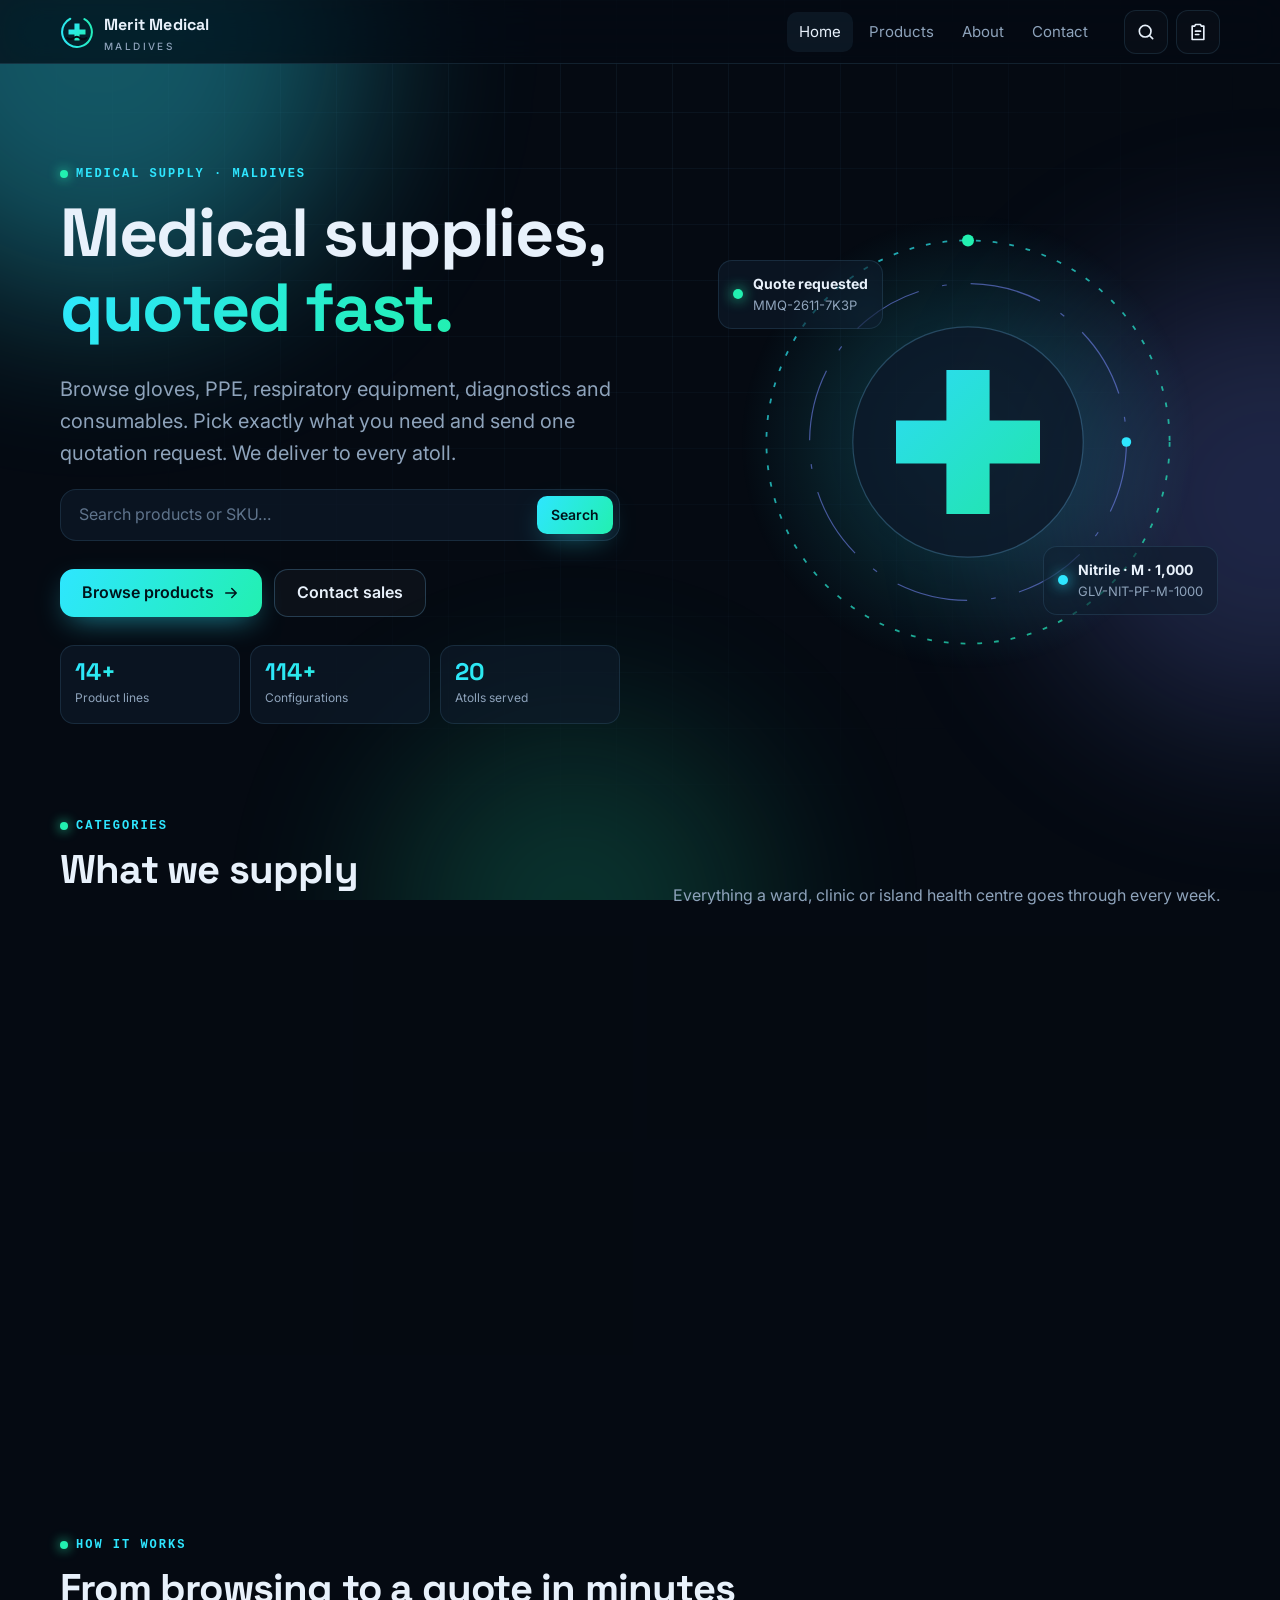
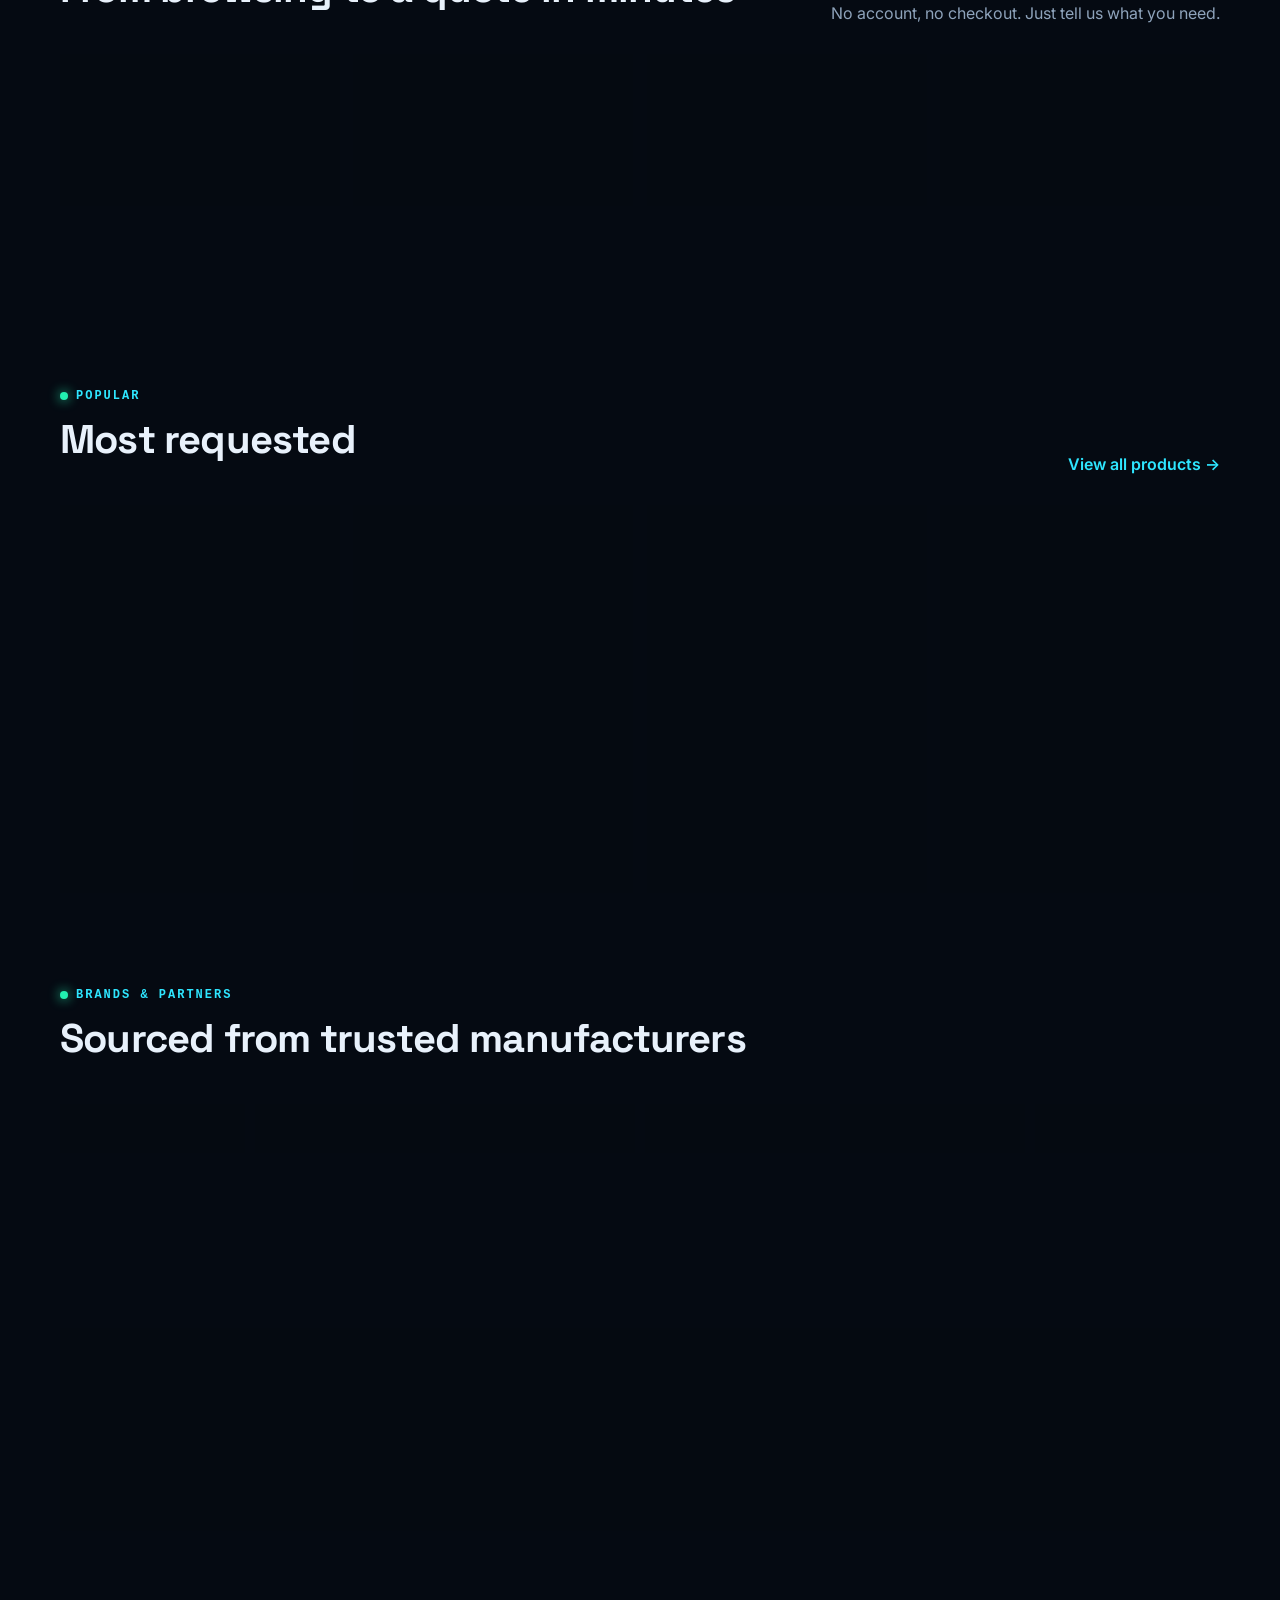
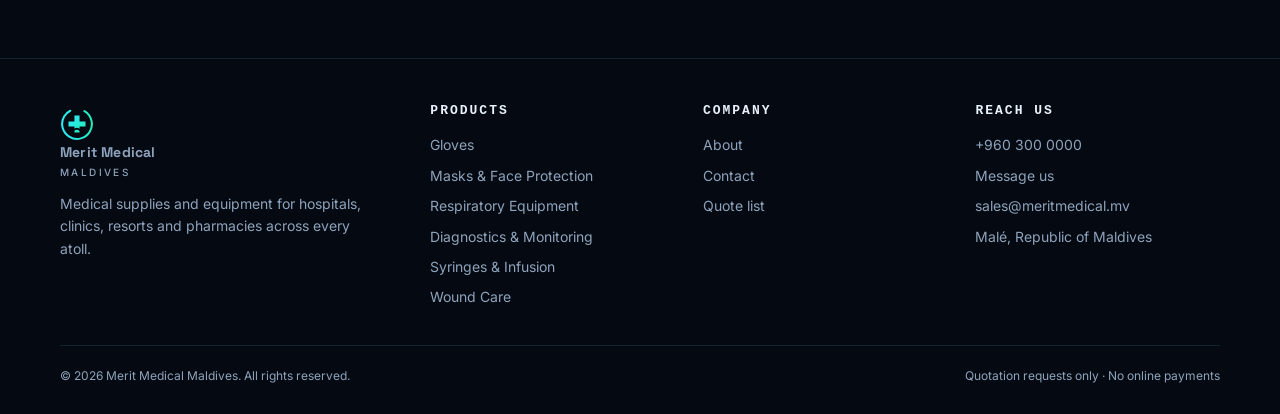
==== index.html @ fdfa8097 "Add files via upload" ====
<!DOCTYPE html>
<html lang="en">
<head>
<meta charset="utf-8">
<meta name="viewport" content="width=device-width, initial-scale=1, viewport-fit=cover">
<title>Merit Medical Maldives — Medical Supplies & Equipment, Quoted Fast</title>
<meta name="description" content="Browse medical supplies and equipment, configure exactly what you need, and request a quotation from Merit Medical Maldives. Delivery to every atoll.">
<meta name="theme-color" content="#050a12">
<meta property="og:title" content="Merit Medical Maldives">
<meta property="og:description" content="Medical supplies and equipment for hospitals, clinics, resorts and pharmacies across the Maldives. Configure, list, request a quote.">
<meta property="og:type" content="website">
<link rel="icon" href="favicon.svg" type="image/svg+xml">
<link rel="preconnect" href="https://fonts.googleapis.com">
<link rel="preconnect" href="https://fonts.gstatic.com" crossorigin>
<link rel="stylesheet" href="https://fonts.googleapis.com/css2?family=Inter:wght@400;500;600;700&family=Space+Grotesk:wght@500;600;700&display=swap">
<link rel="stylesheet" href="styles.css">
<script type="application/ld+json">
{"@context":"https://schema.org","@type":"MedicalBusiness","name":"Merit Medical Maldives","address":{"@type":"PostalAddress","addressLocality":"Malé","addressCountry":"MV"},"areaServed":"Maldives"}
</script>
</head>
<body>
<a class="skip" href="#app">Skip to content</a>
<div class="bg-fx" aria-hidden="true"><div class="orb o1"></div><div class="orb o2"></div><div class="orb o3"></div></div>

<header class="hdr">
  <div class="wrap">
    <a class="logo" href="#/" aria-label="Merit Medical Maldives — home">
      <svg class="logo-mark" viewBox="0 0 40 40" aria-hidden="true">
        <defs><linearGradient id="lg" x1="0" y1="0" x2="1" y2="1"><stop offset="0" stop-color="#2ee6ff"/><stop offset="1" stop-color="#22f0b0"/></linearGradient></defs>
        <circle cx="20" cy="20" r="17.5" fill="none" stroke="url(#lg)" stroke-width="2.4" stroke-dasharray="92 18" stroke-linecap="round" transform="rotate(-60 20 20)"/>
        <path d="M17 10h6v7h7v6h-7v7h-6v-7h-7v-6h7z" fill="url(#lg)"/>
        <path d="M8.5 27c2.5 2 5 2 7.5 0s5-2 7.5 0 5 2 7.5 0" fill="none" stroke="#050a12" stroke-width="2.2" stroke-linecap="round"/>
      </svg>
      <span>Merit Medical<small>Maldives</small></span>
    </a>
    <nav class="nav" aria-label="Main">
      <a href="#/" data-nav="home">Home</a>
      <a href="#/catalogue" data-nav="catalogue">Products</a>
      <a href="#/about" data-nav="about">About</a>
      <a href="#/contact" data-nav="contact">Contact</a>
    </nav>
    <div class="hdr-actions">
      <a class="icon-btn" href="#/catalogue?focus=1" aria-label="Search products">
        <svg viewBox="0 0 24 24" fill="none" stroke="currentColor" stroke-width="2" stroke-linecap="round"><circle cx="11" cy="11" r="7"/><path d="M20 20l-3.5-3.5"/></svg>
      </a>
      <a class="icon-btn" href="#/quote" aria-label="Quote list">
        <svg viewBox="0 0 24 24" fill="none" stroke="currentColor" stroke-width="2" stroke-linecap="round" stroke-linejoin="round"><path d="M9 3h6l1 2h3v16H5V5h3z"/><path d="M9 11h6M9 15h4"/></svg>
        <span class="badge" id="qBadge" hidden>0</span>
      </a>
      <button class="icon-btn menu-btn" id="menuBtn" aria-label="Open menu" aria-expanded="false" aria-controls="drawer">
        <svg viewBox="0 0 24 24" fill="none" stroke="currentColor" stroke-width="2" stroke-linecap="round"><path d="M4 7h16M4 12h16M4 17h10"/></svg>
      </button>
    </div>
  </div>
</header>

<nav class="drawer" id="drawer" aria-label="Mobile">
  <a href="#/">Home</a>
  <a href="#/catalogue">Products</a>
  <a href="#/quote">Quote list</a>
  <a href="#/about">About</a>
  <a href="#/contact">Contact</a>
  <div class="drawer-foot" id="drawerFoot"></div>
</nav>

<main id="app" tabindex="-1">
  <noscript><div class="noscript wrap"><h2>Please enable JavaScript</h2><p>This catalogue needs JavaScript to configure products and build a quote list. You can still reach our sales team by email or phone.</p></div></noscript>
</main>

<footer class="ftr">
  <div class="wrap">
    <div class="ftr-grid">
      <div>
        <a class="logo" href="#/" style="margin-bottom:12px">
          <svg class="logo-mark" viewBox="0 0 40 40" aria-hidden="true"><circle cx="20" cy="20" r="17.5" fill="none" stroke="url(#lg)" stroke-width="2.4" stroke-dasharray="92 18" stroke-linecap="round" transform="rotate(-60 20 20)"/><path d="M17 10h6v7h7v6h-7v7h-6v-7h-7v-6h7z" fill="url(#lg)"/><path d="M8.5 27c2.5 2 5 2 7.5 0s5-2 7.5 0 5 2 7.5 0" fill="none" stroke="#050a12" stroke-width="2.2" stroke-linecap="round"/></svg>
          <span>Merit Medical<small>Maldives</small></span>
        </a>
        <p style="max-width:320px">Medical supplies and equipment for hospitals, clinics, resorts and pharmacies across every atoll.</p>
      </div>
      <div><h4>Products</h4><div id="ftrCats"></div></div>
      <div><h4>Company</h4><a href="#/about">About</a><a href="#/contact">Contact</a><a href="#/quote">Quote list</a></div>
      <div><h4>Reach us</h4><div id="ftrContact"></div></div>
    </div>
    <div class="ftr-bottom"><span>© <span id="yr"></span> Merit Medical Maldives. All rights reserved.</span><span>Quotation requests only · No online payments</span></div>
  </div>
</footer>

<a class="fab" id="fab" href="#/quote" aria-label="View quote list">
  <svg viewBox="0 0 24 24" fill="none" stroke="currentColor" stroke-width="2.2" stroke-linecap="round" stroke-linejoin="round"><path d="M9 3h6l1 2h3v16H5V5h3z"/><path d="M9 11h6M9 15h4"/></svg>
  Quote list <span class="n" id="fabN">0</span>
</a>
<div class="toast" id="toast" role="status" aria-live="polite"></div>

<script src="data.js"></script>
<script src="app.js"></script>
</body>
</html>
---- styles.css ----
/* Merit Medical Maldives — styles
   Mobile-first. No framework. Works without web fonts. */
:root{
  --bg:#050a12; --bg2:#08111d; --panel:rgba(16,28,44,.62); --panel-solid:#0d1828;
  --line:rgba(120,200,255,.12); --line2:rgba(120,200,255,.24);
  --text:#e8f1fb; --muted:#8ea3bb; --dim:#5f748c;
  --a1:#2ee6ff; --a2:#22f0b0; --a3:#7b8cff; --warn:#ffb547; --err:#ff6b7d;
  --grad:linear-gradient(120deg,var(--a1),var(--a2));
  --r:18px; --r-sm:12px; --shadow:0 20px 60px -20px rgba(0,0,0,.7);
  --font:"Inter",system-ui,-apple-system,"Segoe UI",Roboto,Arial,sans-serif;
  --display:"Space Grotesk","Inter",system-ui,sans-serif;
  --mono:ui-monospace,"JetBrains Mono",Menlo,Consolas,monospace;
  --hdr:64px; --max:1200px;
}
*,*::before,*::after{box-sizing:border-box}
html{-webkit-text-size-adjust:100%;scroll-behavior:smooth}
body{margin:0;background:var(--bg);color:var(--text);font:16px/1.6 var(--font);min-height:100vh;overflow-x:hidden;-webkit-font-smoothing:antialiased}
img,svg{display:block;max-width:100%}
a{color:inherit}
button,input,select,textarea{font:inherit;color:inherit}
button{cursor:pointer}
:focus-visible{outline:2px solid var(--a1);outline-offset:3px;border-radius:6px}
.sr-only{position:absolute;width:1px;height:1px;overflow:hidden;clip:rect(0 0 0 0);white-space:nowrap}
.skip{position:absolute;left:-999px;top:8px;z-index:100;background:var(--a1);color:#001;padding:8px 14px;border-radius:8px;font-weight:600}
.skip:focus{left:8px}

/* backdrop */
.bg-fx{position:fixed;inset:0;z-index:-1;pointer-events:none;overflow:hidden}
.bg-fx::before{content:"";position:absolute;inset:0;background-image:linear-gradient(var(--line) 1px,transparent 1px),linear-gradient(90deg,var(--line) 1px,transparent 1px);background-size:56px 56px;mask-image:radial-gradient(ellipse at 50% 0%,#000 0%,transparent 70%);-webkit-mask-image:radial-gradient(ellipse at 50% 0%,#000 0%,transparent 70%);opacity:.55}
.orb{position:absolute;border-radius:50%;filter:blur(90px);opacity:.35}
.orb.o1{width:520px;height:520px;background:var(--a1);top:-220px;left:-160px}
.orb.o2{width:460px;height:460px;background:var(--a3);top:30%;right:-220px;opacity:.22}
.orb.o3{width:380px;height:380px;background:var(--a2);bottom:-200px;left:30%;opacity:.18}

.wrap{width:100%;max-width:var(--max);margin:0 auto;padding:0 20px}

/* header */
.hdr{position:sticky;top:0;z-index:50;height:var(--hdr);backdrop-filter:blur(18px) saturate(140%);-webkit-backdrop-filter:blur(18px) saturate(140%);background:rgba(5,10,18,.72);border-bottom:1px solid var(--line)}
.hdr .wrap{display:flex;align-items:center;gap:16px;height:100%}
.logo{display:flex;align-items:center;gap:10px;text-decoration:none;font-family:var(--display);font-weight:700;letter-spacing:.2px;white-space:nowrap}
.logo-mark{width:34px;height:34px;flex:none}
.logo small{display:block;font:500 10px/1 var(--font);letter-spacing:2.4px;color:var(--muted);text-transform:uppercase;margin-top:3px}
.nav{display:none;gap:4px;margin-left:auto}
.nav a{text-decoration:none;color:var(--muted);padding:8px 12px;border-radius:10px;font-size:15px;transition:color .2s,background .2s}
.nav a:hover,.nav a.on{color:var(--text);background:rgba(120,200,255,.07)}
.hdr-actions{display:flex;align-items:center;gap:8px;margin-left:auto}
.icon-btn{position:relative;display:inline-grid;place-items:center;width:44px;height:44px;border-radius:12px;border:1px solid var(--line);background:rgba(255,255,255,.02);text-decoration:none;transition:border-color .2s,background .2s}
.icon-btn:hover{border-color:var(--line2);background:rgba(120,200,255,.06)}
.icon-btn svg{width:20px;height:20px}
.badge{position:absolute;top:-6px;right:-6px;min-width:20px;height:20px;padding:0 6px;border-radius:10px;background:var(--grad);color:#001;font:700 11px/20px var(--font);text-align:center;box-shadow:0 0 0 3px var(--bg)}
.badge[hidden]{display:none}
.menu-btn{display:inline-grid}
@media (min-width:900px){.nav{display:flex}.hdr-actions{margin-left:8px}.menu-btn{display:none}}

/* mobile drawer */
.drawer{position:fixed;inset:var(--hdr) 0 0 0;z-index:49;background:rgba(5,10,18,.97);backdrop-filter:blur(10px);padding:24px 20px;display:flex;flex-direction:column;gap:6px;transform:translateY(-8px);opacity:0;visibility:hidden;transition:.25s}
.drawer.open{opacity:1;visibility:visible;transform:none}
.drawer a{text-decoration:none;font:600 22px/1.2 var(--display);padding:14px 4px;border-bottom:1px solid var(--line)}
.drawer .drawer-foot{margin-top:auto;color:var(--muted);font-size:14px}

/* buttons */
.btn{display:inline-flex;align-items:center;justify-content:center;gap:8px;min-height:48px;padding:0 22px;border-radius:14px;border:1px solid var(--line2);background:rgba(255,255,255,.03);font-weight:600;text-decoration:none;transition:transform .15s,box-shadow .2s,background .2s,border-color .2s;white-space:nowrap}
.btn:hover{border-color:var(--a1);background:rgba(46,230,255,.06)}
.btn:active{transform:translateY(1px)}
.btn.primary{background:var(--grad);color:#00131a;border:0;box-shadow:0 10px 30px -10px rgba(46,230,255,.6)}
.btn.primary:hover{box-shadow:0 14px 40px -10px rgba(46,230,255,.85)}
.btn[disabled],.btn.primary[disabled]{opacity:.4;cursor:not-allowed;box-shadow:none}
.btn.sm{min-height:38px;padding:0 14px;border-radius:10px;font-size:14px}
.btn.block{width:100%}
.btn svg{width:18px;height:18px}
.link{color:var(--a1);text-decoration:none;font-weight:600}
.link:hover{text-decoration:underline}

/* type */
h1,h2,h3{font-family:var(--display);line-height:1.1;margin:0 0 .4em;letter-spacing:-.02em}
h1{font-size:clamp(34px,7.5vw,68px);font-weight:700}
h2{font-size:clamp(26px,4.6vw,40px);font-weight:700}
h3{font-size:19px;font-weight:600;letter-spacing:-.01em}
p{margin:0 0 1em}
.muted{color:var(--muted)}
.grad-text{background:var(--grad);-webkit-background-clip:text;background-clip:text;color:transparent}
.eyebrow{display:inline-flex;align-items:center;gap:8px;font:600 12px/1 var(--mono);letter-spacing:2px;text-transform:uppercase;color:var(--a1);margin-bottom:16px}
.eyebrow::before{content:"";width:8px;height:8px;border-radius:50%;background:var(--a2);box-shadow:0 0 12px var(--a2)}

main{min-height:calc(100vh - var(--hdr) - 200px);outline:none}
.section{padding:56px 0}
@media(min-width:900px){.section{padding:88px 0}}
.sec-head{display:flex;flex-wrap:wrap;align-items:end;justify-content:space-between;gap:12px 24px;margin-bottom:28px}
.sec-head p{max-width:560px;margin:0}

/* panels */
.panel{background:var(--panel);border:1px solid var(--line);border-radius:var(--r);backdrop-filter:blur(14px);-webkit-backdrop-filter:blur(14px)}
.glow{position:relative}
.glow::after{content:"";position:absolute;inset:-1px;border-radius:inherit;padding:1px;background:linear-gradient(140deg,rgba(46,230,255,.5),transparent 40%,transparent 60%,rgba(34,240,176,.35));-webkit-mask:linear-gradient(#000 0 0) content-box,linear-gradient(#000 0 0);-webkit-mask-composite:xor;mask-composite:exclude;pointer-events:none}

/* hero */
.hero{padding:48px 0 32px;position:relative}
@media(min-width:900px){.hero{padding:96px 0 64px}}
.hero-grid{display:grid;gap:40px;align-items:center}
@media(min-width:960px){.hero-grid{grid-template-columns:1.1fr .9fr}}
.hero p.lead{font-size:clamp(17px,2.2vw,20px);color:var(--muted);max-width:560px}
.hero-cta{display:flex;flex-wrap:wrap;gap:12px;margin:28px 0}
.hero-search{display:flex;gap:8px;max-width:560px;padding:6px;border-radius:16px}
.hero-search input{flex:1;min-width:0;background:transparent;border:0;padding:0 12px;font-size:16px;outline:none}
.hero-search input::placeholder{color:var(--dim)}
.stats{display:grid;grid-template-columns:repeat(3,1fr);gap:10px;margin-top:28px;max-width:560px}
.stat{padding:14px;border-radius:14px}
.stat b{display:block;font:700 24px/1 var(--display)}
.stat span{font-size:12px;color:var(--muted)}

/* hero visual */
.hero-vis{position:relative;aspect-ratio:1/1;max-width:480px;width:100%;margin:0 auto}
.hero-vis svg{width:100%;height:100%}
.ring{transform-origin:200px 200px;animation:spin 40s linear infinite}
.ring.r2{animation-duration:26s;animation-direction:reverse}
.pulse-line{stroke-dasharray:600;stroke-dashoffset:600;animation:draw 3.2s ease-in-out infinite}
@keyframes spin{to{transform:rotate(360deg)}}
@keyframes draw{0%{stroke-dashoffset:600}60%{stroke-dashoffset:0}100%{stroke-dashoffset:-600}}
.float-card{position:absolute;padding:12px 14px;border-radius:14px;font-size:13px;display:flex;gap:10px;align-items:center;animation:bob 6s ease-in-out infinite}
.float-card b{display:block;font-size:14px}
.float-card .dot{width:10px;height:10px;border-radius:50%;background:var(--a2);box-shadow:0 0 14px var(--a2);flex:none}
.float-card.f1{top:12%;left:-2%}
.float-card.f2{bottom:14%;right:-2%;animation-delay:-3s}
@keyframes bob{50%{transform:translateY(-10px)}}

/* category cards */
.grid{display:grid;gap:14px}
.cats{grid-template-columns:repeat(auto-fill,minmax(min(100%,260px),1fr))}
.cat{display:flex;flex-direction:column;gap:12px;padding:22px;text-decoration:none;transition:transform .25s,border-color .25s,background .25s;min-height:180px}
.cat:hover{transform:translateY(-4px);border-color:var(--line2);background:rgba(20,36,56,.7)}
.cat .ico{width:52px;height:52px;border-radius:14px;display:grid;place-items:center;background:linear-gradient(140deg,rgba(46,230,255,.16),rgba(34,240,176,.06));border:1px solid var(--line2)}
.cat .ico svg{width:26px;height:26px;color:var(--a1)}
.cat p{color:var(--muted);font-size:14px;margin:0}
.cat .go{margin-top:auto;font:600 13px var(--mono);color:var(--a1);letter-spacing:1px}

/* steps */
.steps{grid-template-columns:repeat(auto-fit,minmax(min(100%,200px),1fr));counter-reset:s}
.step{padding:22px;counter-increment:s}
.step::before{content:"0" counter(s);font:700 13px var(--mono);color:var(--a1);display:block;margin-bottom:14px;letter-spacing:2px}
.step p{color:var(--muted);font-size:14px;margin:0}

/* partners */
.partners{display:flex;flex-wrap:wrap;gap:10px}
.partner{flex:1 1 150px;padding:18px;text-align:center;font:700 17px var(--display);color:var(--muted);letter-spacing:.5px;border-radius:14px}

/* catalogue */
.cat-layout{display:grid;gap:20px}
@media(min-width:900px){.cat-layout{grid-template-columns:260px 1fr;gap:28px}}
.filters{padding:18px;align-self:start}
@media(min-width:900px){.filters{position:sticky;top:calc(var(--hdr) + 16px)}}
.filters h3{font-size:13px;font-family:var(--mono);letter-spacing:2px;text-transform:uppercase;color:var(--muted);margin:0 0 10px}
.chips{display:flex;gap:8px;overflow-x:auto;scrollbar-width:none;padding-bottom:2px}
.chips::-webkit-scrollbar{display:none}
@media(min-width:900px){.chips{flex-direction:column;overflow:visible}}
.chip{flex:none;display:flex;justify-content:space-between;align-items:center;gap:10px;padding:10px 14px;border-radius:12px;border:1px solid var(--line);background:transparent;text-align:left;font-size:14px;color:var(--muted);transition:.2s}
.chip:hover{color:var(--text);border-color:var(--line2)}
.chip.on,.chip.on:hover{color:#00131a;background:var(--grad);border-color:transparent;font-weight:600}
.chip .n{font:600 11px var(--mono);opacity:.8}
.search-bar{display:flex;align-items:center;gap:10px;padding:0 16px;height:52px;border-radius:14px;margin-bottom:16px}
.search-bar svg{width:20px;height:20px;color:var(--muted);flex:none}
.search-bar input{flex:1;min-width:0;background:transparent;border:0;outline:none;font-size:16px}
.search-bar input::placeholder{color:var(--dim)}
.result-meta{font-size:14px;color:var(--muted);margin-bottom:14px;display:flex;justify-content:space-between;gap:10px;flex-wrap:wrap}
.products{grid-template-columns:repeat(auto-fill,minmax(min(100%,240px),1fr))}
.pcard{display:flex;flex-direction:column;text-decoration:none;overflow:hidden;transition:transform .25s,border-color .25s}
.pcard:hover{transform:translateY(-4px);border-color:var(--line2)}
.pimg{aspect-ratio:4/3;display:grid;place-items:center;background:radial-gradient(circle at 50% 40%,rgba(46,230,255,.16),transparent 65%),linear-gradient(180deg,rgba(255,255,255,.02),transparent);border-bottom:1px solid var(--line);position:relative}
.pimg svg{width:44%;height:auto;color:var(--a1);filter:drop-shadow(0 0 18px rgba(46,230,255,.35))}
.pimg .tag{position:absolute;top:12px;left:12px;font:600 10px var(--mono);letter-spacing:1.5px;text-transform:uppercase;padding:5px 8px;border-radius:8px;background:rgba(5,10,18,.7);border:1px solid var(--line2);color:var(--a2)}
.pbody{padding:16px 18px 18px;display:flex;flex-direction:column;gap:6px;flex:1}
.pbody .brand{font:600 11px var(--mono);letter-spacing:1.5px;text-transform:uppercase;color:var(--dim)}
.pbody h3{margin:0;font-size:17px}
.pbody p{font-size:14px;color:var(--muted);margin:0;display:-webkit-box;-webkit-line-clamp:2;-webkit-box-orient:vertical;overflow:hidden}
.pbody .foot{margin-top:auto;padding-top:10px;display:flex;justify-content:space-between;align-items:center;font:600 12px var(--mono);color:var(--a1)}
.empty{padding:48px 24px;text-align:center;color:var(--muted)}
.empty svg{width:48px;height:48px;margin:0 auto 12px;color:var(--dim)}

/* breadcrumbs */
.crumbs{display:flex;flex-wrap:wrap;gap:6px;align-items:center;font-size:13px;color:var(--muted);margin:24px 0 18px}
.crumbs a{text-decoration:none}
.crumbs a:hover{color:var(--text)}
.crumbs span.sep{opacity:.4}

/* product page */
.prod{display:grid;gap:24px;padding-bottom:64px}
.p-gal,.p-info,.p-specs{min-width:0}
.prod .cfg{margin-top:18px}
@media(max-width:959px){.gallery .pimg{aspect-ratio:16/10!important}.gallery .thumbs{display:none}}
@media(min-width:960px){.prod{grid-template-columns:1fr 1fr;grid-template-areas:"g i" "s i";gap:24px 36px;align-items:start}.p-gal{grid-area:g}.p-info{grid-area:i}.p-specs{grid-area:s}}
.gallery{overflow:hidden}
.gallery .pimg{aspect-ratio:1/1;border:0}
.gallery .pimg svg{width:38%}
.thumbs{display:flex;gap:8px;padding:12px;border-top:1px solid var(--line)}
.thumbs div{flex:1;aspect-ratio:1/1;border-radius:10px;border:1px solid var(--line);display:grid;place-items:center;background:rgba(255,255,255,.02)}
.thumbs div.on{border-color:var(--a1)}
.thumbs svg{width:40%;color:var(--muted)}
.prod-info .brand{font:600 12px var(--mono);letter-spacing:2px;text-transform:uppercase;color:var(--a2)}
.prod-info h1{font-size:clamp(28px,5vw,44px);margin:8px 0 12px}
.specs{width:100%;border-collapse:collapse;font-size:14px;margin:8px 0 0}
.specs th,.specs td{padding:11px 0;border-bottom:1px solid var(--line);text-align:left;vertical-align:top}
.specs th{color:var(--muted);font-weight:500;width:40%;padding-right:12px}

/* configurator */
.cfg{padding:20px;margin-top:22px}
@media(min-width:600px){.cfg{padding:24px}}
.cfg-head{display:flex;justify-content:space-between;align-items:center;gap:12px;margin-bottom:6px}
.cfg-head h2{font-size:20px;margin:0}
.progress{height:4px;border-radius:4px;background:rgba(255,255,255,.06);overflow:hidden;margin:14px 0 18px}
.progress i{display:block;height:100%;background:var(--grad);transition:width .35s ease;box-shadow:0 0 12px var(--a1)}
.cstep{padding:14px 0;border-top:1px solid var(--line)}
.cstep:first-of-type{border-top:0}
.cstep-label{display:flex;align-items:center;gap:10px;font-size:14px;font-weight:600;margin-bottom:10px}
.cstep-label .num{width:24px;height:24px;border-radius:50%;display:grid;place-items:center;font:700 11px var(--mono);border:1px solid var(--line2);color:var(--muted);flex:none}
.cstep.done .num{background:var(--grad);color:#00131a;border:0}
.cstep.locked{opacity:.4}
.cstep-label .val{margin-left:auto;font-weight:500;color:var(--a1);font-size:13px;text-align:right}
.opts{display:flex;flex-wrap:wrap;gap:8px}
.opt{min-height:44px;padding:0 16px;border-radius:12px;border:1px solid var(--line2);background:rgba(255,255,255,.02);font-size:14px;font-weight:500;transition:.15s}
.opt:hover:not(:disabled){border-color:var(--a1);background:rgba(46,230,255,.07)}
.opt.on,.opt.on:hover:not(:disabled){background:var(--grad);color:#00131a;border-color:transparent;font-weight:700}
.opt:disabled{opacity:.28;cursor:not-allowed;text-decoration:line-through;text-decoration-color:rgba(255,255,255,.4)}
.resolved{display:flex;align-items:center;justify-content:space-between;gap:10px;flex-wrap:wrap;padding:14px 16px;border-radius:14px;margin:16px 0;background:rgba(34,240,176,.06);border:1px dashed rgba(34,240,176,.4);font-size:14px}
.resolved.pending{background:rgba(255,255,255,.02);border-color:var(--line2);color:var(--muted)}
.sku{font:600 14px var(--mono);color:var(--a2);letter-spacing:.5px}
.add-row{display:grid;grid-template-columns:auto 1fr;gap:10px;align-items:stretch}
.qty{display:flex;align-items:center;border:1px solid var(--line2);border-radius:14px;overflow:hidden;height:48px}
.qty button{width:44px;height:100%;background:transparent;border:0;font-size:20px;color:var(--muted)}
.qty button:hover{color:var(--text);background:rgba(255,255,255,.04)}
.qty input{width:56px;height:100%;text-align:center;background:transparent;border:0;border-left:1px solid var(--line);border-right:1px solid var(--line);font-weight:600;-moz-appearance:textfield}
.qty input::-webkit-outer-spin-button,.qty input::-webkit-inner-spin-button{-webkit-appearance:none;margin:0}
.qty.sm{height:40px}
.qty.sm button{width:36px}
.qty.sm input{width:46px}
.note-in{width:100%;margin-top:10px}

/* forms */
.field{display:flex;flex-direction:column;gap:6px}
.field label{font-size:13px;font-weight:600;color:var(--muted)}
.field label .req{color:var(--a1)}
.in{width:100%;min-height:48px;padding:12px 14px;border-radius:12px;border:1px solid var(--line2);background:rgba(5,10,18,.6);outline:none;transition:border-color .2s,box-shadow .2s;font-size:16px}
.in::placeholder{color:var(--dim)}
.in:focus{border-color:var(--a1);box-shadow:0 0 0 4px rgba(46,230,255,.12)}
textarea.in{min-height:110px;resize:vertical}
select.in{appearance:none;-webkit-appearance:none;background-image:url("data:image/svg+xml,%3Csvg xmlns='http://www.w3.org/2000/svg' width='12' height='8' fill='none' stroke='%238ea3bb' stroke-width='2'%3E%3Cpath d='M1 1l5 5 5-5'/%3E%3C/svg%3E");background-repeat:no-repeat;background-position:right 14px center;padding-right:38px}
select.in option{background:var(--panel-solid)}
.in.bad{border-color:var(--err);box-shadow:0 0 0 4px rgba(255,107,125,.12)}
.err-msg{font-size:12px;color:var(--err);min-height:0}
.form-grid{display:grid;gap:14px}
@media(min-width:640px){.form-grid{grid-template-columns:1fr 1fr}.form-grid .full{grid-column:1/-1}}
.hp{position:absolute!important;left:-10000px!important;width:1px;height:1px;overflow:hidden}

/* quote list */
.q-layout{display:grid;gap:20px;padding-bottom:64px}
@media(min-width:960px){.q-layout{grid-template-columns:1fr 380px;gap:28px;align-items:start}}
.q-item{display:grid;grid-template-columns:56px 1fr;gap:14px;padding:16px;border-bottom:1px solid var(--line)}
.q-item:last-child{border-bottom:0}
.q-thumb{width:56px;height:56px;border-radius:12px;display:grid;place-items:center;background:rgba(46,230,255,.08);border:1px solid var(--line)}
.q-thumb svg{width:28px;color:var(--a1)}
.q-main h3{font-size:16px;margin:0 0 2px}
.q-main h3 a{text-decoration:none}
.q-attrs{font-size:13px;color:var(--muted);margin:2px 0 6px}
.q-ctrls{display:flex;flex-wrap:wrap;align-items:center;gap:10px;margin-top:10px}
.q-ctrls .in{min-height:40px;padding:8px 12px;font-size:14px;flex:1 1 180px}
.rm{background:transparent;border:0;color:var(--muted);font-size:13px;padding:8px;border-radius:8px;display:inline-flex;gap:6px;align-items:center}
.rm:hover{color:var(--err);background:rgba(255,107,125,.08)}
.rm svg{width:16px;height:16px}
.summary{padding:22px}
@media(min-width:960px){.summary{position:sticky;top:calc(var(--hdr) + 16px)}}
.summary .row{display:flex;justify-content:space-between;padding:8px 0;font-size:14px;color:var(--muted);border-bottom:1px solid var(--line)}
.summary .row b{color:var(--text)}

/* confirmation */
.confirm{max-width:640px;margin:48px auto 80px;padding:36px 24px;text-align:center}
.check{width:84px;height:84px;margin:0 auto 20px;border-radius:50%;display:grid;place-items:center;background:var(--grad);box-shadow:0 0 0 10px rgba(46,230,255,.08),0 0 60px rgba(34,240,176,.45)}
.check svg{width:40px;height:40px;color:#00131a}
.ref{display:inline-block;font:700 22px var(--mono);letter-spacing:2px;padding:12px 18px;border-radius:12px;border:1px dashed var(--a1);margin:8px 0 18px;color:var(--a1)}
.confirm table{width:100%;text-align:left;font-size:14px;border-collapse:collapse;margin:16px 0}
.confirm td{padding:9px 6px;border-bottom:1px solid var(--line)}
.confirm td:last-child{text-align:right;font-family:var(--mono);color:var(--a2)}

/* about / contact */
.two{display:grid;gap:20px}
@media(min-width:900px){.two{grid-template-columns:1fr 1fr;gap:32px}}
.values{grid-template-columns:repeat(auto-fit,minmax(min(100%,220px),1fr))}
.value{padding:22px}
.value p{color:var(--muted);font-size:14px;margin:0}
.value svg{width:28px;height:28px;color:var(--a2);margin-bottom:12px}
.contact-list{display:flex;flex-direction:column;gap:10px}
.contact-item{display:flex;gap:14px;align-items:center;padding:16px;text-decoration:none}
.contact-item .ico{width:44px;height:44px;border-radius:12px;display:grid;place-items:center;background:rgba(46,230,255,.08);border:1px solid var(--line2);flex:none}
.contact-item .ico svg{width:20px;color:var(--a1)}
.contact-item small{display:block;color:var(--muted);font-size:12px}
.map{overflow:hidden;min-height:320px}
.map iframe{width:100%;height:100%;min-height:320px;border:0;filter:invert(.9) hue-rotate(180deg) saturate(.6) contrast(.9)}

/* cta band */
.cta-band{padding:32px 24px;display:flex;flex-direction:column;gap:18px;align-items:flex-start;overflow:hidden;position:relative}
@media(min-width:800px){.cta-band{flex-direction:row;align-items:center;justify-content:space-between;padding:44px}}
.cta-band h2{margin:0}

/* footer */
.ftr{border-top:1px solid var(--line);padding:44px 0 calc(28px + env(safe-area-inset-bottom));margin-top:40px;color:var(--muted);font-size:14px}
.ftr-grid{display:grid;gap:28px}
@media(min-width:800px){.ftr-grid{grid-template-columns:1.4fr 1fr 1fr 1fr}}
.ftr h4{color:var(--text);font:600 13px var(--mono);letter-spacing:2px;text-transform:uppercase;margin:0 0 12px}
.ftr a{text-decoration:none;display:block;padding:4px 0}
.ftr a:hover{color:var(--text)}
.ftr-bottom{display:flex;flex-wrap:wrap;justify-content:space-between;gap:10px;border-top:1px solid var(--line);margin-top:32px;padding-top:20px;font-size:12px}

/* floating quote button (mobile) */
.fab{position:fixed;right:16px;bottom:calc(16px + env(safe-area-inset-bottom));z-index:40;display:flex;align-items:center;gap:10px;height:56px;padding:0 20px;border-radius:18px;background:var(--grad);color:#00131a;font-weight:700;text-decoration:none;box-shadow:0 14px 40px -8px rgba(46,230,255,.7);transform:translateY(120px);visibility:hidden;transition:transform .35s cubic-bezier(.2,.9,.3,1.2),visibility 0s .35s}
.fab.show{transform:none;visibility:visible;transition:transform .35s cubic-bezier(.2,.9,.3,1.2)}
.fab svg{width:20px;height:20px}
.fab .n{background:#00131a;color:var(--a1);border-radius:10px;padding:2px 8px;font-size:12px}
@media(min-width:900px){.fab{display:none}}

/* toast */
.toast{position:fixed;left:50%;bottom:calc(88px + env(safe-area-inset-bottom));transform:translate(-50%,20px);z-index:60;opacity:0;pointer-events:none;padding:14px 18px;border-radius:14px;background:var(--panel-solid);border:1px solid var(--line2);box-shadow:var(--shadow);display:flex;gap:10px;align-items:center;font-size:14px;transition:.3s;max-width:calc(100vw - 32px)}
.toast.show{opacity:1;transform:translate(-50%,0);pointer-events:auto}
.toast svg{width:18px;color:var(--a2);flex:none}
@media(min-width:900px){.toast{bottom:28px}}

/* misc */
.notice{padding:14px 16px;border-radius:12px;font-size:14px;background:rgba(255,181,71,.08);border:1px solid rgba(255,181,71,.3);color:#ffd79a;margin:12px 0}
.notice.err{background:rgba(255,107,125,.08);border-color:rgba(255,107,125,.35);color:#ffb3bd}
.spinner{width:18px;height:18px;border:2px solid rgba(0,19,26,.3);border-top-color:#00131a;border-radius:50%;animation:spin .7s linear infinite}
.reveal{opacity:0;transform:translateY(16px);transition:opacity .6s ease,transform .6s ease}
.reveal.in{opacity:1;transform:none}
.page-enter{animation:pageIn .35s ease both}
@keyframes pageIn{from{opacity:0;transform:translateY(8px)}to{opacity:1;transform:none}}
.noscript{padding:40px 20px;text-align:center}

@media (prefers-reduced-motion:reduce){
  *,*::before,*::after{animation:none!important;transition:none!important;scroll-behavior:auto!important}
  .reveal{opacity:1;transform:none}
}
@media print{
  .hdr,.ftr,.fab,.bg-fx,.toast,.drawer{display:none!important}
  body{background:#fff;color:#000}
  .panel{background:#fff;border-color:#ccc}
}
/* mobile refinements */
@media(max-width:639px){
  .q-ctrls .in{order:3;flex:1 1 100%}
  .q-ctrls .rm{margin-left:auto}
  .confirm{padding:28px 16px}
  .confirm td:last-child{white-space:nowrap;font-size:12px}
}
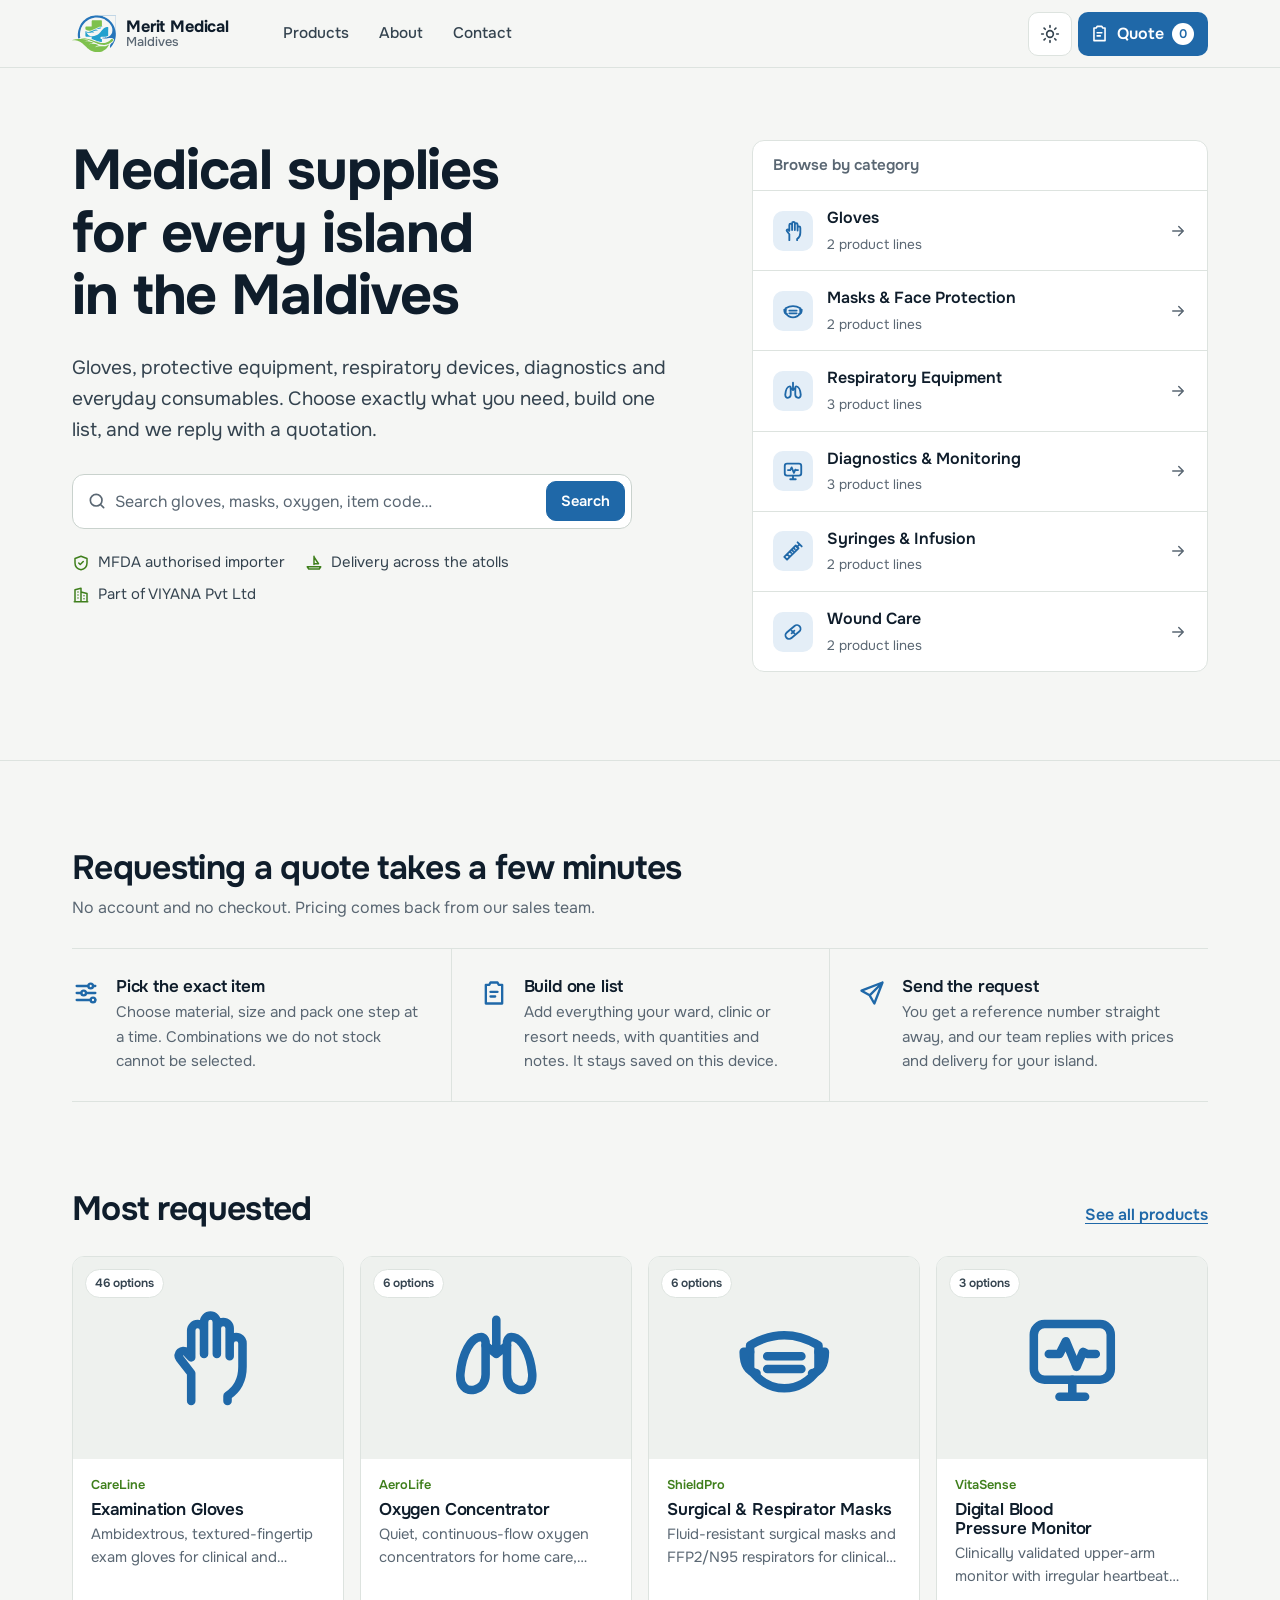
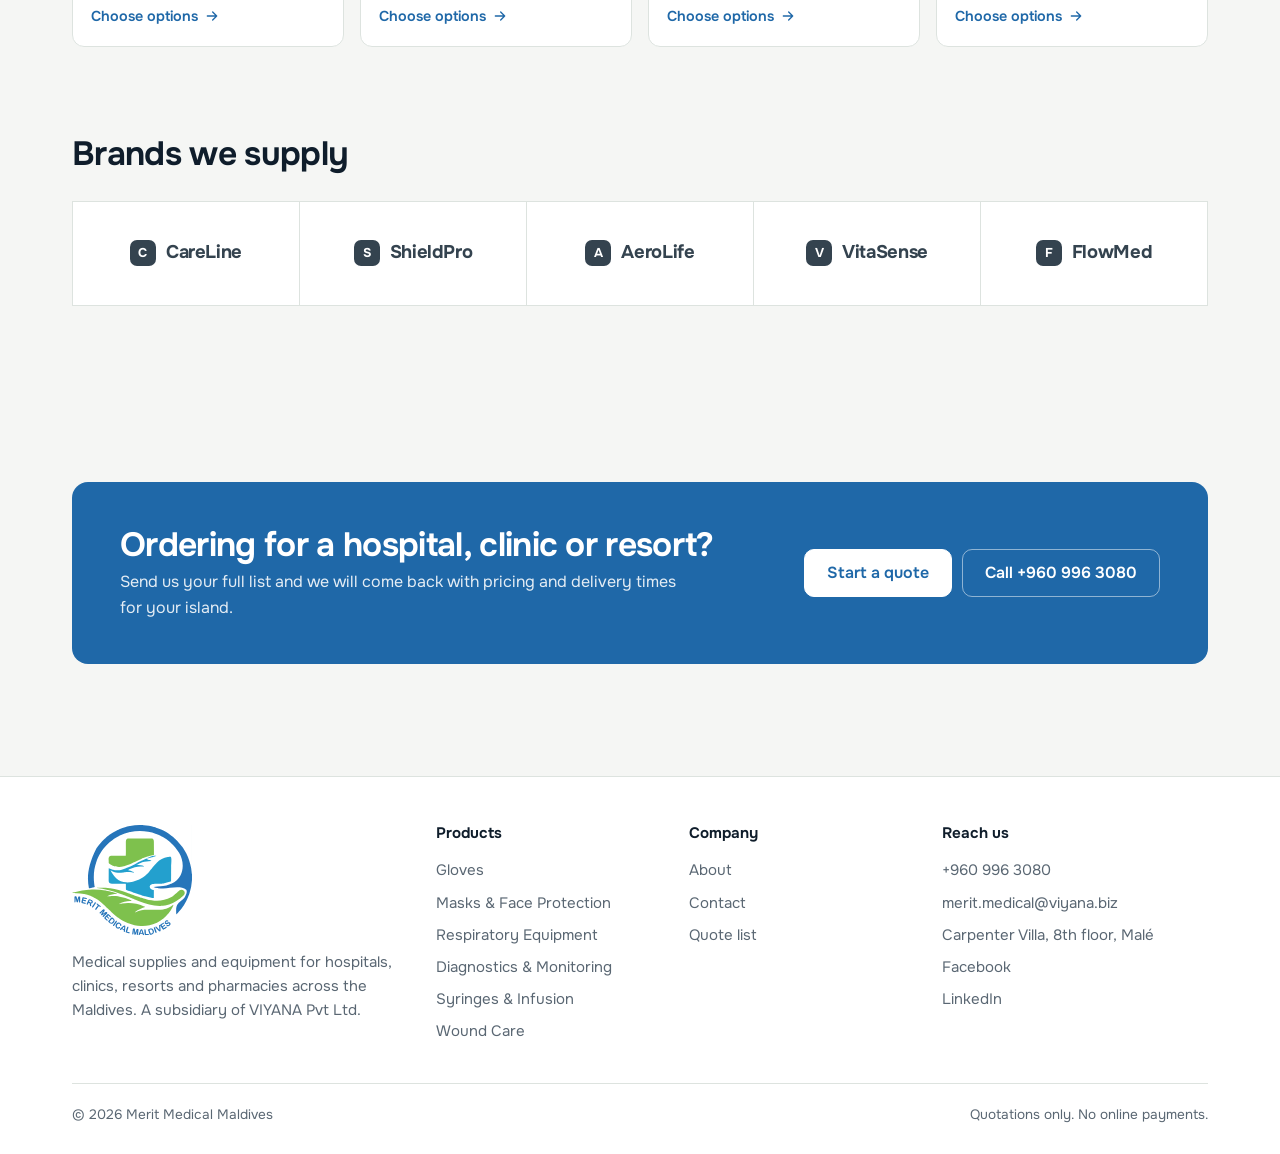
==== commit fa43c2ba: "Redesign: official logo, light/dark themes, quote cart, real contact details Co-Authored-By: Claude " ====
--- a/index.html
+++ b/index.html
@@ -3,92 +3,102 @@
 <head>
 <meta charset="utf-8">
 <meta name="viewport" content="width=device-width, initial-scale=1, viewport-fit=cover">
-<title>Merit Medical Maldives — Medical Supplies & Equipment, Quoted Fast</title>
-<meta name="description" content="Browse medical supplies and equipment, configure exactly what you need, and request a quotation from Merit Medical Maldives. Delivery to every atoll.">
-<meta name="theme-color" content="#050a12">
+<title>Merit Medical Maldives | Medical supplies and equipment</title>
+<meta name="description" content="Merit Medical Maldives supplies medical consumables, protective equipment and devices to hospitals, clinics, resorts and pharmacies across the Maldives. Browse the catalogue and request a quotation.">
+<meta name="theme-color" content="#f5f6f4" media="(prefers-color-scheme: light)">
+<meta name="theme-color" content="#0d151d" media="(prefers-color-scheme: dark)">
 <meta property="og:title" content="Merit Medical Maldives">
-<meta property="og:description" content="Medical supplies and equipment for hospitals, clinics, resorts and pharmacies across the Maldives. Configure, list, request a quote.">
+<meta property="og:description" content="Medical supplies and equipment for hospitals, clinics, resorts and pharmacies across the Maldives.">
 <meta property="og:type" content="website">
 <link rel="icon" href="favicon.svg" type="image/svg+xml">
+<script>
+  // Apply the saved or system theme before first paint (no flash).
+  (function () {
+    var t = null;
+    try { t = localStorage.getItem("mm_theme"); } catch (e) {}
+    if (t !== "light" && t !== "dark") t = (window.matchMedia && matchMedia("(prefers-color-scheme: dark)").matches) ? "dark" : "light";
+    document.documentElement.setAttribute("data-theme", t);
+  })();
+</script>
 <link rel="preconnect" href="https://fonts.googleapis.com">
 <link rel="preconnect" href="https://fonts.gstatic.com" crossorigin>
-<link rel="stylesheet" href="https://fonts.googleapis.com/css2?family=Inter:wght@400;500;600;700&family=Space+Grotesk:wght@500;600;700&display=swap">
+<link rel="stylesheet" href="https://fonts.googleapis.com/css2?family=Onest:wght@400;500;600;700&display=swap">
 <link rel="stylesheet" href="styles.css">
 <script type="application/ld+json">
-{"@context":"https://schema.org","@type":"MedicalBusiness","name":"Merit Medical Maldives","address":{"@type":"PostalAddress","addressLocality":"Malé","addressCountry":"MV"},"areaServed":"Maldives"}
+{"@context":"https://schema.org","@type":"MedicalBusiness","name":"Merit Medical Maldives","parentOrganization":{"@type":"Organization","name":"VIYANA Pvt Ltd"},"telephone":"+960 996 3080","email":"merit.medical@viyana.biz","address":{"@type":"PostalAddress","streetAddress":"Carpenter Villa, 8th floor","addressLocality":"Malé","addressCountry":"MV"},"sameAs":["https://www.facebook.com/p/Merit-Medical-Maldives-61579658083510/","https://mv.linkedin.com/in/merit-medical-maldives-221072294"]}
 </script>
 </head>
 <body>
 <a class="skip" href="#app">Skip to content</a>
-<div class="bg-fx" aria-hidden="true"><div class="orb o1"></div><div class="orb o2"></div><div class="orb o3"></div></div>
 
 <header class="hdr">
-  <div class="wrap">
-    <a class="logo" href="#/" aria-label="Merit Medical Maldives — home">
-      <svg class="logo-mark" viewBox="0 0 40 40" aria-hidden="true">
-        <defs><linearGradient id="lg" x1="0" y1="0" x2="1" y2="1"><stop offset="0" stop-color="#2ee6ff"/><stop offset="1" stop-color="#22f0b0"/></linearGradient></defs>
-        <circle cx="20" cy="20" r="17.5" fill="none" stroke="url(#lg)" stroke-width="2.4" stroke-dasharray="92 18" stroke-linecap="round" transform="rotate(-60 20 20)"/>
-        <path d="M17 10h6v7h7v6h-7v7h-6v-7h-7v-6h7z" fill="url(#lg)"/>
-        <path d="M8.5 27c2.5 2 5 2 7.5 0s5-2 7.5 0 5 2 7.5 0" fill="none" stroke="#050a12" stroke-width="2.2" stroke-linecap="round"/>
-      </svg>
-      <span>Merit Medical<small>Maldives</small></span>
+  <div class="wrap hdr-in">
+    <a class="brand" href="#home" aria-label="Merit Medical Maldives, home">
+      <svg class="brand-mark" viewBox="-0 -4 1004 848" aria-hidden="true"><use href="logo-mark.svg#m"/></svg>
+      <span class="brand-name">Merit Medical <span>Maldives</span></span>
     </a>
     <nav class="nav" aria-label="Main">
-      <a href="#/" data-nav="home">Home</a>
-      <a href="#/catalogue" data-nav="catalogue">Products</a>
-      <a href="#/about" data-nav="about">About</a>
-      <a href="#/contact" data-nav="contact">Contact</a>
+      <a href="#catalogue" data-nav="catalogue">Products</a>
+      <a href="#about" data-nav="about">About</a>
+      <a href="#contact" data-nav="contact">Contact</a>
     </nav>
     <div class="hdr-actions">
-      <a class="icon-btn" href="#/catalogue?focus=1" aria-label="Search products">
-        <svg viewBox="0 0 24 24" fill="none" stroke="currentColor" stroke-width="2" stroke-linecap="round"><circle cx="11" cy="11" r="7"/><path d="M20 20l-3.5-3.5"/></svg>
-      </a>
-      <a class="icon-btn" href="#/quote" aria-label="Quote list">
+      <button class="icon-btn" id="themeBtn" type="button" aria-label="Switch to dark theme" title="Switch theme">
+        <svg class="i-sun" viewBox="0 0 24 24" fill="none" stroke="currentColor" stroke-width="2" stroke-linecap="round"><circle cx="12" cy="12" r="4"/><path d="M12 2v2M12 20v2M4.9 4.9l1.4 1.4M17.7 17.7l1.4 1.4M2 12h2M20 12h2M4.9 19.1l1.4-1.4M17.7 6.3l1.4-1.4"/></svg>
+        <svg class="i-moon" viewBox="0 0 24 24" fill="none" stroke="currentColor" stroke-width="2" stroke-linecap="round" stroke-linejoin="round"><path d="M20 14.5A8 8 0 0 1 9.5 4a8 8 0 1 0 10.5 10.5z"/></svg>
+      </button>
+      <button class="cart-btn" id="cartBtn" type="button" aria-haspopup="dialog" aria-controls="cart" aria-label="Quote list, 0 items">
         <svg viewBox="0 0 24 24" fill="none" stroke="currentColor" stroke-width="2" stroke-linecap="round" stroke-linejoin="round"><path d="M9 3h6l1 2h3v16H5V5h3z"/><path d="M9 11h6M9 15h4"/></svg>
-        <span class="badge" id="qBadge" hidden>0</span>
-      </a>
-      <button class="icon-btn menu-btn" id="menuBtn" aria-label="Open menu" aria-expanded="false" aria-controls="drawer">
-        <svg viewBox="0 0 24 24" fill="none" stroke="currentColor" stroke-width="2" stroke-linecap="round"><path d="M4 7h16M4 12h16M4 17h10"/></svg>
+        <span class="cart-label">Quote</span>
+        <span class="count" id="cartCount">0</span>
+      </button>
+      <button class="icon-btn menu-btn" id="menuBtn" type="button" aria-label="Open menu" aria-expanded="false" aria-controls="drawer">
+        <svg viewBox="0 0 24 24" fill="none" stroke="currentColor" stroke-width="2" stroke-linecap="round"><path d="M4 7h16M4 12h16M4 17h16"/></svg>
       </button>
     </div>
   </div>
 </header>
 
 <nav class="drawer" id="drawer" aria-label="Mobile">
-  <a href="#/">Home</a>
-  <a href="#/catalogue">Products</a>
-  <a href="#/quote">Quote list</a>
-  <a href="#/about">About</a>
-  <a href="#/contact">Contact</a>
+  <a href="#home">Home</a>
+  <a href="#catalogue">Products</a>
+  <a href="#quote">Quote list</a>
+  <a href="#about">About</a>
+  <a href="#contact">Contact</a>
   <div class="drawer-foot" id="drawerFoot"></div>
 </nav>
 
 <main id="app" tabindex="-1">
-  <noscript><div class="noscript wrap"><h2>Please enable JavaScript</h2><p>This catalogue needs JavaScript to configure products and build a quote list. You can still reach our sales team by email or phone.</p></div></noscript>
+  <noscript><div class="wrap section"><h1>Please turn on JavaScript</h1><p>The catalogue needs JavaScript to configure products and build a quote. You can still call us on +960 996 3080 or email merit.medical@viyana.biz.</p></div></noscript>
 </main>
 
 <footer class="ftr">
   <div class="wrap">
     <div class="ftr-grid">
-      <div>
-        <a class="logo" href="#/" style="margin-bottom:12px">
-          <svg class="logo-mark" viewBox="0 0 40 40" aria-hidden="true"><circle cx="20" cy="20" r="17.5" fill="none" stroke="url(#lg)" stroke-width="2.4" stroke-dasharray="92 18" stroke-linecap="round" transform="rotate(-60 20 20)"/><path d="M17 10h6v7h7v6h-7v7h-6v-7h-7v-6h7z" fill="url(#lg)"/><path d="M8.5 27c2.5 2 5 2 7.5 0s5-2 7.5 0 5 2 7.5 0" fill="none" stroke="#050a12" stroke-width="2.2" stroke-linecap="round"/></svg>
-          <span>Merit Medical<small>Maldives</small></span>
-        </a>
-        <p style="max-width:320px">Medical supplies and equipment for hospitals, clinics, resorts and pharmacies across every atoll.</p>
+      <div class="ftr-brand">
+        <svg class="ftr-logo" viewBox="0 0 1000 919" role="img" aria-label="Merit Medical Maldives logo"><use href="logo-full.svg#m"/></svg>
+        <p>Medical supplies and equipment for hospitals, clinics, resorts and pharmacies across the Maldives. A subsidiary of VIYANA Pvt Ltd.</p>
       </div>
-      <div><h4>Products</h4><div id="ftrCats"></div></div>
-      <div><h4>Company</h4><a href="#/about">About</a><a href="#/contact">Contact</a><a href="#/quote">Quote list</a></div>
-      <div><h4>Reach us</h4><div id="ftrContact"></div></div>
+      <div><h2>Products</h2><ul id="ftrCats"></ul></div>
+      <div><h2>Company</h2><ul><li><a href="#about">About</a></li><li><a href="#contact">Contact</a></li><li><a href="#quote">Quote list</a></li></ul></div>
+      <div><h2>Reach us</h2><ul id="ftrContact"></ul></div>
     </div>
-    <div class="ftr-bottom"><span>© <span id="yr"></span> Merit Medical Maldives. All rights reserved.</span><span>Quotation requests only · No online payments</span></div>
+    <div class="ftr-bottom"><span>© <span id="yr"></span> Merit Medical Maldives</span><span>Quotations only. No online payments.</span></div>
   </div>
 </footer>
 
-<a class="fab" id="fab" href="#/quote" aria-label="View quote list">
-  <svg viewBox="0 0 24 24" fill="none" stroke="currentColor" stroke-width="2.2" stroke-linecap="round" stroke-linejoin="round"><path d="M9 3h6l1 2h3v16H5V5h3z"/><path d="M9 11h6M9 15h4"/></svg>
-  Quote list <span class="n" id="fabN">0</span>
-</a>
+<div class="scrim" id="scrim" hidden></div>
+<aside class="cart" id="cart" role="dialog" aria-modal="true" aria-labelledby="cartTitle" hidden>
+  <div class="cart-head">
+    <h2 id="cartTitle">Quote list</h2>
+    <button class="icon-btn" id="cartClose" type="button" aria-label="Close quote list">
+      <svg viewBox="0 0 24 24" fill="none" stroke="currentColor" stroke-width="2" stroke-linecap="round"><path d="M6 6l12 12M18 6L6 18"/></svg>
+    </button>
+  </div>
+  <div class="cart-body" id="cartBody"></div>
+  <div class="cart-foot" id="cartFoot"></div>
+</aside>
+
 <div class="toast" id="toast" role="status" aria-live="polite"></div>
 
 <script src="data.js"></script>
--- a/styles.css
+++ b/styles.css
@@ -1,348 +1,394 @@
-/* Merit Medical Maldives — styles
-   Mobile-first. No framework. Works without web fonts. */
+/* Merit Medical Maldives
+   Colour comes from the logo: ring blue, cross cyan, leaf green.
+   Light is the default (procurement teams work in daylight offices);
+   dark is offered through the header toggle. */
+
 :root{
-  --bg:#050a12; --bg2:#08111d; --panel:rgba(16,28,44,.62); --panel-solid:#0d1828;
-  --line:rgba(120,200,255,.12); --line2:rgba(120,200,255,.24);
-  --text:#e8f1fb; --muted:#8ea3bb; --dim:#5f748c;
-  --a1:#2ee6ff; --a2:#22f0b0; --a3:#7b8cff; --warn:#ffb547; --err:#ff6b7d;
-  --grad:linear-gradient(120deg,var(--a1),var(--a2));
-  --r:18px; --r-sm:12px; --shadow:0 20px 60px -20px rgba(0,0,0,.7);
-  --font:"Inter",system-ui,-apple-system,"Segoe UI",Roboto,Arial,sans-serif;
-  --display:"Space Grotesk","Inter",system-ui,sans-serif;
-  --mono:ui-monospace,"JetBrains Mono",Menlo,Consolas,monospace;
-  --hdr:64px; --max:1200px;
+  --blue:#2675ba; --cyan:#23a0ce; --leaf:#7ec14d;
+  --font:"Onest",ui-sans-serif,system-ui,-apple-system,"Segoe UI",Roboto,Arial,sans-serif;
+  --mono:ui-monospace,"SFMono-Regular",Menlo,Consolas,monospace;
+  --r:12px; --r-sm:10px; --max:1200px; --hdr:68px;
+  --ease:cubic-bezier(.16,1,.3,1);
 }
+:root,[data-theme=light]{
+  color-scheme:light;
+  --bg:#f5f6f4; --surface:#ffffff; --surface-2:#eef1ee; --sunk:#e8ece9;
+  --ink:#0f1d2b; --ink-2:#34434f; --muted:#5a6773;
+  --line:#dde3df; --line-2:#c9d2cd;
+  --brand:#1f68a8; --brand-hover:#185a92; --on-brand:#ffffff;
+  --brand-soft:#e4eef7; --leaf-ink:#3f7f1c; --leaf-soft:#e9f4df;
+  --danger:#b42335; --danger-soft:#fbe9eb;
+  --shadow:0 1px 2px rgba(15,29,43,.05),0 12px 32px -12px rgba(15,29,43,.22);
+  --logo-gap:var(--bg);
+}
+[data-theme=dark]{
+  color-scheme:dark;
+  --bg:#0d151d; --surface:#131e28; --surface-2:#192633; --sunk:#0a1118;
+  --ink:#e8eef3; --ink-2:#c0ccd6; --muted:#93a2af;
+  --line:#22313e; --line-2:#2f4252;
+  --brand:#4a9de0; --brand-hover:#68b0ea; --on-brand:#06131f;
+  --brand-soft:#132a3f; --leaf-ink:#9bd668; --leaf-soft:#18291a;
+  --danger:#ff8a98; --danger-soft:#2d151a;
+  --shadow:0 1px 2px rgba(0,0,0,.3),0 16px 40px -12px rgba(0,0,0,.6);
+  --logo-gap:var(--bg);
+}
+
 *,*::before,*::after{box-sizing:border-box}
-html{-webkit-text-size-adjust:100%;scroll-behavior:smooth}
-body{margin:0;background:var(--bg);color:var(--text);font:16px/1.6 var(--font);min-height:100vh;overflow-x:hidden;-webkit-font-smoothing:antialiased}
+html{-webkit-text-size-adjust:100%;scroll-padding-top:calc(var(--hdr) + 16px)}
+body{margin:0;background:var(--bg);color:var(--ink);font:16px/1.6 var(--font);min-height:100vh;overflow-x:clip;-webkit-font-smoothing:antialiased;transition:background-color .25s,color .25s}
 img,svg{display:block;max-width:100%}
 a{color:inherit}
 button,input,select,textarea{font:inherit;color:inherit}
 button{cursor:pointer}
-:focus-visible{outline:2px solid var(--a1);outline-offset:3px;border-radius:6px}
+::selection{background:color-mix(in srgb,var(--brand) 26%,transparent);color:var(--ink)}
+:focus-visible{outline:2px solid var(--brand);outline-offset:2px;border-radius:6px}
+input,textarea{caret-color:var(--brand)}
+html{scrollbar-color:var(--line-2) var(--bg)}
 .sr-only{position:absolute;width:1px;height:1px;overflow:hidden;clip:rect(0 0 0 0);white-space:nowrap}
-.skip{position:absolute;left:-999px;top:8px;z-index:100;background:var(--a1);color:#001;padding:8px 14px;border-radius:8px;font-weight:600}
+.skip{position:absolute;left:-999px;top:8px;z-index:100;background:var(--brand);color:var(--on-brand);padding:10px 14px;border-radius:8px;font-weight:600}
 .skip:focus{left:8px}
-
-/* backdrop */
-.bg-fx{position:fixed;inset:0;z-index:-1;pointer-events:none;overflow:hidden}
-.bg-fx::before{content:"";position:absolute;inset:0;background-image:linear-gradient(var(--line) 1px,transparent 1px),linear-gradient(90deg,var(--line) 1px,transparent 1px);background-size:56px 56px;mask-image:radial-gradient(ellipse at 50% 0%,#000 0%,transparent 70%);-webkit-mask-image:radial-gradient(ellipse at 50% 0%,#000 0%,transparent 70%);opacity:.55}
-.orb{position:absolute;border-radius:50%;filter:blur(90px);opacity:.35}
-.orb.o1{width:520px;height:520px;background:var(--a1);top:-220px;left:-160px}
-.orb.o2{width:460px;height:460px;background:var(--a3);top:30%;right:-220px;opacity:.22}
-.orb.o3{width:380px;height:380px;background:var(--a2);bottom:-200px;left:30%;opacity:.18}
-
 .wrap{width:100%;max-width:var(--max);margin:0 auto;padding:0 20px}
+@media(min-width:900px){.wrap{padding:0 32px}}
+
+/* type */
+h1,h2,h3{line-height:1.12;margin:0 0 .45em;letter-spacing:-.02em;text-wrap:balance;font-weight:650}
+h1{font-size:clamp(2rem,5.2vw,3.5rem);font-weight:700}
+h2{font-size:clamp(1.5rem,3vw,2.1rem)}
+h3{font-size:1.06rem;letter-spacing:-.01em;font-weight:600}
+p{margin:0 0 1em}
+.lead{font-size:clamp(1.05rem,1.6vw,1.2rem);color:var(--ink-2);max-width:58ch}
+.muted{color:var(--muted)}
+.sku{font:500 .82rem/1.3 var(--mono);color:var(--muted);letter-spacing:.01em}
+.num{font-variant-numeric:tabular-nums}
 
 /* header */
-.hdr{position:sticky;top:0;z-index:50;height:var(--hdr);backdrop-filter:blur(18px) saturate(140%);-webkit-backdrop-filter:blur(18px) saturate(140%);background:rgba(5,10,18,.72);border-bottom:1px solid var(--line)}
-.hdr .wrap{display:flex;align-items:center;gap:16px;height:100%}
-.logo{display:flex;align-items:center;gap:10px;text-decoration:none;font-family:var(--display);font-weight:700;letter-spacing:.2px;white-space:nowrap}
-.logo-mark{width:34px;height:34px;flex:none}
-.logo small{display:block;font:500 10px/1 var(--font);letter-spacing:2.4px;color:var(--muted);text-transform:uppercase;margin-top:3px}
-.nav{display:none;gap:4px;margin-left:auto}
-.nav a{text-decoration:none;color:var(--muted);padding:8px 12px;border-radius:10px;font-size:15px;transition:color .2s,background .2s}
-.nav a:hover,.nav a.on{color:var(--text);background:rgba(120,200,255,.07)}
-.hdr-actions{display:flex;align-items:center;gap:8px;margin-left:auto}
-.icon-btn{position:relative;display:inline-grid;place-items:center;width:44px;height:44px;border-radius:12px;border:1px solid var(--line);background:rgba(255,255,255,.02);text-decoration:none;transition:border-color .2s,background .2s}
-.icon-btn:hover{border-color:var(--line2);background:rgba(120,200,255,.06)}
+.hdr{position:sticky;top:0;z-index:50;height:var(--hdr);background:var(--bg);border-bottom:1px solid var(--line);transition:background-color .25s}
+.hdr-in{display:flex;align-items:center;gap:12px;height:100%}
+.brand{display:flex;align-items:center;gap:10px;text-decoration:none;min-width:0}
+.brand-mark{width:44px;height:auto;flex:none}
+.brand-name{font-weight:700;font-size:1.02rem;letter-spacing:-.01em;line-height:1.1;white-space:nowrap}
+.brand-name span{display:block;font-weight:500;font-size:.8rem;color:var(--muted);letter-spacing:0}
+.nav{display:none;gap:2px;margin-left:28px}
+.nav a{text-decoration:none;color:var(--ink-2);padding:8px 14px;border-radius:8px;font-weight:500;font-size:.96rem;transition:background-color .15s,color .15s}
+.nav a:hover{background:var(--surface-2);color:var(--ink)}
+.nav a.on{color:var(--brand);background:var(--brand-soft)}
+.hdr-actions{display:flex;align-items:center;gap:6px;margin-left:auto}
+.icon-btn{display:inline-grid;place-items:center;width:44px;height:44px;border-radius:10px;border:1px solid var(--line);background:var(--surface);color:var(--ink-2);transition:background-color .15s,border-color .15s,color .15s}
+.icon-btn:hover{border-color:var(--line-2);color:var(--ink)}
 .icon-btn svg{width:20px;height:20px}
-.badge{position:absolute;top:-6px;right:-6px;min-width:20px;height:20px;padding:0 6px;border-radius:10px;background:var(--grad);color:#001;font:700 11px/20px var(--font);text-align:center;box-shadow:0 0 0 3px var(--bg)}
-.badge[hidden]{display:none}
+[data-theme=light] .i-moon,[data-theme=dark] .i-sun{display:none}
+.cart-btn{display:inline-flex;align-items:center;gap:8px;height:44px;padding:0 14px 0 12px;border-radius:10px;border:0;background:var(--brand);color:var(--on-brand);font-weight:600;transition:background-color .15s}
+.cart-btn:hover{background:var(--brand-hover)}
+.cart-btn svg{width:19px;height:19px}
+.cart-btn .count{min-width:22px;height:22px;padding:0 6px;border-radius:11px;background:var(--on-brand);color:var(--brand);font-size:.78rem;line-height:22px;text-align:center;font-variant-numeric:tabular-nums}
+.cart-btn.bump{animation:bump .45s var(--ease)}
+@keyframes bump{30%{transform:scale(1.08)}}
 .menu-btn{display:inline-grid}
-@media (min-width:900px){.nav{display:flex}.hdr-actions{margin-left:8px}.menu-btn{display:none}}
+@media(max-width:420px){.cart-label{display:none}.brand-name{font-size:.94rem}}
+@media(min-width:900px){.nav{display:flex}.menu-btn{display:none}}
 
 /* mobile drawer */
-.drawer{position:fixed;inset:var(--hdr) 0 0 0;z-index:49;background:rgba(5,10,18,.97);backdrop-filter:blur(10px);padding:24px 20px;display:flex;flex-direction:column;gap:6px;transform:translateY(-8px);opacity:0;visibility:hidden;transition:.25s}
-.drawer.open{opacity:1;visibility:visible;transform:none}
-.drawer a{text-decoration:none;font:600 22px/1.2 var(--display);padding:14px 4px;border-bottom:1px solid var(--line)}
-.drawer .drawer-foot{margin-top:auto;color:var(--muted);font-size:14px}
+.drawer{position:fixed;inset:var(--hdr) 0 0 0;z-index:49;background:var(--bg);padding:12px 20px 32px;display:flex;flex-direction:column;opacity:0;visibility:hidden;transform:translateY(-6px);transition:opacity .2s,transform .25s var(--ease),visibility 0s .25s}
+.drawer.open{opacity:1;visibility:visible;transform:none;transition:opacity .2s,transform .25s var(--ease)}
+.drawer a{text-decoration:none;font-size:1.35rem;font-weight:600;padding:16px 2px;border-bottom:1px solid var(--line)}
+.drawer-foot{margin-top:auto;color:var(--muted);font-size:.95rem;line-height:1.8}
+.drawer-foot a{color:var(--brand);font-weight:600;text-decoration:none}
 
 /* buttons */
-.btn{display:inline-flex;align-items:center;justify-content:center;gap:8px;min-height:48px;padding:0 22px;border-radius:14px;border:1px solid var(--line2);background:rgba(255,255,255,.03);font-weight:600;text-decoration:none;transition:transform .15s,box-shadow .2s,background .2s,border-color .2s;white-space:nowrap}
-.btn:hover{border-color:var(--a1);background:rgba(46,230,255,.06)}
+.btn{display:inline-flex;align-items:center;justify-content:center;gap:8px;min-height:48px;padding:0 22px;border-radius:10px;border:1px solid var(--line-2);background:var(--surface);color:var(--ink);font-weight:600;text-decoration:none;transition:background-color .15s,border-color .15s,transform .1s;white-space:nowrap}
+.btn:hover{border-color:var(--ink-2)}
 .btn:active{transform:translateY(1px)}
-.btn.primary{background:var(--grad);color:#00131a;border:0;box-shadow:0 10px 30px -10px rgba(46,230,255,.6)}
-.btn.primary:hover{box-shadow:0 14px 40px -10px rgba(46,230,255,.85)}
-.btn[disabled],.btn.primary[disabled]{opacity:.4;cursor:not-allowed;box-shadow:none}
-.btn.sm{min-height:38px;padding:0 14px;border-radius:10px;font-size:14px}
+.btn.primary{background:var(--brand);border-color:var(--brand);color:var(--on-brand)}
+.btn.primary:hover{background:var(--brand-hover);border-color:var(--brand-hover)}
+.btn[disabled]{opacity:.45;cursor:not-allowed;transform:none}
+.btn.sm{min-height:40px;padding:0 14px;font-size:.92rem}
 .btn.block{width:100%}
 .btn svg{width:18px;height:18px}
-.link{color:var(--a1);text-decoration:none;font-weight:600}
-.link:hover{text-decoration:underline}
-
-/* type */
-h1,h2,h3{font-family:var(--display);line-height:1.1;margin:0 0 .4em;letter-spacing:-.02em}
-h1{font-size:clamp(34px,7.5vw,68px);font-weight:700}
-h2{font-size:clamp(26px,4.6vw,40px);font-weight:700}
-h3{font-size:19px;font-weight:600;letter-spacing:-.01em}
-p{margin:0 0 1em}
-.muted{color:var(--muted)}
-.grad-text{background:var(--grad);-webkit-background-clip:text;background-clip:text;color:transparent}
-.eyebrow{display:inline-flex;align-items:center;gap:8px;font:600 12px/1 var(--mono);letter-spacing:2px;text-transform:uppercase;color:var(--a1);margin-bottom:16px}
-.eyebrow::before{content:"";width:8px;height:8px;border-radius:50%;background:var(--a2);box-shadow:0 0 12px var(--a2)}
-
-main{min-height:calc(100vh - var(--hdr) - 200px);outline:none}
+.link{color:var(--brand);font-weight:600;text-decoration:underline;text-underline-offset:3px;text-decoration-thickness:1px}
+.link:hover{text-decoration-thickness:2px}
+.textbtn{background:none;border:0;padding:8px;border-radius:8px;color:var(--muted);font-size:.9rem;display:inline-flex;gap:6px;align-items:center}
+.textbtn:hover{color:var(--danger);background:var(--danger-soft)}
+.textbtn svg{width:16px;height:16px}
+
+main{outline:none;min-height:60vh}
 .section{padding:56px 0}
 @media(min-width:900px){.section{padding:88px 0}}
-.sec-head{display:flex;flex-wrap:wrap;align-items:end;justify-content:space-between;gap:12px 24px;margin-bottom:28px}
-.sec-head p{max-width:560px;margin:0}
-
-/* panels */
-.panel{background:var(--panel);border:1px solid var(--line);border-radius:var(--r);backdrop-filter:blur(14px);-webkit-backdrop-filter:blur(14px)}
-.glow{position:relative}
-.glow::after{content:"";position:absolute;inset:-1px;border-radius:inherit;padding:1px;background:linear-gradient(140deg,rgba(46,230,255,.5),transparent 40%,transparent 60%,rgba(34,240,176,.35));-webkit-mask:linear-gradient(#000 0 0) content-box,linear-gradient(#000 0 0);-webkit-mask-composite:xor;mask-composite:exclude;pointer-events:none}
+.sec-head{display:flex;flex-wrap:wrap;align-items:baseline;justify-content:space-between;gap:8px 24px;margin-bottom:28px}
+.sec-head h2{margin:0}
+.sec-head p{margin:0;max-width:52ch;color:var(--muted)}
 
 /* hero */
-.hero{padding:48px 0 32px;position:relative}
-@media(min-width:900px){.hero{padding:96px 0 64px}}
-.hero-grid{display:grid;gap:40px;align-items:center}
-@media(min-width:960px){.hero-grid{grid-template-columns:1.1fr .9fr}}
-.hero p.lead{font-size:clamp(17px,2.2vw,20px);color:var(--muted);max-width:560px}
-.hero-cta{display:flex;flex-wrap:wrap;gap:12px;margin:28px 0}
-.hero-search{display:flex;gap:8px;max-width:560px;padding:6px;border-radius:16px}
-.hero-search input{flex:1;min-width:0;background:transparent;border:0;padding:0 12px;font-size:16px;outline:none}
-.hero-search input::placeholder{color:var(--dim)}
-.stats{display:grid;grid-template-columns:repeat(3,1fr);gap:10px;margin-top:28px;max-width:560px}
-.stat{padding:14px;border-radius:14px}
-.stat b{display:block;font:700 24px/1 var(--display)}
-.stat span{font-size:12px;color:var(--muted)}
-
-/* hero visual */
-.hero-vis{position:relative;aspect-ratio:1/1;max-width:480px;width:100%;margin:0 auto}
-.hero-vis svg{width:100%;height:100%}
-.ring{transform-origin:200px 200px;animation:spin 40s linear infinite}
-.ring.r2{animation-duration:26s;animation-direction:reverse}
-.pulse-line{stroke-dasharray:600;stroke-dashoffset:600;animation:draw 3.2s ease-in-out infinite}
-@keyframes spin{to{transform:rotate(360deg)}}
-@keyframes draw{0%{stroke-dashoffset:600}60%{stroke-dashoffset:0}100%{stroke-dashoffset:-600}}
-.float-card{position:absolute;padding:12px 14px;border-radius:14px;font-size:13px;display:flex;gap:10px;align-items:center;animation:bob 6s ease-in-out infinite}
-.float-card b{display:block;font-size:14px}
-.float-card .dot{width:10px;height:10px;border-radius:50%;background:var(--a2);box-shadow:0 0 14px var(--a2);flex:none}
-.float-card.f1{top:12%;left:-2%}
-.float-card.f2{bottom:14%;right:-2%;animation-delay:-3s}
-@keyframes bob{50%{transform:translateY(-10px)}}
-
-/* category cards */
-.grid{display:grid;gap:14px}
-.cats{grid-template-columns:repeat(auto-fill,minmax(min(100%,260px),1fr))}
-.cat{display:flex;flex-direction:column;gap:12px;padding:22px;text-decoration:none;transition:transform .25s,border-color .25s,background .25s;min-height:180px}
-.cat:hover{transform:translateY(-4px);border-color:var(--line2);background:rgba(20,36,56,.7)}
-.cat .ico{width:52px;height:52px;border-radius:14px;display:grid;place-items:center;background:linear-gradient(140deg,rgba(46,230,255,.16),rgba(34,240,176,.06));border:1px solid var(--line2)}
-.cat .ico svg{width:26px;height:26px;color:var(--a1)}
-.cat p{color:var(--muted);font-size:14px;margin:0}
-.cat .go{margin-top:auto;font:600 13px var(--mono);color:var(--a1);letter-spacing:1px}
-
-/* steps */
-.steps{grid-template-columns:repeat(auto-fit,minmax(min(100%,200px),1fr));counter-reset:s}
-.step{padding:22px;counter-increment:s}
-.step::before{content:"0" counter(s);font:700 13px var(--mono);color:var(--a1);display:block;margin-bottom:14px;letter-spacing:2px}
-.step p{color:var(--muted);font-size:14px;margin:0}
-
-/* partners */
-.partners{display:flex;flex-wrap:wrap;gap:10px}
-.partner{flex:1 1 150px;padding:18px;text-align:center;font:700 17px var(--display);color:var(--muted);letter-spacing:.5px;border-radius:14px}
+.hero{padding:40px 0 56px;border-bottom:1px solid var(--line)}
+@media(min-width:960px){.hero{padding:72px 0 88px}}
+.hero-grid{display:grid;gap:40px;align-items:start}
+@media(min-width:960px){.hero-grid{grid-template-columns:minmax(0,1.15fr) minmax(0,.85fr);gap:64px}}
+.hero h1{max-width:15ch}
+.search{display:flex;align-items:center;gap:8px;background:var(--surface);border:1px solid var(--line-2);border-radius:12px;padding:6px 6px 6px 14px;max-width:560px;margin-top:28px;transition:border-color .15s,box-shadow .15s}
+.search:focus-within{border-color:var(--brand);box-shadow:0 0 0 4px color-mix(in srgb,var(--brand) 16%,transparent)}
+.search svg{width:20px;height:20px;color:var(--muted);flex:none}
+.search input{flex:1;min-width:0;border:0;background:transparent;outline:none;font-size:1rem;padding:8px 0}
+.search input::placeholder{color:var(--muted)}
+.trust{display:flex;flex-wrap:wrap;gap:8px 20px;margin-top:22px;color:var(--ink-2);font-size:.93rem}
+.trust span{display:inline-flex;align-items:center;gap:8px}
+.trust svg{width:18px;height:18px;color:var(--leaf-ink);flex:none}
+
+/* category directory (hero right) */
+.dir{background:var(--surface);border:1px solid var(--line);border-radius:var(--r);overflow:hidden}
+.dir h2{font-size:.95rem;font-weight:600;color:var(--muted);margin:0;padding:16px 20px;border-bottom:1px solid var(--line);letter-spacing:0}
+.dir a{display:flex;align-items:center;gap:14px;padding:14px 20px;text-decoration:none;border-bottom:1px solid var(--line);transition:background-color .15s}
+.dir a:last-child{border-bottom:0}
+.dir a:hover{background:var(--surface-2)}
+.dir .ico{width:40px;height:40px;border-radius:10px;display:grid;place-items:center;background:var(--brand-soft);color:var(--brand);flex:none}
+.dir .ico svg{width:22px;height:22px}
+.dir b{display:block;font-weight:600}
+.dir small{color:var(--muted);font-size:.85rem}
+.dir .arr{margin-left:auto;color:var(--muted);width:18px;height:18px;flex:none;transition:transform .2s var(--ease)}
+.dir a:hover .arr{transform:translateX(3px);color:var(--brand)}
+
+/* how it works: one strip, not cards */
+.how{display:grid;gap:0;border-top:1px solid var(--line);border-bottom:1px solid var(--line)}
+@media(min-width:800px){.how{grid-template-columns:repeat(3,minmax(0,1fr))}}
+.how div{padding:24px 0;display:flex;gap:16px}
+@media(min-width:800px){.how div{padding:28px 28px 28px 0}.how div+div{padding-left:28px;border-left:1px solid var(--line)}}
+@media(max-width:799px){.how div+div{border-top:1px solid var(--line)}}
+.how svg{width:28px;height:28px;color:var(--brand);flex:none;margin-top:2px}
+.how h3{margin-bottom:4px}
+.how p{margin:0;color:var(--muted);font-size:.95rem}
+
+/* products */
+.grid-products{display:grid;gap:16px;grid-template-columns:repeat(auto-fill,minmax(min(100%,250px),1fr))}
+.pcard{display:flex;flex-direction:column;background:var(--surface);border:1px solid var(--line);border-radius:var(--r);overflow:hidden;text-decoration:none;transition:border-color .2s,transform .25s var(--ease)}
+.pcard:hover{border-color:var(--line-2);transform:translateY(-2px)}
+.pimg{aspect-ratio:4/3;display:grid;place-items:center;background:var(--surface-2);position:relative;overflow:hidden}
+.pimg img{width:100%;height:100%;object-fit:cover}
+.pimg svg{width:38%;height:auto;color:var(--brand)}
+.pimg .tag{position:absolute;left:12px;top:12px;font-size:.75rem;font-weight:600;padding:4px 9px;border-radius:999px;background:var(--surface);color:var(--ink-2);border:1px solid var(--line)}
+.pbody{padding:16px 18px 18px;display:flex;flex-direction:column;gap:4px;flex:1}
+.pbody .brandline{font-size:.8rem;font-weight:600;color:var(--leaf-ink)}
+.pbody h3{margin:0}
+.pbody p{margin:0;font-size:.92rem;color:var(--muted);display:-webkit-box;-webkit-line-clamp:2;-webkit-box-orient:vertical;overflow:hidden}
+.pbody .go{margin-top:auto;padding-top:12px;font-weight:600;font-size:.9rem;color:var(--brand);display:inline-flex;align-items:center;gap:6px}
+.pbody .go svg{width:16px;height:16px;transition:transform .2s var(--ease)}
+.pcard:hover .go svg{transform:translateX(3px)}
+
+/* brands */
+.brands{display:grid;grid-template-columns:repeat(auto-fit,minmax(min(100%,170px),1fr));border-top:1px solid var(--line);border-left:1px solid var(--line)}
+.brand-cell{display:grid;place-items:center;min-height:104px;padding:20px;border-right:1px solid var(--line);border-bottom:1px solid var(--line);background:var(--surface)}
+.brand-cell img{max-height:44px;width:auto;object-fit:contain}
+.wordmark{display:flex;align-items:center;gap:10px;color:var(--ink-2);font-weight:700;font-size:1.15rem;letter-spacing:-.02em}
+.wordmark i{width:26px;height:26px;border-radius:7px;display:grid;place-items:center;background:var(--ink-2);color:var(--surface);font-style:normal;font-size:.8rem;font-weight:700;letter-spacing:0}
+
+/* cta band */
+.band{background:var(--brand);color:var(--on-brand);border-radius:16px;padding:36px 28px;display:flex;flex-direction:column;gap:20px}
+@media(min-width:800px){.band{flex-direction:row;align-items:center;justify-content:space-between;padding:44px 48px}}
+.band h2{margin:0 0 6px;color:inherit}
+.band p{margin:0;opacity:.88;max-width:52ch}
+.band .btn{background:var(--on-brand);color:var(--brand);border-color:var(--on-brand)}
+.band .btn:hover{opacity:.92}
+.band .btn.ghost{background:transparent;color:var(--on-brand);border-color:color-mix(in srgb,var(--on-brand) 50%,transparent)}
+
+/* breadcrumbs */
+.crumbs{display:flex;flex-wrap:wrap;gap:6px;align-items:center;font-size:.88rem;color:var(--muted);margin:24px 0 16px}
+.crumbs a{text-decoration:none}
+.crumbs a:hover{color:var(--ink);text-decoration:underline}
+.crumbs .sep{opacity:.5}
+.page-head{margin-bottom:24px}
+.page-head h1{font-size:clamp(1.8rem,4vw,2.6rem);margin-bottom:6px}
+.page-head p{margin:0;color:var(--muted);max-width:60ch}
 
 /* catalogue */
-.cat-layout{display:grid;gap:20px}
-@media(min-width:900px){.cat-layout{grid-template-columns:260px 1fr;gap:28px}}
-.filters{padding:18px;align-self:start}
-@media(min-width:900px){.filters{position:sticky;top:calc(var(--hdr) + 16px)}}
-.filters h3{font-size:13px;font-family:var(--mono);letter-spacing:2px;text-transform:uppercase;color:var(--muted);margin:0 0 10px}
-.chips{display:flex;gap:8px;overflow-x:auto;scrollbar-width:none;padding-bottom:2px}
+.cat-layout{display:grid;gap:20px;padding-bottom:72px}
+@media(min-width:900px){.cat-layout{grid-template-columns:240px minmax(0,1fr);gap:32px}}
+.filters h2{font-size:.85rem;font-weight:600;color:var(--muted);margin:0 0 10px;letter-spacing:0}
+@media(min-width:900px){.filters{position:sticky;top:calc(var(--hdr) + 20px);align-self:start}}
+.chips{display:flex;gap:8px;overflow-x:auto;scrollbar-width:none;padding-bottom:4px;margin:0 -20px;padding-left:20px;padding-right:20px}
 .chips::-webkit-scrollbar{display:none}
-@media(min-width:900px){.chips{flex-direction:column;overflow:visible}}
-.chip{flex:none;display:flex;justify-content:space-between;align-items:center;gap:10px;padding:10px 14px;border-radius:12px;border:1px solid var(--line);background:transparent;text-align:left;font-size:14px;color:var(--muted);transition:.2s}
-.chip:hover{color:var(--text);border-color:var(--line2)}
-.chip.on,.chip.on:hover{color:#00131a;background:var(--grad);border-color:transparent;font-weight:600}
-.chip .n{font:600 11px var(--mono);opacity:.8}
-.search-bar{display:flex;align-items:center;gap:10px;padding:0 16px;height:52px;border-radius:14px;margin-bottom:16px}
-.search-bar svg{width:20px;height:20px;color:var(--muted);flex:none}
-.search-bar input{flex:1;min-width:0;background:transparent;border:0;outline:none;font-size:16px}
-.search-bar input::placeholder{color:var(--dim)}
-.result-meta{font-size:14px;color:var(--muted);margin-bottom:14px;display:flex;justify-content:space-between;gap:10px;flex-wrap:wrap}
-.products{grid-template-columns:repeat(auto-fill,minmax(min(100%,240px),1fr))}
-.pcard{display:flex;flex-direction:column;text-decoration:none;overflow:hidden;transition:transform .25s,border-color .25s}
-.pcard:hover{transform:translateY(-4px);border-color:var(--line2)}
-.pimg{aspect-ratio:4/3;display:grid;place-items:center;background:radial-gradient(circle at 50% 40%,rgba(46,230,255,.16),transparent 65%),linear-gradient(180deg,rgba(255,255,255,.02),transparent);border-bottom:1px solid var(--line);position:relative}
-.pimg svg{width:44%;height:auto;color:var(--a1);filter:drop-shadow(0 0 18px rgba(46,230,255,.35))}
-.pimg .tag{position:absolute;top:12px;left:12px;font:600 10px var(--mono);letter-spacing:1.5px;text-transform:uppercase;padding:5px 8px;border-radius:8px;background:rgba(5,10,18,.7);border:1px solid var(--line2);color:var(--a2)}
-.pbody{padding:16px 18px 18px;display:flex;flex-direction:column;gap:6px;flex:1}
-.pbody .brand{font:600 11px var(--mono);letter-spacing:1.5px;text-transform:uppercase;color:var(--dim)}
-.pbody h3{margin:0;font-size:17px}
-.pbody p{font-size:14px;color:var(--muted);margin:0;display:-webkit-box;-webkit-line-clamp:2;-webkit-box-orient:vertical;overflow:hidden}
-.pbody .foot{margin-top:auto;padding-top:10px;display:flex;justify-content:space-between;align-items:center;font:600 12px var(--mono);color:var(--a1)}
-.empty{padding:48px 24px;text-align:center;color:var(--muted)}
-.empty svg{width:48px;height:48px;margin:0 auto 12px;color:var(--dim)}
-
-/* breadcrumbs */
-.crumbs{display:flex;flex-wrap:wrap;gap:6px;align-items:center;font-size:13px;color:var(--muted);margin:24px 0 18px}
-.crumbs a{text-decoration:none}
-.crumbs a:hover{color:var(--text)}
-.crumbs span.sep{opacity:.4}
+@media(min-width:900px){.chips{flex-direction:column;overflow:visible;margin:0;padding:0;gap:2px}}
+.chip{flex:none;display:flex;justify-content:space-between;align-items:center;gap:12px;min-height:40px;padding:0 14px;border-radius:999px;border:1px solid var(--line);background:var(--surface);color:var(--ink-2);font-size:.92rem;text-align:left;transition:background-color .15s,border-color .15s,color .15s}
+@media(min-width:900px){.chip{border-radius:8px;border-color:transparent;background:transparent}}
+.chip:hover{color:var(--ink);background:var(--surface-2)}
+.chip.on{background:var(--brand-soft);color:var(--brand);border-color:transparent;font-weight:600}
+.chip .n{font-size:.8rem;color:var(--muted);font-variant-numeric:tabular-nums}
+.chip.on .n{color:inherit}
+.cat-search{margin:0 0 14px;max-width:none}
+.result-meta{display:flex;justify-content:space-between;flex-wrap:wrap;gap:8px;font-size:.92rem;color:var(--muted);margin-bottom:14px}
+.empty{background:var(--surface);border:1px solid var(--line);border-radius:var(--r);padding:48px 24px;text-align:center;color:var(--muted)}
+.empty svg{width:44px;height:44px;margin:0 auto 12px;color:var(--line-2)}
+.empty h3{color:var(--ink)}
 
 /* product page */
-.prod{display:grid;gap:24px;padding-bottom:64px}
-.p-gal,.p-info,.p-specs{min-width:0}
-.prod .cfg{margin-top:18px}
-@media(max-width:959px){.gallery .pimg{aspect-ratio:16/10!important}.gallery .thumbs{display:none}}
-@media(min-width:960px){.prod{grid-template-columns:1fr 1fr;grid-template-areas:"g i" "s i";gap:24px 36px;align-items:start}.p-gal{grid-area:g}.p-info{grid-area:i}.p-specs{grid-area:s}}
-.gallery{overflow:hidden}
-.gallery .pimg{aspect-ratio:1/1;border:0}
-.gallery .pimg svg{width:38%}
-.thumbs{display:flex;gap:8px;padding:12px;border-top:1px solid var(--line)}
-.thumbs div{flex:1;aspect-ratio:1/1;border-radius:10px;border:1px solid var(--line);display:grid;place-items:center;background:rgba(255,255,255,.02)}
-.thumbs div.on{border-color:var(--a1)}
-.thumbs svg{width:40%;color:var(--muted)}
-.prod-info .brand{font:600 12px var(--mono);letter-spacing:2px;text-transform:uppercase;color:var(--a2)}
-.prod-info h1{font-size:clamp(28px,5vw,44px);margin:8px 0 12px}
-.specs{width:100%;border-collapse:collapse;font-size:14px;margin:8px 0 0}
-.specs th,.specs td{padding:11px 0;border-bottom:1px solid var(--line);text-align:left;vertical-align:top}
-.specs th{color:var(--muted);font-weight:500;width:40%;padding-right:12px}
+.prod{display:grid;gap:28px;padding-bottom:72px}
+@media(min-width:960px){.prod{grid-template-columns:minmax(0,1fr) minmax(0,1fr);grid-template-areas:"g i" "s i";gap:28px 48px;align-items:start}.p-gal{grid-area:g}.p-info{grid-area:i}.p-specs{grid-area:s}}
+.gallery{border:1px solid var(--line);border-radius:var(--r);overflow:hidden}
+.gallery .pimg{aspect-ratio:1/1}
+.gallery .pimg svg{width:34%}
+@media(max-width:959px){.gallery .pimg{aspect-ratio:16/10}}
+.p-info .brandline{font-size:.88rem;font-weight:600;color:var(--leaf-ink)}
+.p-info h1{font-size:clamp(1.8rem,4vw,2.6rem);margin:4px 0 10px}
+.specs{width:100%;border-collapse:collapse;font-size:.94rem}
+.specs th,.specs td{padding:12px 0;border-bottom:1px solid var(--line);text-align:left;vertical-align:top}
+.specs th{color:var(--muted);font-weight:500;width:42%;padding-right:16px}
+.specs-box{background:var(--surface);border:1px solid var(--line);border-radius:var(--r);padding:6px 20px 10px}
+.specs-box h2{font-size:1rem;margin:14px 0 4px}
+.specs tr:last-child th,.specs tr:last-child td{border-bottom:0}
 
 /* configurator */
-.cfg{padding:20px;margin-top:22px}
+.cfg{background:var(--surface);border:1px solid var(--line);border-radius:var(--r);padding:20px;margin-top:20px}
 @media(min-width:600px){.cfg{padding:24px}}
-.cfg-head{display:flex;justify-content:space-between;align-items:center;gap:12px;margin-bottom:6px}
-.cfg-head h2{font-size:20px;margin:0}
-.progress{height:4px;border-radius:4px;background:rgba(255,255,255,.06);overflow:hidden;margin:14px 0 18px}
-.progress i{display:block;height:100%;background:var(--grad);transition:width .35s ease;box-shadow:0 0 12px var(--a1)}
-.cstep{padding:14px 0;border-top:1px solid var(--line)}
-.cstep:first-of-type{border-top:0}
-.cstep-label{display:flex;align-items:center;gap:10px;font-size:14px;font-weight:600;margin-bottom:10px}
-.cstep-label .num{width:24px;height:24px;border-radius:50%;display:grid;place-items:center;font:700 11px var(--mono);border:1px solid var(--line2);color:var(--muted);flex:none}
-.cstep.done .num{background:var(--grad);color:#00131a;border:0}
-.cstep.locked{opacity:.4}
-.cstep-label .val{margin-left:auto;font-weight:500;color:var(--a1);font-size:13px;text-align:right}
+.cfg-head{display:flex;justify-content:space-between;align-items:baseline;gap:12px}
+.cfg-head h2{font-size:1.15rem;margin:0}
+.cfg-head span{font-size:.88rem;color:var(--muted);font-variant-numeric:tabular-nums}
+.progress{height:4px;border-radius:2px;background:var(--sunk);overflow:hidden;margin:14px 0 6px}
+.progress i{display:block;height:100%;background:var(--brand);transition:width .4s var(--ease)}
+.cstep{padding:16px 0;border-bottom:1px solid var(--line)}
+.cstep-label{display:flex;align-items:center;gap:10px;font-weight:600;font-size:.95rem;margin-bottom:10px}
+.cstep-label .dot{width:22px;height:22px;border-radius:50%;display:grid;place-items:center;border:1.5px solid var(--line-2);flex:none}
+.cstep-label .dot svg{width:13px;height:13px;color:var(--on-brand);display:none}
+.cstep.done .dot{background:var(--brand);border-color:var(--brand)}
+.cstep.done .dot svg{display:block}
+.cstep.locked{opacity:.5}
+.cstep-label .val{margin-left:auto;font-weight:500;color:var(--brand);font-size:.9rem;text-align:right}
 .opts{display:flex;flex-wrap:wrap;gap:8px}
-.opt{min-height:44px;padding:0 16px;border-radius:12px;border:1px solid var(--line2);background:rgba(255,255,255,.02);font-size:14px;font-weight:500;transition:.15s}
-.opt:hover:not(:disabled){border-color:var(--a1);background:rgba(46,230,255,.07)}
-.opt.on,.opt.on:hover:not(:disabled){background:var(--grad);color:#00131a;border-color:transparent;font-weight:700}
-.opt:disabled{opacity:.28;cursor:not-allowed;text-decoration:line-through;text-decoration-color:rgba(255,255,255,.4)}
-.resolved{display:flex;align-items:center;justify-content:space-between;gap:10px;flex-wrap:wrap;padding:14px 16px;border-radius:14px;margin:16px 0;background:rgba(34,240,176,.06);border:1px dashed rgba(34,240,176,.4);font-size:14px}
-.resolved.pending{background:rgba(255,255,255,.02);border-color:var(--line2);color:var(--muted)}
-.sku{font:600 14px var(--mono);color:var(--a2);letter-spacing:.5px}
-.add-row{display:grid;grid-template-columns:auto 1fr;gap:10px;align-items:stretch}
-.qty{display:flex;align-items:center;border:1px solid var(--line2);border-radius:14px;overflow:hidden;height:48px}
-.qty button{width:44px;height:100%;background:transparent;border:0;font-size:20px;color:var(--muted)}
-.qty button:hover{color:var(--text);background:rgba(255,255,255,.04)}
-.qty input{width:56px;height:100%;text-align:center;background:transparent;border:0;border-left:1px solid var(--line);border-right:1px solid var(--line);font-weight:600;-moz-appearance:textfield}
+.opt{min-height:44px;padding:0 16px;border-radius:10px;border:1px solid var(--line-2);background:var(--surface);font-size:.94rem;font-weight:500;color:var(--ink);transition:background-color .15s,border-color .15s,color .15s}
+.opt:hover:not(:disabled){border-color:var(--brand);color:var(--brand)}
+.opt.on,.opt.on:hover{background:var(--brand);border-color:var(--brand);color:var(--on-brand)}
+.opt:disabled{cursor:not-allowed;color:var(--muted);background:var(--surface-2);border-style:dashed;opacity:.7}
+.resolved{display:flex;align-items:center;justify-content:space-between;gap:10px;flex-wrap:wrap;padding:14px 16px;border-radius:10px;margin:16px 0;background:var(--leaf-soft);color:var(--ink);font-size:.94rem}
+.resolved .sku{color:var(--leaf-ink);font-weight:600;font-size:.92rem}
+.resolved.pending{background:var(--surface-2);color:var(--muted)}
+.add-row{display:grid;grid-template-columns:auto minmax(0,1fr);gap:10px}
+.qty{display:inline-flex;align-items:center;border:1px solid var(--line-2);border-radius:10px;overflow:hidden;height:48px;background:var(--surface)}
+.qty button{width:44px;height:100%;border:0;background:transparent;font-size:1.2rem;color:var(--ink-2)}
+.qty button:hover{background:var(--surface-2);color:var(--ink)}
+.qty input{width:58px;height:100%;border:0;border-left:1px solid var(--line);border-right:1px solid var(--line);background:transparent;text-align:center;font-weight:600;font-variant-numeric:tabular-nums;-moz-appearance:textfield;outline:none}
 .qty input::-webkit-outer-spin-button,.qty input::-webkit-inner-spin-button{-webkit-appearance:none;margin:0}
-.qty.sm{height:40px}
-.qty.sm button{width:36px}
-.qty.sm input{width:46px}
-.note-in{width:100%;margin-top:10px}
+.qty.sm{height:38px}
+.qty.sm button{width:34px}
+.qty.sm input{width:46px;font-size:.92rem}
+.note-in{margin-top:10px}
+.cfg .fine{font-size:.86rem;color:var(--muted);margin:14px 0 0}
 
 /* forms */
 .field{display:flex;flex-direction:column;gap:6px}
-.field label{font-size:13px;font-weight:600;color:var(--muted)}
-.field label .req{color:var(--a1)}
-.in{width:100%;min-height:48px;padding:12px 14px;border-radius:12px;border:1px solid var(--line2);background:rgba(5,10,18,.6);outline:none;transition:border-color .2s,box-shadow .2s;font-size:16px}
-.in::placeholder{color:var(--dim)}
-.in:focus{border-color:var(--a1);box-shadow:0 0 0 4px rgba(46,230,255,.12)}
-textarea.in{min-height:110px;resize:vertical}
-select.in{appearance:none;-webkit-appearance:none;background-image:url("data:image/svg+xml,%3Csvg xmlns='http://www.w3.org/2000/svg' width='12' height='8' fill='none' stroke='%238ea3bb' stroke-width='2'%3E%3Cpath d='M1 1l5 5 5-5'/%3E%3C/svg%3E");background-repeat:no-repeat;background-position:right 14px center;padding-right:38px}
-select.in option{background:var(--panel-solid)}
-.in.bad{border-color:var(--err);box-shadow:0 0 0 4px rgba(255,107,125,.12)}
-.err-msg{font-size:12px;color:var(--err);min-height:0}
-.form-grid{display:grid;gap:14px}
+.field label{font-size:.9rem;font-weight:600;color:var(--ink-2)}
+.field label .req{color:var(--danger)}
+.in{width:100%;min-height:48px;padding:11px 14px;border-radius:10px;border:1px solid var(--line-2);background:var(--surface);outline:none;font-size:1rem;transition:border-color .15s,box-shadow .15s}
+.in::placeholder{color:var(--muted)}
+.in:focus{border-color:var(--brand);box-shadow:0 0 0 4px color-mix(in srgb,var(--brand) 16%,transparent)}
+textarea.in{min-height:120px;resize:vertical}
+select.in{appearance:none;-webkit-appearance:none;padding-right:40px;background-image:url("data:image/svg+xml,%3Csvg xmlns='http://www.w3.org/2000/svg' width='12' height='8' fill='none' stroke='%235a6773' stroke-width='2'%3E%3Cpath d='M1 1l5 5 5-5'/%3E%3C/svg%3E");background-repeat:no-repeat;background-position:right 14px center}
+.in.bad{border-color:var(--danger);box-shadow:0 0 0 4px color-mix(in srgb,var(--danger) 14%,transparent)}
+.err-msg{font-size:.84rem;color:var(--danger)}
+.err-msg:empty{display:none}
+.form-grid{display:grid;gap:16px}
 @media(min-width:640px){.form-grid{grid-template-columns:1fr 1fr}.form-grid .full{grid-column:1/-1}}
 .hp{position:absolute!important;left:-10000px!important;width:1px;height:1px;overflow:hidden}
-
-/* quote list */
-.q-layout{display:grid;gap:20px;padding-bottom:64px}
-@media(min-width:960px){.q-layout{grid-template-columns:1fr 380px;gap:28px;align-items:start}}
-.q-item{display:grid;grid-template-columns:56px 1fr;gap:14px;padding:16px;border-bottom:1px solid var(--line)}
+.notice{padding:12px 14px;border-radius:10px;font-size:.92rem;background:var(--danger-soft);color:var(--danger);margin-top:14px}
+
+/* quote page */
+.q-layout{display:grid;gap:24px;padding-bottom:72px}
+@media(min-width:960px){.q-layout{grid-template-columns:minmax(0,1fr) 360px;gap:32px;align-items:start}}
+.q-list{background:var(--surface);border:1px solid var(--line);border-radius:var(--r)}
+.q-item{display:grid;grid-template-columns:64px minmax(0,1fr);gap:16px;padding:18px;border-bottom:1px solid var(--line)}
 .q-item:last-child{border-bottom:0}
-.q-thumb{width:56px;height:56px;border-radius:12px;display:grid;place-items:center;background:rgba(46,230,255,.08);border:1px solid var(--line)}
-.q-thumb svg{width:28px;color:var(--a1)}
-.q-main h3{font-size:16px;margin:0 0 2px}
+.q-thumb{width:64px;height:64px;border-radius:10px;overflow:hidden;background:var(--surface-2);display:grid;place-items:center;color:var(--brand)}
+.q-thumb img{width:100%;height:100%;object-fit:cover}
+.q-thumb svg{width:30px}
+.q-main h3{margin:0 0 2px;font-size:1rem}
 .q-main h3 a{text-decoration:none}
-.q-attrs{font-size:13px;color:var(--muted);margin:2px 0 6px}
-.q-ctrls{display:flex;flex-wrap:wrap;align-items:center;gap:10px;margin-top:10px}
-.q-ctrls .in{min-height:40px;padding:8px 12px;font-size:14px;flex:1 1 180px}
-.rm{background:transparent;border:0;color:var(--muted);font-size:13px;padding:8px;border-radius:8px;display:inline-flex;gap:6px;align-items:center}
-.rm:hover{color:var(--err);background:rgba(255,107,125,.08)}
-.rm svg{width:16px;height:16px}
-.summary{padding:22px}
-@media(min-width:960px){.summary{position:sticky;top:calc(var(--hdr) + 16px)}}
-.summary .row{display:flex;justify-content:space-between;padding:8px 0;font-size:14px;color:var(--muted);border-bottom:1px solid var(--line)}
-.summary .row b{color:var(--text)}
+.q-main h3 a:hover{text-decoration:underline}
+.q-attrs{font-size:.88rem;color:var(--muted);margin-top:2px}
+.q-ctrls{display:flex;flex-wrap:wrap;align-items:center;gap:10px;margin-top:12px}
+.q-ctrls .in{min-height:38px;padding:7px 12px;font-size:.92rem;flex:1 1 200px}
+@media(max-width:639px){.q-ctrls .in{order:3;flex-basis:100%}.q-ctrls .textbtn{margin-left:auto}}
+.summary{background:var(--surface);border:1px solid var(--line);border-radius:var(--r);padding:22px}
+@media(min-width:960px){.summary{position:sticky;top:calc(var(--hdr) + 20px)}}
+.summary h2{font-size:1.1rem}
+.summary .row{display:flex;justify-content:space-between;gap:12px;padding:10px 0;border-bottom:1px solid var(--line);font-size:.94rem;color:var(--muted)}
+.summary .row b{color:var(--ink);font-weight:600;text-align:right}
+.summary .row:last-of-type{border-bottom:0}
+
+/* cart drawer */
+.scrim{position:fixed;inset:0;z-index:70;background:rgba(8,14,20,.45);opacity:0;transition:opacity .25s}
+.scrim.show{opacity:1}
+.cart{position:fixed;top:0;right:0;bottom:0;z-index:71;width:min(420px,100vw);background:var(--surface);box-shadow:var(--shadow);display:flex;flex-direction:column;transform:translateX(100%);transition:transform .35s var(--ease)}
+.cart.open{transform:none}
+.cart[hidden],.scrim[hidden]{display:none}
+.cart-head{display:flex;align-items:center;justify-content:space-between;padding:16px 20px;border-bottom:1px solid var(--line)}
+.cart-head h2{font-size:1.15rem;margin:0}
+.cart-body{flex:1;overflow-y:auto;overscroll-behavior:contain}
+.cart-body .q-item{grid-template-columns:52px minmax(0,1fr);padding:16px 20px}
+.cart-body .q-thumb{width:52px;height:52px}
+.cart-body .q-ctrls{margin-top:8px}
+.cart-foot{padding:16px 20px calc(16px + env(safe-area-inset-bottom));border-top:1px solid var(--line);display:grid;gap:10px}
+.cart-foot .tot{display:flex;justify-content:space-between;font-size:.94rem;color:var(--muted)}
+.cart-foot .tot b{color:var(--ink)}
+.cart-empty{padding:48px 24px;text-align:center;color:var(--muted)}
+.cart-empty svg{width:44px;height:44px;margin:0 auto 12px;color:var(--line-2)}
 
 /* confirmation */
-.confirm{max-width:640px;margin:48px auto 80px;padding:36px 24px;text-align:center}
-.check{width:84px;height:84px;margin:0 auto 20px;border-radius:50%;display:grid;place-items:center;background:var(--grad);box-shadow:0 0 0 10px rgba(46,230,255,.08),0 0 60px rgba(34,240,176,.45)}
-.check svg{width:40px;height:40px;color:#00131a}
-.ref{display:inline-block;font:700 22px var(--mono);letter-spacing:2px;padding:12px 18px;border-radius:12px;border:1px dashed var(--a1);margin:8px 0 18px;color:var(--a1)}
-.confirm table{width:100%;text-align:left;font-size:14px;border-collapse:collapse;margin:16px 0}
-.confirm td{padding:9px 6px;border-bottom:1px solid var(--line)}
-.confirm td:last-child{text-align:right;font-family:var(--mono);color:var(--a2)}
+.confirm{max-width:640px;margin:40px auto 80px;background:var(--surface);border:1px solid var(--line);border-radius:16px;padding:36px 24px;text-align:center}
+@media(min-width:640px){.confirm{padding:44px 40px}}
+.check{width:64px;height:64px;margin:0 auto 18px;border-radius:50%;display:grid;place-items:center;background:var(--leaf-soft);color:var(--leaf-ink)}
+.check svg{width:32px;height:32px}
+.ref{display:inline-block;font:600 1.25rem var(--mono);letter-spacing:.04em;padding:10px 16px;border-radius:10px;background:var(--brand-soft);color:var(--brand);margin:6px 0 20px}
+.confirm table{width:100%;text-align:left;font-size:.92rem;border-collapse:collapse;margin:8px 0 20px}
+.confirm td{padding:10px 4px;border-bottom:1px solid var(--line);vertical-align:top}
+.confirm td:last-child{text-align:right;white-space:nowrap}
+.confirm .actions{display:flex;gap:10px;flex-wrap:wrap;justify-content:center}
 
 /* about / contact */
-.two{display:grid;gap:20px}
-@media(min-width:900px){.two{grid-template-columns:1fr 1fr;gap:32px}}
-.values{grid-template-columns:repeat(auto-fit,minmax(min(100%,220px),1fr))}
-.value{padding:22px}
-.value p{color:var(--muted);font-size:14px;margin:0}
-.value svg{width:28px;height:28px;color:var(--a2);margin-bottom:12px}
-.contact-list{display:flex;flex-direction:column;gap:10px}
-.contact-item{display:flex;gap:14px;align-items:center;padding:16px;text-decoration:none}
-.contact-item .ico{width:44px;height:44px;border-radius:12px;display:grid;place-items:center;background:rgba(46,230,255,.08);border:1px solid var(--line2);flex:none}
-.contact-item .ico svg{width:20px;color:var(--a1)}
-.contact-item small{display:block;color:var(--muted);font-size:12px}
-.map{overflow:hidden;min-height:320px}
-.map iframe{width:100%;height:100%;min-height:320px;border:0;filter:invert(.9) hue-rotate(180deg) saturate(.6) contrast(.9)}
-
-/* cta band */
-.cta-band{padding:32px 24px;display:flex;flex-direction:column;gap:18px;align-items:flex-start;overflow:hidden;position:relative}
-@media(min-width:800px){.cta-band{flex-direction:row;align-items:center;justify-content:space-between;padding:44px}}
-.cta-band h2{margin:0}
+.two{display:grid;gap:32px}
+@media(min-width:900px){.two{grid-template-columns:minmax(0,1fr) minmax(0,1fr);gap:56px}}
+.prose p{color:var(--ink-2);max-width:62ch}
+.facts{display:grid;gap:0;border-top:1px solid var(--line)}
+.facts div{padding:18px 0;border-bottom:1px solid var(--line);display:flex;gap:16px}
+.facts svg{width:24px;height:24px;color:var(--brand);flex:none;margin-top:2px}
+.facts h3{margin:0 0 2px}
+.facts p{margin:0;color:var(--muted);font-size:.95rem}
+.about-logo{max-width:340px;margin:8px 0 24px}
+.contact-list{display:grid;gap:0;border-top:1px solid var(--line)}
+.contact-item{display:flex;gap:16px;align-items:center;padding:18px 4px;border-bottom:1px solid var(--line);text-decoration:none;transition:background-color .15s}
+a.contact-item:hover{background:var(--surface-2)}
+.contact-item .ico{width:44px;height:44px;border-radius:10px;display:grid;place-items:center;background:var(--brand-soft);color:var(--brand);flex:none}
+.contact-item .ico svg{width:20px;height:20px}
+.contact-item small{display:block;color:var(--muted);font-size:.85rem}
+.contact-item b{font-weight:600;overflow-wrap:anywhere}
+.map{border:1px solid var(--line);border-radius:var(--r);overflow:hidden;min-height:340px;background:var(--surface-2)}
+.map iframe{display:block;width:100%;height:100%;min-height:340px;border:0}
+[data-theme=dark] .map iframe{filter:invert(.9) hue-rotate(180deg) saturate(.7)}
 
 /* footer */
-.ftr{border-top:1px solid var(--line);padding:44px 0 calc(28px + env(safe-area-inset-bottom));margin-top:40px;color:var(--muted);font-size:14px}
-.ftr-grid{display:grid;gap:28px}
-@media(min-width:800px){.ftr-grid{grid-template-columns:1.4fr 1fr 1fr 1fr}}
-.ftr h4{color:var(--text);font:600 13px var(--mono);letter-spacing:2px;text-transform:uppercase;margin:0 0 12px}
-.ftr a{text-decoration:none;display:block;padding:4px 0}
-.ftr a:hover{color:var(--text)}
-.ftr-bottom{display:flex;flex-wrap:wrap;justify-content:space-between;gap:10px;border-top:1px solid var(--line);margin-top:32px;padding-top:20px;font-size:12px}
-
-/* floating quote button (mobile) */
-.fab{position:fixed;right:16px;bottom:calc(16px + env(safe-area-inset-bottom));z-index:40;display:flex;align-items:center;gap:10px;height:56px;padding:0 20px;border-radius:18px;background:var(--grad);color:#00131a;font-weight:700;text-decoration:none;box-shadow:0 14px 40px -8px rgba(46,230,255,.7);transform:translateY(120px);visibility:hidden;transition:transform .35s cubic-bezier(.2,.9,.3,1.2),visibility 0s .35s}
-.fab.show{transform:none;visibility:visible;transition:transform .35s cubic-bezier(.2,.9,.3,1.2)}
-.fab svg{width:20px;height:20px}
-.fab .n{background:#00131a;color:var(--a1);border-radius:10px;padding:2px 8px;font-size:12px}
-@media(min-width:900px){.fab{display:none}}
+.ftr{border-top:1px solid var(--line);padding:48px 0 calc(28px + env(safe-area-inset-bottom));margin-top:24px;color:var(--muted);font-size:.94rem;background:var(--surface)}
+.ftr-grid{display:grid;gap:32px}
+@media(min-width:800px){.ftr-grid{grid-template-columns:1.5fr 1fr 1fr 1.2fr}}
+.ftr-logo{width:120px;height:auto;margin-bottom:14px;--logo-gap:var(--surface)}
+.ftr-brand p{max-width:34ch}
+.ftr h2{color:var(--ink);font-size:.95rem;margin:0 0 12px;letter-spacing:0}
+.ftr ul{list-style:none;margin:0;padding:0}
+.ftr li{padding:4px 0}
+.ftr a{text-decoration:none}
+.ftr a:hover{color:var(--ink);text-decoration:underline}
+.ftr-bottom{display:flex;flex-wrap:wrap;justify-content:space-between;gap:10px;border-top:1px solid var(--line);margin-top:36px;padding-top:20px;font-size:.85rem}
 
 /* toast */
-.toast{position:fixed;left:50%;bottom:calc(88px + env(safe-area-inset-bottom));transform:translate(-50%,20px);z-index:60;opacity:0;pointer-events:none;padding:14px 18px;border-radius:14px;background:var(--panel-solid);border:1px solid var(--line2);box-shadow:var(--shadow);display:flex;gap:10px;align-items:center;font-size:14px;transition:.3s;max-width:calc(100vw - 32px)}
-.toast.show{opacity:1;transform:translate(-50%,0);pointer-events:auto}
-.toast svg{width:18px;color:var(--a2);flex:none}
-@media(min-width:900px){.toast{bottom:28px}}
-
-/* misc */
-.notice{padding:14px 16px;border-radius:12px;font-size:14px;background:rgba(255,181,71,.08);border:1px solid rgba(255,181,71,.3);color:#ffd79a;margin:12px 0}
-.notice.err{background:rgba(255,107,125,.08);border-color:rgba(255,107,125,.35);color:#ffb3bd}
-.spinner{width:18px;height:18px;border:2px solid rgba(0,19,26,.3);border-top-color:#00131a;border-radius:50%;animation:spin .7s linear infinite}
-.reveal{opacity:0;transform:translateY(16px);transition:opacity .6s ease,transform .6s ease}
-.reveal.in{opacity:1;transform:none}
-.page-enter{animation:pageIn .35s ease both}
-@keyframes pageIn{from{opacity:0;transform:translateY(8px)}to{opacity:1;transform:none}}
-.noscript{padding:40px 20px;text-align:center}
-
-@media (prefers-reduced-motion:reduce){
-  *,*::before,*::after{animation:none!important;transition:none!important;scroll-behavior:auto!important}
-  .reveal{opacity:1;transform:none}
+.toast{position:fixed;left:50%;bottom:calc(20px + env(safe-area-inset-bottom));z-index:80;transform:translate(-50%,16px);opacity:0;pointer-events:none;padding:12px 16px;border-radius:10px;background:var(--ink);color:var(--bg);font-size:.92rem;box-shadow:var(--shadow);transition:opacity .25s,transform .3s var(--ease);max-width:calc(100vw - 32px)}
+.toast.show{opacity:1;transform:translate(-50%,0)}
+
+.spinner{width:18px;height:18px;border:2px solid color-mix(in srgb,var(--on-brand) 35%,transparent);border-top-color:var(--on-brand);border-radius:50%;animation:spin .7s linear infinite}
+@keyframes spin{to{transform:rotate(360deg)}}
+.page{animation:pageIn .4s var(--ease) both}
+@keyframes pageIn{from{opacity:.001;transform:translateY(6px)}}
+
+@media (prefers-reduced-motion:reduce){*,*::before,*::after{animation:none!important;transition:none!important}}
+@media print{.hdr,.ftr,.cart,.scrim,.toast,.drawer,.confirm .actions{display:none!important}body{background:#fff;color:#000}}
+.cat-layout>*,.prod>*,.q-layout>*,.two>*,.hero-grid>*{min-width:0}
+@media(max-width:599px){
+  .grid-products{grid-template-columns:repeat(2,minmax(0,1fr));gap:10px}
+  .pimg svg{width:44%}
+  .pimg .tag{left:8px;top:8px;font-size:.7rem;padding:3px 7px}
+  .pbody{padding:12px 12px 14px}
+  .pbody h3{font-size:.95rem}
+  .pbody p{display:none}
+  .pbody .go{font-size:.84rem;padding-top:8px}
 }
-@media print{
-  .hdr,.ftr,.fab,.bg-fx,.toast,.drawer{display:none!important}
-  body{background:#fff;color:#000}
-  .panel{background:#fff;border-color:#ccc}
-}
-/* mobile refinements */
-@media(max-width:639px){
-  .q-ctrls .in{order:3;flex:1 1 100%}
-  .q-ctrls .rm{margin-left:auto}
-  .confirm{padding:28px 16px}
-  .confirm td:last-child{white-space:nowrap;font-size:12px}
-}
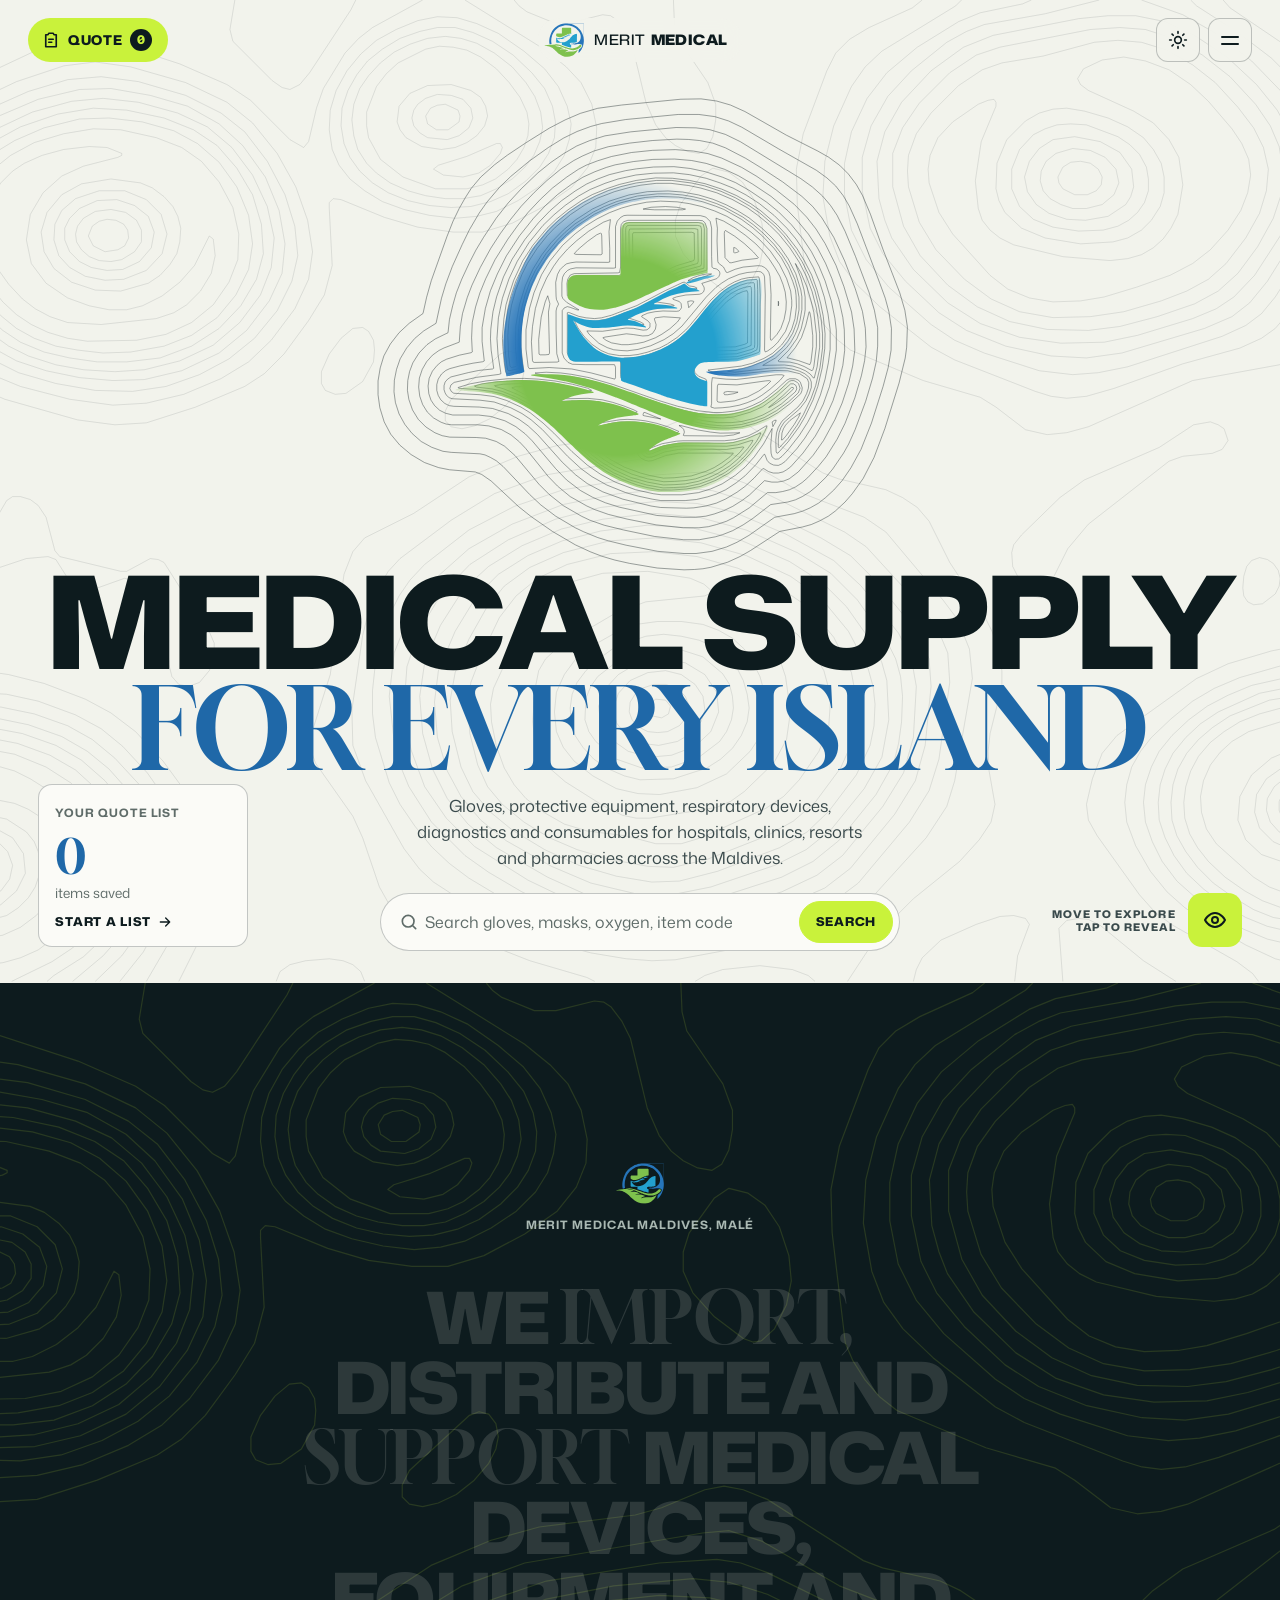
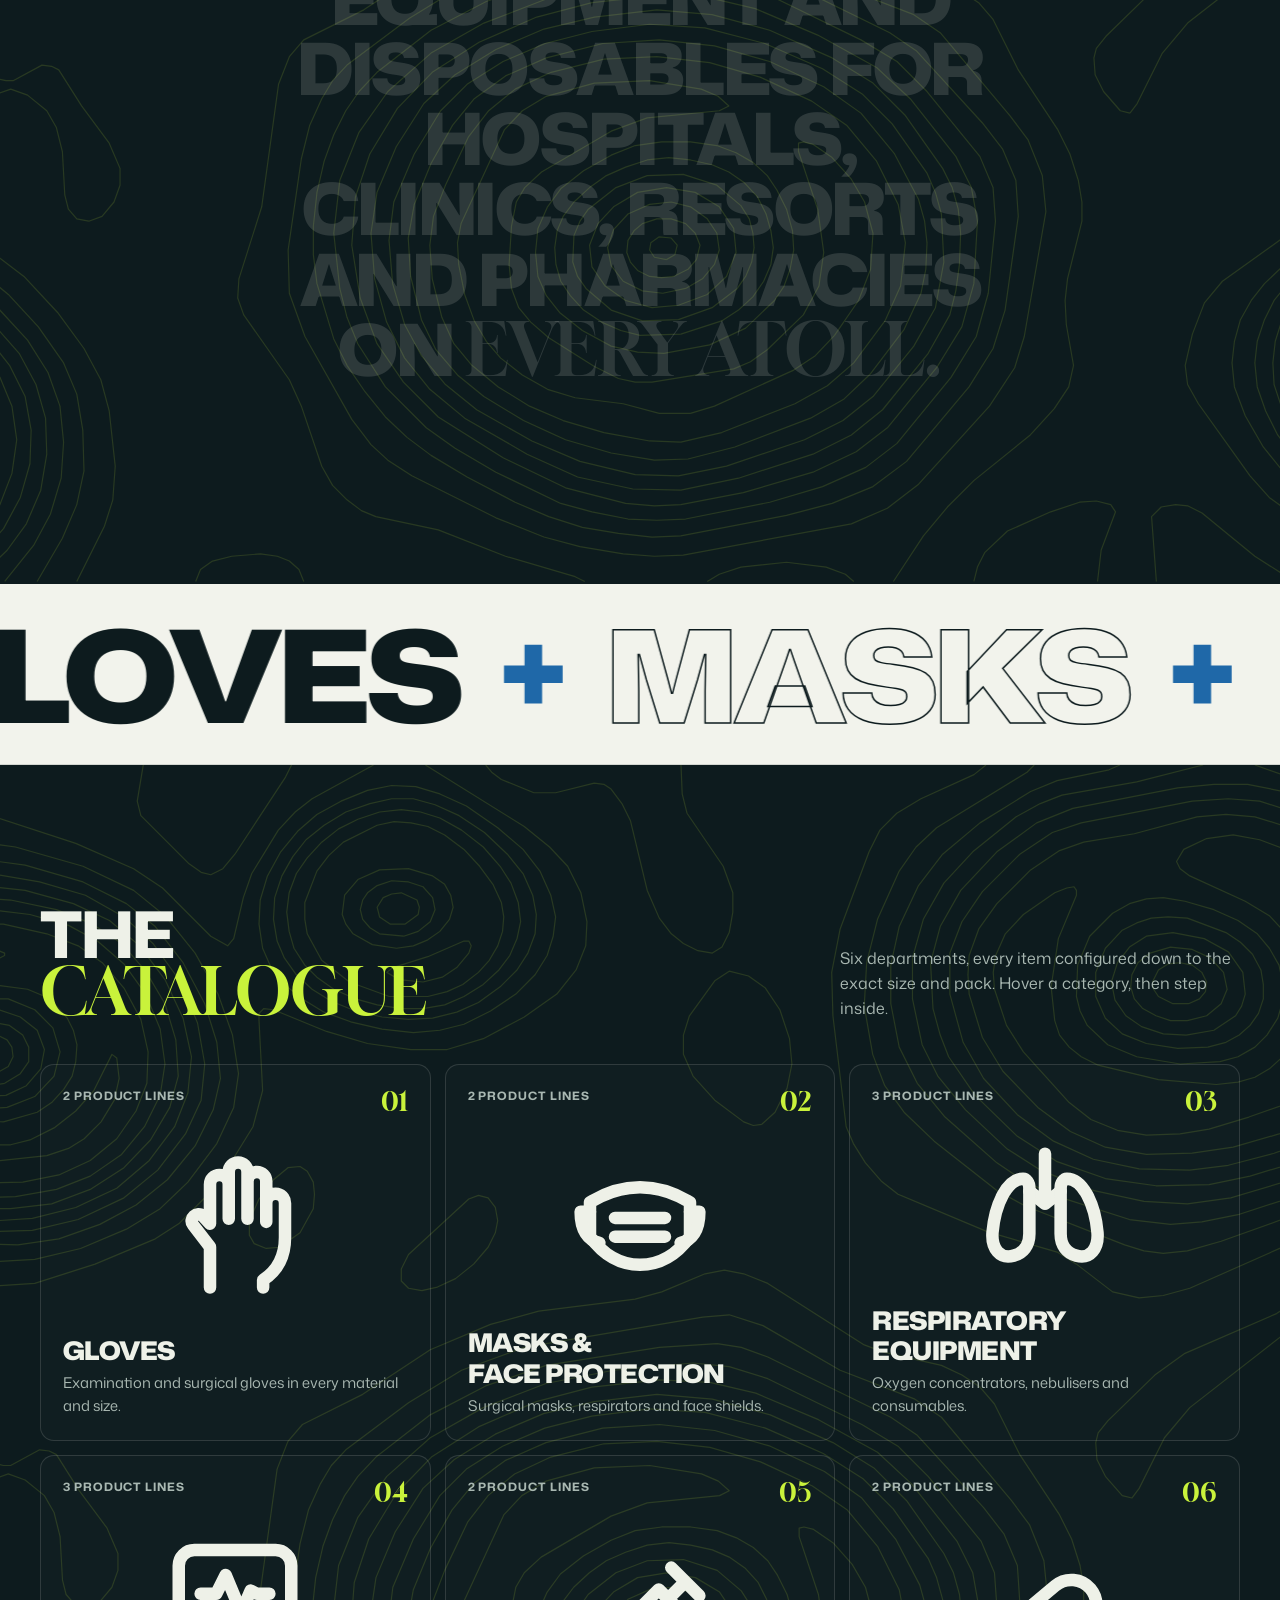
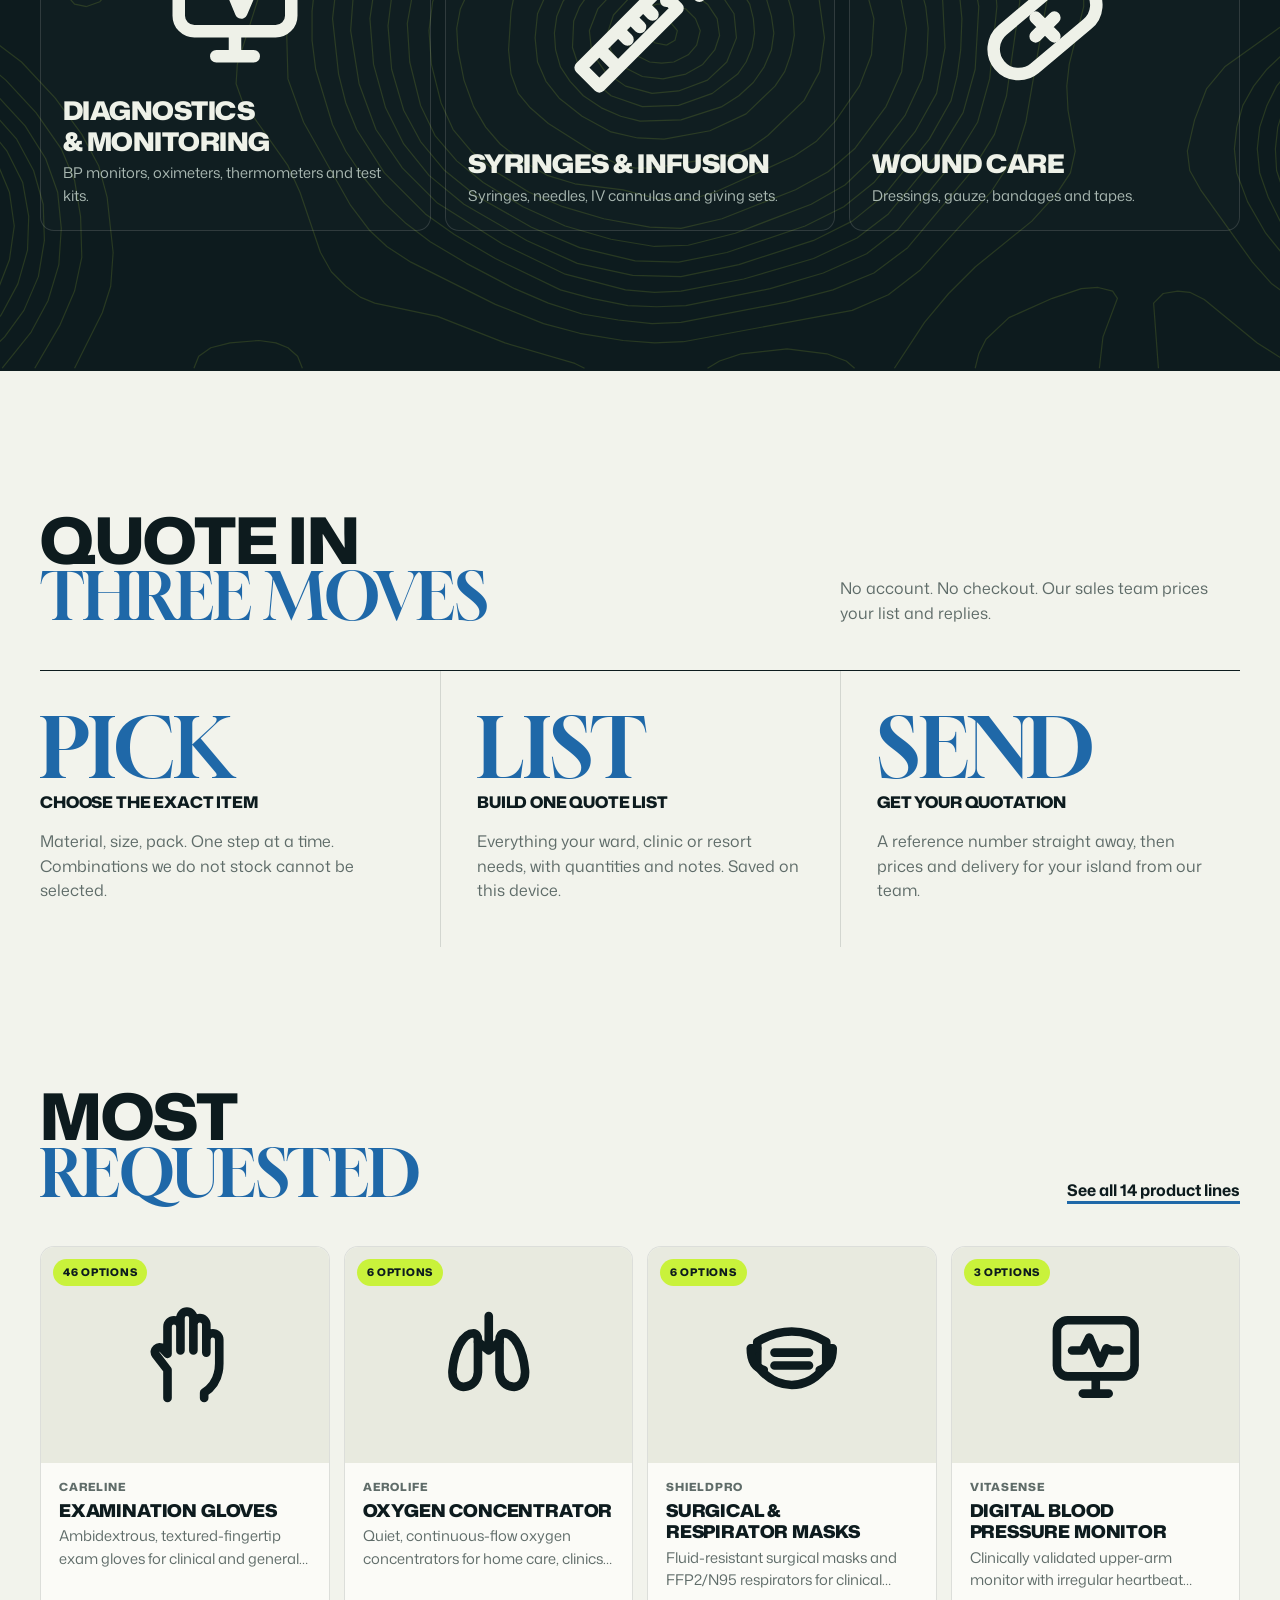
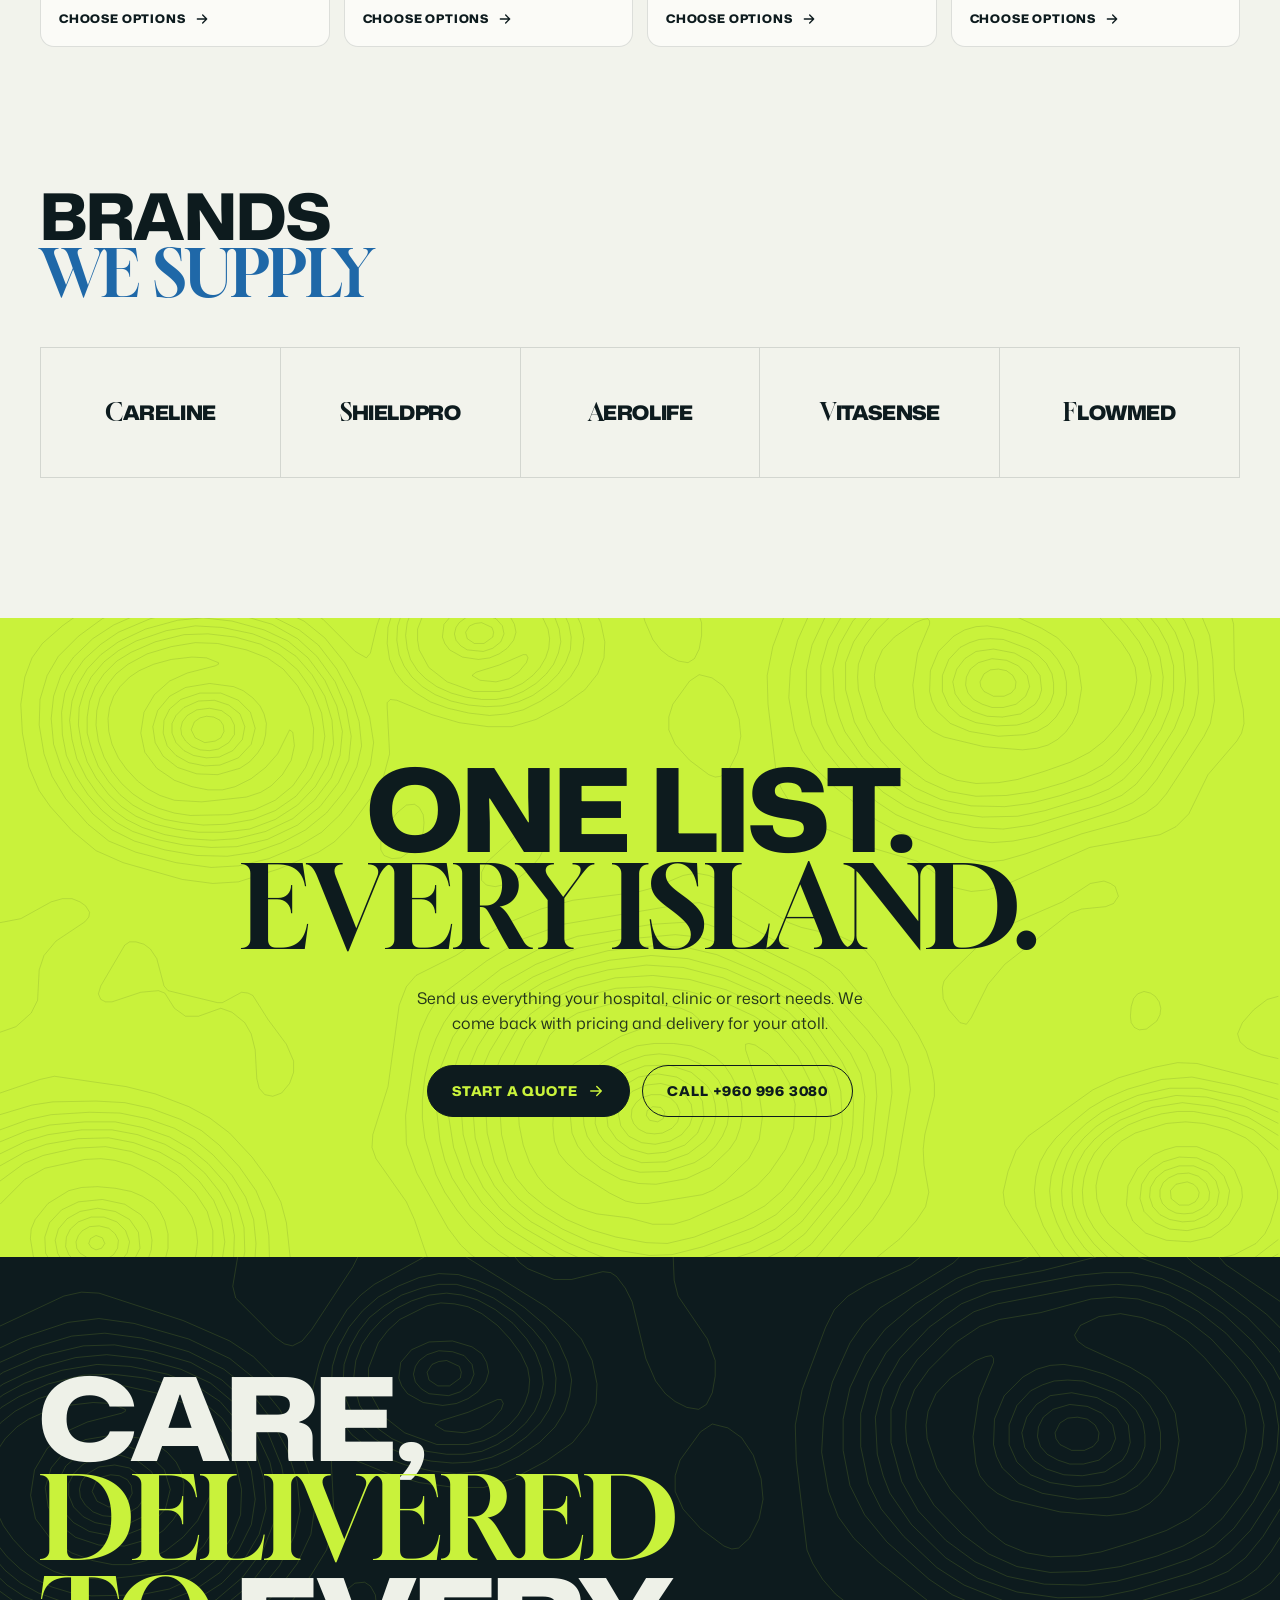
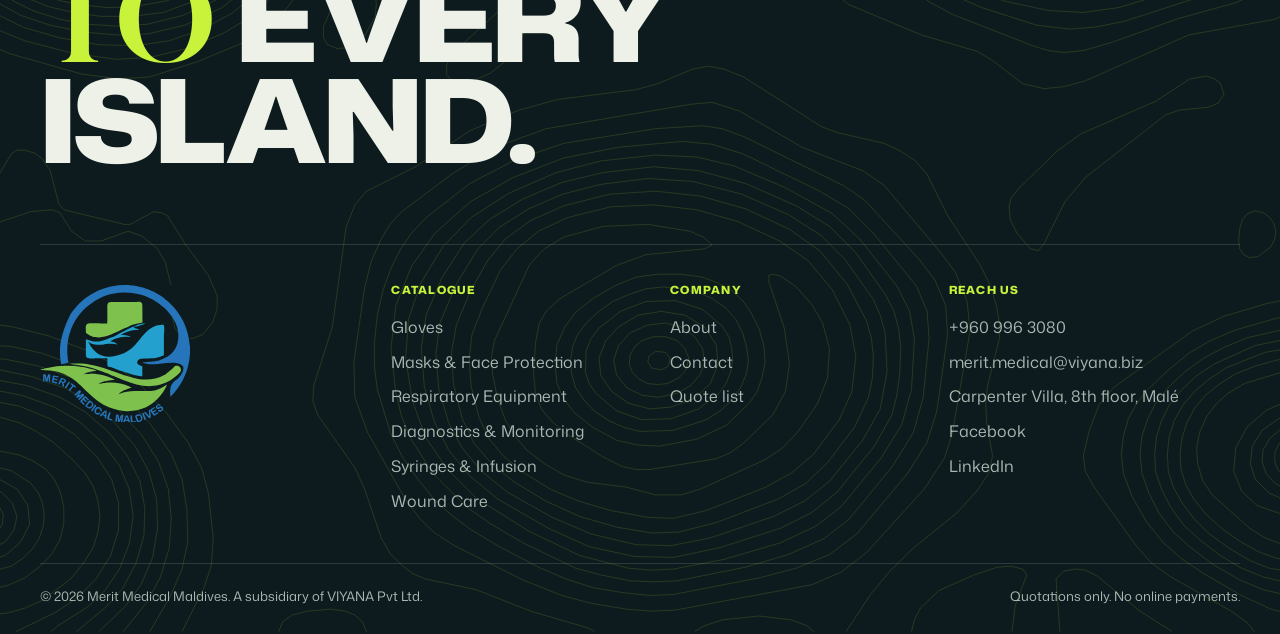
==== commit 331da2eb: "Race-day redesign: contour hero with cursor reveal, scroll-lit statement, marquee, catalogue hall, f" ====
--- a/index.html
+++ b/index.html
@@ -3,16 +3,14 @@
 <head>
 <meta charset="utf-8">
 <meta name="viewport" content="width=device-width, initial-scale=1, viewport-fit=cover">
-<title>Merit Medical Maldives | Medical supplies and equipment</title>
+<title>Merit Medical Maldives | Medical supplies for every island</title>
 <meta name="description" content="Merit Medical Maldives supplies medical consumables, protective equipment and devices to hospitals, clinics, resorts and pharmacies across the Maldives. Browse the catalogue and request a quotation.">
-<meta name="theme-color" content="#f5f6f4" media="(prefers-color-scheme: light)">
-<meta name="theme-color" content="#0d151d" media="(prefers-color-scheme: dark)">
+<meta name="theme-color" content="#f2f3ec">
 <meta property="og:title" content="Merit Medical Maldives">
 <meta property="og:description" content="Medical supplies and equipment for hospitals, clinics, resorts and pharmacies across the Maldives.">
 <meta property="og:type" content="website">
 <link rel="icon" href="favicon.svg" type="image/svg+xml">
 <script>
-  // Apply the saved or system theme before first paint (no flash).
   (function () {
     var t = null;
     try { t = localStorage.getItem("mm_theme"); } catch (e) {}
@@ -22,7 +20,7 @@
 </script>
 <link rel="preconnect" href="https://fonts.googleapis.com">
 <link rel="preconnect" href="https://fonts.gstatic.com" crossorigin>
-<link rel="stylesheet" href="https://fonts.googleapis.com/css2?family=Onest:wght@400;500;600;700&display=swap">
+<link rel="stylesheet" href="https://fonts.googleapis.com/css2?family=Gloock&family=Mona+Sans:wdth,wght@75..125,300..900&display=swap">
 <link rel="stylesheet" href="styles.css">
 <script type="application/ld+json">
 {"@context":"https://schema.org","@type":"MedicalBusiness","name":"Merit Medical Maldives","parentOrganization":{"@type":"Organization","name":"VIYANA Pvt Ltd"},"telephone":"+960 996 3080","email":"merit.medical@viyana.biz","address":{"@type":"PostalAddress","streetAddress":"Carpenter Villa, 8th floor","addressLocality":"Malé","addressCountry":"MV"},"sameAs":["https://www.facebook.com/p/Merit-Medical-Maldives-61579658083510/","https://mv.linkedin.com/in/merit-medical-maldives-221072294"]}
@@ -31,68 +29,66 @@
 <body>
 <a class="skip" href="#app">Skip to content</a>
 
-<header class="hdr">
-  <div class="wrap hdr-in">
-    <a class="brand" href="#home" aria-label="Merit Medical Maldives, home">
-      <svg class="brand-mark" viewBox="-0 -4 1004 848" aria-hidden="true"><use href="logo-mark.svg#m"/></svg>
-      <span class="brand-name">Merit Medical <span>Maldives</span></span>
-    </a>
-    <nav class="nav" aria-label="Main">
-      <a href="#catalogue" data-nav="catalogue">Products</a>
-      <a href="#about" data-nav="about">About</a>
-      <a href="#contact" data-nav="contact">Contact</a>
-    </nav>
-    <div class="hdr-actions">
-      <button class="icon-btn" id="themeBtn" type="button" aria-label="Switch to dark theme" title="Switch theme">
-        <svg class="i-sun" viewBox="0 0 24 24" fill="none" stroke="currentColor" stroke-width="2" stroke-linecap="round"><circle cx="12" cy="12" r="4"/><path d="M12 2v2M12 20v2M4.9 4.9l1.4 1.4M17.7 17.7l1.4 1.4M2 12h2M20 12h2M4.9 19.1l1.4-1.4M17.7 6.3l1.4-1.4"/></svg>
-        <svg class="i-moon" viewBox="0 0 24 24" fill="none" stroke="currentColor" stroke-width="2" stroke-linecap="round" stroke-linejoin="round"><path d="M20 14.5A8 8 0 0 1 9.5 4a8 8 0 1 0 10.5 10.5z"/></svg>
-      </button>
-      <button class="cart-btn" id="cartBtn" type="button" aria-haspopup="dialog" aria-controls="cart" aria-label="Quote list, 0 items">
-        <svg viewBox="0 0 24 24" fill="none" stroke="currentColor" stroke-width="2" stroke-linecap="round" stroke-linejoin="round"><path d="M9 3h6l1 2h3v16H5V5h3z"/><path d="M9 11h6M9 15h4"/></svg>
-        <span class="cart-label">Quote</span>
-        <span class="count" id="cartCount">0</span>
-      </button>
-      <button class="icon-btn menu-btn" id="menuBtn" type="button" aria-label="Open menu" aria-expanded="false" aria-controls="drawer">
-        <svg viewBox="0 0 24 24" fill="none" stroke="currentColor" stroke-width="2" stroke-linecap="round"><path d="M4 7h16M4 12h16M4 17h16"/></svg>
-      </button>
-    </div>
+<header class="hdr" id="hdr">
+  <button class="pill cart-btn" id="cartBtn" type="button" aria-haspopup="dialog" aria-controls="cart" aria-label="Quote list, 0 items">
+    <svg viewBox="0 0 24 24" fill="none" stroke="currentColor" stroke-width="2.2" stroke-linecap="round" stroke-linejoin="round" aria-hidden="true"><path d="M9 3h6l1 2h3v16H5V5h3z"/><path d="M9 11h6M9 15h4"/></svg>
+    <span>Quote</span><span class="count" id="cartCount">0</span>
+  </button>
+  <a class="brand" href="#home" aria-label="Merit Medical Maldives, home">
+    <svg class="brand-mark" viewBox="-0 -4 1004 848" aria-hidden="true"><use href="logo-mark.svg#m"/></svg>
+    <span class="brand-name">Merit<b>Medical</b></span>
+  </a>
+  <div class="hdr-right">
+    <button class="sq" id="themeBtn" type="button" aria-label="Switch to dark theme" title="Switch theme">
+      <svg class="i-sun" viewBox="0 0 24 24" fill="none" stroke="currentColor" stroke-width="2" stroke-linecap="round" aria-hidden="true"><circle cx="12" cy="12" r="4"/><path d="M12 2v2M12 20v2M4.9 4.9l1.4 1.4M17.7 17.7l1.4 1.4M2 12h2M20 12h2M4.9 19.1l1.4-1.4M17.7 6.3l1.4-1.4"/></svg>
+      <svg class="i-moon" viewBox="0 0 24 24" fill="none" stroke="currentColor" stroke-width="2" stroke-linecap="round" stroke-linejoin="round" aria-hidden="true"><path d="M20 14.5A8 8 0 0 1 9.5 4a8 8 0 1 0 10.5 10.5z"/></svg>
+    </button>
+    <button class="sq menu-btn" id="menuBtn" type="button" aria-label="Open menu" aria-expanded="false" aria-controls="menu">
+      <span class="bars" aria-hidden="true"><i></i><i></i></span>
+    </button>
   </div>
 </header>
 
-<nav class="drawer" id="drawer" aria-label="Mobile">
-  <a href="#home">Home</a>
-  <a href="#catalogue">Products</a>
-  <a href="#quote">Quote list</a>
-  <a href="#about">About</a>
-  <a href="#contact">Contact</a>
-  <div class="drawer-foot" id="drawerFoot"></div>
+<nav class="menu" id="menu" aria-label="Main" hidden>
+  <svg class="menu-bg" aria-hidden="true"><use href="contours.svg#b"/></svg>
+  <div class="menu-in">
+    <ul class="menu-links">
+      <li><a href="#home"><span>Home</span><em>Start here</em></a></li>
+      <li><a href="#catalogue"><span>Products</span><em>Full catalogue</em></a></li>
+      <li><a href="#quote"><span>Quote list</span><em>Your items</em></a></li>
+      <li><a href="#about"><span>About</span><em>Who we are</em></a></li>
+      <li><a href="#contact"><span>Contact</span><em>Talk to sales</em></a></li>
+    </ul>
+    <div class="menu-foot" id="menuFoot"></div>
+  </div>
 </nav>
 
 <main id="app" tabindex="-1">
-  <noscript><div class="wrap section"><h1>Please turn on JavaScript</h1><p>The catalogue needs JavaScript to configure products and build a quote. You can still call us on +960 996 3080 or email merit.medical@viyana.biz.</p></div></noscript>
+  <noscript><div class="wrap" style="padding:120px 20px"><h1>Please turn on JavaScript</h1><p>The catalogue needs JavaScript. You can still call +960 996 3080 or email merit.medical@viyana.biz.</p></div></noscript>
 </main>
 
-<footer class="ftr">
+<footer class="ftr deep">
+  <svg class="bg-contours" aria-hidden="true"><use href="contours.svg#b"/></svg>
   <div class="wrap">
+    <p class="ftr-tag"><span class="sans">Care,</span> <span class="serif">delivered to</span> <span class="sans">every island.</span></p>
     <div class="ftr-grid">
       <div class="ftr-brand">
         <svg class="ftr-logo" viewBox="0 0 1000 919" role="img" aria-label="Merit Medical Maldives logo"><use href="logo-full.svg#m"/></svg>
-        <p>Medical supplies and equipment for hospitals, clinics, resorts and pharmacies across the Maldives. A subsidiary of VIYANA Pvt Ltd.</p>
       </div>
-      <div><h2>Products</h2><ul id="ftrCats"></ul></div>
+      <div><h2>Catalogue</h2><ul id="ftrCats"></ul></div>
       <div><h2>Company</h2><ul><li><a href="#about">About</a></li><li><a href="#contact">Contact</a></li><li><a href="#quote">Quote list</a></li></ul></div>
       <div><h2>Reach us</h2><ul id="ftrContact"></ul></div>
     </div>
-    <div class="ftr-bottom"><span>© <span id="yr"></span> Merit Medical Maldives</span><span>Quotations only. No online payments.</span></div>
+    <div class="ftr-bottom"><span>© <span id="yr"></span> Merit Medical Maldives. A subsidiary of VIYANA Pvt Ltd.</span><span>Quotations only. No online payments.</span></div>
   </div>
 </footer>
 
 <div class="scrim" id="scrim" hidden></div>
 <aside class="cart" id="cart" role="dialog" aria-modal="true" aria-labelledby="cartTitle" hidden>
   <div class="cart-head">
-    <h2 id="cartTitle">Quote list</h2>
-    <button class="icon-btn" id="cartClose" type="button" aria-label="Close quote list">
-      <svg viewBox="0 0 24 24" fill="none" stroke="currentColor" stroke-width="2" stroke-linecap="round"><path d="M6 6l12 12M18 6L6 18"/></svg>
+    <h2 id="cartTitle"><span class="sans">Quote</span> <span class="serif">list</span></h2>
+    <button class="sq" id="cartClose" type="button" aria-label="Close quote list">
+      <svg viewBox="0 0 24 24" fill="none" stroke="currentColor" stroke-width="2" stroke-linecap="round" aria-hidden="true"><path d="M6 6l12 12M18 6L6 18"/></svg>
     </button>
   </div>
   <div class="cart-body" id="cartBody"></div>
--- a/styles.css
+++ b/styles.css
@@ -1,394 +1,511 @@
 /* Merit Medical Maldives
-   Colour comes from the logo: ring blue, cross cyan, leaf green.
-   Light is the default (procurement teams work in daylight offices);
-   dark is offered through the header toggle. */
+   VOICE   confident, clinical, a little bold; reads like race-day signage for a supply house
+   IDEA    a nautical depth chart: the brand mark and the atolls drawn as contour lines
+   PICTURE the logo as a topographic map; the cursor sweeps a lens that reveals it in colour
+   COLOUR  paper and deep-sea sections; electric leaf green from the logo as the one accent
+   TYPE    Mona Sans (expanded, heavy caps) against Gloock (high-contrast serif) */
 
 :root{
-  --blue:#2675ba; --cyan:#23a0ce; --leaf:#7ec14d;
-  --font:"Onest",ui-sans-serif,system-ui,-apple-system,"Segoe UI",Roboto,Arial,sans-serif;
+  --lime:#c9f23b; --blue:#2675ba; --cyan:#23a0ce; --leaf:#7ec14d;
+  --sans:"Mona Sans",ui-sans-serif,system-ui,-apple-system,"Segoe UI",Arial,sans-serif;
+  --serif:"Gloock",Georgia,"Times New Roman",serif;
   --mono:ui-monospace,"SFMono-Regular",Menlo,Consolas,monospace;
-  --r:12px; --r-sm:10px; --max:1200px; --hdr:68px;
   --ease:cubic-bezier(.16,1,.3,1);
+  --max:1360px; --r:14px;
+  --deep:#0d1b1e; --deep-2:#132629; --on-deep:#eef1e8; --on-deep-2:#a9b8b2; --deep-line:rgba(201,242,59,.14);
 }
 :root,[data-theme=light]{
   color-scheme:light;
-  --bg:#f5f6f4; --surface:#ffffff; --surface-2:#eef1ee; --sunk:#e8ece9;
-  --ink:#0f1d2b; --ink-2:#34434f; --muted:#5a6773;
-  --line:#dde3df; --line-2:#c9d2cd;
-  --brand:#1f68a8; --brand-hover:#185a92; --on-brand:#ffffff;
-  --brand-soft:#e4eef7; --leaf-ink:#3f7f1c; --leaf-soft:#e9f4df;
-  --danger:#b42335; --danger-soft:#fbe9eb;
-  --shadow:0 1px 2px rgba(15,29,43,.05),0 12px 32px -12px rgba(15,29,43,.22);
-  --logo-gap:var(--bg);
+  --paper:#f2f3ec; --paper-2:#e8eadf; --card:#fbfbf7;
+  --ink:#0d1b1e; --ink-2:#3a4a4c; --muted:#5f6c69; --line:rgba(13,27,30,.13); --line-2:rgba(13,27,30,.24);
+  --accent:#1f68a8; --danger:#b42335; --danger-soft:#f8e6e8;
+  --contour:rgba(13,27,30,.10); --logo-gap:var(--paper);
+  --shadow:0 2px 6px rgba(13,27,30,.06),0 24px 48px -20px rgba(13,27,30,.28);
 }
 [data-theme=dark]{
   color-scheme:dark;
-  --bg:#0d151d; --surface:#131e28; --surface-2:#192633; --sunk:#0a1118;
-  --ink:#e8eef3; --ink-2:#c0ccd6; --muted:#93a2af;
-  --line:#22313e; --line-2:#2f4252;
-  --brand:#4a9de0; --brand-hover:#68b0ea; --on-brand:#06131f;
-  --brand-soft:#132a3f; --leaf-ink:#9bd668; --leaf-soft:#18291a;
-  --danger:#ff8a98; --danger-soft:#2d151a;
-  --shadow:0 1px 2px rgba(0,0,0,.3),0 16px 40px -12px rgba(0,0,0,.6);
-  --logo-gap:var(--bg);
+  --paper:#0f1c1f; --paper-2:#15262a; --card:#132327;
+  --ink:#eef1e8; --ink-2:#c3cec9; --muted:#93a29d; --line:rgba(238,241,232,.12); --line-2:rgba(238,241,232,.24);
+  --accent:#c9f23b; --danger:#ff8a98; --danger-soft:#2c171b;
+  --contour:rgba(201,242,59,.09); --logo-gap:var(--paper);
+  --shadow:0 2px 6px rgba(0,0,0,.3),0 24px 48px -20px rgba(0,0,0,.7);
+  --deep:#081214; --deep-2:#0e1c1f;
 }
 
 *,*::before,*::after{box-sizing:border-box}
-html{-webkit-text-size-adjust:100%;scroll-padding-top:calc(var(--hdr) + 16px)}
-body{margin:0;background:var(--bg);color:var(--ink);font:16px/1.6 var(--font);min-height:100vh;overflow-x:clip;-webkit-font-smoothing:antialiased;transition:background-color .25s,color .25s}
+html{-webkit-text-size-adjust:100%;scroll-padding-top:96px}
+body{margin:0;background:var(--paper);color:var(--ink);font:16px/1.55 var(--sans);min-height:100vh;overflow-x:clip;-webkit-font-smoothing:antialiased;transition:background-color .35s,color .35s}
 img,svg{display:block;max-width:100%}
 a{color:inherit}
 button,input,select,textarea{font:inherit;color:inherit}
 button{cursor:pointer}
-::selection{background:color-mix(in srgb,var(--brand) 26%,transparent);color:var(--ink)}
-:focus-visible{outline:2px solid var(--brand);outline-offset:2px;border-radius:6px}
-input,textarea{caret-color:var(--brand)}
-html{scrollbar-color:var(--line-2) var(--bg)}
+::selection{background:var(--lime);color:#0d1b1e}
+:focus-visible{outline:2px solid var(--accent);outline-offset:3px;border-radius:6px}
+.deep :focus-visible,.menu :focus-visible,.cart :focus-visible{outline-color:var(--lime)}
+input,textarea{caret-color:var(--accent)}
+html{scrollbar-color:var(--line-2) var(--paper)}
 .sr-only{position:absolute;width:1px;height:1px;overflow:hidden;clip:rect(0 0 0 0);white-space:nowrap}
-.skip{position:absolute;left:-999px;top:8px;z-index:100;background:var(--brand);color:var(--on-brand);padding:10px 14px;border-radius:8px;font-weight:600}
+.skip{position:absolute;left:-999px;top:8px;z-index:200;background:var(--lime);color:#0d1b1e;padding:10px 14px;border-radius:999px;font-weight:700}
 .skip:focus{left:8px}
 .wrap{width:100%;max-width:var(--max);margin:0 auto;padding:0 20px}
-@media(min-width:900px){.wrap{padding:0 32px}}
+@media(min-width:900px){.wrap{padding:0 40px}}
 
 /* type */
-h1,h2,h3{line-height:1.12;margin:0 0 .45em;letter-spacing:-.02em;text-wrap:balance;font-weight:650}
-h1{font-size:clamp(2rem,5.2vw,3.5rem);font-weight:700}
-h2{font-size:clamp(1.5rem,3vw,2.1rem)}
-h3{font-size:1.06rem;letter-spacing:-.01em;font-weight:600}
+.sans{font-family:var(--sans);font-weight:800;font-variation-settings:"wdth" 112;text-transform:uppercase;letter-spacing:-.02em}
+.serif{font-family:var(--serif);font-weight:400;text-transform:uppercase;letter-spacing:-.01em;color:var(--accent)}
+.deep .serif,.menu .serif,.cart .serif{color:var(--lime)}
+h1,h2,h3{margin:0 0 .4em;line-height:1;letter-spacing:-.02em;text-wrap:balance}
+h1{font-size:clamp(2.4rem,7vw,5.6rem);font-weight:800;font-variation-settings:"wdth" 112;text-transform:uppercase}
+h2{font-size:clamp(2rem,5vw,4rem);font-weight:800;font-variation-settings:"wdth" 112;text-transform:uppercase}
+h3{font-size:1.08rem;font-weight:700;letter-spacing:-.01em;line-height:1.2}
 p{margin:0 0 1em}
-.lead{font-size:clamp(1.05rem,1.6vw,1.2rem);color:var(--ink-2);max-width:58ch}
+.lead{font-size:clamp(1.05rem,1.5vw,1.2rem);color:var(--ink-2);max-width:56ch;line-height:1.55}
 .muted{color:var(--muted)}
-.sku{font:500 .82rem/1.3 var(--mono);color:var(--muted);letter-spacing:.01em}
+.cap{font-size:.72rem;font-weight:700;letter-spacing:.08em;text-transform:uppercase;font-variation-settings:"wdth" 110}
+.sku{font:500 .8rem/1.3 var(--mono);color:var(--muted)}
 .num{font-variant-numeric:tabular-nums}
 
+/* contour textures */
+.bg-contours,.menu-bg{position:absolute;inset:0;width:100%;height:100%;pointer-events:none;color:var(--contour);stroke-width:1;z-index:0}
+.deep .bg-contours,.menu-bg,.gallery .bg-contours,.summary .bg-contours{color:var(--deep-line)}
+.deep{position:relative;background:var(--deep);color:var(--on-deep);isolation:isolate}
+.deep>*:not(.bg-contours){position:relative;z-index:1}
+
 /* header */
-.hdr{position:sticky;top:0;z-index:50;height:var(--hdr);background:var(--bg);border-bottom:1px solid var(--line);transition:background-color .25s}
-.hdr-in{display:flex;align-items:center;gap:12px;height:100%}
-.brand{display:flex;align-items:center;gap:10px;text-decoration:none;min-width:0}
-.brand-mark{width:44px;height:auto;flex:none}
-.brand-name{font-weight:700;font-size:1.02rem;letter-spacing:-.01em;line-height:1.1;white-space:nowrap}
-.brand-name span{display:block;font-weight:500;font-size:.8rem;color:var(--muted);letter-spacing:0}
-.nav{display:none;gap:2px;margin-left:28px}
-.nav a{text-decoration:none;color:var(--ink-2);padding:8px 14px;border-radius:8px;font-weight:500;font-size:.96rem;transition:background-color .15s,color .15s}
-.nav a:hover{background:var(--surface-2);color:var(--ink)}
-.nav a.on{color:var(--brand);background:var(--brand-soft)}
-.hdr-actions{display:flex;align-items:center;gap:6px;margin-left:auto}
-.icon-btn{display:inline-grid;place-items:center;width:44px;height:44px;border-radius:10px;border:1px solid var(--line);background:var(--surface);color:var(--ink-2);transition:background-color .15s,border-color .15s,color .15s}
-.icon-btn:hover{border-color:var(--line-2);color:var(--ink)}
-.icon-btn svg{width:20px;height:20px}
+.hdr{position:fixed;top:0;left:0;right:0;z-index:60;display:grid;grid-template-columns:1fr auto 1fr;align-items:center;gap:12px;padding:14px 16px;pointer-events:none;transition:transform .5s var(--ease)}
+@media(min-width:900px){.hdr{padding:18px 28px}}
+.hdr>*{pointer-events:auto}
+.hdr.hide{transform:translateY(-120%)}
+.pill{display:inline-flex;align-items:center;gap:8px;height:44px;padding:0 16px 0 14px;border-radius:999px;border:0;background:var(--lime);color:#0d1b1e;font-weight:800;font-size:.84rem;letter-spacing:.05em;text-transform:uppercase;font-variation-settings:"wdth" 112;text-decoration:none;transition:transform .25s var(--ease),background-color .2s}
+.pill:hover{background:#d8ff52;transform:translateY(-1px)}
+.pill svg{width:18px;height:18px}
+.cart-btn{justify-self:start}
+.cart-btn .count{min-width:22px;height:22px;padding:0 6px;border-radius:11px;background:#0d1b1e;color:var(--lime);font-size:.76rem;line-height:22px;text-align:center;font-variant-numeric:tabular-nums}
+.cart-btn.bump{animation:bump .55s var(--ease)}
+@keyframes bump{30%{transform:scale(1.12) rotate(-3deg)}}
+.brand{justify-self:center;display:flex;align-items:center;gap:10px;text-decoration:none;padding:5px 14px 5px 6px;border-radius:999px;background:color-mix(in srgb,var(--paper) 84%,transparent);backdrop-filter:blur(10px);-webkit-backdrop-filter:blur(10px)}
+.brand-mark{width:40px;height:auto}
+.brand-name{font-size:.9rem;font-weight:500;letter-spacing:.03em;text-transform:uppercase;font-variation-settings:"wdth" 122;line-height:1;display:none}
+.brand-name b{font-weight:850;margin-left:5px}
+@media(min-width:560px){.brand-name{display:inline}}
+.hdr-right{justify-self:end;display:flex;gap:8px}
+.sq{display:inline-grid;place-items:center;width:44px;height:44px;border-radius:12px;border:1.5px solid var(--line-2);background:color-mix(in srgb,var(--paper) 84%,transparent);backdrop-filter:blur(10px);-webkit-backdrop-filter:blur(10px);color:var(--ink);transition:border-color .2s,color .2s}
+.sq:hover{border-color:var(--ink)}
+.sq svg{width:20px;height:20px}
 [data-theme=light] .i-moon,[data-theme=dark] .i-sun{display:none}
-.cart-btn{display:inline-flex;align-items:center;gap:8px;height:44px;padding:0 14px 0 12px;border-radius:10px;border:0;background:var(--brand);color:var(--on-brand);font-weight:600;transition:background-color .15s}
-.cart-btn:hover{background:var(--brand-hover)}
-.cart-btn svg{width:19px;height:19px}
-.cart-btn .count{min-width:22px;height:22px;padding:0 6px;border-radius:11px;background:var(--on-brand);color:var(--brand);font-size:.78rem;line-height:22px;text-align:center;font-variant-numeric:tabular-nums}
-.cart-btn.bump{animation:bump .45s var(--ease)}
-@keyframes bump{30%{transform:scale(1.08)}}
-.menu-btn{display:inline-grid}
-@media(max-width:420px){.cart-label{display:none}.brand-name{font-size:.94rem}}
-@media(min-width:900px){.nav{display:flex}.menu-btn{display:none}}
-
-/* mobile drawer */
-.drawer{position:fixed;inset:var(--hdr) 0 0 0;z-index:49;background:var(--bg);padding:12px 20px 32px;display:flex;flex-direction:column;opacity:0;visibility:hidden;transform:translateY(-6px);transition:opacity .2s,transform .25s var(--ease),visibility 0s .25s}
-.drawer.open{opacity:1;visibility:visible;transform:none;transition:opacity .2s,transform .25s var(--ease)}
-.drawer a{text-decoration:none;font-size:1.35rem;font-weight:600;padding:16px 2px;border-bottom:1px solid var(--line)}
-.drawer-foot{margin-top:auto;color:var(--muted);font-size:.95rem;line-height:1.8}
-.drawer-foot a{color:var(--brand);font-weight:600;text-decoration:none}
+.bars{display:grid;gap:5px;width:18px}
+.bars i{display:block;height:2px;background:currentColor;border-radius:2px;transition:transform .4s var(--ease)}
+.menu-open .bars i:first-child{transform:translateY(3.5px) rotate(45deg)}
+.menu-open .bars i:last-child{transform:translateY(-3.5px) rotate(-45deg)}
+.menu-open .hdr .sq,.menu-open .hdr .brand{background:transparent;color:var(--on-deep);border-color:rgba(238,241,232,.3);--logo-gap:var(--deep)}
+
+/* full-screen menu */
+.menu{position:fixed;inset:0;z-index:55;background:var(--deep);color:var(--on-deep);clip-path:circle(0 at calc(100% - 46px) 40px);transition:clip-path .8s var(--ease);overflow:auto}
+.menu.open{clip-path:circle(150% at calc(100% - 46px) 40px)}
+.menu[hidden]{display:none}
+.menu-in{position:relative;z-index:1;min-height:100%;display:flex;flex-direction:column;justify-content:space-between;padding:100px 20px 32px;max-width:var(--max);margin:0 auto}
+@media(min-width:900px){.menu-in{padding:120px 40px 40px}}
+.menu-links{list-style:none;margin:0;padding:0}
+.menu-links li{border-bottom:1px solid rgba(238,241,232,.12);overflow:hidden}
+.menu-links a{display:flex;align-items:baseline;justify-content:space-between;gap:16px;padding:12px 0;text-decoration:none}
+.menu-links span{font-size:clamp(2.4rem,8vw,6.2rem);font-weight:850;text-transform:uppercase;font-variation-settings:"wdth" 120;letter-spacing:-.035em;line-height:.95;transition:color .25s,transform .5s var(--ease);display:inline-block}
+.menu-links em{font-style:normal;font-family:var(--serif);text-transform:uppercase;color:var(--lime);font-size:clamp(.9rem,1.6vw,1.3rem);opacity:0;transform:translateX(-12px);transition:opacity .3s,transform .5s var(--ease);white-space:nowrap}
+.menu-links a:hover span,.menu-links a:focus-visible span{color:var(--lime);transform:translateX(12px)}
+.menu-links a:hover em,.menu-links a:focus-visible em{opacity:1;transform:none}
+@media(hover:none){.menu-links em{opacity:.85;transform:none}}
+.menu.open .menu-links li{animation:rise .8s var(--ease) both}
+.menu.open .menu-links li:nth-child(2){animation-delay:.05s}.menu.open .menu-links li:nth-child(3){animation-delay:.1s}.menu.open .menu-links li:nth-child(4){animation-delay:.15s}.menu.open .menu-links li:nth-child(5){animation-delay:.2s}
+@keyframes rise{from{transform:translateY(48px);opacity:0}}
+.menu-foot{display:flex;flex-wrap:wrap;gap:12px 28px;margin-top:40px;color:var(--on-deep-2);font-size:.95rem}
+.menu-foot a{color:var(--on-deep);text-decoration:none;font-weight:600}
+.menu-foot a:hover{color:var(--lime)}
 
 /* buttons */
-.btn{display:inline-flex;align-items:center;justify-content:center;gap:8px;min-height:48px;padding:0 22px;border-radius:10px;border:1px solid var(--line-2);background:var(--surface);color:var(--ink);font-weight:600;text-decoration:none;transition:background-color .15s,border-color .15s,transform .1s;white-space:nowrap}
-.btn:hover{border-color:var(--ink-2)}
-.btn:active{transform:translateY(1px)}
-.btn.primary{background:var(--brand);border-color:var(--brand);color:var(--on-brand)}
-.btn.primary:hover{background:var(--brand-hover);border-color:var(--brand-hover)}
-.btn[disabled]{opacity:.45;cursor:not-allowed;transform:none}
-.btn.sm{min-height:40px;padding:0 14px;font-size:.92rem}
+.btn{display:inline-flex;align-items:center;justify-content:center;gap:10px;min-height:52px;padding:0 24px;border-radius:999px;border:1.5px solid var(--ink);background:transparent;color:var(--ink);font-weight:800;font-size:.84rem;letter-spacing:.06em;text-transform:uppercase;font-variation-settings:"wdth" 112;text-decoration:none;transition:background-color .2s,color .2s,border-color .2s,transform .2s var(--ease);white-space:nowrap}
+.btn:hover{background:var(--ink);color:var(--paper)}
+.btn:active{transform:scale(.97)}
+.btn.primary{background:var(--lime);border-color:var(--lime);color:#0d1b1e}
+.btn.primary:hover{background:#d8ff52;border-color:#d8ff52;color:#0d1b1e}
+.deep .btn:not(.primary),.summary .btn:not(.primary),.cart .btn:not(.primary){border-color:rgba(238,241,232,.45);color:var(--on-deep)}
+.deep .btn:not(.primary):hover,.summary .btn:not(.primary):hover,.cart .btn:not(.primary):hover{background:var(--on-deep);color:#0d1b1e}
+.btn[disabled]{opacity:.4;cursor:not-allowed;transform:none}
+.btn.sm{min-height:42px;padding:0 16px;font-size:.76rem}
 .btn.block{width:100%}
 .btn svg{width:18px;height:18px}
-.link{color:var(--brand);font-weight:600;text-decoration:underline;text-underline-offset:3px;text-decoration-thickness:1px}
-.link:hover{text-decoration-thickness:2px}
-.textbtn{background:none;border:0;padding:8px;border-radius:8px;color:var(--muted);font-size:.9rem;display:inline-flex;gap:6px;align-items:center}
+.link{color:inherit;font-weight:700;text-decoration:underline;text-decoration-color:var(--accent);text-decoration-thickness:3px;text-underline-offset:5px}
+.link:hover{text-decoration-thickness:5px}
+.textbtn{background:none;border:0;padding:8px;border-radius:8px;color:var(--muted);font-size:.88rem;display:inline-flex;gap:6px;align-items:center}
 .textbtn:hover{color:var(--danger);background:var(--danger-soft)}
 .textbtn svg{width:16px;height:16px}
 
-main{outline:none;min-height:60vh}
-.section{padding:56px 0}
-@media(min-width:900px){.section{padding:88px 0}}
-.sec-head{display:flex;flex-wrap:wrap;align-items:baseline;justify-content:space-between;gap:8px 24px;margin-bottom:28px}
+main{outline:none;min-height:70vh}
+.page{animation:pageIn .6s var(--ease) both}
+@keyframes pageIn{from{opacity:.001;transform:translateY(14px)}}
+.sec{padding:96px 0;position:relative}
+@media(min-width:900px){.sec{padding:140px 0}}
+.sec-head{display:flex;flex-wrap:wrap;align-items:flex-end;justify-content:space-between;gap:16px 40px;margin-bottom:44px}
 .sec-head h2{margin:0}
-.sec-head p{margin:0;max-width:52ch;color:var(--muted)}
-
-/* hero */
-.hero{padding:40px 0 56px;border-bottom:1px solid var(--line)}
-@media(min-width:960px){.hero{padding:72px 0 88px}}
-.hero-grid{display:grid;gap:40px;align-items:start}
-@media(min-width:960px){.hero-grid{grid-template-columns:minmax(0,1.15fr) minmax(0,.85fr);gap:64px}}
-.hero h1{max-width:15ch}
-.search{display:flex;align-items:center;gap:8px;background:var(--surface);border:1px solid var(--line-2);border-radius:12px;padding:6px 6px 6px 14px;max-width:560px;margin-top:28px;transition:border-color .15s,box-shadow .15s}
-.search:focus-within{border-color:var(--brand);box-shadow:0 0 0 4px color-mix(in srgb,var(--brand) 16%,transparent)}
+.sec-head p{margin:0;max-width:40ch;color:var(--muted)}
+.deep .sec-head p{color:var(--on-deep-2)}
+.title-mix{line-height:.9}
+.title-mix .sans,.title-mix .serif{display:block}
+
+/* ============ HERO ============ */
+.hero{position:relative;min-height:100svh;overflow:hidden;padding:84px 0 32px;display:flex;flex-direction:column;align-items:center;justify-content:center}
+.hero-stage{position:relative;width:100%;display:grid;place-items:center}
+.hero-art{position:relative;width:min(90vw,62svh,780px);aspect-ratio:1539/1380;--r:clamp(100px,14vw,180px);touch-action:pan-y}
+.hero-lines{position:absolute;inset:0;width:100%;height:100%;color:var(--ink);stroke-width:1.1}
+.hero-lines .co{opacity:.4}
+.hero-lines .ci{opacity:.9}
+.hero-color{position:absolute;left:16.63%;top:18.54%;width:66.81%;height:62.99%;-webkit-mask-image:radial-gradient(circle var(--r) at var(--mx,50%) var(--my,46%),#000 55%,transparent 100%);mask-image:radial-gradient(circle var(--r) at var(--mx,50%) var(--my,46%),#000 55%,transparent 100%)}
+.hero-color svg{width:100%;height:100%}
+.hero.locked .hero-color{-webkit-mask-image:none;mask-image:none;animation:flood .9s var(--ease)}
+@keyframes flood{from{clip-path:circle(10% at 50% 50%)}to{clip-path:circle(75% at 50% 50%)}}
+.hero-copy{position:relative;z-index:3;text-align:center;margin-top:-2vh;padding:0 20px}
+.hero-title{font-size:clamp(2.7rem,10vw,9.6rem);margin:0;line-height:.84;letter-spacing:-.04em}
+.hero-title .sans{display:block;font-variation-settings:"wdth" 122;font-weight:850}
+.hero-title .serif{display:block;font-size:.88em;margin-top:.06em}
+.hero-sub{max-width:46ch;margin:18px auto 0;color:var(--ink-2);font-size:clamp(.98rem,1.3vw,1.1rem)}
+.hero-search{display:flex;gap:6px;align-items:center;max-width:520px;margin:22px auto 0;padding:6px 6px 6px 18px;border-radius:999px;background:var(--card);border:1.5px solid var(--line-2);transition:border-color .2s,box-shadow .2s}
+.hero-search:focus-within{border-color:var(--ink);box-shadow:0 0 0 5px color-mix(in srgb,var(--lime) 55%,transparent)}
+.hero-search svg{width:20px;height:20px;color:var(--muted);flex:none}
+.hero-search input{flex:1;min-width:0;border:0;background:transparent;outline:none;font-size:1rem;padding:10px 0}
+.hero-search input::placeholder{color:var(--muted)}
+.hero-card{position:absolute;left:clamp(16px,3vw,40px);bottom:clamp(20px,4vh,40px);z-index:4;width:210px;padding:14px 16px 14px;border:1.5px solid var(--line-2);border-radius:14px;background:var(--card);text-decoration:none;display:none;transition:border-color .2s,transform .3s var(--ease)}
+.hero-card:hover{border-color:var(--ink);transform:translateY(-3px)}
+@media(min-width:1100px){.hero-card{display:block}}
+.hero-card .big{display:block;font-family:var(--serif);font-size:3rem;line-height:1;margin:8px 0 0;color:var(--accent)}
+.hero-card .go{font-size:.76rem;font-weight:800;letter-spacing:.06em;text-transform:uppercase;font-variation-settings:"wdth" 112;display:inline-flex;gap:6px;align-items:center;margin-top:8px}
+.hero-card .go svg{width:16px;height:16px;transition:transform .3s var(--ease)}
+.hero-card:hover .go svg{transform:translateX(4px)}
+.lock{position:absolute;right:clamp(16px,3vw,40px);bottom:clamp(20px,4vh,40px);z-index:4;display:flex;align-items:center;gap:12px}
+.lock small{font-size:.66rem;font-weight:800;letter-spacing:.1em;text-transform:uppercase;font-variation-settings:"wdth" 112;color:var(--ink-2);text-align:right;line-height:1.3}
+.lock button{width:54px;height:54px;border-radius:14px;border:0;background:var(--lime);color:#0d1b1e;display:grid;place-items:center;transition:transform .25s var(--ease)}
+.lock button:hover{transform:scale(1.07) rotate(-4deg)}
+.lock svg{width:24px;height:24px}
+@media(max-width:899px){
+  .hero{min-height:auto;justify-content:flex-start;padding-top:76px}
+  .hero-art{width:min(94vw,520px)}
+  .hero-copy{margin-top:0}
+  .lock{top:calc(76px + min(94vw,520px)*.897 - 88px);bottom:auto;right:14px}
+  .lock small{display:none}
+}
+
+/* ============ STATEMENT ============ */
+.statement{padding:120px 0 140px;overflow:hidden}
+@media(min-width:900px){.statement{padding:180px 0 200px}}
+.stmt-meta{display:flex;flex-direction:column;align-items:center;gap:12px;margin-bottom:48px;color:var(--on-deep-2)}
+.stmt-meta svg{width:48px;height:auto;--logo-gap:var(--deep)}
+.stmt{font-size:clamp(2rem,5.6vw,5.4rem);line-height:.98;letter-spacing:-.035em;margin:0 auto;max-width:15ch;text-align:center;font-weight:850;font-variation-settings:"wdth" 112;text-transform:uppercase}
+.stmt .w{display:inline;color:rgba(238,241,232,.14);transition:color .6s var(--ease)}
+.stmt .w.on{color:var(--on-deep)}
+.stmt .w.serif{font-weight:400}
+.stmt .w.serif.on{color:var(--lime)}
+
+/* ============ MARQUEE ============ */
+.marquee{overflow:hidden;padding:26px 0;border-bottom:1.5px solid var(--line)}
+.track{display:flex;width:max-content;will-change:transform}
+.track>span{font-size:clamp(3rem,10vw,9rem);line-height:1;white-space:nowrap;padding-right:.3em;letter-spacing:-.035em;display:inline-flex;align-items:center;gap:.3em}
+.track .sans{font-weight:850;font-variation-settings:"wdth" 125}
+.track .outline{color:transparent;-webkit-text-stroke:1.5px var(--ink)}
+.track .star{width:.55em;height:.55em;flex:none;color:var(--accent)}
+
+/* ============ HALL (categories) ============ */
+.hall-grid{display:grid;gap:14px;grid-template-columns:repeat(auto-fill,minmax(min(100%,300px),1fr))}
+.hall-tile{position:relative;display:flex;flex-direction:column;justify-content:space-between;min-height:350px;padding:22px;border:1.5px solid rgba(238,241,232,.14);border-radius:var(--r);text-decoration:none;overflow:hidden;background:rgba(238,241,232,.015);transition:border-color .3s,background-color .3s}
+.hall-tile:hover{border-color:var(--lime);background:var(--deep-2)}
+.hall-top{display:flex;justify-content:space-between;align-items:flex-start;gap:10px}
+.hall-top .cap{color:var(--on-deep-2)}
+.hall-top .n{font-family:var(--serif);color:var(--lime);font-size:1.7rem;line-height:1}
+.hall-ico{position:relative;width:44%;max-width:150px;aspect-ratio:1;margin:20px auto;color:var(--on-deep)}
+.hall-ico svg{position:absolute;inset:0;width:100%;height:100%;transition:opacity .35s,transform .7s var(--ease)}
+.hall-ico .on{opacity:0;color:var(--lime);transform:scale(.7) rotate(-10deg)}
+.hall-tile:hover .hall-ico .off{opacity:0;transform:scale(1.2) rotate(8deg)}
+.hall-tile:hover .hall-ico .on{opacity:1;transform:none}
+.hall-tile h3{font-size:clamp(1.3rem,2vw,1.7rem);font-weight:850;text-transform:uppercase;font-variation-settings:"wdth" 116;letter-spacing:-.02em;margin:0}
+.hall-tile p{margin:6px 0 0;color:var(--on-deep-2);font-size:.92rem}
+
+/* ============ LAPS ============ */
+.laps{display:grid;border-top:1.5px solid var(--ink)}
+@media(min-width:900px){.laps{grid-template-columns:repeat(3,minmax(0,1fr))}}
+.lap{padding:32px 0;border-bottom:1.5px solid var(--line);display:grid;gap:10px;align-content:start}
+@media(min-width:900px){.lap{padding:40px 36px 44px 0;border-bottom:0}.lap+.lap{padding-left:36px;border-left:1.5px solid var(--line)}}
+.lap .word{font-family:var(--serif);font-size:clamp(3.2rem,6.4vw,6rem);line-height:.88;text-transform:uppercase;color:var(--accent)}
+.lap h3{font-size:1rem;text-transform:uppercase;font-variation-settings:"wdth" 112;font-weight:800}
+.lap p{margin:0;color:var(--muted);max-width:36ch}
+
+/* ============ PRODUCTS ============ */
+.grid-products{display:grid;gap:14px;grid-template-columns:repeat(auto-fill,minmax(min(100%,270px),1fr))}
+.pcard{position:relative;display:flex;flex-direction:column;background:var(--card);border:1.5px solid var(--line);border-radius:var(--r);overflow:hidden;text-decoration:none;transition:border-color .25s,transform .45s var(--ease)}
+.pcard:hover{border-color:var(--ink);transform:translateY(-5px)}
+.pimg{position:relative;aspect-ratio:4/3;display:grid;place-items:center;overflow:hidden;background:var(--paper-2)}
+.pimg svg{width:36%;height:auto;color:var(--ink);transition:transform .7s var(--ease),color .3s}
+.pcard:hover .pimg svg{transform:scale(1.1) rotate(-5deg);color:var(--accent)}
+.pimg img{width:100%;height:100%;object-fit:cover}
+.pimg .tag{position:absolute;left:12px;top:12px;font-size:.66rem;font-weight:800;letter-spacing:.07em;text-transform:uppercase;font-variation-settings:"wdth" 110;padding:5px 10px;border-radius:999px;background:var(--lime);color:#0d1b1e}
+.pbody{padding:16px 18px 18px;display:flex;flex-direction:column;gap:4px;flex:1}
+.pbody .brandline{font-size:.7rem;font-weight:800;letter-spacing:.09em;text-transform:uppercase;color:var(--muted);font-variation-settings:"wdth" 110}
+.pbody h3{margin:0;font-size:1.1rem;font-weight:850;text-transform:uppercase;font-variation-settings:"wdth" 112;letter-spacing:-.01em}
+.pbody p{margin:0;font-size:.92rem;color:var(--muted);display:-webkit-box;-webkit-line-clamp:2;-webkit-box-orient:vertical;overflow:hidden}
+.pbody .go{margin-top:auto;padding-top:14px;font-weight:800;font-size:.74rem;letter-spacing:.07em;text-transform:uppercase;font-variation-settings:"wdth" 112;display:inline-flex;align-items:center;gap:8px}
+.pbody .go svg{width:16px;height:16px;transition:transform .3s var(--ease)}
+.pcard:hover .go svg{transform:translateX(6px)}
+
+/* ============ BRANDS ============ */
+.brands{display:grid;grid-template-columns:repeat(auto-fit,minmax(min(50%,200px),1fr));border-top:1.5px solid var(--line);border-left:1.5px solid var(--line)}
+.brand-cell{display:grid;place-items:center;min-height:130px;padding:20px;border-right:1.5px solid var(--line);border-bottom:1.5px solid var(--line);transition:background-color .25s,color .25s}
+.brand-cell:hover{background:var(--lime);color:#0d1b1e}
+.brand-cell img{max-height:46px;width:auto;object-fit:contain}
+.wordmark{display:flex;align-items:center;gap:8px;font-weight:850;font-size:1.25rem;letter-spacing:-.02em;text-transform:uppercase;font-variation-settings:"wdth" 118}
+.wordmark i{font-style:normal;font-family:var(--serif);font-weight:400;font-size:1.5rem;line-height:1}
+
+/* ============ CTA ============ */
+.cta{text-align:center}
+.cta h2{font-size:clamp(2.8rem,9vw,8rem);line-height:.86;margin-bottom:30px}
+.cta h2 .serif,.cta h2 .sans{display:block}
+.cta p{color:var(--on-deep-2);max-width:46ch;margin:0 auto 30px}
+.cta .acts{display:flex;gap:12px;justify-content:center;flex-wrap:wrap}
+
+/* ============ INNER PAGES ============ */
+.inner{padding-top:100px}
+@media(min-width:900px){.inner{padding-top:120px}}
+.crumbs{display:flex;flex-wrap:wrap;gap:8px;align-items:center;font-size:.72rem;font-weight:700;letter-spacing:.09em;text-transform:uppercase;font-variation-settings:"wdth" 110;color:var(--muted);margin:0 0 18px}
+.crumbs a{text-decoration:none}
+.crumbs a:hover{color:var(--ink)}
+.crumbs .sep{opacity:.4}
+.page-head{margin-bottom:40px}
+.page-head h1{font-size:clamp(2.6rem,8vw,7rem);line-height:.88;margin-bottom:16px}
+.page-head h1 .serif{display:block}
+.page-head p{margin:0;color:var(--muted);max-width:56ch;font-size:1.05rem}
+.cat-layout{display:grid;gap:24px;padding-bottom:110px}
+@media(min-width:900px){.cat-layout{grid-template-columns:250px minmax(0,1fr);gap:40px}}
+.cat-layout>*,.prod>*,.q-layout>*,.two>*{min-width:0}
+.filters h2{font-size:.72rem;font-weight:800;letter-spacing:.09em;color:var(--muted);margin:0 0 12px;font-variation-settings:"wdth" 110}
+@media(min-width:900px){.filters{position:sticky;top:110px;align-self:start}}
+.chips{display:flex;gap:8px;overflow-x:auto;scrollbar-width:none;padding:2px 20px 6px;margin:0 -20px}
+.chips::-webkit-scrollbar{display:none}
+@media(min-width:900px){.chips{flex-direction:column;overflow:visible;margin:0;padding:0;gap:6px}}
+.chip{flex:none;display:flex;justify-content:space-between;align-items:center;gap:14px;min-height:42px;padding:0 16px;border-radius:999px;border:1.5px solid var(--line-2);color:var(--ink);font-size:.78rem;font-weight:800;letter-spacing:.05em;text-transform:uppercase;font-variation-settings:"wdth" 110;text-decoration:none;transition:background-color .2s,border-color .2s,color .2s}
+.chip:hover{border-color:var(--ink)}
+.chip.on{background:var(--lime);border-color:var(--lime);color:#0d1b1e}
+.chip .n{font-family:var(--serif);font-weight:400;font-size:.95rem;letter-spacing:0}
+.search{display:flex;align-items:center;gap:10px;background:var(--card);border:1.5px solid var(--line-2);border-radius:999px;padding:6px 6px 6px 18px;margin:0 0 16px;transition:border-color .2s,box-shadow .2s}
+.search:focus-within{border-color:var(--ink);box-shadow:0 0 0 5px color-mix(in srgb,var(--lime) 55%,transparent)}
 .search svg{width:20px;height:20px;color:var(--muted);flex:none}
-.search input{flex:1;min-width:0;border:0;background:transparent;outline:none;font-size:1rem;padding:8px 0}
+.search input{flex:1;min-width:0;border:0;background:transparent;outline:none;font-size:1rem;padding:10px 0}
 .search input::placeholder{color:var(--muted)}
-.trust{display:flex;flex-wrap:wrap;gap:8px 20px;margin-top:22px;color:var(--ink-2);font-size:.93rem}
-.trust span{display:inline-flex;align-items:center;gap:8px}
-.trust svg{width:18px;height:18px;color:var(--leaf-ink);flex:none}
-
-/* category directory (hero right) */
-.dir{background:var(--surface);border:1px solid var(--line);border-radius:var(--r);overflow:hidden}
-.dir h2{font-size:.95rem;font-weight:600;color:var(--muted);margin:0;padding:16px 20px;border-bottom:1px solid var(--line);letter-spacing:0}
-.dir a{display:flex;align-items:center;gap:14px;padding:14px 20px;text-decoration:none;border-bottom:1px solid var(--line);transition:background-color .15s}
-.dir a:last-child{border-bottom:0}
-.dir a:hover{background:var(--surface-2)}
-.dir .ico{width:40px;height:40px;border-radius:10px;display:grid;place-items:center;background:var(--brand-soft);color:var(--brand);flex:none}
-.dir .ico svg{width:22px;height:22px}
-.dir b{display:block;font-weight:600}
-.dir small{color:var(--muted);font-size:.85rem}
-.dir .arr{margin-left:auto;color:var(--muted);width:18px;height:18px;flex:none;transition:transform .2s var(--ease)}
-.dir a:hover .arr{transform:translateX(3px);color:var(--brand)}
-
-/* how it works: one strip, not cards */
-.how{display:grid;gap:0;border-top:1px solid var(--line);border-bottom:1px solid var(--line)}
-@media(min-width:800px){.how{grid-template-columns:repeat(3,minmax(0,1fr))}}
-.how div{padding:24px 0;display:flex;gap:16px}
-@media(min-width:800px){.how div{padding:28px 28px 28px 0}.how div+div{padding-left:28px;border-left:1px solid var(--line)}}
-@media(max-width:799px){.how div+div{border-top:1px solid var(--line)}}
-.how svg{width:28px;height:28px;color:var(--brand);flex:none;margin-top:2px}
-.how h3{margin-bottom:4px}
-.how p{margin:0;color:var(--muted);font-size:.95rem}
-
-/* products */
-.grid-products{display:grid;gap:16px;grid-template-columns:repeat(auto-fill,minmax(min(100%,250px),1fr))}
-.pcard{display:flex;flex-direction:column;background:var(--surface);border:1px solid var(--line);border-radius:var(--r);overflow:hidden;text-decoration:none;transition:border-color .2s,transform .25s var(--ease)}
-.pcard:hover{border-color:var(--line-2);transform:translateY(-2px)}
-.pimg{aspect-ratio:4/3;display:grid;place-items:center;background:var(--surface-2);position:relative;overflow:hidden}
-.pimg img{width:100%;height:100%;object-fit:cover}
-.pimg svg{width:38%;height:auto;color:var(--brand)}
-.pimg .tag{position:absolute;left:12px;top:12px;font-size:.75rem;font-weight:600;padding:4px 9px;border-radius:999px;background:var(--surface);color:var(--ink-2);border:1px solid var(--line)}
-.pbody{padding:16px 18px 18px;display:flex;flex-direction:column;gap:4px;flex:1}
-.pbody .brandline{font-size:.8rem;font-weight:600;color:var(--leaf-ink)}
-.pbody h3{margin:0}
-.pbody p{margin:0;font-size:.92rem;color:var(--muted);display:-webkit-box;-webkit-line-clamp:2;-webkit-box-orient:vertical;overflow:hidden}
-.pbody .go{margin-top:auto;padding-top:12px;font-weight:600;font-size:.9rem;color:var(--brand);display:inline-flex;align-items:center;gap:6px}
-.pbody .go svg{width:16px;height:16px;transition:transform .2s var(--ease)}
-.pcard:hover .go svg{transform:translateX(3px)}
-
-/* brands */
-.brands{display:grid;grid-template-columns:repeat(auto-fit,minmax(min(100%,170px),1fr));border-top:1px solid var(--line);border-left:1px solid var(--line)}
-.brand-cell{display:grid;place-items:center;min-height:104px;padding:20px;border-right:1px solid var(--line);border-bottom:1px solid var(--line);background:var(--surface)}
-.brand-cell img{max-height:44px;width:auto;object-fit:contain}
-.wordmark{display:flex;align-items:center;gap:10px;color:var(--ink-2);font-weight:700;font-size:1.15rem;letter-spacing:-.02em}
-.wordmark i{width:26px;height:26px;border-radius:7px;display:grid;place-items:center;background:var(--ink-2);color:var(--surface);font-style:normal;font-size:.8rem;font-weight:700;letter-spacing:0}
-
-/* cta band */
-.band{background:var(--brand);color:var(--on-brand);border-radius:16px;padding:36px 28px;display:flex;flex-direction:column;gap:20px}
-@media(min-width:800px){.band{flex-direction:row;align-items:center;justify-content:space-between;padding:44px 48px}}
-.band h2{margin:0 0 6px;color:inherit}
-.band p{margin:0;opacity:.88;max-width:52ch}
-.band .btn{background:var(--on-brand);color:var(--brand);border-color:var(--on-brand)}
-.band .btn:hover{opacity:.92}
-.band .btn.ghost{background:transparent;color:var(--on-brand);border-color:color-mix(in srgb,var(--on-brand) 50%,transparent)}
-
-/* breadcrumbs */
-.crumbs{display:flex;flex-wrap:wrap;gap:6px;align-items:center;font-size:.88rem;color:var(--muted);margin:24px 0 16px}
-.crumbs a{text-decoration:none}
-.crumbs a:hover{color:var(--ink);text-decoration:underline}
-.crumbs .sep{opacity:.5}
-.page-head{margin-bottom:24px}
-.page-head h1{font-size:clamp(1.8rem,4vw,2.6rem);margin-bottom:6px}
-.page-head p{margin:0;color:var(--muted);max-width:60ch}
-
-/* catalogue */
-.cat-layout{display:grid;gap:20px;padding-bottom:72px}
-@media(min-width:900px){.cat-layout{grid-template-columns:240px minmax(0,1fr);gap:32px}}
-.filters h2{font-size:.85rem;font-weight:600;color:var(--muted);margin:0 0 10px;letter-spacing:0}
-@media(min-width:900px){.filters{position:sticky;top:calc(var(--hdr) + 20px);align-self:start}}
-.chips{display:flex;gap:8px;overflow-x:auto;scrollbar-width:none;padding-bottom:4px;margin:0 -20px;padding-left:20px;padding-right:20px}
-.chips::-webkit-scrollbar{display:none}
-@media(min-width:900px){.chips{flex-direction:column;overflow:visible;margin:0;padding:0;gap:2px}}
-.chip{flex:none;display:flex;justify-content:space-between;align-items:center;gap:12px;min-height:40px;padding:0 14px;border-radius:999px;border:1px solid var(--line);background:var(--surface);color:var(--ink-2);font-size:.92rem;text-align:left;transition:background-color .15s,border-color .15s,color .15s}
-@media(min-width:900px){.chip{border-radius:8px;border-color:transparent;background:transparent}}
-.chip:hover{color:var(--ink);background:var(--surface-2)}
-.chip.on{background:var(--brand-soft);color:var(--brand);border-color:transparent;font-weight:600}
-.chip .n{font-size:.8rem;color:var(--muted);font-variant-numeric:tabular-nums}
-.chip.on .n{color:inherit}
-.cat-search{margin:0 0 14px;max-width:none}
-.result-meta{display:flex;justify-content:space-between;flex-wrap:wrap;gap:8px;font-size:.92rem;color:var(--muted);margin-bottom:14px}
-.empty{background:var(--surface);border:1px solid var(--line);border-radius:var(--r);padding:48px 24px;text-align:center;color:var(--muted)}
-.empty svg{width:44px;height:44px;margin:0 auto 12px;color:var(--line-2)}
-.empty h3{color:var(--ink)}
-
-/* product page */
-.prod{display:grid;gap:28px;padding-bottom:72px}
-@media(min-width:960px){.prod{grid-template-columns:minmax(0,1fr) minmax(0,1fr);grid-template-areas:"g i" "s i";gap:28px 48px;align-items:start}.p-gal{grid-area:g}.p-info{grid-area:i}.p-specs{grid-area:s}}
-.gallery{border:1px solid var(--line);border-radius:var(--r);overflow:hidden}
-.gallery .pimg{aspect-ratio:1/1}
-.gallery .pimg svg{width:34%}
-@media(max-width:959px){.gallery .pimg{aspect-ratio:16/10}}
-.p-info .brandline{font-size:.88rem;font-weight:600;color:var(--leaf-ink)}
-.p-info h1{font-size:clamp(1.8rem,4vw,2.6rem);margin:4px 0 10px}
-.specs{width:100%;border-collapse:collapse;font-size:.94rem}
-.specs th,.specs td{padding:12px 0;border-bottom:1px solid var(--line);text-align:left;vertical-align:top}
+.result-meta{display:flex;justify-content:space-between;align-items:center;flex-wrap:wrap;gap:8px;font-size:.88rem;color:var(--muted);margin-bottom:14px}
+.empty{border:1.5px dashed var(--line-2);border-radius:var(--r);padding:56px 24px;text-align:center;color:var(--muted)}
+.empty svg{width:48px;height:48px;margin:0 auto 14px;color:var(--ink)}
+.empty h3,.empty h1{color:var(--ink);text-transform:uppercase;font-variation-settings:"wdth" 112}
+.empty .acts{display:flex;gap:10px;justify-content:center;flex-wrap:wrap}
+
+/* product */
+.prod{display:grid;gap:32px;padding-bottom:110px}
+@media(min-width:960px){.prod{grid-template-columns:minmax(0,1.05fr) minmax(0,1fr);gap:56px;align-items:start}.p-gal{position:sticky;top:110px}}
+.gallery{position:relative;border-radius:18px;overflow:hidden;background:var(--deep);color:var(--on-deep);isolation:isolate}
+.gallery .pimg{aspect-ratio:1/1;background:transparent;position:relative;z-index:1}
+.gallery .pimg svg{width:34%;color:var(--lime)}
+@media(max-width:959px){.gallery .pimg{aspect-ratio:16/11}}
+.gal-sku{position:absolute;left:20px;bottom:18px;z-index:2;font:600 .9rem var(--mono);color:var(--lime)}
+.gal-cap{position:absolute;left:20px;top:18px;z-index:2;color:var(--on-deep-2)}
+.gal-count{position:absolute;right:20px;top:14px;z-index:2;font-family:var(--serif);font-size:1.8rem;color:var(--lime);line-height:1}
+.p-specs{margin-top:28px}
+.p-info .brandline{font-size:.72rem;font-weight:800;letter-spacing:.09em;text-transform:uppercase;color:var(--muted);font-variation-settings:"wdth" 110}
+.p-info h1{font-size:clamp(2.4rem,5.6vw,4.6rem);line-height:.9;margin:8px 0 14px}
+.specs-box h2{font-size:.72rem;font-weight:800;letter-spacing:.09em;color:var(--muted);margin:0 0 6px;font-variation-settings:"wdth" 110}
+.specs{width:100%;border-collapse:collapse;font-size:.95rem;border-top:1.5px solid var(--ink)}
+.specs th,.specs td{padding:13px 0;border-bottom:1.5px solid var(--line);text-align:left;vertical-align:top}
 .specs th{color:var(--muted);font-weight:500;width:42%;padding-right:16px}
-.specs-box{background:var(--surface);border:1px solid var(--line);border-radius:var(--r);padding:6px 20px 10px}
-.specs-box h2{font-size:1rem;margin:14px 0 4px}
-.specs tr:last-child th,.specs tr:last-child td{border-bottom:0}
-
-/* configurator */
-.cfg{background:var(--surface);border:1px solid var(--line);border-radius:var(--r);padding:20px;margin-top:20px}
-@media(min-width:600px){.cfg{padding:24px}}
+.cfg{margin-top:26px;border:1.5px solid var(--ink);border-radius:18px;padding:22px;background:var(--card)}
+@media(min-width:600px){.cfg{padding:28px}}
 .cfg-head{display:flex;justify-content:space-between;align-items:baseline;gap:12px}
-.cfg-head h2{font-size:1.15rem;margin:0}
-.cfg-head span{font-size:.88rem;color:var(--muted);font-variant-numeric:tabular-nums}
-.progress{height:4px;border-radius:2px;background:var(--sunk);overflow:hidden;margin:14px 0 6px}
-.progress i{display:block;height:100%;background:var(--brand);transition:width .4s var(--ease)}
-.cstep{padding:16px 0;border-bottom:1px solid var(--line)}
-.cstep-label{display:flex;align-items:center;gap:10px;font-weight:600;font-size:.95rem;margin-bottom:10px}
-.cstep-label .dot{width:22px;height:22px;border-radius:50%;display:grid;place-items:center;border:1.5px solid var(--line-2);flex:none}
-.cstep-label .dot svg{width:13px;height:13px;color:var(--on-brand);display:none}
-.cstep.done .dot{background:var(--brand);border-color:var(--brand)}
+.cfg-head h2{font-size:1.5rem;margin:0}
+.cfg-head span{font-family:var(--serif);font-size:1.2rem;color:var(--accent)}
+.progress{height:6px;border-radius:3px;background:var(--paper-2);overflow:hidden;margin:16px 0 4px}
+.progress i{display:block;height:100%;background:var(--lime);border-radius:3px;transition:width .6s var(--ease)}
+.cstep{padding:18px 0;border-bottom:1.5px solid var(--line)}
+.cstep-label{display:flex;align-items:center;gap:10px;font-weight:800;font-size:.78rem;letter-spacing:.07em;text-transform:uppercase;font-variation-settings:"wdth" 110;margin-bottom:12px}
+.cstep-label .dot{width:22px;height:22px;border-radius:50%;display:grid;place-items:center;border:1.5px solid var(--line-2);flex:none;transition:background-color .3s,border-color .3s}
+.cstep-label .dot svg{width:13px;height:13px;color:#0d1b1e;display:none}
+.cstep.done .dot{background:var(--lime);border-color:var(--lime)}
 .cstep.done .dot svg{display:block}
-.cstep.locked{opacity:.5}
-.cstep-label .val{margin-left:auto;font-weight:500;color:var(--brand);font-size:.9rem;text-align:right}
+.cstep.locked{opacity:.42}
+.cstep-label .val{margin-left:auto;font-family:var(--serif);font-weight:400;font-size:1rem;letter-spacing:0;color:var(--accent);text-align:right;text-transform:uppercase}
 .opts{display:flex;flex-wrap:wrap;gap:8px}
-.opt{min-height:44px;padding:0 16px;border-radius:10px;border:1px solid var(--line-2);background:var(--surface);font-size:.94rem;font-weight:500;color:var(--ink);transition:background-color .15s,border-color .15s,color .15s}
-.opt:hover:not(:disabled){border-color:var(--brand);color:var(--brand)}
-.opt.on,.opt.on:hover{background:var(--brand);border-color:var(--brand);color:var(--on-brand)}
-.opt:disabled{cursor:not-allowed;color:var(--muted);background:var(--surface-2);border-style:dashed;opacity:.7}
-.resolved{display:flex;align-items:center;justify-content:space-between;gap:10px;flex-wrap:wrap;padding:14px 16px;border-radius:10px;margin:16px 0;background:var(--leaf-soft);color:var(--ink);font-size:.94rem}
-.resolved .sku{color:var(--leaf-ink);font-weight:600;font-size:.92rem}
-.resolved.pending{background:var(--surface-2);color:var(--muted)}
+.opt{min-height:44px;padding:0 18px;border-radius:999px;border:1.5px solid var(--line-2);background:transparent;font-size:.92rem;font-weight:600;color:var(--ink);transition:background-color .2s,border-color .2s,color .2s,transform .15s}
+.opt:hover:not(:disabled){border-color:var(--ink)}
+.opt:active:not(:disabled){transform:scale(.95)}
+.opt.on,.opt.on:hover{background:var(--ink);border-color:var(--ink);color:var(--paper)}
+.opt:disabled{cursor:not-allowed;color:var(--muted);border-style:dashed;opacity:.6}
+.resolved{display:flex;align-items:center;justify-content:space-between;gap:10px;flex-wrap:wrap;padding:16px 18px;border-radius:12px;margin:18px 0;background:var(--deep);color:var(--on-deep);font-size:.9rem}
+.resolved .sku{color:var(--lime);font-weight:600;font-size:.95rem}
+.resolved.pending{background:var(--paper-2);color:var(--muted)}
 .add-row{display:grid;grid-template-columns:auto minmax(0,1fr);gap:10px}
-.qty{display:inline-flex;align-items:center;border:1px solid var(--line-2);border-radius:10px;overflow:hidden;height:48px;background:var(--surface)}
-.qty button{width:44px;height:100%;border:0;background:transparent;font-size:1.2rem;color:var(--ink-2)}
-.qty button:hover{background:var(--surface-2);color:var(--ink)}
-.qty input{width:58px;height:100%;border:0;border-left:1px solid var(--line);border-right:1px solid var(--line);background:transparent;text-align:center;font-weight:600;font-variant-numeric:tabular-nums;-moz-appearance:textfield;outline:none}
+.qty{display:inline-flex;align-items:center;border:1.5px solid var(--line-2);border-radius:999px;overflow:hidden;height:52px}
+.qty button{width:46px;height:100%;border:0;background:transparent;font-size:1.2rem;color:inherit}
+.qty button:hover{background:var(--paper-2)}
+.qty input{width:56px;height:100%;border:0;background:transparent;text-align:center;font-weight:700;font-variant-numeric:tabular-nums;-moz-appearance:textfield;outline:none}
 .qty input::-webkit-outer-spin-button,.qty input::-webkit-inner-spin-button{-webkit-appearance:none;margin:0}
-.qty.sm{height:38px}
-.qty.sm button{width:34px}
-.qty.sm input{width:46px;font-size:.92rem}
+.qty.sm{height:40px}
+.qty.sm button{width:36px}
+.qty.sm input{width:44px;font-size:.92rem}
 .note-in{margin-top:10px}
-.cfg .fine{font-size:.86rem;color:var(--muted);margin:14px 0 0}
+.cfg .fine{font-size:.84rem;color:var(--muted);margin:14px 0 0}
 
 /* forms */
 .field{display:flex;flex-direction:column;gap:6px}
-.field label{font-size:.9rem;font-weight:600;color:var(--ink-2)}
+.field label{font-size:.72rem;font-weight:800;letter-spacing:.09em;text-transform:uppercase;font-variation-settings:"wdth" 110;color:var(--ink-2)}
 .field label .req{color:var(--danger)}
-.in{width:100%;min-height:48px;padding:11px 14px;border-radius:10px;border:1px solid var(--line-2);background:var(--surface);outline:none;font-size:1rem;transition:border-color .15s,box-shadow .15s}
+.in{width:100%;min-height:52px;padding:12px 16px;border-radius:12px;border:1.5px solid var(--line-2);background:var(--card);outline:none;font-size:1rem;transition:border-color .2s,box-shadow .2s}
 .in::placeholder{color:var(--muted)}
-.in:focus{border-color:var(--brand);box-shadow:0 0 0 4px color-mix(in srgb,var(--brand) 16%,transparent)}
-textarea.in{min-height:120px;resize:vertical}
-select.in{appearance:none;-webkit-appearance:none;padding-right:40px;background-image:url("data:image/svg+xml,%3Csvg xmlns='http://www.w3.org/2000/svg' width='12' height='8' fill='none' stroke='%235a6773' stroke-width='2'%3E%3Cpath d='M1 1l5 5 5-5'/%3E%3C/svg%3E");background-repeat:no-repeat;background-position:right 14px center}
-.in.bad{border-color:var(--danger);box-shadow:0 0 0 4px color-mix(in srgb,var(--danger) 14%,transparent)}
+.in:focus{border-color:var(--ink);box-shadow:0 0 0 5px color-mix(in srgb,var(--lime) 50%,transparent)}
+textarea.in{min-height:130px;resize:vertical}
+select.in{appearance:none;-webkit-appearance:none;padding-right:42px;background-image:url("data:image/svg+xml,%3Csvg xmlns='http://www.w3.org/2000/svg' width='12' height='8' fill='none' stroke='%235f6c69' stroke-width='2'%3E%3Cpath d='M1 1l5 5 5-5'/%3E%3C/svg%3E");background-repeat:no-repeat;background-position:right 16px center}
+.in.bad{border-color:var(--danger);box-shadow:0 0 0 5px color-mix(in srgb,var(--danger) 14%,transparent)}
 .err-msg{font-size:.84rem;color:var(--danger)}
 .err-msg:empty{display:none}
-.form-grid{display:grid;gap:16px}
+.form-grid{display:grid;gap:18px}
 @media(min-width:640px){.form-grid{grid-template-columns:1fr 1fr}.form-grid .full{grid-column:1/-1}}
 .hp{position:absolute!important;left:-10000px!important;width:1px;height:1px;overflow:hidden}
-.notice{padding:12px 14px;border-radius:10px;font-size:.92rem;background:var(--danger-soft);color:var(--danger);margin-top:14px}
+.notice{padding:12px 14px;border-radius:12px;font-size:.92rem;background:var(--danger-soft);color:var(--danger);margin-top:14px}
+.formcard{background:var(--card);border:1.5px solid var(--line-2);border-radius:18px;padding:26px}
 
 /* quote page */
-.q-layout{display:grid;gap:24px;padding-bottom:72px}
-@media(min-width:960px){.q-layout{grid-template-columns:minmax(0,1fr) 360px;gap:32px;align-items:start}}
-.q-list{background:var(--surface);border:1px solid var(--line);border-radius:var(--r)}
-.q-item{display:grid;grid-template-columns:64px minmax(0,1fr);gap:16px;padding:18px;border-bottom:1px solid var(--line)}
-.q-item:last-child{border-bottom:0}
-.q-thumb{width:64px;height:64px;border-radius:10px;overflow:hidden;background:var(--surface-2);display:grid;place-items:center;color:var(--brand)}
+.q-layout{display:grid;gap:28px;padding-bottom:110px}
+@media(min-width:960px){.q-layout{grid-template-columns:minmax(0,1fr) 390px;gap:44px;align-items:start}}
+.q-list{border-top:1.5px solid var(--ink)}
+.q-item{display:grid;grid-template-columns:72px minmax(0,1fr);gap:18px;padding:20px 0;border-bottom:1.5px solid var(--line)}
+.q-thumb{width:72px;height:72px;border-radius:14px;overflow:hidden;background:var(--deep);display:grid;place-items:center;color:var(--lime)}
 .q-thumb img{width:100%;height:100%;object-fit:cover}
-.q-thumb svg{width:30px}
-.q-main h3{margin:0 0 2px;font-size:1rem}
+.q-thumb svg{width:32px}
+.q-main h3{margin:0 0 3px;font-size:1.02rem;font-weight:850;text-transform:uppercase;font-variation-settings:"wdth" 110}
 .q-main h3 a{text-decoration:none}
-.q-main h3 a:hover{text-decoration:underline}
+.q-main h3 a:hover{text-decoration:underline;text-decoration-color:var(--lime);text-decoration-thickness:3px}
 .q-attrs{font-size:.88rem;color:var(--muted);margin-top:2px}
 .q-ctrls{display:flex;flex-wrap:wrap;align-items:center;gap:10px;margin-top:12px}
-.q-ctrls .in{min-height:38px;padding:7px 12px;font-size:.92rem;flex:1 1 200px}
+.q-ctrls .in{min-height:40px;padding:8px 16px;font-size:.92rem;flex:1 1 200px;border-radius:999px}
 @media(max-width:639px){.q-ctrls .in{order:3;flex-basis:100%}.q-ctrls .textbtn{margin-left:auto}}
-.summary{background:var(--surface);border:1px solid var(--line);border-radius:var(--r);padding:22px}
-@media(min-width:960px){.summary{position:sticky;top:calc(var(--hdr) + 20px)}}
-.summary h2{font-size:1.1rem}
-.summary .row{display:flex;justify-content:space-between;gap:12px;padding:10px 0;border-bottom:1px solid var(--line);font-size:.94rem;color:var(--muted)}
-.summary .row b{color:var(--ink);font-weight:600;text-align:right}
+.summary{background:var(--deep);color:var(--on-deep);border-radius:18px;padding:26px;position:relative;overflow:hidden;isolation:isolate}
+.summary>*:not(.bg-contours){position:relative;z-index:1}
+@media(min-width:960px){.summary{position:sticky;top:110px}}
+.summary h2{font-size:1.5rem;margin-bottom:10px}
+.summary .row{display:flex;justify-content:space-between;gap:12px;padding:12px 0;border-bottom:1px solid rgba(238,241,232,.12);font-size:.94rem;color:var(--on-deep-2)}
+.summary .row b{color:var(--on-deep);font-weight:700;text-align:right}
 .summary .row:last-of-type{border-bottom:0}
+.summary .sku{color:var(--lime)}
+.summary .link{color:var(--on-deep);text-decoration-color:var(--lime)}
+.summary .textbtn{color:var(--on-deep-2)}
+.summary .textbtn:hover{background:rgba(255,138,152,.12);color:#ff8a98}
 
 /* cart drawer */
-.scrim{position:fixed;inset:0;z-index:70;background:rgba(8,14,20,.45);opacity:0;transition:opacity .25s}
+.scrim{position:fixed;inset:0;z-index:90;background:rgba(5,12,13,.55);opacity:0;transition:opacity .3s}
 .scrim.show{opacity:1}
-.cart{position:fixed;top:0;right:0;bottom:0;z-index:71;width:min(420px,100vw);background:var(--surface);box-shadow:var(--shadow);display:flex;flex-direction:column;transform:translateX(100%);transition:transform .35s var(--ease)}
+.cart{position:fixed;top:0;right:0;bottom:0;z-index:91;width:min(440px,100vw);background:var(--deep);color:var(--on-deep);display:flex;flex-direction:column;transform:translateX(100%);transition:transform .55s var(--ease)}
 .cart.open{transform:none}
 .cart[hidden],.scrim[hidden]{display:none}
-.cart-head{display:flex;align-items:center;justify-content:space-between;padding:16px 20px;border-bottom:1px solid var(--line)}
-.cart-head h2{font-size:1.15rem;margin:0}
-.cart-body{flex:1;overflow-y:auto;overscroll-behavior:contain}
-.cart-body .q-item{grid-template-columns:52px minmax(0,1fr);padding:16px 20px}
-.cart-body .q-thumb{width:52px;height:52px}
-.cart-body .q-ctrls{margin-top:8px}
-.cart-foot{padding:16px 20px calc(16px + env(safe-area-inset-bottom));border-top:1px solid var(--line);display:grid;gap:10px}
-.cart-foot .tot{display:flex;justify-content:space-between;font-size:.94rem;color:var(--muted)}
-.cart-foot .tot b{color:var(--ink)}
-.cart-empty{padding:48px 24px;text-align:center;color:var(--muted)}
-.cart-empty svg{width:44px;height:44px;margin:0 auto 12px;color:var(--line-2)}
+.cart-head{display:flex;align-items:center;justify-content:space-between;padding:18px 22px;border-bottom:1px solid rgba(238,241,232,.12)}
+.cart-head h2{font-size:1.8rem;margin:0}
+.cart .sq{background:transparent;color:var(--on-deep);border-color:rgba(238,241,232,.3)}
+.cart .sq:hover{border-color:var(--lime);color:var(--lime)}
+.cart-body{flex:1;overflow-y:auto;overscroll-behavior:contain;padding:0 22px}
+.cart-body .q-item{grid-template-columns:56px minmax(0,1fr);padding:18px 0;border-bottom:1px solid rgba(238,241,232,.12)}
+.cart-body .q-thumb{width:56px;height:56px;background:var(--deep-2)}
+.cart-body .sku{color:var(--lime)}
+.cart-body .q-attrs{color:var(--on-deep-2)}
+.cart-body .qty{border-color:rgba(238,241,232,.3)}
+.cart-body .qty button:hover{background:var(--deep-2)}
+.cart-body .textbtn{color:var(--on-deep-2)}
+.cart-body .textbtn:hover{background:rgba(255,138,152,.12);color:#ff8a98}
+.cart-foot{padding:18px 22px calc(18px + env(safe-area-inset-bottom));border-top:1px solid rgba(238,241,232,.12);display:grid;gap:10px}
+.cart-foot .tot{display:flex;justify-content:space-between;align-items:baseline;font-size:.88rem;color:var(--on-deep-2)}
+.cart-foot .tot b{font-family:var(--serif);font-weight:400;font-size:1.7rem;color:var(--lime)}
+.cart-empty{padding:60px 10px;text-align:center;color:var(--on-deep-2)}
+.cart-empty svg{width:48px;height:48px;margin:0 auto 14px;color:var(--lime)}
+.cart-empty h3{color:var(--on-deep);text-transform:uppercase;font-variation-settings:"wdth" 112}
 
 /* confirmation */
-.confirm{max-width:640px;margin:40px auto 80px;background:var(--surface);border:1px solid var(--line);border-radius:16px;padding:36px 24px;text-align:center}
-@media(min-width:640px){.confirm{padding:44px 40px}}
-.check{width:64px;height:64px;margin:0 auto 18px;border-radius:50%;display:grid;place-items:center;background:var(--leaf-soft);color:var(--leaf-ink)}
-.check svg{width:32px;height:32px}
-.ref{display:inline-block;font:600 1.25rem var(--mono);letter-spacing:.04em;padding:10px 16px;border-radius:10px;background:var(--brand-soft);color:var(--brand);margin:6px 0 20px}
-.confirm table{width:100%;text-align:left;font-size:.92rem;border-collapse:collapse;margin:8px 0 20px}
-.confirm td{padding:10px 4px;border-bottom:1px solid var(--line);vertical-align:top}
+.confirm{max-width:720px;margin:0 auto 110px;text-align:center}
+.check{width:88px;height:88px;margin:0 auto 24px;border-radius:50%;display:grid;place-items:center;background:var(--lime);color:#0d1b1e;animation:pop .8s var(--ease) both}
+@keyframes pop{from{transform:scale(.3) rotate(-30deg);opacity:0}}
+.check svg{width:42px;height:42px}
+.confirm h1{font-size:clamp(2.4rem,7vw,5.2rem);line-height:.88}
+.ref{display:inline-block;font:600 1.3rem var(--mono);letter-spacing:.04em;padding:12px 20px;border-radius:999px;background:var(--deep);color:var(--lime);margin:8px 0 28px}
+.confirm table{width:100%;text-align:left;font-size:.94rem;border-collapse:collapse;margin:8px 0 28px;border-top:1.5px solid var(--ink)}
+.confirm td{padding:12px 4px;border-bottom:1.5px solid var(--line);vertical-align:top}
 .confirm td:last-child{text-align:right;white-space:nowrap}
 .confirm .actions{display:flex;gap:10px;flex-wrap:wrap;justify-content:center}
 
 /* about / contact */
-.two{display:grid;gap:32px}
-@media(min-width:900px){.two{grid-template-columns:minmax(0,1fr) minmax(0,1fr);gap:56px}}
-.prose p{color:var(--ink-2);max-width:62ch}
-.facts{display:grid;gap:0;border-top:1px solid var(--line)}
-.facts div{padding:18px 0;border-bottom:1px solid var(--line);display:flex;gap:16px}
-.facts svg{width:24px;height:24px;color:var(--brand);flex:none;margin-top:2px}
-.facts h3{margin:0 0 2px}
+.two{display:grid;gap:44px}
+@media(min-width:900px){.two{grid-template-columns:minmax(0,1fr) minmax(0,1fr);gap:72px}}
+.prose p{color:var(--ink-2);max-width:60ch;font-size:1.06rem}
+.facts{display:grid;border-top:1.5px solid var(--ink)}
+.facts>div{padding:22px 0;border-bottom:1.5px solid var(--line);display:flex;gap:18px}
+.facts svg{width:28px;height:28px;color:var(--ink);flex:none;margin-top:2px}
+.facts h3{margin:0 0 4px;text-transform:uppercase;font-variation-settings:"wdth" 112;font-weight:850}
 .facts p{margin:0;color:var(--muted);font-size:.95rem}
-.about-logo{max-width:340px;margin:8px 0 24px}
-.contact-list{display:grid;gap:0;border-top:1px solid var(--line)}
-.contact-item{display:flex;gap:16px;align-items:center;padding:18px 4px;border-bottom:1px solid var(--line);text-decoration:none;transition:background-color .15s}
-a.contact-item:hover{background:var(--surface-2)}
-.contact-item .ico{width:44px;height:44px;border-radius:10px;display:grid;place-items:center;background:var(--brand-soft);color:var(--brand);flex:none}
+.about-logo{width:min(320px,80%);margin:0 0 28px}
+.contact-list{display:grid;border-top:1.5px solid var(--ink)}
+.contact-item{display:flex;gap:16px;align-items:center;padding:20px 6px;border-bottom:1.5px solid var(--line);text-decoration:none;transition:background-color .25s,padding .35s var(--ease),color .25s}
+a.contact-item:hover{background:var(--lime);color:#0d1b1e;padding-left:18px}
+a.contact-item:hover small{color:#0d1b1e}
+.contact-item .ico{width:46px;height:46px;border-radius:50%;display:grid;place-items:center;border:1.5px solid currentColor;flex:none}
 .contact-item .ico svg{width:20px;height:20px}
-.contact-item small{display:block;color:var(--muted);font-size:.85rem}
-.contact-item b{font-weight:600;overflow-wrap:anywhere}
-.map{border:1px solid var(--line);border-radius:var(--r);overflow:hidden;min-height:340px;background:var(--surface-2)}
-.map iframe{display:block;width:100%;height:100%;min-height:340px;border:0}
-[data-theme=dark] .map iframe{filter:invert(.9) hue-rotate(180deg) saturate(.7)}
+.contact-item small{display:block;color:var(--muted);font-size:.68rem;font-weight:800;letter-spacing:.09em;text-transform:uppercase;font-variation-settings:"wdth" 110}
+.contact-item b{font-weight:700;font-size:1.05rem;overflow-wrap:anywhere}
+.map{border-radius:18px;overflow:hidden;min-height:380px;background:var(--paper-2);border:1.5px solid var(--line)}
+.map iframe{display:block;width:100%;height:100%;min-height:380px;border:0;filter:grayscale(.6) contrast(1.05)}
+[data-theme=dark] .map iframe{filter:invert(.9) hue-rotate(180deg) saturate(.5)}
 
 /* footer */
-.ftr{border-top:1px solid var(--line);padding:48px 0 calc(28px + env(safe-area-inset-bottom));margin-top:24px;color:var(--muted);font-size:.94rem;background:var(--surface)}
-.ftr-grid{display:grid;gap:32px}
-@media(min-width:800px){.ftr-grid{grid-template-columns:1.5fr 1fr 1fr 1.2fr}}
-.ftr-logo{width:120px;height:auto;margin-bottom:14px;--logo-gap:var(--surface)}
-.ftr-brand p{max-width:34ch}
-.ftr h2{color:var(--ink);font-size:.95rem;margin:0 0 12px;letter-spacing:0}
+.ftr{padding:110px 0 calc(28px + env(safe-area-inset-bottom));overflow:hidden}
+.ftr-tag{font-size:clamp(2.6rem,9vw,9rem);line-height:.86;letter-spacing:-.04em;margin:0 0 76px;max-width:11ch}
+.ftr-tag .sans{font-weight:850;font-variation-settings:"wdth" 122}
+.ftr-grid{display:grid;gap:36px;padding-top:40px;border-top:1px solid rgba(238,241,232,.14)}
+@media(min-width:800px){.ftr-grid{grid-template-columns:1.3fr 1fr 1fr 1.2fr}}
+.ftr-logo{width:150px;height:auto;--logo-gap:var(--deep)}
+.ftr h2{font-size:.7rem;font-weight:800;letter-spacing:.11em;color:var(--lime);margin:0 0 14px;font-variation-settings:"wdth" 110}
 .ftr ul{list-style:none;margin:0;padding:0}
-.ftr li{padding:4px 0}
-.ftr a{text-decoration:none}
-.ftr a:hover{color:var(--ink);text-decoration:underline}
-.ftr-bottom{display:flex;flex-wrap:wrap;justify-content:space-between;gap:10px;border-top:1px solid var(--line);margin-top:36px;padding-top:20px;font-size:.85rem}
+.ftr li{padding:5px 0}
+.ftr a{text-decoration:none;color:var(--on-deep-2);transition:color .2s}
+.ftr a:hover{color:var(--lime)}
+.ftr-bottom{display:flex;flex-wrap:wrap;justify-content:space-between;gap:10px;border-top:1px solid rgba(238,241,232,.14);margin-top:44px;padding-top:22px;font-size:.82rem;color:var(--on-deep-2)}
 
 /* toast */
-.toast{position:fixed;left:50%;bottom:calc(20px + env(safe-area-inset-bottom));z-index:80;transform:translate(-50%,16px);opacity:0;pointer-events:none;padding:12px 16px;border-radius:10px;background:var(--ink);color:var(--bg);font-size:.92rem;box-shadow:var(--shadow);transition:opacity .25s,transform .3s var(--ease);max-width:calc(100vw - 32px)}
+.toast{position:fixed;left:50%;bottom:calc(22px + env(safe-area-inset-bottom));z-index:120;transform:translate(-50%,20px);opacity:0;pointer-events:none;padding:12px 18px;border-radius:999px;background:var(--lime);color:#0d1b1e;font-weight:700;font-size:.9rem;box-shadow:var(--shadow);transition:opacity .3s,transform .45s var(--ease);max-width:calc(100vw - 32px)}
 .toast.show{opacity:1;transform:translate(-50%,0)}
-
-.spinner{width:18px;height:18px;border:2px solid color-mix(in srgb,var(--on-brand) 35%,transparent);border-top-color:var(--on-brand);border-radius:50%;animation:spin .7s linear infinite}
+.spinner{width:18px;height:18px;border:2px solid rgba(13,27,30,.3);border-top-color:#0d1b1e;border-radius:50%;animation:spin .7s linear infinite}
 @keyframes spin{to{transform:rotate(360deg)}}
-.page{animation:pageIn .4s var(--ease) both}
-@keyframes pageIn{from{opacity:.001;transform:translateY(6px)}}
-
-@media (prefers-reduced-motion:reduce){*,*::before,*::after{animation:none!important;transition:none!important}}
-@media print{.hdr,.ftr,.cart,.scrim,.toast,.drawer,.confirm .actions{display:none!important}body{background:#fff;color:#000}}
-.cat-layout>*,.prod>*,.q-layout>*,.two>*,.hero-grid>*{min-width:0}
+
+/* reveal: visible by default; JS opts in */
+.js .rv{opacity:0;transform:translateY(30px);transition:opacity 1s var(--ease),transform 1s var(--ease)}
+.js .rv.seen{opacity:1;transform:none}
+
 @media(max-width:599px){
   .grid-products{grid-template-columns:repeat(2,minmax(0,1fr));gap:10px}
   .pimg svg{width:44%}
-  .pimg .tag{left:8px;top:8px;font-size:.7rem;padding:3px 7px}
+  .pimg .tag{left:8px;top:8px;font-size:.58rem;padding:4px 7px}
   .pbody{padding:12px 12px 14px}
-  .pbody h3{font-size:.95rem}
+  .pbody h3{font-size:.9rem}
   .pbody p{display:none}
-  .pbody .go{font-size:.84rem;padding-top:8px}
+  .pbody .go{font-size:.66rem;padding-top:8px}
+  .hall-tile{min-height:250px}
 }
+@media (prefers-reduced-motion:reduce){
+  *,*::before,*::after{animation:none!important;transition:none!important}
+  .js .rv{opacity:1;transform:none}
+  .stmt .w{color:var(--on-deep)!important}.stmt .w.serif{color:var(--lime)!important}
+}
+@media print{.hdr,.ftr,.cart,.scrim,.toast,.menu,.confirm .actions{display:none!important}body{background:#fff;color:#000}.inner{padding-top:0}}
+.bg-contours,.menu-bg,.hero-lines{fill:none;stroke:currentColor;stroke-linejoin:round}
+.lime-band{background:var(--lime);color:#0d1b1e;position:relative;isolation:isolate;overflow:hidden}
+.lime-band .bg-contours{color:rgba(13,27,30,.14)}
+.lime-band>*:not(.bg-contours){position:relative;z-index:1}
+.lime-band .serif{color:#0d1b1e}
+.lime-band p{color:#24361a}
+.lime-band .btn{border-color:#0d1b1e;color:#0d1b1e}
+.lime-band .btn:hover{background:#0d1b1e;color:var(--lime)}
+.lime-band .btn.primary{background:#0d1b1e;border-color:#0d1b1e;color:var(--lime)}
+.lime-band .btn.primary:hover{background:#1c3236}
+.wordmark{gap:0}
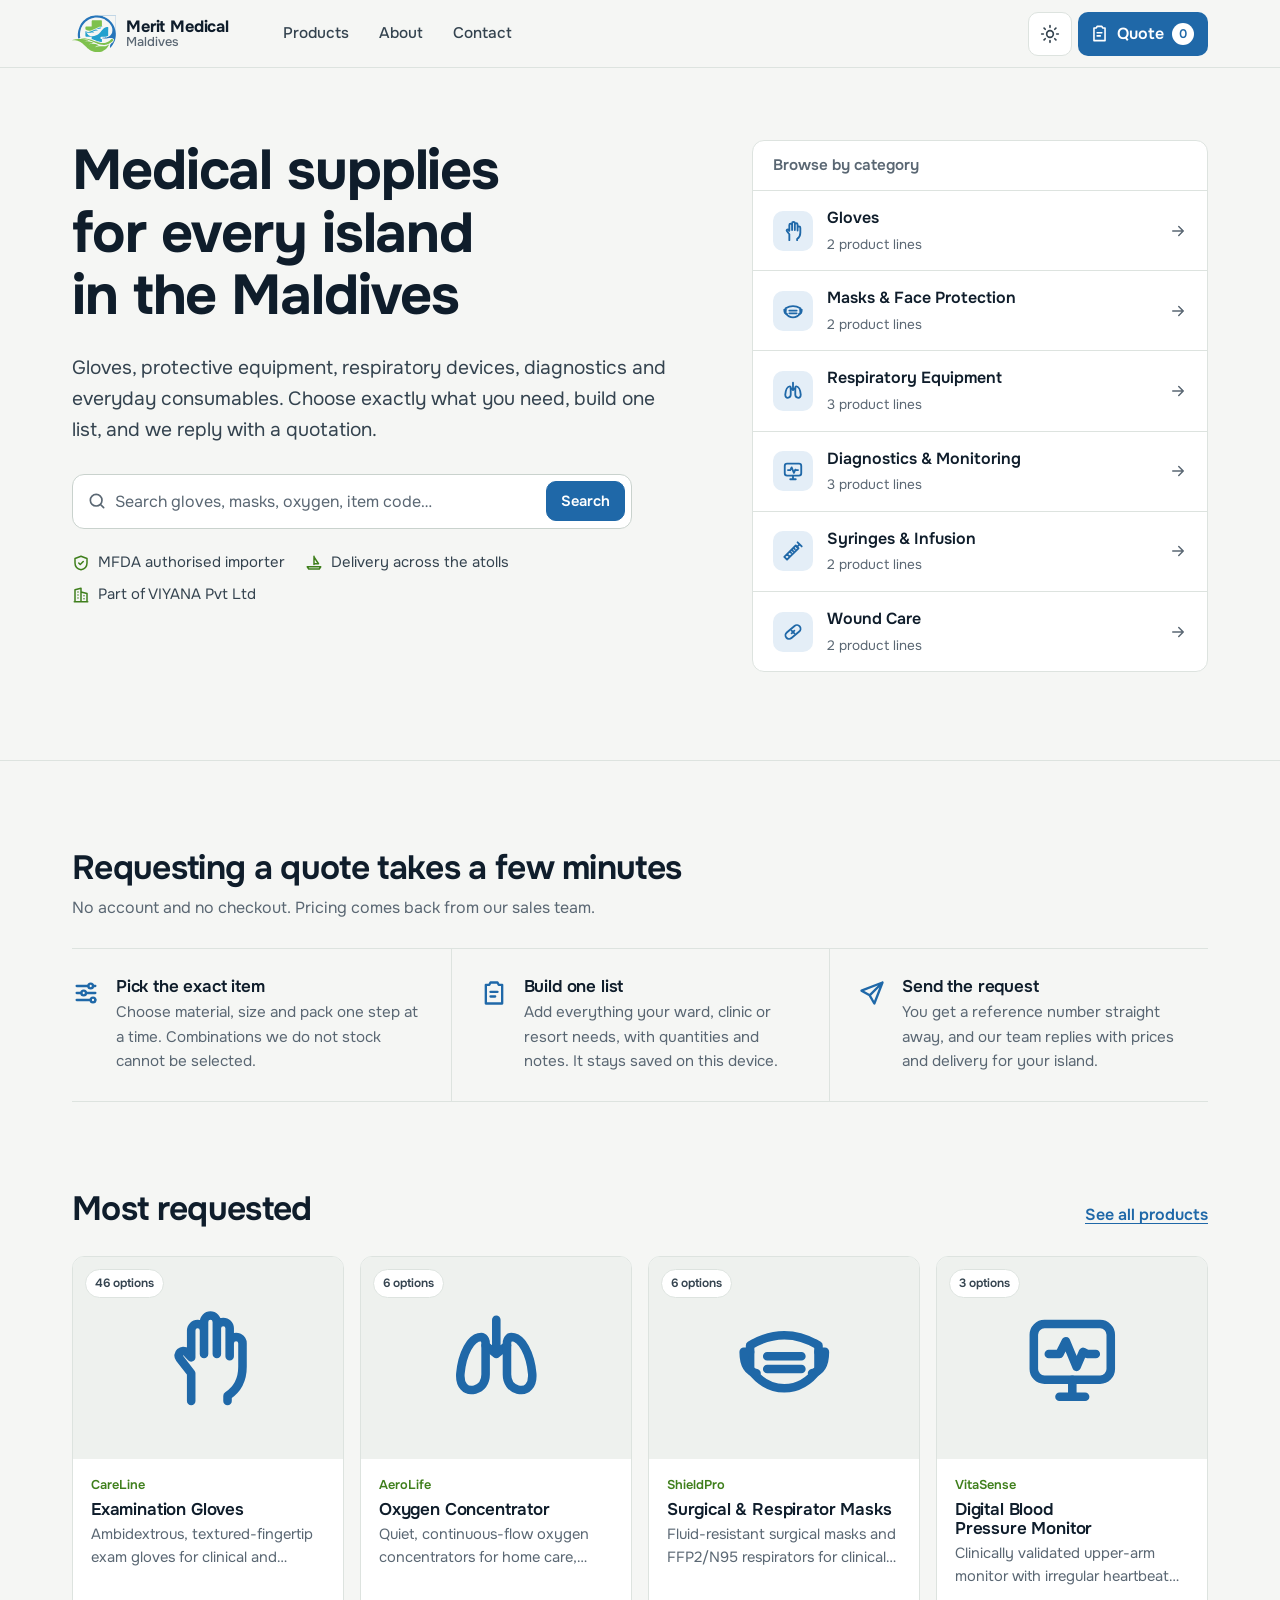
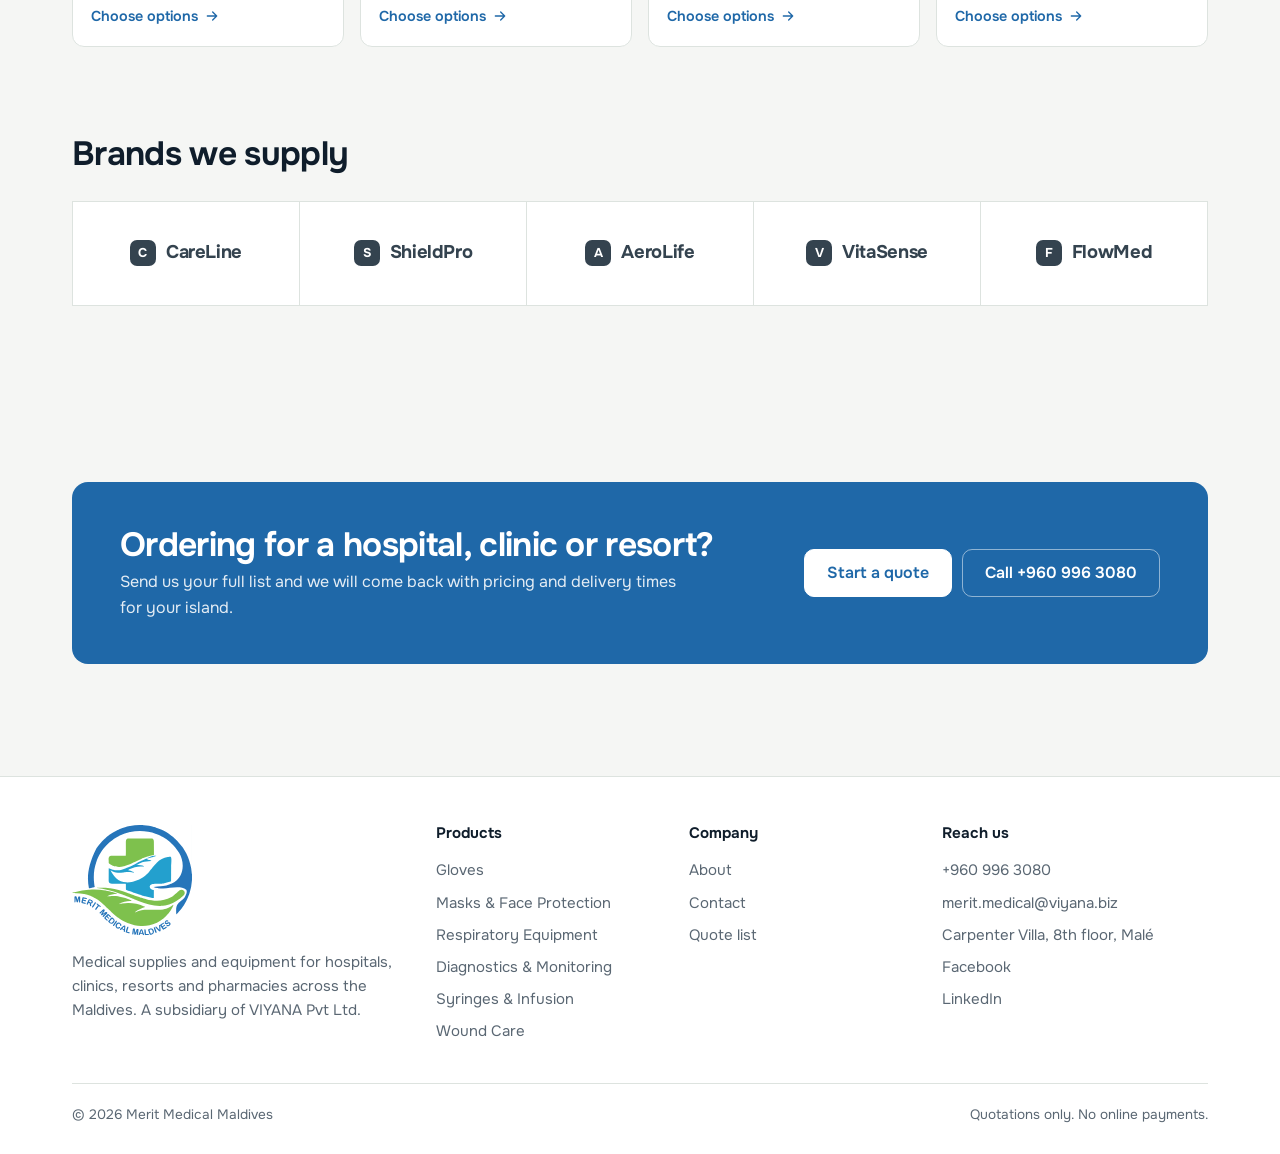
==== commit 418a2043: "Revert to the previous design (clean light/dark version) Co-Authored-By: Claude Opus 5.5 <noreply@an" ====
--- a/index.html
+++ b/index.html
@@ -3,14 +3,16 @@
 <head>
 <meta charset="utf-8">
 <meta name="viewport" content="width=device-width, initial-scale=1, viewport-fit=cover">
-<title>Merit Medical Maldives | Medical supplies for every island</title>
+<title>Merit Medical Maldives | Medical supplies and equipment</title>
 <meta name="description" content="Merit Medical Maldives supplies medical consumables, protective equipment and devices to hospitals, clinics, resorts and pharmacies across the Maldives. Browse the catalogue and request a quotation.">
-<meta name="theme-color" content="#f2f3ec">
+<meta name="theme-color" content="#f5f6f4" media="(prefers-color-scheme: light)">
+<meta name="theme-color" content="#0d151d" media="(prefers-color-scheme: dark)">
 <meta property="og:title" content="Merit Medical Maldives">
 <meta property="og:description" content="Medical supplies and equipment for hospitals, clinics, resorts and pharmacies across the Maldives.">
 <meta property="og:type" content="website">
 <link rel="icon" href="favicon.svg" type="image/svg+xml">
 <script>
+  // Apply the saved or system theme before first paint (no flash).
   (function () {
     var t = null;
     try { t = localStorage.getItem("mm_theme"); } catch (e) {}
@@ -20,7 +22,7 @@
 </script>
 <link rel="preconnect" href="https://fonts.googleapis.com">
 <link rel="preconnect" href="https://fonts.gstatic.com" crossorigin>
-<link rel="stylesheet" href="https://fonts.googleapis.com/css2?family=Gloock&family=Mona+Sans:wdth,wght@75..125,300..900&display=swap">
+<link rel="stylesheet" href="https://fonts.googleapis.com/css2?family=Onest:wght@400;500;600;700&display=swap">
 <link rel="stylesheet" href="styles.css">
 <script type="application/ld+json">
 {"@context":"https://schema.org","@type":"MedicalBusiness","name":"Merit Medical Maldives","parentOrganization":{"@type":"Organization","name":"VIYANA Pvt Ltd"},"telephone":"+960 996 3080","email":"merit.medical@viyana.biz","address":{"@type":"PostalAddress","streetAddress":"Carpenter Villa, 8th floor","addressLocality":"Malé","addressCountry":"MV"},"sameAs":["https://www.facebook.com/p/Merit-Medical-Maldives-61579658083510/","https://mv.linkedin.com/in/merit-medical-maldives-221072294"]}
@@ -29,66 +31,68 @@
 <body>
 <a class="skip" href="#app">Skip to content</a>
 
-<header class="hdr" id="hdr">
-  <button class="pill cart-btn" id="cartBtn" type="button" aria-haspopup="dialog" aria-controls="cart" aria-label="Quote list, 0 items">
-    <svg viewBox="0 0 24 24" fill="none" stroke="currentColor" stroke-width="2.2" stroke-linecap="round" stroke-linejoin="round" aria-hidden="true"><path d="M9 3h6l1 2h3v16H5V5h3z"/><path d="M9 11h6M9 15h4"/></svg>
-    <span>Quote</span><span class="count" id="cartCount">0</span>
-  </button>
-  <a class="brand" href="#home" aria-label="Merit Medical Maldives, home">
-    <svg class="brand-mark" viewBox="-0 -4 1004 848" aria-hidden="true"><use href="logo-mark.svg#m"/></svg>
-    <span class="brand-name">Merit<b>Medical</b></span>
-  </a>
-  <div class="hdr-right">
-    <button class="sq" id="themeBtn" type="button" aria-label="Switch to dark theme" title="Switch theme">
-      <svg class="i-sun" viewBox="0 0 24 24" fill="none" stroke="currentColor" stroke-width="2" stroke-linecap="round" aria-hidden="true"><circle cx="12" cy="12" r="4"/><path d="M12 2v2M12 20v2M4.9 4.9l1.4 1.4M17.7 17.7l1.4 1.4M2 12h2M20 12h2M4.9 19.1l1.4-1.4M17.7 6.3l1.4-1.4"/></svg>
-      <svg class="i-moon" viewBox="0 0 24 24" fill="none" stroke="currentColor" stroke-width="2" stroke-linecap="round" stroke-linejoin="round" aria-hidden="true"><path d="M20 14.5A8 8 0 0 1 9.5 4a8 8 0 1 0 10.5 10.5z"/></svg>
-    </button>
-    <button class="sq menu-btn" id="menuBtn" type="button" aria-label="Open menu" aria-expanded="false" aria-controls="menu">
-      <span class="bars" aria-hidden="true"><i></i><i></i></span>
-    </button>
+<header class="hdr">
+  <div class="wrap hdr-in">
+    <a class="brand" href="#home" aria-label="Merit Medical Maldives, home">
+      <svg class="brand-mark" viewBox="-0 -4 1004 848" aria-hidden="true"><use href="logo-mark.svg#m"/></svg>
+      <span class="brand-name">Merit Medical <span>Maldives</span></span>
+    </a>
+    <nav class="nav" aria-label="Main">
+      <a href="#catalogue" data-nav="catalogue">Products</a>
+      <a href="#about" data-nav="about">About</a>
+      <a href="#contact" data-nav="contact">Contact</a>
+    </nav>
+    <div class="hdr-actions">
+      <button class="icon-btn" id="themeBtn" type="button" aria-label="Switch to dark theme" title="Switch theme">
+        <svg class="i-sun" viewBox="0 0 24 24" fill="none" stroke="currentColor" stroke-width="2" stroke-linecap="round"><circle cx="12" cy="12" r="4"/><path d="M12 2v2M12 20v2M4.9 4.9l1.4 1.4M17.7 17.7l1.4 1.4M2 12h2M20 12h2M4.9 19.1l1.4-1.4M17.7 6.3l1.4-1.4"/></svg>
+        <svg class="i-moon" viewBox="0 0 24 24" fill="none" stroke="currentColor" stroke-width="2" stroke-linecap="round" stroke-linejoin="round"><path d="M20 14.5A8 8 0 0 1 9.5 4a8 8 0 1 0 10.5 10.5z"/></svg>
+      </button>
+      <button class="cart-btn" id="cartBtn" type="button" aria-haspopup="dialog" aria-controls="cart" aria-label="Quote list, 0 items">
+        <svg viewBox="0 0 24 24" fill="none" stroke="currentColor" stroke-width="2" stroke-linecap="round" stroke-linejoin="round"><path d="M9 3h6l1 2h3v16H5V5h3z"/><path d="M9 11h6M9 15h4"/></svg>
+        <span class="cart-label">Quote</span>
+        <span class="count" id="cartCount">0</span>
+      </button>
+      <button class="icon-btn menu-btn" id="menuBtn" type="button" aria-label="Open menu" aria-expanded="false" aria-controls="drawer">
+        <svg viewBox="0 0 24 24" fill="none" stroke="currentColor" stroke-width="2" stroke-linecap="round"><path d="M4 7h16M4 12h16M4 17h16"/></svg>
+      </button>
+    </div>
   </div>
 </header>
 
-<nav class="menu" id="menu" aria-label="Main" hidden>
-  <svg class="menu-bg" aria-hidden="true"><use href="contours.svg#b"/></svg>
-  <div class="menu-in">
-    <ul class="menu-links">
-      <li><a href="#home"><span>Home</span><em>Start here</em></a></li>
-      <li><a href="#catalogue"><span>Products</span><em>Full catalogue</em></a></li>
-      <li><a href="#quote"><span>Quote list</span><em>Your items</em></a></li>
-      <li><a href="#about"><span>About</span><em>Who we are</em></a></li>
-      <li><a href="#contact"><span>Contact</span><em>Talk to sales</em></a></li>
-    </ul>
-    <div class="menu-foot" id="menuFoot"></div>
-  </div>
+<nav class="drawer" id="drawer" aria-label="Mobile">
+  <a href="#home">Home</a>
+  <a href="#catalogue">Products</a>
+  <a href="#quote">Quote list</a>
+  <a href="#about">About</a>
+  <a href="#contact">Contact</a>
+  <div class="drawer-foot" id="drawerFoot"></div>
 </nav>
 
 <main id="app" tabindex="-1">
-  <noscript><div class="wrap" style="padding:120px 20px"><h1>Please turn on JavaScript</h1><p>The catalogue needs JavaScript. You can still call +960 996 3080 or email merit.medical@viyana.biz.</p></div></noscript>
+  <noscript><div class="wrap section"><h1>Please turn on JavaScript</h1><p>The catalogue needs JavaScript to configure products and build a quote. You can still call us on +960 996 3080 or email merit.medical@viyana.biz.</p></div></noscript>
 </main>
 
-<footer class="ftr deep">
-  <svg class="bg-contours" aria-hidden="true"><use href="contours.svg#b"/></svg>
+<footer class="ftr">
   <div class="wrap">
-    <p class="ftr-tag"><span class="sans">Care,</span> <span class="serif">delivered to</span> <span class="sans">every island.</span></p>
     <div class="ftr-grid">
       <div class="ftr-brand">
         <svg class="ftr-logo" viewBox="0 0 1000 919" role="img" aria-label="Merit Medical Maldives logo"><use href="logo-full.svg#m"/></svg>
+        <p>Medical supplies and equipment for hospitals, clinics, resorts and pharmacies across the Maldives. A subsidiary of VIYANA Pvt Ltd.</p>
       </div>
-      <div><h2>Catalogue</h2><ul id="ftrCats"></ul></div>
+      <div><h2>Products</h2><ul id="ftrCats"></ul></div>
       <div><h2>Company</h2><ul><li><a href="#about">About</a></li><li><a href="#contact">Contact</a></li><li><a href="#quote">Quote list</a></li></ul></div>
       <div><h2>Reach us</h2><ul id="ftrContact"></ul></div>
     </div>
-    <div class="ftr-bottom"><span>© <span id="yr"></span> Merit Medical Maldives. A subsidiary of VIYANA Pvt Ltd.</span><span>Quotations only. No online payments.</span></div>
+    <div class="ftr-bottom"><span>© <span id="yr"></span> Merit Medical Maldives</span><span>Quotations only. No online payments.</span></div>
   </div>
 </footer>
 
 <div class="scrim" id="scrim" hidden></div>
 <aside class="cart" id="cart" role="dialog" aria-modal="true" aria-labelledby="cartTitle" hidden>
   <div class="cart-head">
-    <h2 id="cartTitle"><span class="sans">Quote</span> <span class="serif">list</span></h2>
-    <button class="sq" id="cartClose" type="button" aria-label="Close quote list">
-      <svg viewBox="0 0 24 24" fill="none" stroke="currentColor" stroke-width="2" stroke-linecap="round" aria-hidden="true"><path d="M6 6l12 12M18 6L6 18"/></svg>
+    <h2 id="cartTitle">Quote list</h2>
+    <button class="icon-btn" id="cartClose" type="button" aria-label="Close quote list">
+      <svg viewBox="0 0 24 24" fill="none" stroke="currentColor" stroke-width="2" stroke-linecap="round"><path d="M6 6l12 12M18 6L6 18"/></svg>
     </button>
   </div>
   <div class="cart-body" id="cartBody"></div>
--- a/styles.css
+++ b/styles.css
@@ -1,511 +1,394 @@
 /* Merit Medical Maldives
-   VOICE   confident, clinical, a little bold; reads like race-day signage for a supply house
-   IDEA    a nautical depth chart: the brand mark and the atolls drawn as contour lines
-   PICTURE the logo as a topographic map; the cursor sweeps a lens that reveals it in colour
-   COLOUR  paper and deep-sea sections; electric leaf green from the logo as the one accent
-   TYPE    Mona Sans (expanded, heavy caps) against Gloock (high-contrast serif) */
+   Colour comes from the logo: ring blue, cross cyan, leaf green.
+   Light is the default (procurement teams work in daylight offices);
+   dark is offered through the header toggle. */
 
 :root{
-  --lime:#c9f23b; --blue:#2675ba; --cyan:#23a0ce; --leaf:#7ec14d;
-  --sans:"Mona Sans",ui-sans-serif,system-ui,-apple-system,"Segoe UI",Arial,sans-serif;
-  --serif:"Gloock",Georgia,"Times New Roman",serif;
+  --blue:#2675ba; --cyan:#23a0ce; --leaf:#7ec14d;
+  --font:"Onest",ui-sans-serif,system-ui,-apple-system,"Segoe UI",Roboto,Arial,sans-serif;
   --mono:ui-monospace,"SFMono-Regular",Menlo,Consolas,monospace;
+  --r:12px; --r-sm:10px; --max:1200px; --hdr:68px;
   --ease:cubic-bezier(.16,1,.3,1);
-  --max:1360px; --r:14px;
-  --deep:#0d1b1e; --deep-2:#132629; --on-deep:#eef1e8; --on-deep-2:#a9b8b2; --deep-line:rgba(201,242,59,.14);
 }
 :root,[data-theme=light]{
   color-scheme:light;
-  --paper:#f2f3ec; --paper-2:#e8eadf; --card:#fbfbf7;
-  --ink:#0d1b1e; --ink-2:#3a4a4c; --muted:#5f6c69; --line:rgba(13,27,30,.13); --line-2:rgba(13,27,30,.24);
-  --accent:#1f68a8; --danger:#b42335; --danger-soft:#f8e6e8;
-  --contour:rgba(13,27,30,.10); --logo-gap:var(--paper);
-  --shadow:0 2px 6px rgba(13,27,30,.06),0 24px 48px -20px rgba(13,27,30,.28);
+  --bg:#f5f6f4; --surface:#ffffff; --surface-2:#eef1ee; --sunk:#e8ece9;
+  --ink:#0f1d2b; --ink-2:#34434f; --muted:#5a6773;
+  --line:#dde3df; --line-2:#c9d2cd;
+  --brand:#1f68a8; --brand-hover:#185a92; --on-brand:#ffffff;
+  --brand-soft:#e4eef7; --leaf-ink:#3f7f1c; --leaf-soft:#e9f4df;
+  --danger:#b42335; --danger-soft:#fbe9eb;
+  --shadow:0 1px 2px rgba(15,29,43,.05),0 12px 32px -12px rgba(15,29,43,.22);
+  --logo-gap:var(--bg);
 }
 [data-theme=dark]{
   color-scheme:dark;
-  --paper:#0f1c1f; --paper-2:#15262a; --card:#132327;
-  --ink:#eef1e8; --ink-2:#c3cec9; --muted:#93a29d; --line:rgba(238,241,232,.12); --line-2:rgba(238,241,232,.24);
-  --accent:#c9f23b; --danger:#ff8a98; --danger-soft:#2c171b;
-  --contour:rgba(201,242,59,.09); --logo-gap:var(--paper);
-  --shadow:0 2px 6px rgba(0,0,0,.3),0 24px 48px -20px rgba(0,0,0,.7);
-  --deep:#081214; --deep-2:#0e1c1f;
+  --bg:#0d151d; --surface:#131e28; --surface-2:#192633; --sunk:#0a1118;
+  --ink:#e8eef3; --ink-2:#c0ccd6; --muted:#93a2af;
+  --line:#22313e; --line-2:#2f4252;
+  --brand:#4a9de0; --brand-hover:#68b0ea; --on-brand:#06131f;
+  --brand-soft:#132a3f; --leaf-ink:#9bd668; --leaf-soft:#18291a;
+  --danger:#ff8a98; --danger-soft:#2d151a;
+  --shadow:0 1px 2px rgba(0,0,0,.3),0 16px 40px -12px rgba(0,0,0,.6);
+  --logo-gap:var(--bg);
 }
 
 *,*::before,*::after{box-sizing:border-box}
-html{-webkit-text-size-adjust:100%;scroll-padding-top:96px}
-body{margin:0;background:var(--paper);color:var(--ink);font:16px/1.55 var(--sans);min-height:100vh;overflow-x:clip;-webkit-font-smoothing:antialiased;transition:background-color .35s,color .35s}
+html{-webkit-text-size-adjust:100%;scroll-padding-top:calc(var(--hdr) + 16px)}
+body{margin:0;background:var(--bg);color:var(--ink);font:16px/1.6 var(--font);min-height:100vh;overflow-x:clip;-webkit-font-smoothing:antialiased;transition:background-color .25s,color .25s}
 img,svg{display:block;max-width:100%}
 a{color:inherit}
 button,input,select,textarea{font:inherit;color:inherit}
 button{cursor:pointer}
-::selection{background:var(--lime);color:#0d1b1e}
-:focus-visible{outline:2px solid var(--accent);outline-offset:3px;border-radius:6px}
-.deep :focus-visible,.menu :focus-visible,.cart :focus-visible{outline-color:var(--lime)}
-input,textarea{caret-color:var(--accent)}
-html{scrollbar-color:var(--line-2) var(--paper)}
+::selection{background:color-mix(in srgb,var(--brand) 26%,transparent);color:var(--ink)}
+:focus-visible{outline:2px solid var(--brand);outline-offset:2px;border-radius:6px}
+input,textarea{caret-color:var(--brand)}
+html{scrollbar-color:var(--line-2) var(--bg)}
 .sr-only{position:absolute;width:1px;height:1px;overflow:hidden;clip:rect(0 0 0 0);white-space:nowrap}
-.skip{position:absolute;left:-999px;top:8px;z-index:200;background:var(--lime);color:#0d1b1e;padding:10px 14px;border-radius:999px;font-weight:700}
+.skip{position:absolute;left:-999px;top:8px;z-index:100;background:var(--brand);color:var(--on-brand);padding:10px 14px;border-radius:8px;font-weight:600}
 .skip:focus{left:8px}
 .wrap{width:100%;max-width:var(--max);margin:0 auto;padding:0 20px}
-@media(min-width:900px){.wrap{padding:0 40px}}
+@media(min-width:900px){.wrap{padding:0 32px}}
 
 /* type */
-.sans{font-family:var(--sans);font-weight:800;font-variation-settings:"wdth" 112;text-transform:uppercase;letter-spacing:-.02em}
-.serif{font-family:var(--serif);font-weight:400;text-transform:uppercase;letter-spacing:-.01em;color:var(--accent)}
-.deep .serif,.menu .serif,.cart .serif{color:var(--lime)}
-h1,h2,h3{margin:0 0 .4em;line-height:1;letter-spacing:-.02em;text-wrap:balance}
-h1{font-size:clamp(2.4rem,7vw,5.6rem);font-weight:800;font-variation-settings:"wdth" 112;text-transform:uppercase}
-h2{font-size:clamp(2rem,5vw,4rem);font-weight:800;font-variation-settings:"wdth" 112;text-transform:uppercase}
-h3{font-size:1.08rem;font-weight:700;letter-spacing:-.01em;line-height:1.2}
+h1,h2,h3{line-height:1.12;margin:0 0 .45em;letter-spacing:-.02em;text-wrap:balance;font-weight:650}
+h1{font-size:clamp(2rem,5.2vw,3.5rem);font-weight:700}
+h2{font-size:clamp(1.5rem,3vw,2.1rem)}
+h3{font-size:1.06rem;letter-spacing:-.01em;font-weight:600}
 p{margin:0 0 1em}
-.lead{font-size:clamp(1.05rem,1.5vw,1.2rem);color:var(--ink-2);max-width:56ch;line-height:1.55}
+.lead{font-size:clamp(1.05rem,1.6vw,1.2rem);color:var(--ink-2);max-width:58ch}
 .muted{color:var(--muted)}
-.cap{font-size:.72rem;font-weight:700;letter-spacing:.08em;text-transform:uppercase;font-variation-settings:"wdth" 110}
-.sku{font:500 .8rem/1.3 var(--mono);color:var(--muted)}
+.sku{font:500 .82rem/1.3 var(--mono);color:var(--muted);letter-spacing:.01em}
 .num{font-variant-numeric:tabular-nums}
 
-/* contour textures */
-.bg-contours,.menu-bg{position:absolute;inset:0;width:100%;height:100%;pointer-events:none;color:var(--contour);stroke-width:1;z-index:0}
-.deep .bg-contours,.menu-bg,.gallery .bg-contours,.summary .bg-contours{color:var(--deep-line)}
-.deep{position:relative;background:var(--deep);color:var(--on-deep);isolation:isolate}
-.deep>*:not(.bg-contours){position:relative;z-index:1}
-
 /* header */
-.hdr{position:fixed;top:0;left:0;right:0;z-index:60;display:grid;grid-template-columns:1fr auto 1fr;align-items:center;gap:12px;padding:14px 16px;pointer-events:none;transition:transform .5s var(--ease)}
-@media(min-width:900px){.hdr{padding:18px 28px}}
-.hdr>*{pointer-events:auto}
-.hdr.hide{transform:translateY(-120%)}
-.pill{display:inline-flex;align-items:center;gap:8px;height:44px;padding:0 16px 0 14px;border-radius:999px;border:0;background:var(--lime);color:#0d1b1e;font-weight:800;font-size:.84rem;letter-spacing:.05em;text-transform:uppercase;font-variation-settings:"wdth" 112;text-decoration:none;transition:transform .25s var(--ease),background-color .2s}
-.pill:hover{background:#d8ff52;transform:translateY(-1px)}
-.pill svg{width:18px;height:18px}
-.cart-btn{justify-self:start}
-.cart-btn .count{min-width:22px;height:22px;padding:0 6px;border-radius:11px;background:#0d1b1e;color:var(--lime);font-size:.76rem;line-height:22px;text-align:center;font-variant-numeric:tabular-nums}
-.cart-btn.bump{animation:bump .55s var(--ease)}
-@keyframes bump{30%{transform:scale(1.12) rotate(-3deg)}}
-.brand{justify-self:center;display:flex;align-items:center;gap:10px;text-decoration:none;padding:5px 14px 5px 6px;border-radius:999px;background:color-mix(in srgb,var(--paper) 84%,transparent);backdrop-filter:blur(10px);-webkit-backdrop-filter:blur(10px)}
-.brand-mark{width:40px;height:auto}
-.brand-name{font-size:.9rem;font-weight:500;letter-spacing:.03em;text-transform:uppercase;font-variation-settings:"wdth" 122;line-height:1;display:none}
-.brand-name b{font-weight:850;margin-left:5px}
-@media(min-width:560px){.brand-name{display:inline}}
-.hdr-right{justify-self:end;display:flex;gap:8px}
-.sq{display:inline-grid;place-items:center;width:44px;height:44px;border-radius:12px;border:1.5px solid var(--line-2);background:color-mix(in srgb,var(--paper) 84%,transparent);backdrop-filter:blur(10px);-webkit-backdrop-filter:blur(10px);color:var(--ink);transition:border-color .2s,color .2s}
-.sq:hover{border-color:var(--ink)}
-.sq svg{width:20px;height:20px}
+.hdr{position:sticky;top:0;z-index:50;height:var(--hdr);background:var(--bg);border-bottom:1px solid var(--line);transition:background-color .25s}
+.hdr-in{display:flex;align-items:center;gap:12px;height:100%}
+.brand{display:flex;align-items:center;gap:10px;text-decoration:none;min-width:0}
+.brand-mark{width:44px;height:auto;flex:none}
+.brand-name{font-weight:700;font-size:1.02rem;letter-spacing:-.01em;line-height:1.1;white-space:nowrap}
+.brand-name span{display:block;font-weight:500;font-size:.8rem;color:var(--muted);letter-spacing:0}
+.nav{display:none;gap:2px;margin-left:28px}
+.nav a{text-decoration:none;color:var(--ink-2);padding:8px 14px;border-radius:8px;font-weight:500;font-size:.96rem;transition:background-color .15s,color .15s}
+.nav a:hover{background:var(--surface-2);color:var(--ink)}
+.nav a.on{color:var(--brand);background:var(--brand-soft)}
+.hdr-actions{display:flex;align-items:center;gap:6px;margin-left:auto}
+.icon-btn{display:inline-grid;place-items:center;width:44px;height:44px;border-radius:10px;border:1px solid var(--line);background:var(--surface);color:var(--ink-2);transition:background-color .15s,border-color .15s,color .15s}
+.icon-btn:hover{border-color:var(--line-2);color:var(--ink)}
+.icon-btn svg{width:20px;height:20px}
 [data-theme=light] .i-moon,[data-theme=dark] .i-sun{display:none}
-.bars{display:grid;gap:5px;width:18px}
-.bars i{display:block;height:2px;background:currentColor;border-radius:2px;transition:transform .4s var(--ease)}
-.menu-open .bars i:first-child{transform:translateY(3.5px) rotate(45deg)}
-.menu-open .bars i:last-child{transform:translateY(-3.5px) rotate(-45deg)}
-.menu-open .hdr .sq,.menu-open .hdr .brand{background:transparent;color:var(--on-deep);border-color:rgba(238,241,232,.3);--logo-gap:var(--deep)}
-
-/* full-screen menu */
-.menu{position:fixed;inset:0;z-index:55;background:var(--deep);color:var(--on-deep);clip-path:circle(0 at calc(100% - 46px) 40px);transition:clip-path .8s var(--ease);overflow:auto}
-.menu.open{clip-path:circle(150% at calc(100% - 46px) 40px)}
-.menu[hidden]{display:none}
-.menu-in{position:relative;z-index:1;min-height:100%;display:flex;flex-direction:column;justify-content:space-between;padding:100px 20px 32px;max-width:var(--max);margin:0 auto}
-@media(min-width:900px){.menu-in{padding:120px 40px 40px}}
-.menu-links{list-style:none;margin:0;padding:0}
-.menu-links li{border-bottom:1px solid rgba(238,241,232,.12);overflow:hidden}
-.menu-links a{display:flex;align-items:baseline;justify-content:space-between;gap:16px;padding:12px 0;text-decoration:none}
-.menu-links span{font-size:clamp(2.4rem,8vw,6.2rem);font-weight:850;text-transform:uppercase;font-variation-settings:"wdth" 120;letter-spacing:-.035em;line-height:.95;transition:color .25s,transform .5s var(--ease);display:inline-block}
-.menu-links em{font-style:normal;font-family:var(--serif);text-transform:uppercase;color:var(--lime);font-size:clamp(.9rem,1.6vw,1.3rem);opacity:0;transform:translateX(-12px);transition:opacity .3s,transform .5s var(--ease);white-space:nowrap}
-.menu-links a:hover span,.menu-links a:focus-visible span{color:var(--lime);transform:translateX(12px)}
-.menu-links a:hover em,.menu-links a:focus-visible em{opacity:1;transform:none}
-@media(hover:none){.menu-links em{opacity:.85;transform:none}}
-.menu.open .menu-links li{animation:rise .8s var(--ease) both}
-.menu.open .menu-links li:nth-child(2){animation-delay:.05s}.menu.open .menu-links li:nth-child(3){animation-delay:.1s}.menu.open .menu-links li:nth-child(4){animation-delay:.15s}.menu.open .menu-links li:nth-child(5){animation-delay:.2s}
-@keyframes rise{from{transform:translateY(48px);opacity:0}}
-.menu-foot{display:flex;flex-wrap:wrap;gap:12px 28px;margin-top:40px;color:var(--on-deep-2);font-size:.95rem}
-.menu-foot a{color:var(--on-deep);text-decoration:none;font-weight:600}
-.menu-foot a:hover{color:var(--lime)}
+.cart-btn{display:inline-flex;align-items:center;gap:8px;height:44px;padding:0 14px 0 12px;border-radius:10px;border:0;background:var(--brand);color:var(--on-brand);font-weight:600;transition:background-color .15s}
+.cart-btn:hover{background:var(--brand-hover)}
+.cart-btn svg{width:19px;height:19px}
+.cart-btn .count{min-width:22px;height:22px;padding:0 6px;border-radius:11px;background:var(--on-brand);color:var(--brand);font-size:.78rem;line-height:22px;text-align:center;font-variant-numeric:tabular-nums}
+.cart-btn.bump{animation:bump .45s var(--ease)}
+@keyframes bump{30%{transform:scale(1.08)}}
+.menu-btn{display:inline-grid}
+@media(max-width:420px){.cart-label{display:none}.brand-name{font-size:.94rem}}
+@media(min-width:900px){.nav{display:flex}.menu-btn{display:none}}
+
+/* mobile drawer */
+.drawer{position:fixed;inset:var(--hdr) 0 0 0;z-index:49;background:var(--bg);padding:12px 20px 32px;display:flex;flex-direction:column;opacity:0;visibility:hidden;transform:translateY(-6px);transition:opacity .2s,transform .25s var(--ease),visibility 0s .25s}
+.drawer.open{opacity:1;visibility:visible;transform:none;transition:opacity .2s,transform .25s var(--ease)}
+.drawer a{text-decoration:none;font-size:1.35rem;font-weight:600;padding:16px 2px;border-bottom:1px solid var(--line)}
+.drawer-foot{margin-top:auto;color:var(--muted);font-size:.95rem;line-height:1.8}
+.drawer-foot a{color:var(--brand);font-weight:600;text-decoration:none}
 
 /* buttons */
-.btn{display:inline-flex;align-items:center;justify-content:center;gap:10px;min-height:52px;padding:0 24px;border-radius:999px;border:1.5px solid var(--ink);background:transparent;color:var(--ink);font-weight:800;font-size:.84rem;letter-spacing:.06em;text-transform:uppercase;font-variation-settings:"wdth" 112;text-decoration:none;transition:background-color .2s,color .2s,border-color .2s,transform .2s var(--ease);white-space:nowrap}
-.btn:hover{background:var(--ink);color:var(--paper)}
-.btn:active{transform:scale(.97)}
-.btn.primary{background:var(--lime);border-color:var(--lime);color:#0d1b1e}
-.btn.primary:hover{background:#d8ff52;border-color:#d8ff52;color:#0d1b1e}
-.deep .btn:not(.primary),.summary .btn:not(.primary),.cart .btn:not(.primary){border-color:rgba(238,241,232,.45);color:var(--on-deep)}
-.deep .btn:not(.primary):hover,.summary .btn:not(.primary):hover,.cart .btn:not(.primary):hover{background:var(--on-deep);color:#0d1b1e}
-.btn[disabled]{opacity:.4;cursor:not-allowed;transform:none}
-.btn.sm{min-height:42px;padding:0 16px;font-size:.76rem}
+.btn{display:inline-flex;align-items:center;justify-content:center;gap:8px;min-height:48px;padding:0 22px;border-radius:10px;border:1px solid var(--line-2);background:var(--surface);color:var(--ink);font-weight:600;text-decoration:none;transition:background-color .15s,border-color .15s,transform .1s;white-space:nowrap}
+.btn:hover{border-color:var(--ink-2)}
+.btn:active{transform:translateY(1px)}
+.btn.primary{background:var(--brand);border-color:var(--brand);color:var(--on-brand)}
+.btn.primary:hover{background:var(--brand-hover);border-color:var(--brand-hover)}
+.btn[disabled]{opacity:.45;cursor:not-allowed;transform:none}
+.btn.sm{min-height:40px;padding:0 14px;font-size:.92rem}
 .btn.block{width:100%}
 .btn svg{width:18px;height:18px}
-.link{color:inherit;font-weight:700;text-decoration:underline;text-decoration-color:var(--accent);text-decoration-thickness:3px;text-underline-offset:5px}
-.link:hover{text-decoration-thickness:5px}
-.textbtn{background:none;border:0;padding:8px;border-radius:8px;color:var(--muted);font-size:.88rem;display:inline-flex;gap:6px;align-items:center}
+.link{color:var(--brand);font-weight:600;text-decoration:underline;text-underline-offset:3px;text-decoration-thickness:1px}
+.link:hover{text-decoration-thickness:2px}
+.textbtn{background:none;border:0;padding:8px;border-radius:8px;color:var(--muted);font-size:.9rem;display:inline-flex;gap:6px;align-items:center}
 .textbtn:hover{color:var(--danger);background:var(--danger-soft)}
 .textbtn svg{width:16px;height:16px}
 
-main{outline:none;min-height:70vh}
-.page{animation:pageIn .6s var(--ease) both}
-@keyframes pageIn{from{opacity:.001;transform:translateY(14px)}}
-.sec{padding:96px 0;position:relative}
-@media(min-width:900px){.sec{padding:140px 0}}
-.sec-head{display:flex;flex-wrap:wrap;align-items:flex-end;justify-content:space-between;gap:16px 40px;margin-bottom:44px}
+main{outline:none;min-height:60vh}
+.section{padding:56px 0}
+@media(min-width:900px){.section{padding:88px 0}}
+.sec-head{display:flex;flex-wrap:wrap;align-items:baseline;justify-content:space-between;gap:8px 24px;margin-bottom:28px}
 .sec-head h2{margin:0}
-.sec-head p{margin:0;max-width:40ch;color:var(--muted)}
-.deep .sec-head p{color:var(--on-deep-2)}
-.title-mix{line-height:.9}
-.title-mix .sans,.title-mix .serif{display:block}
-
-/* ============ HERO ============ */
-.hero{position:relative;min-height:100svh;overflow:hidden;padding:84px 0 32px;display:flex;flex-direction:column;align-items:center;justify-content:center}
-.hero-stage{position:relative;width:100%;display:grid;place-items:center}
-.hero-art{position:relative;width:min(90vw,62svh,780px);aspect-ratio:1539/1380;--r:clamp(100px,14vw,180px);touch-action:pan-y}
-.hero-lines{position:absolute;inset:0;width:100%;height:100%;color:var(--ink);stroke-width:1.1}
-.hero-lines .co{opacity:.4}
-.hero-lines .ci{opacity:.9}
-.hero-color{position:absolute;left:16.63%;top:18.54%;width:66.81%;height:62.99%;-webkit-mask-image:radial-gradient(circle var(--r) at var(--mx,50%) var(--my,46%),#000 55%,transparent 100%);mask-image:radial-gradient(circle var(--r) at var(--mx,50%) var(--my,46%),#000 55%,transparent 100%)}
-.hero-color svg{width:100%;height:100%}
-.hero.locked .hero-color{-webkit-mask-image:none;mask-image:none;animation:flood .9s var(--ease)}
-@keyframes flood{from{clip-path:circle(10% at 50% 50%)}to{clip-path:circle(75% at 50% 50%)}}
-.hero-copy{position:relative;z-index:3;text-align:center;margin-top:-2vh;padding:0 20px}
-.hero-title{font-size:clamp(2.7rem,10vw,9.6rem);margin:0;line-height:.84;letter-spacing:-.04em}
-.hero-title .sans{display:block;font-variation-settings:"wdth" 122;font-weight:850}
-.hero-title .serif{display:block;font-size:.88em;margin-top:.06em}
-.hero-sub{max-width:46ch;margin:18px auto 0;color:var(--ink-2);font-size:clamp(.98rem,1.3vw,1.1rem)}
-.hero-search{display:flex;gap:6px;align-items:center;max-width:520px;margin:22px auto 0;padding:6px 6px 6px 18px;border-radius:999px;background:var(--card);border:1.5px solid var(--line-2);transition:border-color .2s,box-shadow .2s}
-.hero-search:focus-within{border-color:var(--ink);box-shadow:0 0 0 5px color-mix(in srgb,var(--lime) 55%,transparent)}
-.hero-search svg{width:20px;height:20px;color:var(--muted);flex:none}
-.hero-search input{flex:1;min-width:0;border:0;background:transparent;outline:none;font-size:1rem;padding:10px 0}
-.hero-search input::placeholder{color:var(--muted)}
-.hero-card{position:absolute;left:clamp(16px,3vw,40px);bottom:clamp(20px,4vh,40px);z-index:4;width:210px;padding:14px 16px 14px;border:1.5px solid var(--line-2);border-radius:14px;background:var(--card);text-decoration:none;display:none;transition:border-color .2s,transform .3s var(--ease)}
-.hero-card:hover{border-color:var(--ink);transform:translateY(-3px)}
-@media(min-width:1100px){.hero-card{display:block}}
-.hero-card .big{display:block;font-family:var(--serif);font-size:3rem;line-height:1;margin:8px 0 0;color:var(--accent)}
-.hero-card .go{font-size:.76rem;font-weight:800;letter-spacing:.06em;text-transform:uppercase;font-variation-settings:"wdth" 112;display:inline-flex;gap:6px;align-items:center;margin-top:8px}
-.hero-card .go svg{width:16px;height:16px;transition:transform .3s var(--ease)}
-.hero-card:hover .go svg{transform:translateX(4px)}
-.lock{position:absolute;right:clamp(16px,3vw,40px);bottom:clamp(20px,4vh,40px);z-index:4;display:flex;align-items:center;gap:12px}
-.lock small{font-size:.66rem;font-weight:800;letter-spacing:.1em;text-transform:uppercase;font-variation-settings:"wdth" 112;color:var(--ink-2);text-align:right;line-height:1.3}
-.lock button{width:54px;height:54px;border-radius:14px;border:0;background:var(--lime);color:#0d1b1e;display:grid;place-items:center;transition:transform .25s var(--ease)}
-.lock button:hover{transform:scale(1.07) rotate(-4deg)}
-.lock svg{width:24px;height:24px}
-@media(max-width:899px){
-  .hero{min-height:auto;justify-content:flex-start;padding-top:76px}
-  .hero-art{width:min(94vw,520px)}
-  .hero-copy{margin-top:0}
-  .lock{top:calc(76px + min(94vw,520px)*.897 - 88px);bottom:auto;right:14px}
-  .lock small{display:none}
-}
-
-/* ============ STATEMENT ============ */
-.statement{padding:120px 0 140px;overflow:hidden}
-@media(min-width:900px){.statement{padding:180px 0 200px}}
-.stmt-meta{display:flex;flex-direction:column;align-items:center;gap:12px;margin-bottom:48px;color:var(--on-deep-2)}
-.stmt-meta svg{width:48px;height:auto;--logo-gap:var(--deep)}
-.stmt{font-size:clamp(2rem,5.6vw,5.4rem);line-height:.98;letter-spacing:-.035em;margin:0 auto;max-width:15ch;text-align:center;font-weight:850;font-variation-settings:"wdth" 112;text-transform:uppercase}
-.stmt .w{display:inline;color:rgba(238,241,232,.14);transition:color .6s var(--ease)}
-.stmt .w.on{color:var(--on-deep)}
-.stmt .w.serif{font-weight:400}
-.stmt .w.serif.on{color:var(--lime)}
-
-/* ============ MARQUEE ============ */
-.marquee{overflow:hidden;padding:26px 0;border-bottom:1.5px solid var(--line)}
-.track{display:flex;width:max-content;will-change:transform}
-.track>span{font-size:clamp(3rem,10vw,9rem);line-height:1;white-space:nowrap;padding-right:.3em;letter-spacing:-.035em;display:inline-flex;align-items:center;gap:.3em}
-.track .sans{font-weight:850;font-variation-settings:"wdth" 125}
-.track .outline{color:transparent;-webkit-text-stroke:1.5px var(--ink)}
-.track .star{width:.55em;height:.55em;flex:none;color:var(--accent)}
-
-/* ============ HALL (categories) ============ */
-.hall-grid{display:grid;gap:14px;grid-template-columns:repeat(auto-fill,minmax(min(100%,300px),1fr))}
-.hall-tile{position:relative;display:flex;flex-direction:column;justify-content:space-between;min-height:350px;padding:22px;border:1.5px solid rgba(238,241,232,.14);border-radius:var(--r);text-decoration:none;overflow:hidden;background:rgba(238,241,232,.015);transition:border-color .3s,background-color .3s}
-.hall-tile:hover{border-color:var(--lime);background:var(--deep-2)}
-.hall-top{display:flex;justify-content:space-between;align-items:flex-start;gap:10px}
-.hall-top .cap{color:var(--on-deep-2)}
-.hall-top .n{font-family:var(--serif);color:var(--lime);font-size:1.7rem;line-height:1}
-.hall-ico{position:relative;width:44%;max-width:150px;aspect-ratio:1;margin:20px auto;color:var(--on-deep)}
-.hall-ico svg{position:absolute;inset:0;width:100%;height:100%;transition:opacity .35s,transform .7s var(--ease)}
-.hall-ico .on{opacity:0;color:var(--lime);transform:scale(.7) rotate(-10deg)}
-.hall-tile:hover .hall-ico .off{opacity:0;transform:scale(1.2) rotate(8deg)}
-.hall-tile:hover .hall-ico .on{opacity:1;transform:none}
-.hall-tile h3{font-size:clamp(1.3rem,2vw,1.7rem);font-weight:850;text-transform:uppercase;font-variation-settings:"wdth" 116;letter-spacing:-.02em;margin:0}
-.hall-tile p{margin:6px 0 0;color:var(--on-deep-2);font-size:.92rem}
-
-/* ============ LAPS ============ */
-.laps{display:grid;border-top:1.5px solid var(--ink)}
-@media(min-width:900px){.laps{grid-template-columns:repeat(3,minmax(0,1fr))}}
-.lap{padding:32px 0;border-bottom:1.5px solid var(--line);display:grid;gap:10px;align-content:start}
-@media(min-width:900px){.lap{padding:40px 36px 44px 0;border-bottom:0}.lap+.lap{padding-left:36px;border-left:1.5px solid var(--line)}}
-.lap .word{font-family:var(--serif);font-size:clamp(3.2rem,6.4vw,6rem);line-height:.88;text-transform:uppercase;color:var(--accent)}
-.lap h3{font-size:1rem;text-transform:uppercase;font-variation-settings:"wdth" 112;font-weight:800}
-.lap p{margin:0;color:var(--muted);max-width:36ch}
-
-/* ============ PRODUCTS ============ */
-.grid-products{display:grid;gap:14px;grid-template-columns:repeat(auto-fill,minmax(min(100%,270px),1fr))}
-.pcard{position:relative;display:flex;flex-direction:column;background:var(--card);border:1.5px solid var(--line);border-radius:var(--r);overflow:hidden;text-decoration:none;transition:border-color .25s,transform .45s var(--ease)}
-.pcard:hover{border-color:var(--ink);transform:translateY(-5px)}
-.pimg{position:relative;aspect-ratio:4/3;display:grid;place-items:center;overflow:hidden;background:var(--paper-2)}
-.pimg svg{width:36%;height:auto;color:var(--ink);transition:transform .7s var(--ease),color .3s}
-.pcard:hover .pimg svg{transform:scale(1.1) rotate(-5deg);color:var(--accent)}
+.sec-head p{margin:0;max-width:52ch;color:var(--muted)}
+
+/* hero */
+.hero{padding:40px 0 56px;border-bottom:1px solid var(--line)}
+@media(min-width:960px){.hero{padding:72px 0 88px}}
+.hero-grid{display:grid;gap:40px;align-items:start}
+@media(min-width:960px){.hero-grid{grid-template-columns:minmax(0,1.15fr) minmax(0,.85fr);gap:64px}}
+.hero h1{max-width:15ch}
+.search{display:flex;align-items:center;gap:8px;background:var(--surface);border:1px solid var(--line-2);border-radius:12px;padding:6px 6px 6px 14px;max-width:560px;margin-top:28px;transition:border-color .15s,box-shadow .15s}
+.search:focus-within{border-color:var(--brand);box-shadow:0 0 0 4px color-mix(in srgb,var(--brand) 16%,transparent)}
+.search svg{width:20px;height:20px;color:var(--muted);flex:none}
+.search input{flex:1;min-width:0;border:0;background:transparent;outline:none;font-size:1rem;padding:8px 0}
+.search input::placeholder{color:var(--muted)}
+.trust{display:flex;flex-wrap:wrap;gap:8px 20px;margin-top:22px;color:var(--ink-2);font-size:.93rem}
+.trust span{display:inline-flex;align-items:center;gap:8px}
+.trust svg{width:18px;height:18px;color:var(--leaf-ink);flex:none}
+
+/* category directory (hero right) */
+.dir{background:var(--surface);border:1px solid var(--line);border-radius:var(--r);overflow:hidden}
+.dir h2{font-size:.95rem;font-weight:600;color:var(--muted);margin:0;padding:16px 20px;border-bottom:1px solid var(--line);letter-spacing:0}
+.dir a{display:flex;align-items:center;gap:14px;padding:14px 20px;text-decoration:none;border-bottom:1px solid var(--line);transition:background-color .15s}
+.dir a:last-child{border-bottom:0}
+.dir a:hover{background:var(--surface-2)}
+.dir .ico{width:40px;height:40px;border-radius:10px;display:grid;place-items:center;background:var(--brand-soft);color:var(--brand);flex:none}
+.dir .ico svg{width:22px;height:22px}
+.dir b{display:block;font-weight:600}
+.dir small{color:var(--muted);font-size:.85rem}
+.dir .arr{margin-left:auto;color:var(--muted);width:18px;height:18px;flex:none;transition:transform .2s var(--ease)}
+.dir a:hover .arr{transform:translateX(3px);color:var(--brand)}
+
+/* how it works: one strip, not cards */
+.how{display:grid;gap:0;border-top:1px solid var(--line);border-bottom:1px solid var(--line)}
+@media(min-width:800px){.how{grid-template-columns:repeat(3,minmax(0,1fr))}}
+.how div{padding:24px 0;display:flex;gap:16px}
+@media(min-width:800px){.how div{padding:28px 28px 28px 0}.how div+div{padding-left:28px;border-left:1px solid var(--line)}}
+@media(max-width:799px){.how div+div{border-top:1px solid var(--line)}}
+.how svg{width:28px;height:28px;color:var(--brand);flex:none;margin-top:2px}
+.how h3{margin-bottom:4px}
+.how p{margin:0;color:var(--muted);font-size:.95rem}
+
+/* products */
+.grid-products{display:grid;gap:16px;grid-template-columns:repeat(auto-fill,minmax(min(100%,250px),1fr))}
+.pcard{display:flex;flex-direction:column;background:var(--surface);border:1px solid var(--line);border-radius:var(--r);overflow:hidden;text-decoration:none;transition:border-color .2s,transform .25s var(--ease)}
+.pcard:hover{border-color:var(--line-2);transform:translateY(-2px)}
+.pimg{aspect-ratio:4/3;display:grid;place-items:center;background:var(--surface-2);position:relative;overflow:hidden}
 .pimg img{width:100%;height:100%;object-fit:cover}
-.pimg .tag{position:absolute;left:12px;top:12px;font-size:.66rem;font-weight:800;letter-spacing:.07em;text-transform:uppercase;font-variation-settings:"wdth" 110;padding:5px 10px;border-radius:999px;background:var(--lime);color:#0d1b1e}
+.pimg svg{width:38%;height:auto;color:var(--brand)}
+.pimg .tag{position:absolute;left:12px;top:12px;font-size:.75rem;font-weight:600;padding:4px 9px;border-radius:999px;background:var(--surface);color:var(--ink-2);border:1px solid var(--line)}
 .pbody{padding:16px 18px 18px;display:flex;flex-direction:column;gap:4px;flex:1}
-.pbody .brandline{font-size:.7rem;font-weight:800;letter-spacing:.09em;text-transform:uppercase;color:var(--muted);font-variation-settings:"wdth" 110}
-.pbody h3{margin:0;font-size:1.1rem;font-weight:850;text-transform:uppercase;font-variation-settings:"wdth" 112;letter-spacing:-.01em}
+.pbody .brandline{font-size:.8rem;font-weight:600;color:var(--leaf-ink)}
+.pbody h3{margin:0}
 .pbody p{margin:0;font-size:.92rem;color:var(--muted);display:-webkit-box;-webkit-line-clamp:2;-webkit-box-orient:vertical;overflow:hidden}
-.pbody .go{margin-top:auto;padding-top:14px;font-weight:800;font-size:.74rem;letter-spacing:.07em;text-transform:uppercase;font-variation-settings:"wdth" 112;display:inline-flex;align-items:center;gap:8px}
-.pbody .go svg{width:16px;height:16px;transition:transform .3s var(--ease)}
-.pcard:hover .go svg{transform:translateX(6px)}
-
-/* ============ BRANDS ============ */
-.brands{display:grid;grid-template-columns:repeat(auto-fit,minmax(min(50%,200px),1fr));border-top:1.5px solid var(--line);border-left:1.5px solid var(--line)}
-.brand-cell{display:grid;place-items:center;min-height:130px;padding:20px;border-right:1.5px solid var(--line);border-bottom:1.5px solid var(--line);transition:background-color .25s,color .25s}
-.brand-cell:hover{background:var(--lime);color:#0d1b1e}
-.brand-cell img{max-height:46px;width:auto;object-fit:contain}
-.wordmark{display:flex;align-items:center;gap:8px;font-weight:850;font-size:1.25rem;letter-spacing:-.02em;text-transform:uppercase;font-variation-settings:"wdth" 118}
-.wordmark i{font-style:normal;font-family:var(--serif);font-weight:400;font-size:1.5rem;line-height:1}
-
-/* ============ CTA ============ */
-.cta{text-align:center}
-.cta h2{font-size:clamp(2.8rem,9vw,8rem);line-height:.86;margin-bottom:30px}
-.cta h2 .serif,.cta h2 .sans{display:block}
-.cta p{color:var(--on-deep-2);max-width:46ch;margin:0 auto 30px}
-.cta .acts{display:flex;gap:12px;justify-content:center;flex-wrap:wrap}
-
-/* ============ INNER PAGES ============ */
-.inner{padding-top:100px}
-@media(min-width:900px){.inner{padding-top:120px}}
-.crumbs{display:flex;flex-wrap:wrap;gap:8px;align-items:center;font-size:.72rem;font-weight:700;letter-spacing:.09em;text-transform:uppercase;font-variation-settings:"wdth" 110;color:var(--muted);margin:0 0 18px}
+.pbody .go{margin-top:auto;padding-top:12px;font-weight:600;font-size:.9rem;color:var(--brand);display:inline-flex;align-items:center;gap:6px}
+.pbody .go svg{width:16px;height:16px;transition:transform .2s var(--ease)}
+.pcard:hover .go svg{transform:translateX(3px)}
+
+/* brands */
+.brands{display:grid;grid-template-columns:repeat(auto-fit,minmax(min(100%,170px),1fr));border-top:1px solid var(--line);border-left:1px solid var(--line)}
+.brand-cell{display:grid;place-items:center;min-height:104px;padding:20px;border-right:1px solid var(--line);border-bottom:1px solid var(--line);background:var(--surface)}
+.brand-cell img{max-height:44px;width:auto;object-fit:contain}
+.wordmark{display:flex;align-items:center;gap:10px;color:var(--ink-2);font-weight:700;font-size:1.15rem;letter-spacing:-.02em}
+.wordmark i{width:26px;height:26px;border-radius:7px;display:grid;place-items:center;background:var(--ink-2);color:var(--surface);font-style:normal;font-size:.8rem;font-weight:700;letter-spacing:0}
+
+/* cta band */
+.band{background:var(--brand);color:var(--on-brand);border-radius:16px;padding:36px 28px;display:flex;flex-direction:column;gap:20px}
+@media(min-width:800px){.band{flex-direction:row;align-items:center;justify-content:space-between;padding:44px 48px}}
+.band h2{margin:0 0 6px;color:inherit}
+.band p{margin:0;opacity:.88;max-width:52ch}
+.band .btn{background:var(--on-brand);color:var(--brand);border-color:var(--on-brand)}
+.band .btn:hover{opacity:.92}
+.band .btn.ghost{background:transparent;color:var(--on-brand);border-color:color-mix(in srgb,var(--on-brand) 50%,transparent)}
+
+/* breadcrumbs */
+.crumbs{display:flex;flex-wrap:wrap;gap:6px;align-items:center;font-size:.88rem;color:var(--muted);margin:24px 0 16px}
 .crumbs a{text-decoration:none}
-.crumbs a:hover{color:var(--ink)}
-.crumbs .sep{opacity:.4}
-.page-head{margin-bottom:40px}
-.page-head h1{font-size:clamp(2.6rem,8vw,7rem);line-height:.88;margin-bottom:16px}
-.page-head h1 .serif{display:block}
-.page-head p{margin:0;color:var(--muted);max-width:56ch;font-size:1.05rem}
-.cat-layout{display:grid;gap:24px;padding-bottom:110px}
-@media(min-width:900px){.cat-layout{grid-template-columns:250px minmax(0,1fr);gap:40px}}
-.cat-layout>*,.prod>*,.q-layout>*,.two>*{min-width:0}
-.filters h2{font-size:.72rem;font-weight:800;letter-spacing:.09em;color:var(--muted);margin:0 0 12px;font-variation-settings:"wdth" 110}
-@media(min-width:900px){.filters{position:sticky;top:110px;align-self:start}}
-.chips{display:flex;gap:8px;overflow-x:auto;scrollbar-width:none;padding:2px 20px 6px;margin:0 -20px}
+.crumbs a:hover{color:var(--ink);text-decoration:underline}
+.crumbs .sep{opacity:.5}
+.page-head{margin-bottom:24px}
+.page-head h1{font-size:clamp(1.8rem,4vw,2.6rem);margin-bottom:6px}
+.page-head p{margin:0;color:var(--muted);max-width:60ch}
+
+/* catalogue */
+.cat-layout{display:grid;gap:20px;padding-bottom:72px}
+@media(min-width:900px){.cat-layout{grid-template-columns:240px minmax(0,1fr);gap:32px}}
+.filters h2{font-size:.85rem;font-weight:600;color:var(--muted);margin:0 0 10px;letter-spacing:0}
+@media(min-width:900px){.filters{position:sticky;top:calc(var(--hdr) + 20px);align-self:start}}
+.chips{display:flex;gap:8px;overflow-x:auto;scrollbar-width:none;padding-bottom:4px;margin:0 -20px;padding-left:20px;padding-right:20px}
 .chips::-webkit-scrollbar{display:none}
-@media(min-width:900px){.chips{flex-direction:column;overflow:visible;margin:0;padding:0;gap:6px}}
-.chip{flex:none;display:flex;justify-content:space-between;align-items:center;gap:14px;min-height:42px;padding:0 16px;border-radius:999px;border:1.5px solid var(--line-2);color:var(--ink);font-size:.78rem;font-weight:800;letter-spacing:.05em;text-transform:uppercase;font-variation-settings:"wdth" 110;text-decoration:none;transition:background-color .2s,border-color .2s,color .2s}
-.chip:hover{border-color:var(--ink)}
-.chip.on{background:var(--lime);border-color:var(--lime);color:#0d1b1e}
-.chip .n{font-family:var(--serif);font-weight:400;font-size:.95rem;letter-spacing:0}
-.search{display:flex;align-items:center;gap:10px;background:var(--card);border:1.5px solid var(--line-2);border-radius:999px;padding:6px 6px 6px 18px;margin:0 0 16px;transition:border-color .2s,box-shadow .2s}
-.search:focus-within{border-color:var(--ink);box-shadow:0 0 0 5px color-mix(in srgb,var(--lime) 55%,transparent)}
-.search svg{width:20px;height:20px;color:var(--muted);flex:none}
-.search input{flex:1;min-width:0;border:0;background:transparent;outline:none;font-size:1rem;padding:10px 0}
-.search input::placeholder{color:var(--muted)}
-.result-meta{display:flex;justify-content:space-between;align-items:center;flex-wrap:wrap;gap:8px;font-size:.88rem;color:var(--muted);margin-bottom:14px}
-.empty{border:1.5px dashed var(--line-2);border-radius:var(--r);padding:56px 24px;text-align:center;color:var(--muted)}
-.empty svg{width:48px;height:48px;margin:0 auto 14px;color:var(--ink)}
-.empty h3,.empty h1{color:var(--ink);text-transform:uppercase;font-variation-settings:"wdth" 112}
-.empty .acts{display:flex;gap:10px;justify-content:center;flex-wrap:wrap}
-
-/* product */
-.prod{display:grid;gap:32px;padding-bottom:110px}
-@media(min-width:960px){.prod{grid-template-columns:minmax(0,1.05fr) minmax(0,1fr);gap:56px;align-items:start}.p-gal{position:sticky;top:110px}}
-.gallery{position:relative;border-radius:18px;overflow:hidden;background:var(--deep);color:var(--on-deep);isolation:isolate}
-.gallery .pimg{aspect-ratio:1/1;background:transparent;position:relative;z-index:1}
-.gallery .pimg svg{width:34%;color:var(--lime)}
-@media(max-width:959px){.gallery .pimg{aspect-ratio:16/11}}
-.gal-sku{position:absolute;left:20px;bottom:18px;z-index:2;font:600 .9rem var(--mono);color:var(--lime)}
-.gal-cap{position:absolute;left:20px;top:18px;z-index:2;color:var(--on-deep-2)}
-.gal-count{position:absolute;right:20px;top:14px;z-index:2;font-family:var(--serif);font-size:1.8rem;color:var(--lime);line-height:1}
-.p-specs{margin-top:28px}
-.p-info .brandline{font-size:.72rem;font-weight:800;letter-spacing:.09em;text-transform:uppercase;color:var(--muted);font-variation-settings:"wdth" 110}
-.p-info h1{font-size:clamp(2.4rem,5.6vw,4.6rem);line-height:.9;margin:8px 0 14px}
-.specs-box h2{font-size:.72rem;font-weight:800;letter-spacing:.09em;color:var(--muted);margin:0 0 6px;font-variation-settings:"wdth" 110}
-.specs{width:100%;border-collapse:collapse;font-size:.95rem;border-top:1.5px solid var(--ink)}
-.specs th,.specs td{padding:13px 0;border-bottom:1.5px solid var(--line);text-align:left;vertical-align:top}
+@media(min-width:900px){.chips{flex-direction:column;overflow:visible;margin:0;padding:0;gap:2px}}
+.chip{flex:none;display:flex;justify-content:space-between;align-items:center;gap:12px;min-height:40px;padding:0 14px;border-radius:999px;border:1px solid var(--line);background:var(--surface);color:var(--ink-2);font-size:.92rem;text-align:left;transition:background-color .15s,border-color .15s,color .15s}
+@media(min-width:900px){.chip{border-radius:8px;border-color:transparent;background:transparent}}
+.chip:hover{color:var(--ink);background:var(--surface-2)}
+.chip.on{background:var(--brand-soft);color:var(--brand);border-color:transparent;font-weight:600}
+.chip .n{font-size:.8rem;color:var(--muted);font-variant-numeric:tabular-nums}
+.chip.on .n{color:inherit}
+.cat-search{margin:0 0 14px;max-width:none}
+.result-meta{display:flex;justify-content:space-between;flex-wrap:wrap;gap:8px;font-size:.92rem;color:var(--muted);margin-bottom:14px}
+.empty{background:var(--surface);border:1px solid var(--line);border-radius:var(--r);padding:48px 24px;text-align:center;color:var(--muted)}
+.empty svg{width:44px;height:44px;margin:0 auto 12px;color:var(--line-2)}
+.empty h3{color:var(--ink)}
+
+/* product page */
+.prod{display:grid;gap:28px;padding-bottom:72px}
+@media(min-width:960px){.prod{grid-template-columns:minmax(0,1fr) minmax(0,1fr);grid-template-areas:"g i" "s i";gap:28px 48px;align-items:start}.p-gal{grid-area:g}.p-info{grid-area:i}.p-specs{grid-area:s}}
+.gallery{border:1px solid var(--line);border-radius:var(--r);overflow:hidden}
+.gallery .pimg{aspect-ratio:1/1}
+.gallery .pimg svg{width:34%}
+@media(max-width:959px){.gallery .pimg{aspect-ratio:16/10}}
+.p-info .brandline{font-size:.88rem;font-weight:600;color:var(--leaf-ink)}
+.p-info h1{font-size:clamp(1.8rem,4vw,2.6rem);margin:4px 0 10px}
+.specs{width:100%;border-collapse:collapse;font-size:.94rem}
+.specs th,.specs td{padding:12px 0;border-bottom:1px solid var(--line);text-align:left;vertical-align:top}
 .specs th{color:var(--muted);font-weight:500;width:42%;padding-right:16px}
-.cfg{margin-top:26px;border:1.5px solid var(--ink);border-radius:18px;padding:22px;background:var(--card)}
-@media(min-width:600px){.cfg{padding:28px}}
+.specs-box{background:var(--surface);border:1px solid var(--line);border-radius:var(--r);padding:6px 20px 10px}
+.specs-box h2{font-size:1rem;margin:14px 0 4px}
+.specs tr:last-child th,.specs tr:last-child td{border-bottom:0}
+
+/* configurator */
+.cfg{background:var(--surface);border:1px solid var(--line);border-radius:var(--r);padding:20px;margin-top:20px}
+@media(min-width:600px){.cfg{padding:24px}}
 .cfg-head{display:flex;justify-content:space-between;align-items:baseline;gap:12px}
-.cfg-head h2{font-size:1.5rem;margin:0}
-.cfg-head span{font-family:var(--serif);font-size:1.2rem;color:var(--accent)}
-.progress{height:6px;border-radius:3px;background:var(--paper-2);overflow:hidden;margin:16px 0 4px}
-.progress i{display:block;height:100%;background:var(--lime);border-radius:3px;transition:width .6s var(--ease)}
-.cstep{padding:18px 0;border-bottom:1.5px solid var(--line)}
-.cstep-label{display:flex;align-items:center;gap:10px;font-weight:800;font-size:.78rem;letter-spacing:.07em;text-transform:uppercase;font-variation-settings:"wdth" 110;margin-bottom:12px}
-.cstep-label .dot{width:22px;height:22px;border-radius:50%;display:grid;place-items:center;border:1.5px solid var(--line-2);flex:none;transition:background-color .3s,border-color .3s}
-.cstep-label .dot svg{width:13px;height:13px;color:#0d1b1e;display:none}
-.cstep.done .dot{background:var(--lime);border-color:var(--lime)}
+.cfg-head h2{font-size:1.15rem;margin:0}
+.cfg-head span{font-size:.88rem;color:var(--muted);font-variant-numeric:tabular-nums}
+.progress{height:4px;border-radius:2px;background:var(--sunk);overflow:hidden;margin:14px 0 6px}
+.progress i{display:block;height:100%;background:var(--brand);transition:width .4s var(--ease)}
+.cstep{padding:16px 0;border-bottom:1px solid var(--line)}
+.cstep-label{display:flex;align-items:center;gap:10px;font-weight:600;font-size:.95rem;margin-bottom:10px}
+.cstep-label .dot{width:22px;height:22px;border-radius:50%;display:grid;place-items:center;border:1.5px solid var(--line-2);flex:none}
+.cstep-label .dot svg{width:13px;height:13px;color:var(--on-brand);display:none}
+.cstep.done .dot{background:var(--brand);border-color:var(--brand)}
 .cstep.done .dot svg{display:block}
-.cstep.locked{opacity:.42}
-.cstep-label .val{margin-left:auto;font-family:var(--serif);font-weight:400;font-size:1rem;letter-spacing:0;color:var(--accent);text-align:right;text-transform:uppercase}
+.cstep.locked{opacity:.5}
+.cstep-label .val{margin-left:auto;font-weight:500;color:var(--brand);font-size:.9rem;text-align:right}
 .opts{display:flex;flex-wrap:wrap;gap:8px}
-.opt{min-height:44px;padding:0 18px;border-radius:999px;border:1.5px solid var(--line-2);background:transparent;font-size:.92rem;font-weight:600;color:var(--ink);transition:background-color .2s,border-color .2s,color .2s,transform .15s}
-.opt:hover:not(:disabled){border-color:var(--ink)}
-.opt:active:not(:disabled){transform:scale(.95)}
-.opt.on,.opt.on:hover{background:var(--ink);border-color:var(--ink);color:var(--paper)}
-.opt:disabled{cursor:not-allowed;color:var(--muted);border-style:dashed;opacity:.6}
-.resolved{display:flex;align-items:center;justify-content:space-between;gap:10px;flex-wrap:wrap;padding:16px 18px;border-radius:12px;margin:18px 0;background:var(--deep);color:var(--on-deep);font-size:.9rem}
-.resolved .sku{color:var(--lime);font-weight:600;font-size:.95rem}
-.resolved.pending{background:var(--paper-2);color:var(--muted)}
+.opt{min-height:44px;padding:0 16px;border-radius:10px;border:1px solid var(--line-2);background:var(--surface);font-size:.94rem;font-weight:500;color:var(--ink);transition:background-color .15s,border-color .15s,color .15s}
+.opt:hover:not(:disabled){border-color:var(--brand);color:var(--brand)}
+.opt.on,.opt.on:hover{background:var(--brand);border-color:var(--brand);color:var(--on-brand)}
+.opt:disabled{cursor:not-allowed;color:var(--muted);background:var(--surface-2);border-style:dashed;opacity:.7}
+.resolved{display:flex;align-items:center;justify-content:space-between;gap:10px;flex-wrap:wrap;padding:14px 16px;border-radius:10px;margin:16px 0;background:var(--leaf-soft);color:var(--ink);font-size:.94rem}
+.resolved .sku{color:var(--leaf-ink);font-weight:600;font-size:.92rem}
+.resolved.pending{background:var(--surface-2);color:var(--muted)}
 .add-row{display:grid;grid-template-columns:auto minmax(0,1fr);gap:10px}
-.qty{display:inline-flex;align-items:center;border:1.5px solid var(--line-2);border-radius:999px;overflow:hidden;height:52px}
-.qty button{width:46px;height:100%;border:0;background:transparent;font-size:1.2rem;color:inherit}
-.qty button:hover{background:var(--paper-2)}
-.qty input{width:56px;height:100%;border:0;background:transparent;text-align:center;font-weight:700;font-variant-numeric:tabular-nums;-moz-appearance:textfield;outline:none}
+.qty{display:inline-flex;align-items:center;border:1px solid var(--line-2);border-radius:10px;overflow:hidden;height:48px;background:var(--surface)}
+.qty button{width:44px;height:100%;border:0;background:transparent;font-size:1.2rem;color:var(--ink-2)}
+.qty button:hover{background:var(--surface-2);color:var(--ink)}
+.qty input{width:58px;height:100%;border:0;border-left:1px solid var(--line);border-right:1px solid var(--line);background:transparent;text-align:center;font-weight:600;font-variant-numeric:tabular-nums;-moz-appearance:textfield;outline:none}
 .qty input::-webkit-outer-spin-button,.qty input::-webkit-inner-spin-button{-webkit-appearance:none;margin:0}
-.qty.sm{height:40px}
-.qty.sm button{width:36px}
-.qty.sm input{width:44px;font-size:.92rem}
+.qty.sm{height:38px}
+.qty.sm button{width:34px}
+.qty.sm input{width:46px;font-size:.92rem}
 .note-in{margin-top:10px}
-.cfg .fine{font-size:.84rem;color:var(--muted);margin:14px 0 0}
+.cfg .fine{font-size:.86rem;color:var(--muted);margin:14px 0 0}
 
 /* forms */
 .field{display:flex;flex-direction:column;gap:6px}
-.field label{font-size:.72rem;font-weight:800;letter-spacing:.09em;text-transform:uppercase;font-variation-settings:"wdth" 110;color:var(--ink-2)}
+.field label{font-size:.9rem;font-weight:600;color:var(--ink-2)}
 .field label .req{color:var(--danger)}
-.in{width:100%;min-height:52px;padding:12px 16px;border-radius:12px;border:1.5px solid var(--line-2);background:var(--card);outline:none;font-size:1rem;transition:border-color .2s,box-shadow .2s}
+.in{width:100%;min-height:48px;padding:11px 14px;border-radius:10px;border:1px solid var(--line-2);background:var(--surface);outline:none;font-size:1rem;transition:border-color .15s,box-shadow .15s}
 .in::placeholder{color:var(--muted)}
-.in:focus{border-color:var(--ink);box-shadow:0 0 0 5px color-mix(in srgb,var(--lime) 50%,transparent)}
-textarea.in{min-height:130px;resize:vertical}
-select.in{appearance:none;-webkit-appearance:none;padding-right:42px;background-image:url("data:image/svg+xml,%3Csvg xmlns='http://www.w3.org/2000/svg' width='12' height='8' fill='none' stroke='%235f6c69' stroke-width='2'%3E%3Cpath d='M1 1l5 5 5-5'/%3E%3C/svg%3E");background-repeat:no-repeat;background-position:right 16px center}
-.in.bad{border-color:var(--danger);box-shadow:0 0 0 5px color-mix(in srgb,var(--danger) 14%,transparent)}
+.in:focus{border-color:var(--brand);box-shadow:0 0 0 4px color-mix(in srgb,var(--brand) 16%,transparent)}
+textarea.in{min-height:120px;resize:vertical}
+select.in{appearance:none;-webkit-appearance:none;padding-right:40px;background-image:url("data:image/svg+xml,%3Csvg xmlns='http://www.w3.org/2000/svg' width='12' height='8' fill='none' stroke='%235a6773' stroke-width='2'%3E%3Cpath d='M1 1l5 5 5-5'/%3E%3C/svg%3E");background-repeat:no-repeat;background-position:right 14px center}
+.in.bad{border-color:var(--danger);box-shadow:0 0 0 4px color-mix(in srgb,var(--danger) 14%,transparent)}
 .err-msg{font-size:.84rem;color:var(--danger)}
 .err-msg:empty{display:none}
-.form-grid{display:grid;gap:18px}
+.form-grid{display:grid;gap:16px}
 @media(min-width:640px){.form-grid{grid-template-columns:1fr 1fr}.form-grid .full{grid-column:1/-1}}
 .hp{position:absolute!important;left:-10000px!important;width:1px;height:1px;overflow:hidden}
-.notice{padding:12px 14px;border-radius:12px;font-size:.92rem;background:var(--danger-soft);color:var(--danger);margin-top:14px}
-.formcard{background:var(--card);border:1.5px solid var(--line-2);border-radius:18px;padding:26px}
+.notice{padding:12px 14px;border-radius:10px;font-size:.92rem;background:var(--danger-soft);color:var(--danger);margin-top:14px}
 
 /* quote page */
-.q-layout{display:grid;gap:28px;padding-bottom:110px}
-@media(min-width:960px){.q-layout{grid-template-columns:minmax(0,1fr) 390px;gap:44px;align-items:start}}
-.q-list{border-top:1.5px solid var(--ink)}
-.q-item{display:grid;grid-template-columns:72px minmax(0,1fr);gap:18px;padding:20px 0;border-bottom:1.5px solid var(--line)}
-.q-thumb{width:72px;height:72px;border-radius:14px;overflow:hidden;background:var(--deep);display:grid;place-items:center;color:var(--lime)}
+.q-layout{display:grid;gap:24px;padding-bottom:72px}
+@media(min-width:960px){.q-layout{grid-template-columns:minmax(0,1fr) 360px;gap:32px;align-items:start}}
+.q-list{background:var(--surface);border:1px solid var(--line);border-radius:var(--r)}
+.q-item{display:grid;grid-template-columns:64px minmax(0,1fr);gap:16px;padding:18px;border-bottom:1px solid var(--line)}
+.q-item:last-child{border-bottom:0}
+.q-thumb{width:64px;height:64px;border-radius:10px;overflow:hidden;background:var(--surface-2);display:grid;place-items:center;color:var(--brand)}
 .q-thumb img{width:100%;height:100%;object-fit:cover}
-.q-thumb svg{width:32px}
-.q-main h3{margin:0 0 3px;font-size:1.02rem;font-weight:850;text-transform:uppercase;font-variation-settings:"wdth" 110}
+.q-thumb svg{width:30px}
+.q-main h3{margin:0 0 2px;font-size:1rem}
 .q-main h3 a{text-decoration:none}
-.q-main h3 a:hover{text-decoration:underline;text-decoration-color:var(--lime);text-decoration-thickness:3px}
+.q-main h3 a:hover{text-decoration:underline}
 .q-attrs{font-size:.88rem;color:var(--muted);margin-top:2px}
 .q-ctrls{display:flex;flex-wrap:wrap;align-items:center;gap:10px;margin-top:12px}
-.q-ctrls .in{min-height:40px;padding:8px 16px;font-size:.92rem;flex:1 1 200px;border-radius:999px}
+.q-ctrls .in{min-height:38px;padding:7px 12px;font-size:.92rem;flex:1 1 200px}
 @media(max-width:639px){.q-ctrls .in{order:3;flex-basis:100%}.q-ctrls .textbtn{margin-left:auto}}
-.summary{background:var(--deep);color:var(--on-deep);border-radius:18px;padding:26px;position:relative;overflow:hidden;isolation:isolate}
-.summary>*:not(.bg-contours){position:relative;z-index:1}
-@media(min-width:960px){.summary{position:sticky;top:110px}}
-.summary h2{font-size:1.5rem;margin-bottom:10px}
-.summary .row{display:flex;justify-content:space-between;gap:12px;padding:12px 0;border-bottom:1px solid rgba(238,241,232,.12);font-size:.94rem;color:var(--on-deep-2)}
-.summary .row b{color:var(--on-deep);font-weight:700;text-align:right}
+.summary{background:var(--surface);border:1px solid var(--line);border-radius:var(--r);padding:22px}
+@media(min-width:960px){.summary{position:sticky;top:calc(var(--hdr) + 20px)}}
+.summary h2{font-size:1.1rem}
+.summary .row{display:flex;justify-content:space-between;gap:12px;padding:10px 0;border-bottom:1px solid var(--line);font-size:.94rem;color:var(--muted)}
+.summary .row b{color:var(--ink);font-weight:600;text-align:right}
 .summary .row:last-of-type{border-bottom:0}
-.summary .sku{color:var(--lime)}
-.summary .link{color:var(--on-deep);text-decoration-color:var(--lime)}
-.summary .textbtn{color:var(--on-deep-2)}
-.summary .textbtn:hover{background:rgba(255,138,152,.12);color:#ff8a98}
 
 /* cart drawer */
-.scrim{position:fixed;inset:0;z-index:90;background:rgba(5,12,13,.55);opacity:0;transition:opacity .3s}
+.scrim{position:fixed;inset:0;z-index:70;background:rgba(8,14,20,.45);opacity:0;transition:opacity .25s}
 .scrim.show{opacity:1}
-.cart{position:fixed;top:0;right:0;bottom:0;z-index:91;width:min(440px,100vw);background:var(--deep);color:var(--on-deep);display:flex;flex-direction:column;transform:translateX(100%);transition:transform .55s var(--ease)}
+.cart{position:fixed;top:0;right:0;bottom:0;z-index:71;width:min(420px,100vw);background:var(--surface);box-shadow:var(--shadow);display:flex;flex-direction:column;transform:translateX(100%);transition:transform .35s var(--ease)}
 .cart.open{transform:none}
 .cart[hidden],.scrim[hidden]{display:none}
-.cart-head{display:flex;align-items:center;justify-content:space-between;padding:18px 22px;border-bottom:1px solid rgba(238,241,232,.12)}
-.cart-head h2{font-size:1.8rem;margin:0}
-.cart .sq{background:transparent;color:var(--on-deep);border-color:rgba(238,241,232,.3)}
-.cart .sq:hover{border-color:var(--lime);color:var(--lime)}
-.cart-body{flex:1;overflow-y:auto;overscroll-behavior:contain;padding:0 22px}
-.cart-body .q-item{grid-template-columns:56px minmax(0,1fr);padding:18px 0;border-bottom:1px solid rgba(238,241,232,.12)}
-.cart-body .q-thumb{width:56px;height:56px;background:var(--deep-2)}
-.cart-body .sku{color:var(--lime)}
-.cart-body .q-attrs{color:var(--on-deep-2)}
-.cart-body .qty{border-color:rgba(238,241,232,.3)}
-.cart-body .qty button:hover{background:var(--deep-2)}
-.cart-body .textbtn{color:var(--on-deep-2)}
-.cart-body .textbtn:hover{background:rgba(255,138,152,.12);color:#ff8a98}
-.cart-foot{padding:18px 22px calc(18px + env(safe-area-inset-bottom));border-top:1px solid rgba(238,241,232,.12);display:grid;gap:10px}
-.cart-foot .tot{display:flex;justify-content:space-between;align-items:baseline;font-size:.88rem;color:var(--on-deep-2)}
-.cart-foot .tot b{font-family:var(--serif);font-weight:400;font-size:1.7rem;color:var(--lime)}
-.cart-empty{padding:60px 10px;text-align:center;color:var(--on-deep-2)}
-.cart-empty svg{width:48px;height:48px;margin:0 auto 14px;color:var(--lime)}
-.cart-empty h3{color:var(--on-deep);text-transform:uppercase;font-variation-settings:"wdth" 112}
+.cart-head{display:flex;align-items:center;justify-content:space-between;padding:16px 20px;border-bottom:1px solid var(--line)}
+.cart-head h2{font-size:1.15rem;margin:0}
+.cart-body{flex:1;overflow-y:auto;overscroll-behavior:contain}
+.cart-body .q-item{grid-template-columns:52px minmax(0,1fr);padding:16px 20px}
+.cart-body .q-thumb{width:52px;height:52px}
+.cart-body .q-ctrls{margin-top:8px}
+.cart-foot{padding:16px 20px calc(16px + env(safe-area-inset-bottom));border-top:1px solid var(--line);display:grid;gap:10px}
+.cart-foot .tot{display:flex;justify-content:space-between;font-size:.94rem;color:var(--muted)}
+.cart-foot .tot b{color:var(--ink)}
+.cart-empty{padding:48px 24px;text-align:center;color:var(--muted)}
+.cart-empty svg{width:44px;height:44px;margin:0 auto 12px;color:var(--line-2)}
 
 /* confirmation */
-.confirm{max-width:720px;margin:0 auto 110px;text-align:center}
-.check{width:88px;height:88px;margin:0 auto 24px;border-radius:50%;display:grid;place-items:center;background:var(--lime);color:#0d1b1e;animation:pop .8s var(--ease) both}
-@keyframes pop{from{transform:scale(.3) rotate(-30deg);opacity:0}}
-.check svg{width:42px;height:42px}
-.confirm h1{font-size:clamp(2.4rem,7vw,5.2rem);line-height:.88}
-.ref{display:inline-block;font:600 1.3rem var(--mono);letter-spacing:.04em;padding:12px 20px;border-radius:999px;background:var(--deep);color:var(--lime);margin:8px 0 28px}
-.confirm table{width:100%;text-align:left;font-size:.94rem;border-collapse:collapse;margin:8px 0 28px;border-top:1.5px solid var(--ink)}
-.confirm td{padding:12px 4px;border-bottom:1.5px solid var(--line);vertical-align:top}
+.confirm{max-width:640px;margin:40px auto 80px;background:var(--surface);border:1px solid var(--line);border-radius:16px;padding:36px 24px;text-align:center}
+@media(min-width:640px){.confirm{padding:44px 40px}}
+.check{width:64px;height:64px;margin:0 auto 18px;border-radius:50%;display:grid;place-items:center;background:var(--leaf-soft);color:var(--leaf-ink)}
+.check svg{width:32px;height:32px}
+.ref{display:inline-block;font:600 1.25rem var(--mono);letter-spacing:.04em;padding:10px 16px;border-radius:10px;background:var(--brand-soft);color:var(--brand);margin:6px 0 20px}
+.confirm table{width:100%;text-align:left;font-size:.92rem;border-collapse:collapse;margin:8px 0 20px}
+.confirm td{padding:10px 4px;border-bottom:1px solid var(--line);vertical-align:top}
 .confirm td:last-child{text-align:right;white-space:nowrap}
 .confirm .actions{display:flex;gap:10px;flex-wrap:wrap;justify-content:center}
 
 /* about / contact */
-.two{display:grid;gap:44px}
-@media(min-width:900px){.two{grid-template-columns:minmax(0,1fr) minmax(0,1fr);gap:72px}}
-.prose p{color:var(--ink-2);max-width:60ch;font-size:1.06rem}
-.facts{display:grid;border-top:1.5px solid var(--ink)}
-.facts>div{padding:22px 0;border-bottom:1.5px solid var(--line);display:flex;gap:18px}
-.facts svg{width:28px;height:28px;color:var(--ink);flex:none;margin-top:2px}
-.facts h3{margin:0 0 4px;text-transform:uppercase;font-variation-settings:"wdth" 112;font-weight:850}
+.two{display:grid;gap:32px}
+@media(min-width:900px){.two{grid-template-columns:minmax(0,1fr) minmax(0,1fr);gap:56px}}
+.prose p{color:var(--ink-2);max-width:62ch}
+.facts{display:grid;gap:0;border-top:1px solid var(--line)}
+.facts div{padding:18px 0;border-bottom:1px solid var(--line);display:flex;gap:16px}
+.facts svg{width:24px;height:24px;color:var(--brand);flex:none;margin-top:2px}
+.facts h3{margin:0 0 2px}
 .facts p{margin:0;color:var(--muted);font-size:.95rem}
-.about-logo{width:min(320px,80%);margin:0 0 28px}
-.contact-list{display:grid;border-top:1.5px solid var(--ink)}
-.contact-item{display:flex;gap:16px;align-items:center;padding:20px 6px;border-bottom:1.5px solid var(--line);text-decoration:none;transition:background-color .25s,padding .35s var(--ease),color .25s}
-a.contact-item:hover{background:var(--lime);color:#0d1b1e;padding-left:18px}
-a.contact-item:hover small{color:#0d1b1e}
-.contact-item .ico{width:46px;height:46px;border-radius:50%;display:grid;place-items:center;border:1.5px solid currentColor;flex:none}
+.about-logo{max-width:340px;margin:8px 0 24px}
+.contact-list{display:grid;gap:0;border-top:1px solid var(--line)}
+.contact-item{display:flex;gap:16px;align-items:center;padding:18px 4px;border-bottom:1px solid var(--line);text-decoration:none;transition:background-color .15s}
+a.contact-item:hover{background:var(--surface-2)}
+.contact-item .ico{width:44px;height:44px;border-radius:10px;display:grid;place-items:center;background:var(--brand-soft);color:var(--brand);flex:none}
 .contact-item .ico svg{width:20px;height:20px}
-.contact-item small{display:block;color:var(--muted);font-size:.68rem;font-weight:800;letter-spacing:.09em;text-transform:uppercase;font-variation-settings:"wdth" 110}
-.contact-item b{font-weight:700;font-size:1.05rem;overflow-wrap:anywhere}
-.map{border-radius:18px;overflow:hidden;min-height:380px;background:var(--paper-2);border:1.5px solid var(--line)}
-.map iframe{display:block;width:100%;height:100%;min-height:380px;border:0;filter:grayscale(.6) contrast(1.05)}
-[data-theme=dark] .map iframe{filter:invert(.9) hue-rotate(180deg) saturate(.5)}
+.contact-item small{display:block;color:var(--muted);font-size:.85rem}
+.contact-item b{font-weight:600;overflow-wrap:anywhere}
+.map{border:1px solid var(--line);border-radius:var(--r);overflow:hidden;min-height:340px;background:var(--surface-2)}
+.map iframe{display:block;width:100%;height:100%;min-height:340px;border:0}
+[data-theme=dark] .map iframe{filter:invert(.9) hue-rotate(180deg) saturate(.7)}
 
 /* footer */
-.ftr{padding:110px 0 calc(28px + env(safe-area-inset-bottom));overflow:hidden}
-.ftr-tag{font-size:clamp(2.6rem,9vw,9rem);line-height:.86;letter-spacing:-.04em;margin:0 0 76px;max-width:11ch}
-.ftr-tag .sans{font-weight:850;font-variation-settings:"wdth" 122}
-.ftr-grid{display:grid;gap:36px;padding-top:40px;border-top:1px solid rgba(238,241,232,.14)}
-@media(min-width:800px){.ftr-grid{grid-template-columns:1.3fr 1fr 1fr 1.2fr}}
-.ftr-logo{width:150px;height:auto;--logo-gap:var(--deep)}
-.ftr h2{font-size:.7rem;font-weight:800;letter-spacing:.11em;color:var(--lime);margin:0 0 14px;font-variation-settings:"wdth" 110}
+.ftr{border-top:1px solid var(--line);padding:48px 0 calc(28px + env(safe-area-inset-bottom));margin-top:24px;color:var(--muted);font-size:.94rem;background:var(--surface)}
+.ftr-grid{display:grid;gap:32px}
+@media(min-width:800px){.ftr-grid{grid-template-columns:1.5fr 1fr 1fr 1.2fr}}
+.ftr-logo{width:120px;height:auto;margin-bottom:14px;--logo-gap:var(--surface)}
+.ftr-brand p{max-width:34ch}
+.ftr h2{color:var(--ink);font-size:.95rem;margin:0 0 12px;letter-spacing:0}
 .ftr ul{list-style:none;margin:0;padding:0}
-.ftr li{padding:5px 0}
-.ftr a{text-decoration:none;color:var(--on-deep-2);transition:color .2s}
-.ftr a:hover{color:var(--lime)}
-.ftr-bottom{display:flex;flex-wrap:wrap;justify-content:space-between;gap:10px;border-top:1px solid rgba(238,241,232,.14);margin-top:44px;padding-top:22px;font-size:.82rem;color:var(--on-deep-2)}
+.ftr li{padding:4px 0}
+.ftr a{text-decoration:none}
+.ftr a:hover{color:var(--ink);text-decoration:underline}
+.ftr-bottom{display:flex;flex-wrap:wrap;justify-content:space-between;gap:10px;border-top:1px solid var(--line);margin-top:36px;padding-top:20px;font-size:.85rem}
 
 /* toast */
-.toast{position:fixed;left:50%;bottom:calc(22px + env(safe-area-inset-bottom));z-index:120;transform:translate(-50%,20px);opacity:0;pointer-events:none;padding:12px 18px;border-radius:999px;background:var(--lime);color:#0d1b1e;font-weight:700;font-size:.9rem;box-shadow:var(--shadow);transition:opacity .3s,transform .45s var(--ease);max-width:calc(100vw - 32px)}
+.toast{position:fixed;left:50%;bottom:calc(20px + env(safe-area-inset-bottom));z-index:80;transform:translate(-50%,16px);opacity:0;pointer-events:none;padding:12px 16px;border-radius:10px;background:var(--ink);color:var(--bg);font-size:.92rem;box-shadow:var(--shadow);transition:opacity .25s,transform .3s var(--ease);max-width:calc(100vw - 32px)}
 .toast.show{opacity:1;transform:translate(-50%,0)}
-.spinner{width:18px;height:18px;border:2px solid rgba(13,27,30,.3);border-top-color:#0d1b1e;border-radius:50%;animation:spin .7s linear infinite}
+
+.spinner{width:18px;height:18px;border:2px solid color-mix(in srgb,var(--on-brand) 35%,transparent);border-top-color:var(--on-brand);border-radius:50%;animation:spin .7s linear infinite}
 @keyframes spin{to{transform:rotate(360deg)}}
-
-/* reveal: visible by default; JS opts in */
-.js .rv{opacity:0;transform:translateY(30px);transition:opacity 1s var(--ease),transform 1s var(--ease)}
-.js .rv.seen{opacity:1;transform:none}
-
+.page{animation:pageIn .4s var(--ease) both}
+@keyframes pageIn{from{opacity:.001;transform:translateY(6px)}}
+
+@media (prefers-reduced-motion:reduce){*,*::before,*::after{animation:none!important;transition:none!important}}
+@media print{.hdr,.ftr,.cart,.scrim,.toast,.drawer,.confirm .actions{display:none!important}body{background:#fff;color:#000}}
+.cat-layout>*,.prod>*,.q-layout>*,.two>*,.hero-grid>*{min-width:0}
 @media(max-width:599px){
   .grid-products{grid-template-columns:repeat(2,minmax(0,1fr));gap:10px}
   .pimg svg{width:44%}
-  .pimg .tag{left:8px;top:8px;font-size:.58rem;padding:4px 7px}
+  .pimg .tag{left:8px;top:8px;font-size:.7rem;padding:3px 7px}
   .pbody{padding:12px 12px 14px}
-  .pbody h3{font-size:.9rem}
+  .pbody h3{font-size:.95rem}
   .pbody p{display:none}
-  .pbody .go{font-size:.66rem;padding-top:8px}
-  .hall-tile{min-height:250px}
+  .pbody .go{font-size:.84rem;padding-top:8px}
 }
-@media (prefers-reduced-motion:reduce){
-  *,*::before,*::after{animation:none!important;transition:none!important}
-  .js .rv{opacity:1;transform:none}
-  .stmt .w{color:var(--on-deep)!important}.stmt .w.serif{color:var(--lime)!important}
-}
-@media print{.hdr,.ftr,.cart,.scrim,.toast,.menu,.confirm .actions{display:none!important}body{background:#fff;color:#000}.inner{padding-top:0}}
-.bg-contours,.menu-bg,.hero-lines{fill:none;stroke:currentColor;stroke-linejoin:round}
-.lime-band{background:var(--lime);color:#0d1b1e;position:relative;isolation:isolate;overflow:hidden}
-.lime-band .bg-contours{color:rgba(13,27,30,.14)}
-.lime-band>*:not(.bg-contours){position:relative;z-index:1}
-.lime-band .serif{color:#0d1b1e}
-.lime-band p{color:#24361a}
-.lime-band .btn{border-color:#0d1b1e;color:#0d1b1e}
-.lime-band .btn:hover{background:#0d1b1e;color:var(--lime)}
-.lime-band .btn.primary{background:#0d1b1e;border-color:#0d1b1e;color:var(--lime)}
-.lime-band .btn.primary:hover{background:#1c3236}
-.wordmark{gap:0}
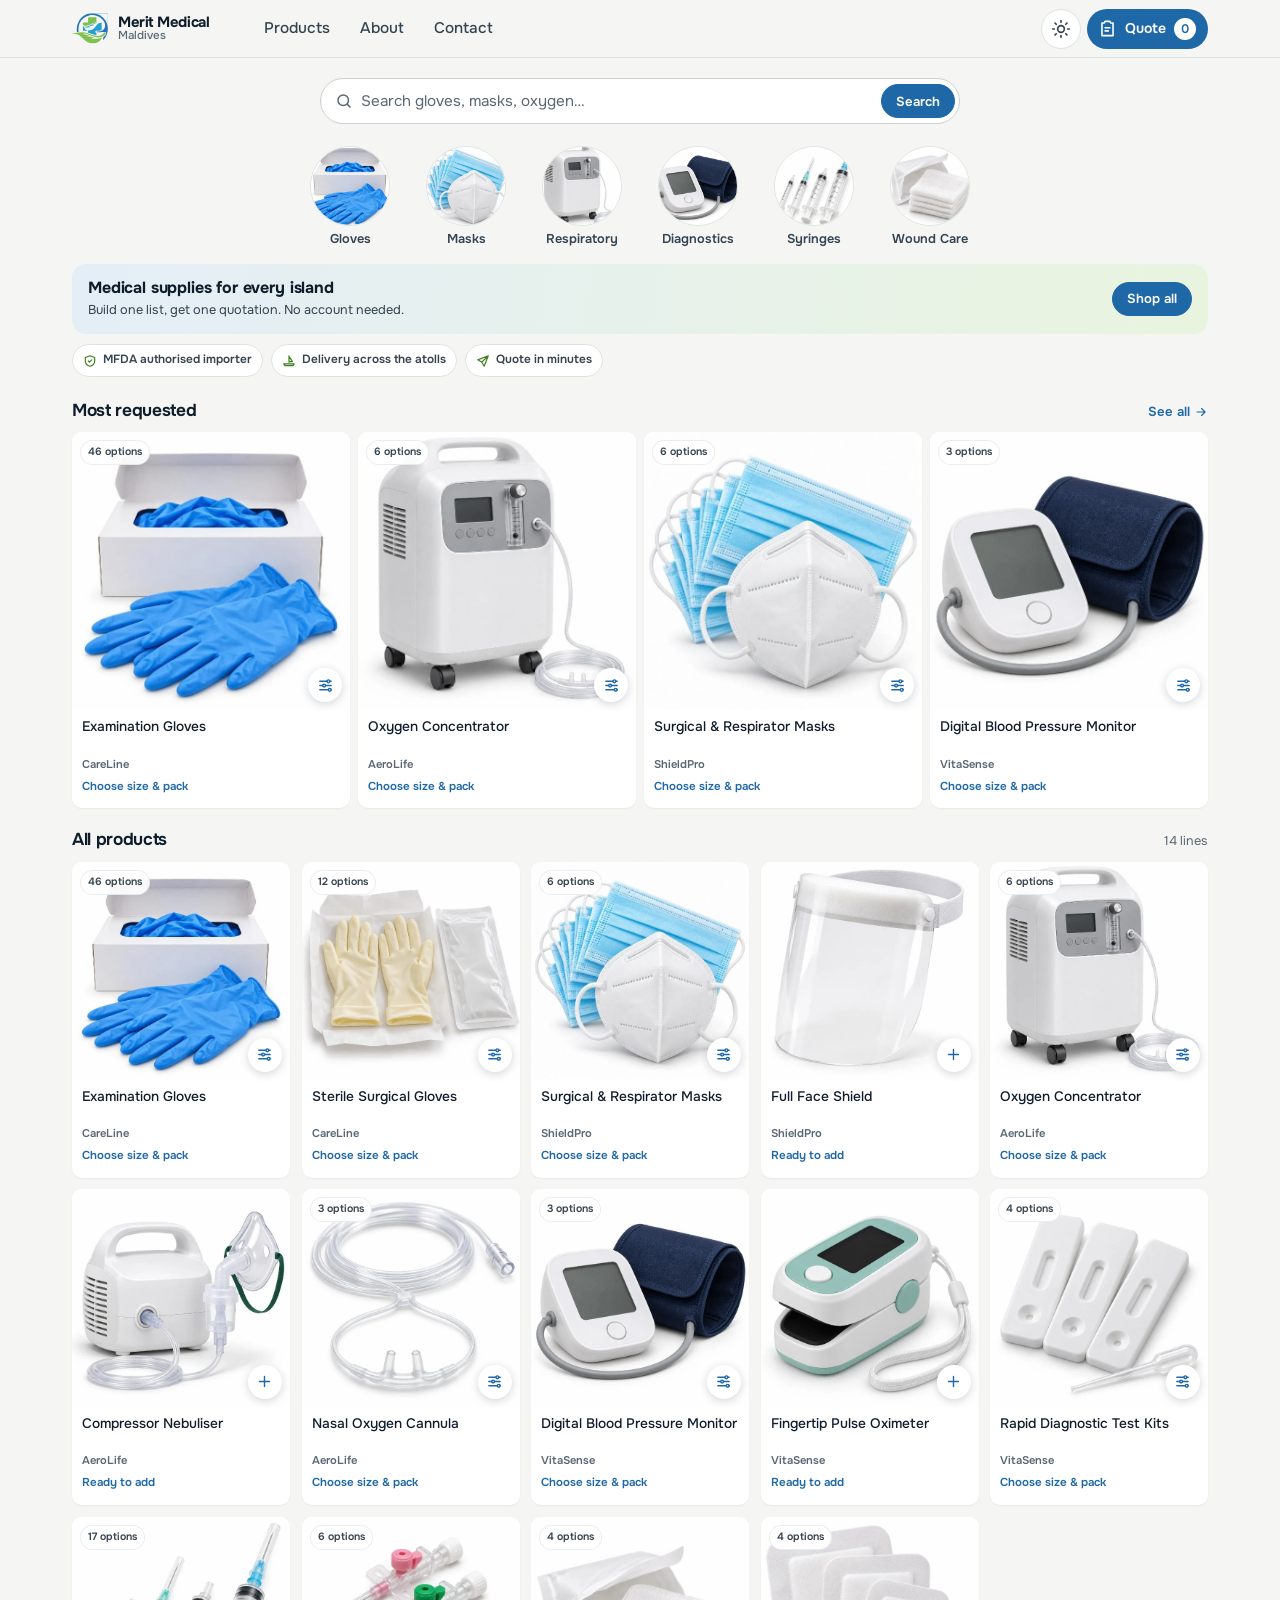
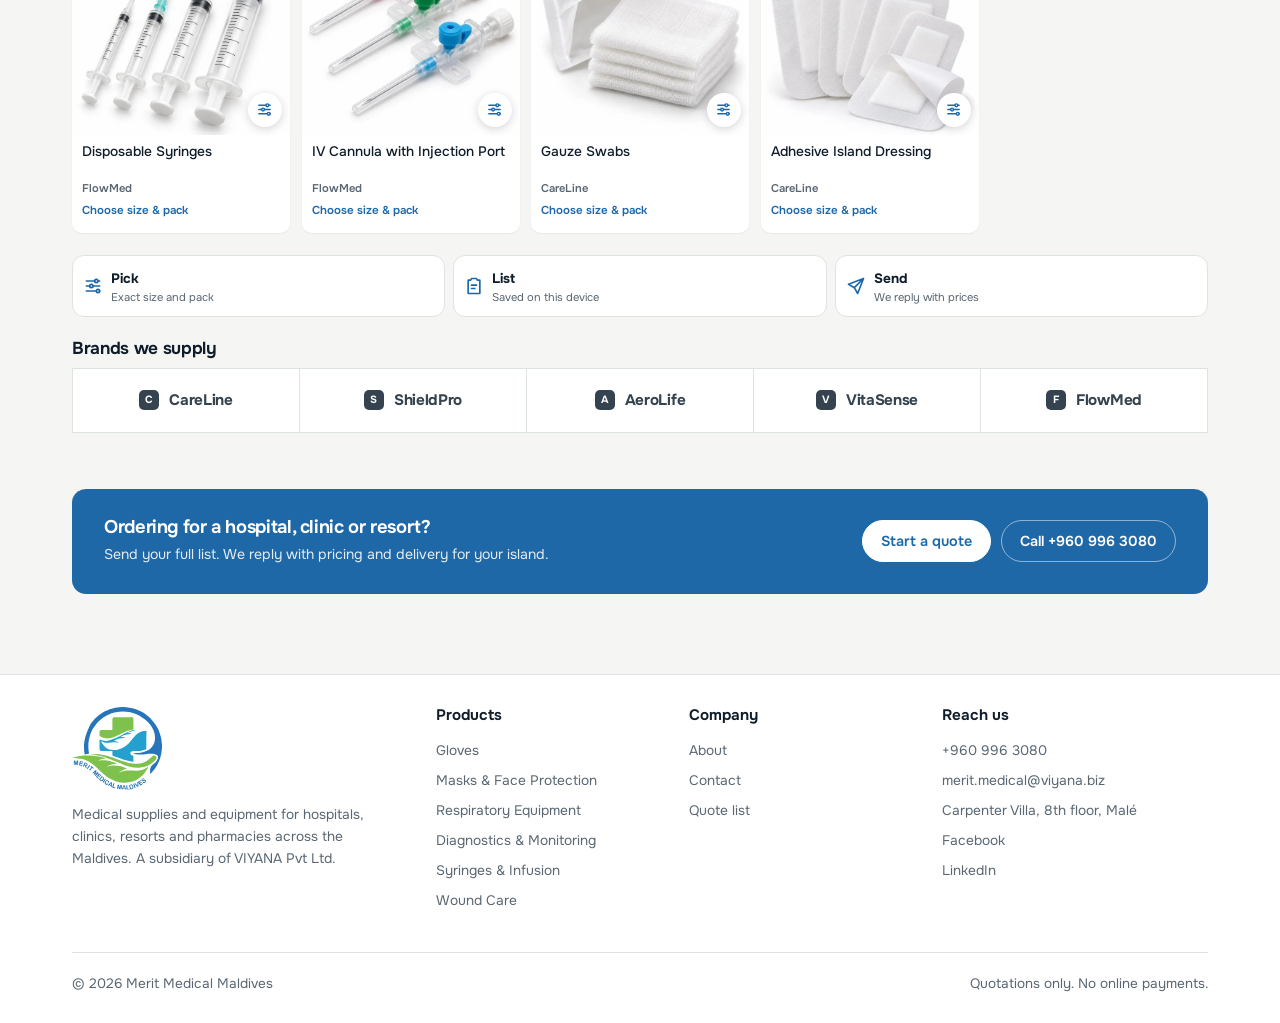
==== commit b4aa6b58: "Product photos and compact shop layout (2-column grid, category circles, quick add, bottom tab bar) " ====
--- a/index.html
+++ b/index.html
@@ -68,6 +68,14 @@
   <div class="drawer-foot" id="drawerFoot"></div>
 </nav>
 
+<nav class="tabbar" aria-label="Quick navigation">
+  <a href="#home" data-tab="home"><svg viewBox="0 0 24 24" fill="none" stroke="currentColor" stroke-width="2" stroke-linecap="round" stroke-linejoin="round" aria-hidden="true"><path d="M3 11l9-7 9 7v9a1 1 0 0 1-1 1h-5v-6h-6v6H4a1 1 0 0 1-1-1z"/></svg><span>Home</span></a>
+  <a href="#catalogue" data-tab="catalogue"><svg viewBox="0 0 24 24" fill="none" stroke="currentColor" stroke-width="2" stroke-linecap="round" stroke-linejoin="round" aria-hidden="true"><rect x="3" y="3" width="7" height="7" rx="1.5"/><rect x="14" y="3" width="7" height="7" rx="1.5"/><rect x="3" y="14" width="7" height="7" rx="1.5"/><rect x="14" y="14" width="7" height="7" rx="1.5"/></svg><span>Shop</span></a>
+  <a href="#quote" data-tab="quote"><span class="tab-ico"><svg viewBox="0 0 24 24" fill="none" stroke="currentColor" stroke-width="2" stroke-linecap="round" stroke-linejoin="round" aria-hidden="true"><path d="M9 3h6l1 2h3v16H5V5h3z"/><path d="M9 11h6M9 15h4"/></svg><b class="tab-count" id="tabCount" hidden>0</b></span><span>Quote</span></a>
+  <a href="#about" data-tab="about"><svg viewBox="0 0 24 24" fill="none" stroke="currentColor" stroke-width="2" stroke-linecap="round" stroke-linejoin="round" aria-hidden="true"><circle cx="12" cy="12" r="9"/><path d="M12 11v6M12 7.5v.5"/></svg><span>About</span></a>
+  <a href="#contact" data-tab="contact"><svg viewBox="0 0 24 24" fill="none" stroke="currentColor" stroke-width="2" stroke-linecap="round" stroke-linejoin="round" aria-hidden="true"><path d="M5 4h4l2 5-2.5 1.5a11 11 0 0 0 5 5L15 13l5 2v4a2 2 0 0 1-2 2A16 16 0 0 1 3 6a2 2 0 0 1 2-2"/></svg><span>Contact</span></a>
+</nav>
+
 <main id="app" tabindex="-1">
   <noscript><div class="wrap section"><h1>Please turn on JavaScript</h1><p>The catalogue needs JavaScript to configure products and build a quote. You can still call us on +960 996 3080 or email merit.medical@viyana.biz.</p></div></noscript>
 </main>
--- a/styles.css
+++ b/styles.css
@@ -392,3 +392,167 @@
   .pbody p{display:none}
   .pbody .go{font-size:.84rem;padding-top:8px}
 }
+
+/* ================================================================
+   Compact shop layer (Shein/Temu-style density). Overrides above.
+   ================================================================ */
+:root{--hdr:58px;--tab:60px}
+body{font-size:15px}
+h1{font-size:clamp(1.5rem,3.6vw,2.4rem)}
+h2{font-size:clamp(1.15rem,2.2vw,1.5rem)}
+.menu-btn{display:none!important}
+.hdr{height:var(--hdr)}
+.brand-mark{width:36px}
+.brand-name{font-size:.92rem}
+.brand-name span{font-size:.72rem}
+.icon-btn{width:40px;height:40px;border-radius:999px}
+.cart-btn{height:40px;border-radius:999px;padding:0 12px 0 11px;font-size:.88rem}
+@media(max-width:899px){.cart-btn{display:none}}
+.btn{min-height:42px;padding:0 18px;border-radius:999px;font-size:.9rem}
+.btn.sm{min-height:34px;padding:0 14px;font-size:.82rem}
+
+/* bottom tab bar */
+.tabbar{display:none}
+@media(max-width:899px){
+  .tabbar{position:fixed;left:0;right:0;bottom:0;z-index:65;display:grid;grid-template-columns:repeat(5,1fr);height:calc(var(--tab) + env(safe-area-inset-bottom));padding-bottom:env(safe-area-inset-bottom);background:color-mix(in srgb,var(--surface) 94%,transparent);backdrop-filter:blur(14px);-webkit-backdrop-filter:blur(14px);border-top:1px solid var(--line)}
+  .tabbar a{display:flex;flex-direction:column;align-items:center;justify-content:center;gap:3px;text-decoration:none;color:var(--muted);font-size:.68rem;font-weight:600}
+  .tabbar svg{width:22px;height:22px}
+  .tabbar a.on{color:var(--brand)}
+  .tab-ico{position:relative;display:block}
+  .tab-count{position:absolute;top:-5px;right:-9px;min-width:17px;height:17px;padding:0 4px;border-radius:9px;background:#e5484d;color:#fff;font-size:.62rem;line-height:17px;text-align:center;font-weight:700}
+  .tab-count[hidden]{display:none}
+  body{padding-bottom:calc(var(--tab) + env(safe-area-inset-bottom))}
+  .toast{bottom:calc(var(--tab) + 14px + env(safe-area-inset-bottom))}
+  .ftr{padding-bottom:24px}
+}
+
+/* home */
+.home-search{position:sticky;top:var(--hdr);z-index:30;background:var(--bg);padding-top:10px;padding-bottom:8px}
+.search{margin-top:0;max-width:none;border-radius:999px;padding:4px 4px 4px 14px;border-width:1.5px}
+.search input{padding:6px 0;font-size:.95rem}
+.search svg{width:18px;height:18px}
+.search .btn.sm{min-height:34px}
+@media(min-width:900px){.home-search{position:static;padding-top:20px}.home-search .search{max-width:640px;margin:0 auto}}
+.circles{display:flex;gap:14px;overflow-x:auto;scrollbar-width:none;padding-top:6px;padding-bottom:6px}
+.circles::-webkit-scrollbar{display:none}
+@media(min-width:900px){.circles{justify-content:center;gap:28px;padding-top:14px}}
+.circle{flex:none;width:68px;display:flex;flex-direction:column;align-items:center;gap:6px;text-decoration:none;font-size:.72rem;font-weight:600;color:var(--ink-2);text-align:center;line-height:1.2}
+@media(min-width:900px){.circle{width:88px;font-size:.8rem}}
+.circle-img{width:64px;height:64px;border-radius:50%;overflow:hidden;background:#fefefe;border:1px solid var(--line);display:grid;place-items:center;color:var(--brand);transition:transform .2s var(--ease),border-color .2s}
+@media(min-width:900px){.circle-img{width:80px;height:80px}}
+.circle-img img{width:100%;height:100%;object-fit:cover;transform:scale(1.15)}
+.circle-img svg{width:28px;height:28px}
+.circle:hover .circle-img{transform:translateY(-2px);border-color:var(--brand)}
+.promo{display:flex;align-items:center;justify-content:space-between;gap:12px;margin-top:10px;padding:14px 16px;border-radius:14px;background:linear-gradient(100deg,var(--brand-soft),var(--leaf-soft))}
+.promo b{display:block;font-size:1rem;line-height:1.25;letter-spacing:-.01em}
+.promo span{display:block;font-size:.8rem;color:var(--ink-2);margin-top:2px}
+.perks{display:flex;gap:8px;overflow-x:auto;scrollbar-width:none;margin-top:10px;padding-bottom:2px}
+.perks::-webkit-scrollbar{display:none}
+.perks span{flex:none;display:inline-flex;align-items:center;gap:6px;padding:6px 10px;border-radius:999px;background:var(--surface);border:1px solid var(--line);font-size:.74rem;font-weight:600;color:var(--ink-2)}
+.perks svg{width:14px;height:14px;color:var(--leaf-ink)}
+.shelf{padding-top:22px}
+.shelf-head{display:flex;align-items:baseline;justify-content:space-between;gap:10px;margin-bottom:10px}
+.shelf-head h2{font-size:1.08rem;margin:0}
+.shelf-head a{display:inline-flex;align-items:center;gap:4px;font-size:.82rem;font-weight:600;color:var(--brand);text-decoration:none}
+.shelf-head a svg{width:14px;height:14px}
+.shelf-head .muted{font-size:.8rem}
+.rail{display:grid;grid-auto-flow:column;grid-auto-columns:42%;gap:8px;overflow-x:auto;scrollbar-width:none;scroll-snap-type:x mandatory;margin:0 -20px;padding:0 20px 4px}
+.rail::-webkit-scrollbar{display:none}
+.rail .pcard{scroll-snap-align:start}
+@media(min-width:700px){.rail{grid-auto-columns:28%}}
+@media(min-width:1000px){.rail{grid-auto-flow:row;grid-template-columns:repeat(4,1fr);grid-auto-columns:auto;margin:0;padding:0;overflow:visible}}
+.how{border:0;display:grid;grid-template-columns:repeat(3,1fr);gap:8px}
+.how div{padding:12px 10px!important;border:1px solid var(--line)!important;border-radius:12px;background:var(--surface);display:flex;gap:8px;align-items:center}
+.how svg{width:20px;height:20px;margin:0}
+.how b{display:block;font-size:.85rem}
+.how small{display:block;font-size:.7rem;color:var(--muted);line-height:1.25}
+@media(max-width:520px){.how div{flex-direction:column;align-items:flex-start;gap:6px}}
+
+/* product cards */
+.grid-products{display:grid;gap:8px;grid-template-columns:repeat(2,minmax(0,1fr))}
+@media(min-width:640px){.grid-products{grid-template-columns:repeat(3,minmax(0,1fr));gap:12px}}
+@media(min-width:1000px){.grid-products{grid-template-columns:repeat(auto-fill,minmax(200px,1fr))}}
+.pcard{position:relative;display:block;border:0;border-radius:10px;background:var(--surface);overflow:hidden;box-shadow:0 1px 2px rgba(15,29,43,.06);transition:box-shadow .2s,transform .2s var(--ease)}
+.pcard:hover{transform:translateY(-2px);box-shadow:0 8px 22px -10px rgba(15,29,43,.25);border-color:transparent}
+.pcard-link{display:block;text-decoration:none;color:inherit}
+.pimg{aspect-ratio:1/1;background:#fefefe}
+.pimg img{object-fit:contain;transition:transform .45s var(--ease)}
+.pcard:hover .pimg img{transform:scale(1.04)}
+.pimg svg{width:40%}
+.pimg .tag{left:8px;top:8px;font-size:.66rem;padding:3px 7px;background:rgba(255,255,255,.92);color:#34434f;border-color:rgba(15,29,43,.08)}
+.pbody{padding:8px 10px 12px;gap:2px}
+.pbody h3{font-size:.86rem;font-weight:500;line-height:1.3;letter-spacing:0;display:-webkit-box;-webkit-line-clamp:2;-webkit-box-orient:vertical;overflow:hidden;min-height:2.6em}
+.pbody .brandline{font-size:.7rem;font-weight:600;color:var(--muted)}
+.pbody .meta{font-size:.72rem;font-weight:600;color:var(--brand);margin-top:2px}
+.quick{position:absolute;right:8px;top:8px;width:34px;height:34px;border-radius:50%;border:0;background:#fff;color:#1f68a8;box-shadow:0 2px 8px rgba(15,29,43,.18);display:grid;place-items:center;transition:transform .2s var(--ease),background-color .2s,color .2s;z-index:2}
+.pcard{container-type:inline-size}
+@supports (top:1cqw){.quick{top:calc(100cqw - 42px)}}
+.pcard:has(.tag) .quick{}
+.quick svg{width:17px;height:17px}
+.quick:hover{transform:scale(1.08)}
+.quick.added{background:#3f7f1c;color:#fff}
+
+/* page chrome, compact */
+.crumbs{margin:14px 0 10px;font-size:.78rem}
+.page-head{margin-bottom:14px}
+.page-head h1{font-size:clamp(1.4rem,3.4vw,2.1rem);margin-bottom:4px}
+.page-head p{font-size:.9rem}
+.cat-layout{gap:12px;padding-bottom:40px}
+.chip{min-height:34px;padding:0 12px;font-size:.82rem}
+.filters h2{display:none}
+@media(min-width:900px){.filters h2{display:block}}
+.result-meta{font-size:.8rem;margin-bottom:8px}
+.section{padding:36px 0}
+@media(min-width:900px){.section{padding:56px 0}}
+.band{padding:22px 18px;border-radius:14px;gap:14px}
+.band h2{font-size:1.15rem}
+.band p{font-size:.88rem}
+@media(min-width:800px){.band{padding:28px 32px}}
+
+/* product page, compact */
+.prod{gap:16px;padding-bottom:40px}
+.gallery{border:0;border-radius:12px;background:#fefefe}
+.gallery .pimg{aspect-ratio:1/1;background:#fefefe}
+@media(max-width:959px){.gallery .pimg{aspect-ratio:1/1}.prod .p-gal{margin:0 -20px}.gallery{border-radius:0}}
+.p-info .brandline{font-size:.78rem}
+.p-info h1{font-size:clamp(1.3rem,3vw,2rem);margin:2px 0 6px}
+.p-info .lead{font-size:.92rem}
+.cfg{padding:14px;margin-top:12px;border-radius:12px}
+@media(min-width:600px){.cfg{padding:18px}}
+.cfg-head h2{font-size:1rem}
+.cstep{padding:12px 0}
+.cstep-label{font-size:.86rem;margin-bottom:8px}
+.opt{min-height:36px;padding:0 13px;font-size:.84rem;border-radius:999px}
+.resolved{padding:10px 12px;margin:12px 0;font-size:.84rem}
+.qty{height:42px;border-radius:999px}
+.qty button{width:38px}
+.qty input{width:46px}
+.add-row .btn{min-height:42px}
+@media(max-width:899px){
+  .add-row{position:sticky;bottom:calc(var(--tab) + env(safe-area-inset-bottom) + 8px);z-index:20;background:var(--surface);padding:8px;margin:0 -8px;border-radius:999px;box-shadow:0 6px 20px -6px rgba(15,29,43,.28)}
+}
+.specs-box{padding:4px 14px 6px}
+.specs{font-size:.86rem}
+.specs th,.specs td{padding:9px 0}
+
+/* quote list, cart, forms compact */
+.q-item{grid-template-columns:56px minmax(0,1fr);gap:12px;padding:12px}
+.q-thumb{width:56px;height:56px;background:#fefefe;border:1px solid var(--line)}
+.q-thumb img{object-fit:contain}
+.q-main h3{font-size:.9rem}
+.q-attrs,.sku{font-size:.76rem}
+.cart-body .q-thumb{width:48px;height:48px}
+.summary{padding:16px}
+.summary h2{font-size:1rem}
+.summary .row{font-size:.86rem;padding:8px 0}
+.in{min-height:44px;padding:9px 12px;font-size:.95rem}
+.field label{font-size:.8rem}
+.form-grid{gap:12px}
+.confirm{padding:26px 18px}
+.ftr{padding-top:32px;font-size:.86rem}
+.ftr-logo{width:90px}
+main:focus,main:focus-visible{outline:none}
+.chip{text-decoration:none}
+.brand-cell{min-height:64px;padding:12px}
+.wordmark{font-size:.95rem}
+.wordmark i{width:20px;height:20px;font-size:.66rem;border-radius:5px}
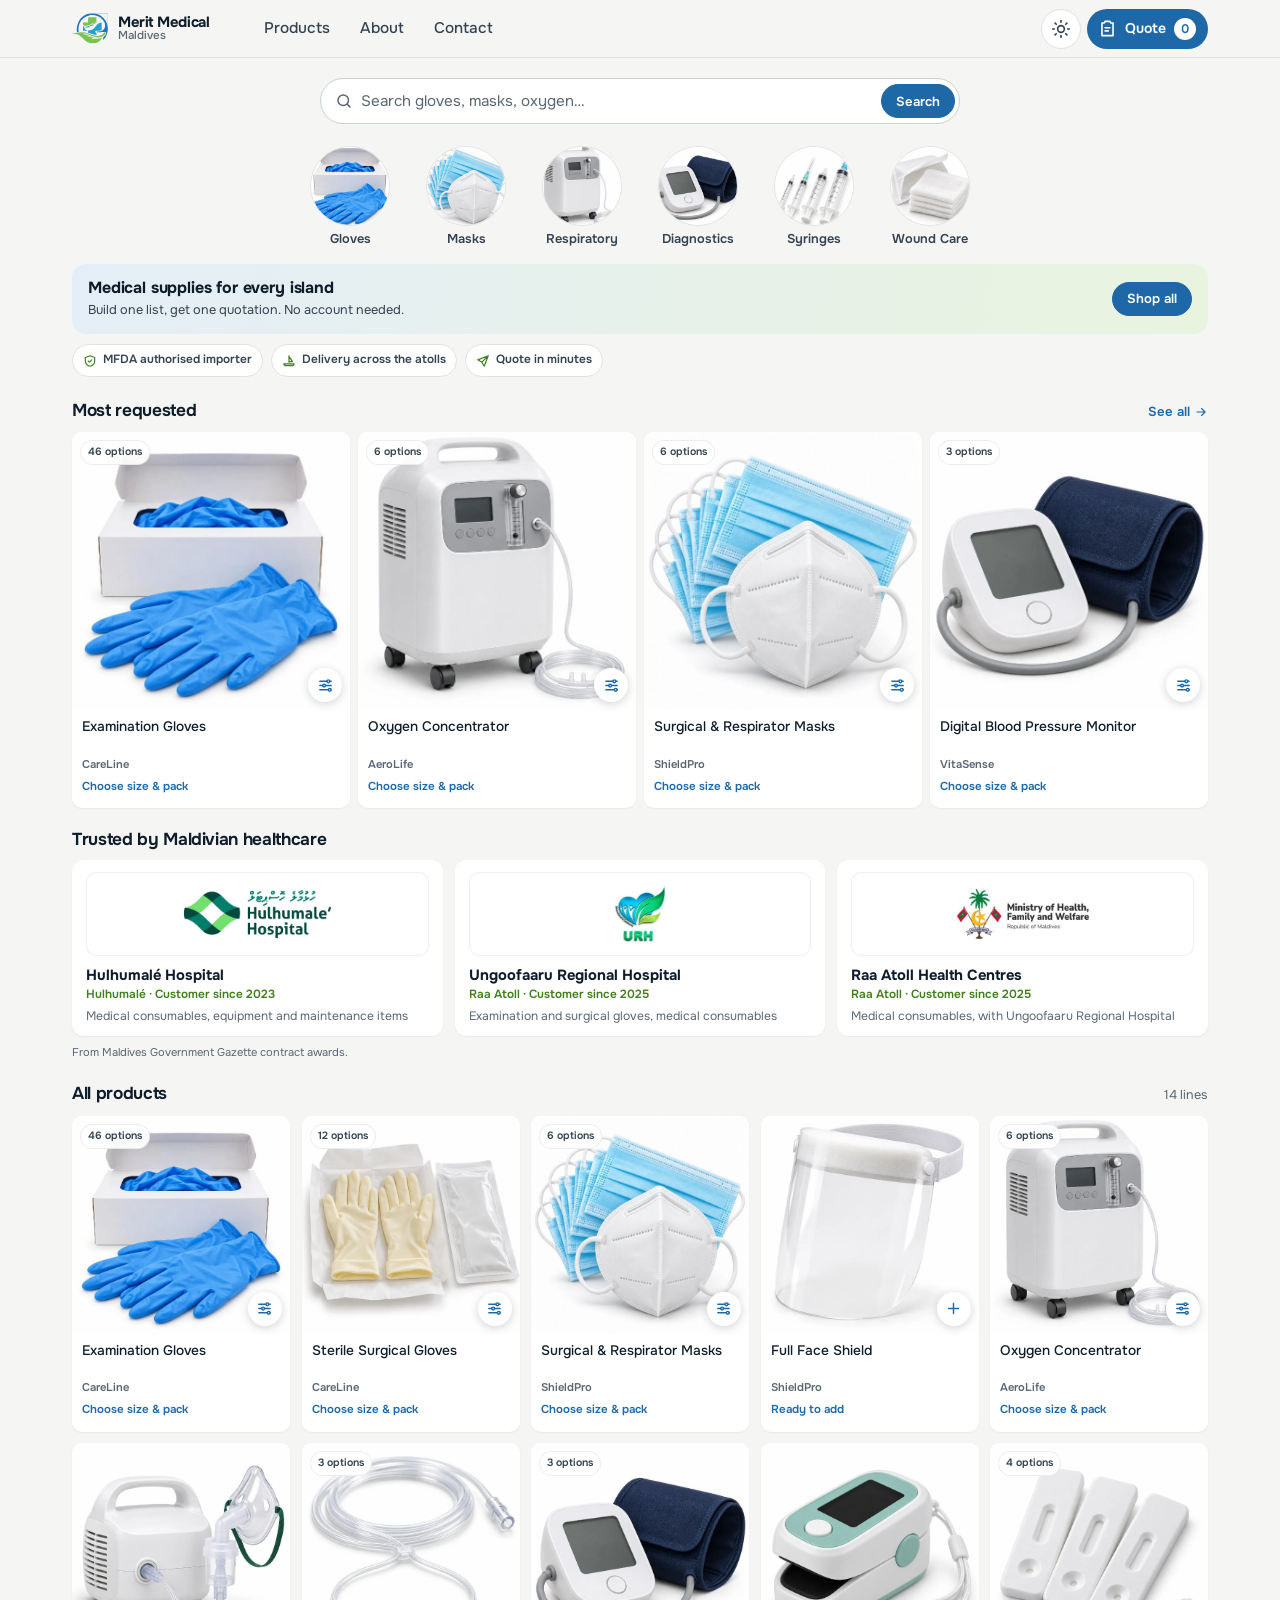
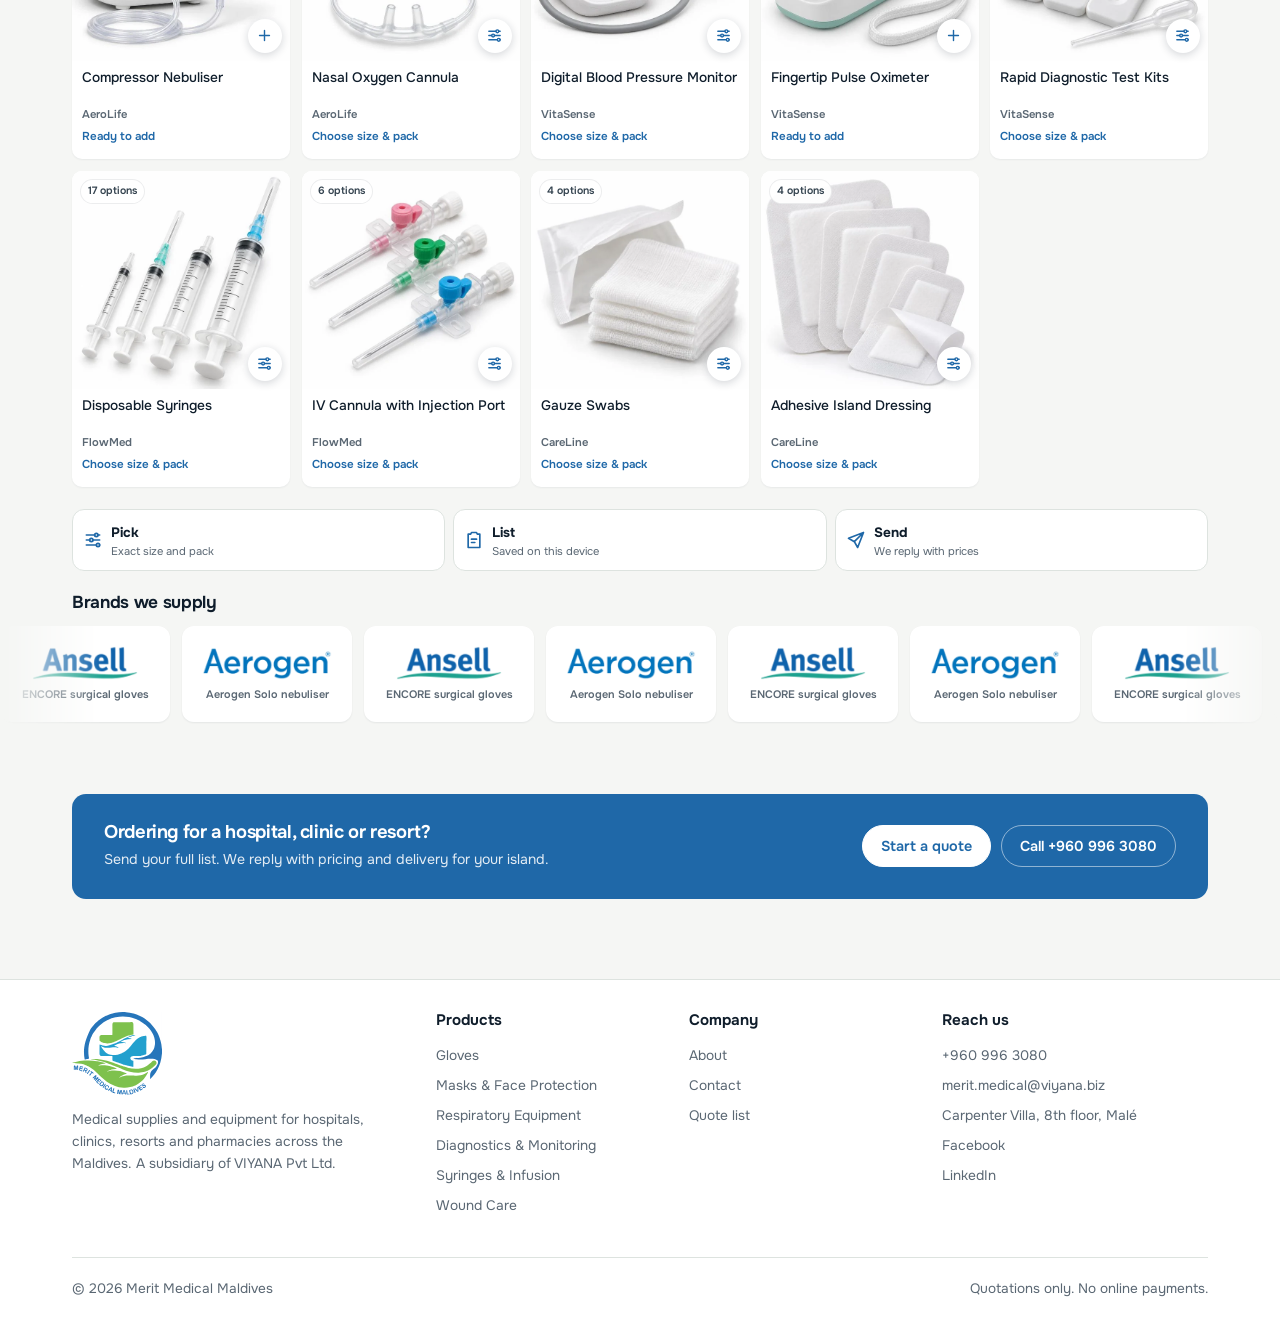
==== commit 2c987970: "Version asset URLs so browsers fetch fresh files after each update Co-Authored-By: Claude Opus 5.5 <" ====
--- a/index.html
+++ b/index.html
@@ -23,7 +23,7 @@
 <link rel="preconnect" href="https://fonts.googleapis.com">
 <link rel="preconnect" href="https://fonts.gstatic.com" crossorigin>
 <link rel="stylesheet" href="https://fonts.googleapis.com/css2?family=Onest:wght@400;500;600;700&display=swap">
-<link rel="stylesheet" href="styles.css">
+<link rel="stylesheet" href="styles.css?v=2611241818">
 <script type="application/ld+json">
 {"@context":"https://schema.org","@type":"MedicalBusiness","name":"Merit Medical Maldives","parentOrganization":{"@type":"Organization","name":"VIYANA Pvt Ltd"},"telephone":"+960 996 3080","email":"merit.medical@viyana.biz","address":{"@type":"PostalAddress","streetAddress":"Carpenter Villa, 8th floor","addressLocality":"Malé","addressCountry":"MV"},"sameAs":["https://www.facebook.com/p/Merit-Medical-Maldives-61579658083510/","https://mv.linkedin.com/in/merit-medical-maldives-221072294"]}
 </script>
@@ -109,7 +109,7 @@
 
 <div class="toast" id="toast" role="status" aria-live="polite"></div>
 
-<script src="data.js"></script>
-<script src="app.js"></script>
+<script src="data.js?v=2611241818"></script>
+<script src="app.js?v=2611241818"></script>
 </body>
 </html>
--- a/styles.css
+++ b/styles.css
@@ -556,3 +556,30 @@
 .brand-cell{min-height:64px;padding:12px}
 .wordmark{font-size:.95rem}
 .wordmark i{width:20px;height:20px;font-size:.66rem;border-radius:5px}
+
+/* customers */
+.customers{display:grid;gap:8px;grid-template-columns:1fr}
+@media(min-width:700px){.customers{grid-template-columns:repeat(3,minmax(0,1fr));gap:12px}}
+.cust{display:flex;gap:12px;align-items:flex-start;padding:12px 14px;border-radius:12px;background:var(--surface);box-shadow:0 1px 2px rgba(15,29,43,.06)}
+.cust-ico{width:40px;height:40px;border-radius:10px;display:grid;place-items:center;background:var(--brand-soft);color:var(--brand);flex:none}
+.cust-ico svg{width:20px;height:20px}
+.cust-txt{min-width:0}
+.cust:has(.cust-logo){flex-direction:column;gap:10px}
+.cust-logo{display:grid;place-items:center;width:100%;height:84px;padding:12px 16px;border-radius:10px;background:#fff;box-shadow:inset 0 0 0 1px rgba(15,29,43,.07)}
+.cust-logo img{max-height:60px;max-width:min(100%,220px);width:auto;height:auto;object-fit:contain}
+.cust b{display:block;font-size:.92rem;line-height:1.25}
+.cust small{display:block;font-size:.74rem;font-weight:600;color:var(--leaf-ink);margin-top:2px}
+.cust em{display:block;font-style:normal;font-size:.76rem;color:var(--muted);margin-top:3px;line-height:1.35}
+.src-note{font-size:.7rem;color:var(--muted);margin:8px 0 0}
+
+/* brand marquee: slides slowly to the left, pauses on hover */
+.brands-sec{padding-bottom:6px}
+.brand-marquee{overflow:hidden;padding:4px 0 10px;-webkit-mask-image:linear-gradient(90deg,transparent,#000 8%,#000 92%,transparent);mask-image:linear-gradient(90deg,transparent,#000 8%,#000 92%,transparent)}
+.brand-track{display:flex;width:max-content;animation:brandSlide 38s linear infinite}
+.brand-marquee:hover .brand-track{animation-play-state:paused}
+.brand-seq{display:flex;gap:12px;padding-right:12px}
+.brand-marquee .brand-cell{flex:none;width:170px;min-height:96px;display:flex;flex-direction:column;align-items:center;justify-content:center;gap:8px;padding:14px 16px;border:0;border-radius:12px;background:#fff;box-shadow:0 1px 2px rgba(15,29,43,.07);text-decoration:none;color:#5a6773}
+.brand-marquee .brand-cell img{height:34px;width:auto;max-width:130px;object-fit:contain}
+.brand-marquee .brand-cell small{font-size:.68rem;font-weight:600;text-align:center;line-height:1.2}
+@keyframes brandSlide{to{transform:translateX(-50%)}}
+@media (prefers-reduced-motion:reduce){.brand-track{animation:none}.brand-marquee{overflow-x:auto}}
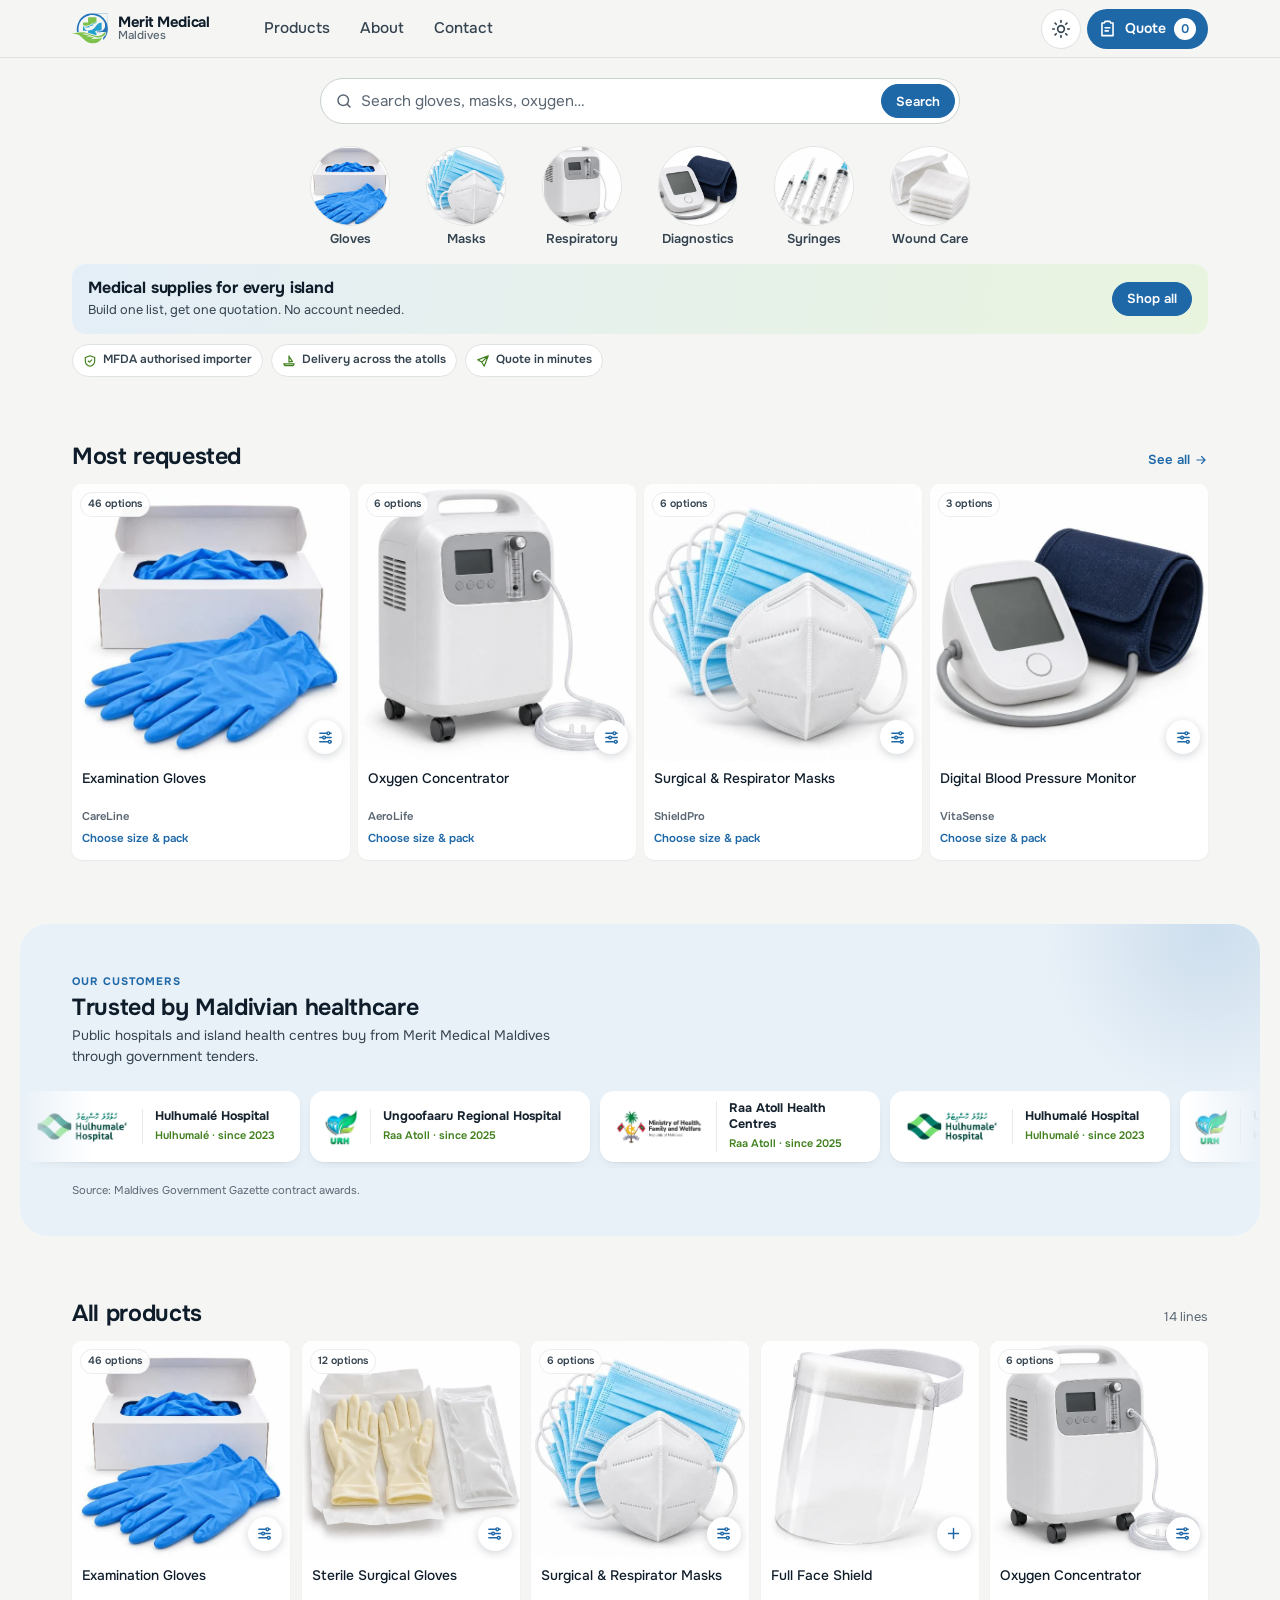
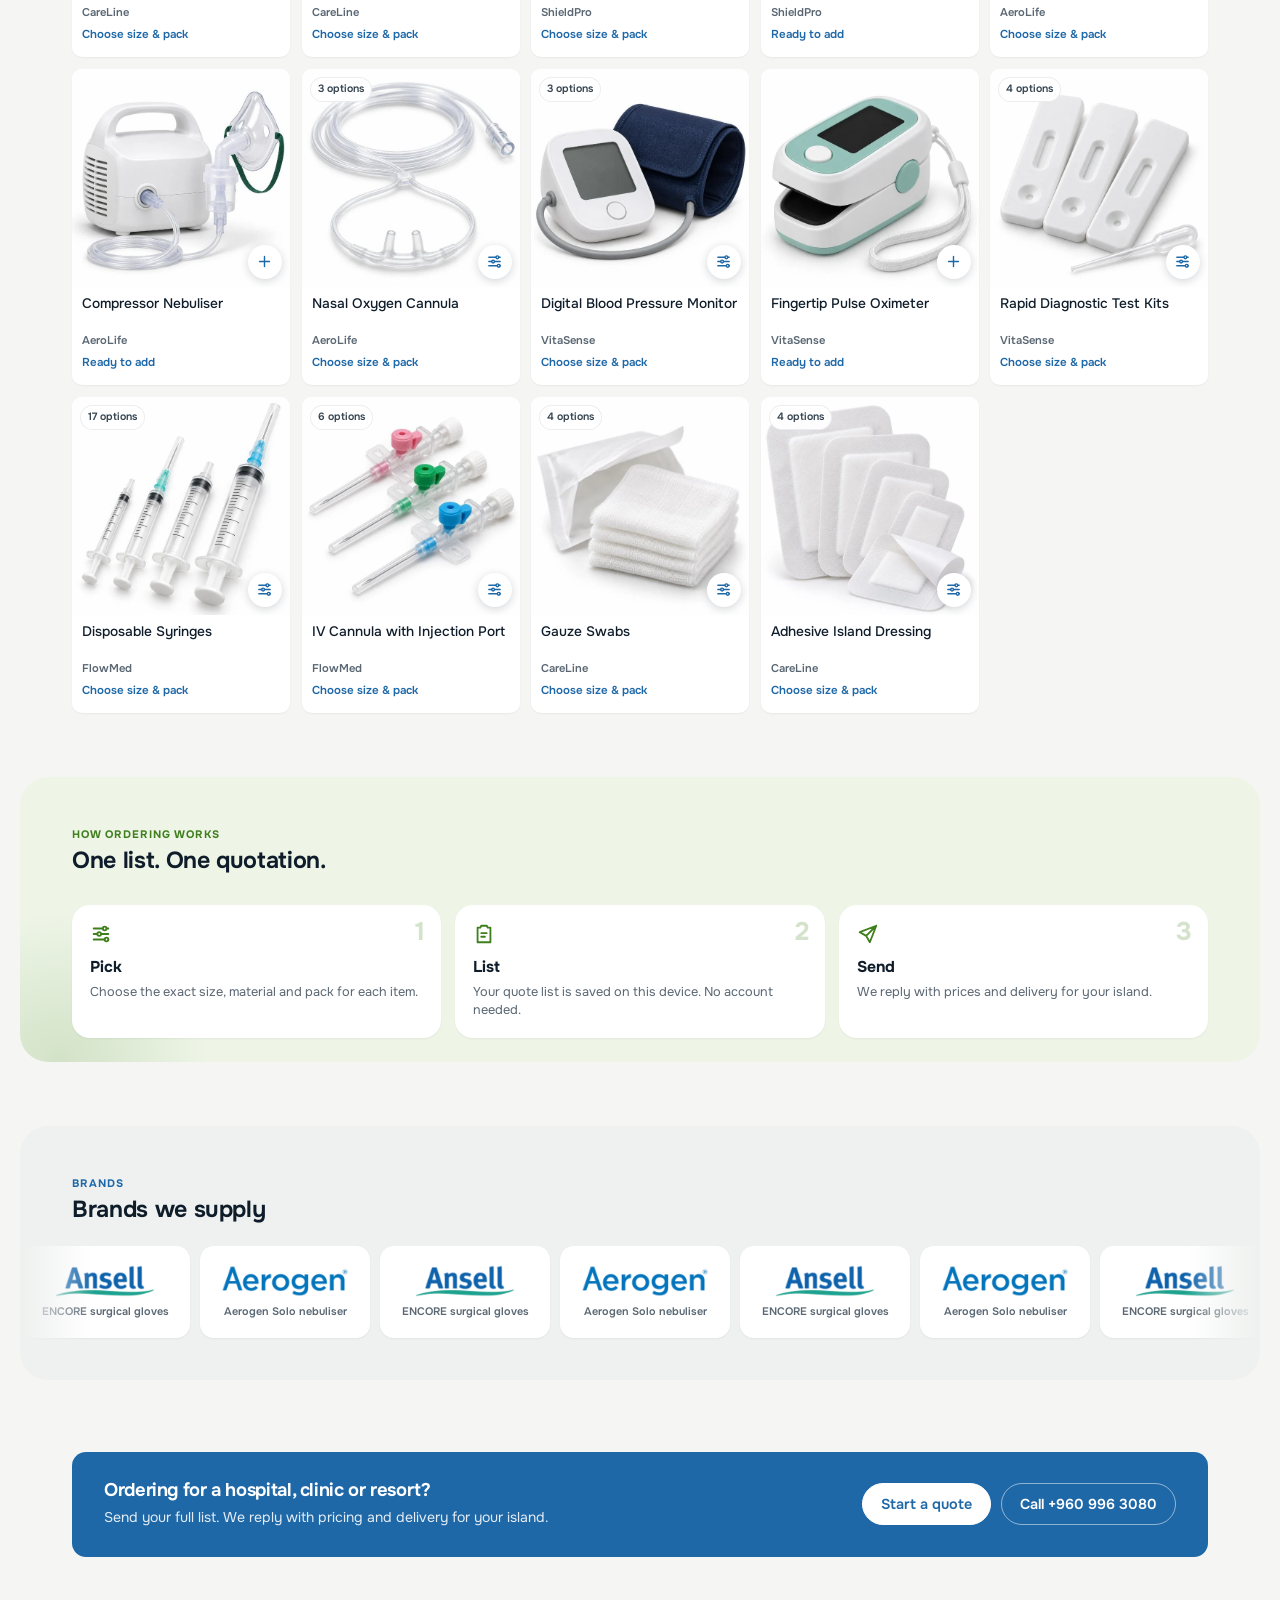
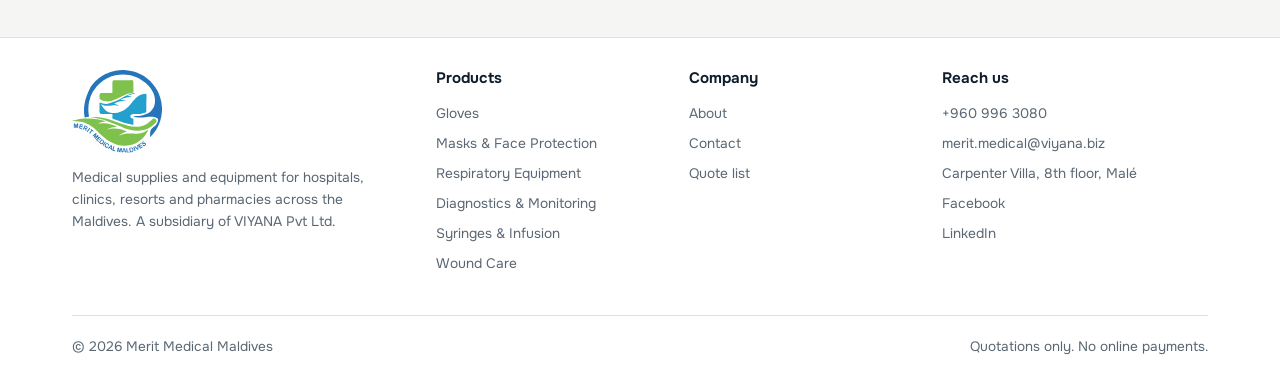
==== commit de5ce58c: "Home: tinted zones, roomier spacing, sliding customer logos, scroll reveals Co-Authored-By: Claude O" ====
--- a/index.html
+++ b/index.html
@@ -23,7 +23,7 @@
 <link rel="preconnect" href="https://fonts.googleapis.com">
 <link rel="preconnect" href="https://fonts.gstatic.com" crossorigin>
 <link rel="stylesheet" href="https://fonts.googleapis.com/css2?family=Onest:wght@400;500;600;700&display=swap">
-<link rel="stylesheet" href="styles.css?v=2611241818">
+<link rel="stylesheet" href="styles.css?v=2611241823">
 <script type="application/ld+json">
 {"@context":"https://schema.org","@type":"MedicalBusiness","name":"Merit Medical Maldives","parentOrganization":{"@type":"Organization","name":"VIYANA Pvt Ltd"},"telephone":"+960 996 3080","email":"merit.medical@viyana.biz","address":{"@type":"PostalAddress","streetAddress":"Carpenter Villa, 8th floor","addressLocality":"Malé","addressCountry":"MV"},"sameAs":["https://www.facebook.com/p/Merit-Medical-Maldives-61579658083510/","https://mv.linkedin.com/in/merit-medical-maldives-221072294"]}
 </script>
@@ -109,7 +109,7 @@
 
 <div class="toast" id="toast" role="status" aria-live="polite"></div>
 
-<script src="data.js?v=2611241818"></script>
-<script src="app.js?v=2611241818"></script>
+<script src="data.js?v=2611241823"></script>
+<script src="app.js?v=2611241823"></script>
 </body>
 </html>
--- a/styles.css
+++ b/styles.css
@@ -20,6 +20,7 @@
   --danger:#b42335; --danger-soft:#fbe9eb;
   --shadow:0 1px 2px rgba(15,29,43,.05),0 12px 32px -12px rgba(15,29,43,.22);
   --logo-gap:var(--bg);
+  --zone-blue:#e9f1f8; --zone-leaf:#eef5e7; --zone-plain:#eef1ef; --tile:#ffffff;
 }
 [data-theme=dark]{
   color-scheme:dark;
@@ -31,6 +32,7 @@
   --danger:#ff8a98; --danger-soft:#2d151a;
   --shadow:0 1px 2px rgba(0,0,0,.3),0 16px 40px -12px rgba(0,0,0,.6);
   --logo-gap:var(--bg);
+  --zone-blue:#0f1d2a; --zone-leaf:#111e16; --zone-plain:#111a22; --tile:#ffffff;
 }
 
 *,*::before,*::after{box-sizing:border-box}
@@ -557,29 +559,59 @@
 .wordmark{font-size:.95rem}
 .wordmark i{width:20px;height:20px;font-size:.66rem;border-radius:5px}
 
-/* customers */
-.customers{display:grid;gap:8px;grid-template-columns:1fr}
-@media(min-width:700px){.customers{grid-template-columns:repeat(3,minmax(0,1fr));gap:12px}}
-.cust{display:flex;gap:12px;align-items:flex-start;padding:12px 14px;border-radius:12px;background:var(--surface);box-shadow:0 1px 2px rgba(15,29,43,.06)}
-.cust-ico{width:40px;height:40px;border-radius:10px;display:grid;place-items:center;background:var(--brand-soft);color:var(--brand);flex:none}
-.cust-ico svg{width:20px;height:20px}
-.cust-txt{min-width:0}
-.cust:has(.cust-logo){flex-direction:column;gap:10px}
-.cust-logo{display:grid;place-items:center;width:100%;height:84px;padding:12px 16px;border-radius:10px;background:#fff;box-shadow:inset 0 0 0 1px rgba(15,29,43,.07)}
-.cust-logo img{max-height:60px;max-width:min(100%,220px);width:auto;height:auto;object-fit:contain}
-.cust b{display:block;font-size:.92rem;line-height:1.25}
-.cust small{display:block;font-size:.74rem;font-weight:600;color:var(--leaf-ink);margin-top:2px}
-.cust em{display:block;font-style:normal;font-size:.76rem;color:var(--muted);margin-top:3px;line-height:1.35}
-.src-note{font-size:.7rem;color:var(--muted);margin:8px 0 0}
-
-/* brand marquee: slides slowly to the left, pauses on hover */
-.brands-sec{padding-bottom:6px}
-.brand-marquee{overflow:hidden;padding:4px 0 10px;-webkit-mask-image:linear-gradient(90deg,transparent,#000 8%,#000 92%,transparent);mask-image:linear-gradient(90deg,transparent,#000 8%,#000 92%,transparent)}
-.brand-track{display:flex;width:max-content;animation:brandSlide 38s linear infinite}
-.brand-marquee:hover .brand-track{animation-play-state:paused}
-.brand-seq{display:flex;gap:12px;padding-right:12px}
-.brand-marquee .brand-cell{flex:none;width:170px;min-height:96px;display:flex;flex-direction:column;align-items:center;justify-content:center;gap:8px;padding:14px 16px;border:0;border-radius:12px;background:#fff;box-shadow:0 1px 2px rgba(15,29,43,.07);text-decoration:none;color:#5a6773}
-.brand-marquee .brand-cell img{height:34px;width:auto;max-width:130px;object-fit:contain}
+
+/* ===== Zones, rhythm and motion ===== */
+.shelf{padding-top:44px}
+@media(min-width:900px){.shelf{padding-top:64px}}
+.shelf-head{margin-bottom:14px}
+.shelf-head h2,.zone-head h2{font-size:1.2rem;letter-spacing:-.015em}
+@media(min-width:900px){.shelf-head h2,.zone-head h2{font-size:1.45rem}}
+.zone{margin:48px 10px 0;padding:32px 0 28px;border-radius:24px;position:relative;overflow:hidden}
+@media(min-width:700px){.zone{margin:64px 16px 0;padding:44px 0 36px;border-radius:28px}}
+@media(min-width:1260px){.zone{max-width:1240px;margin-left:auto;margin-right:auto}}
+.zone-blue{background:var(--zone-blue)}
+.zone-leaf{background:var(--zone-leaf)}
+.zone-plain{background:var(--zone-plain)}
+.zone-blue::before{content:"";position:absolute;width:340px;height:340px;right:-120px;top:-160px;border-radius:50%;background:radial-gradient(closest-side,color-mix(in srgb,var(--brand) 14%,transparent),transparent);pointer-events:none}
+.zone-leaf::before{content:"";position:absolute;width:300px;height:300px;left:-110px;bottom:-150px;border-radius:50%;background:radial-gradient(closest-side,color-mix(in srgb,var(--leaf-ink) 16%,transparent),transparent);pointer-events:none}
+.zone-head{margin-bottom:20px;position:relative}
+.zone-head h2{margin:2px 0 0}
+.zone-head p{margin:6px 0 0;font-size:.86rem;color:var(--ink-2);max-width:56ch;line-height:1.5}
+.eyebrow{display:inline-block;font-size:.68rem;font-weight:700;letter-spacing:.09em;text-transform:uppercase;color:var(--brand)}
+.zone-leaf .eyebrow{color:var(--leaf-ink)}
+.src-note{margin:14px auto 0;font-size:.7rem;color:var(--muted)}
+
+/* marquee (customers + brands) */
+.marquee{overflow:hidden;padding:4px 0 6px;-webkit-mask-image:linear-gradient(90deg,transparent,#000 6%,#000 94%,transparent);mask-image:linear-gradient(90deg,transparent,#000 6%,#000 94%,transparent)}
+.marquee-track{display:flex;width:max-content;animation:mqSlide 40s linear infinite}
+.cust-marquee .marquee-track{animation-duration:34s;animation-direction:reverse}
+.marquee:hover .marquee-track{animation-play-state:paused}
+.marquee-seq{display:flex;gap:10px;padding-right:10px}
+@keyframes mqSlide{to{transform:translateX(-50%)}}
+.cust-tile{flex:none;display:flex;align-items:center;gap:12px;width:280px;padding:10px 14px;border-radius:14px;background:var(--tile);color:#16232f;box-shadow:0 1px 2px rgba(15,29,43,.06),0 6px 18px -10px rgba(15,29,43,.18)}
+.cust-tile img{height:38px;width:auto;max-width:96px;object-fit:contain;flex:none}
+.cust-tile span{min-width:0;border-left:1px solid #e6ebe8;padding-left:12px}
+.cust-tile b{display:block;font-size:.78rem;line-height:1.25;color:#16232f}
+.cust-tile small{display:block;font-size:.68rem;font-weight:600;color:#3f7f1c;margin-top:2px}
+.brand-marquee .brand-cell{flex:none;width:170px;min-height:92px;display:flex;flex-direction:column;align-items:center;justify-content:center;gap:8px;padding:14px 16px;border:0;border-radius:14px;background:var(--tile);box-shadow:0 1px 2px rgba(15,29,43,.06);text-decoration:none;color:#5a6773}
+.brand-marquee .brand-cell img{height:32px;width:auto;max-width:130px;object-fit:contain}
 .brand-marquee .brand-cell small{font-size:.68rem;font-weight:600;text-align:center;line-height:1.2}
-@keyframes brandSlide{to{transform:translateX(-50%)}}
-@media (prefers-reduced-motion:reduce){.brand-track{animation:none}.brand-marquee{overflow-x:auto}}
+
+/* steps */
+.steps{list-style:none;margin:0;padding:0;display:grid;gap:10px;position:relative}
+@media(min-width:700px){.steps{grid-template-columns:repeat(3,1fr);gap:14px}}
+.steps li{position:relative;padding:18px 18px 18px;border-radius:18px;background:var(--surface);box-shadow:0 1px 2px rgba(15,29,43,.05)}
+.steps li>svg{width:22px;height:22px;color:var(--leaf-ink);margin-bottom:10px}
+.steps b{display:block;font-size:.98rem}
+.steps small{display:block;font-size:.8rem;color:var(--muted);line-height:1.45;margin-top:3px}
+.step-n{position:absolute;right:16px;top:14px;font-size:1.6rem;font-weight:700;line-height:1;color:color-mix(in srgb,var(--leaf-ink) 22%,transparent)}
+
+/* band spacing */
+.home .section{padding-top:56px}
+@media(min-width:900px){.home .section{padding-top:72px}}
+
+/* scroll reveal */
+.reveal-on .reveal{opacity:0;transform:translateY(18px);transition:opacity .7s var(--ease),transform .7s var(--ease);transition-delay:var(--d,0ms)}
+.reveal-on .reveal.seen{opacity:1;transform:none}
+.reveal-on .reveal .reveal{transform:translateY(12px)}
+@media (prefers-reduced-motion:reduce){.marquee-track{animation:none}.marquee{overflow-x:auto}.reveal{opacity:1!important;transform:none!important}}
